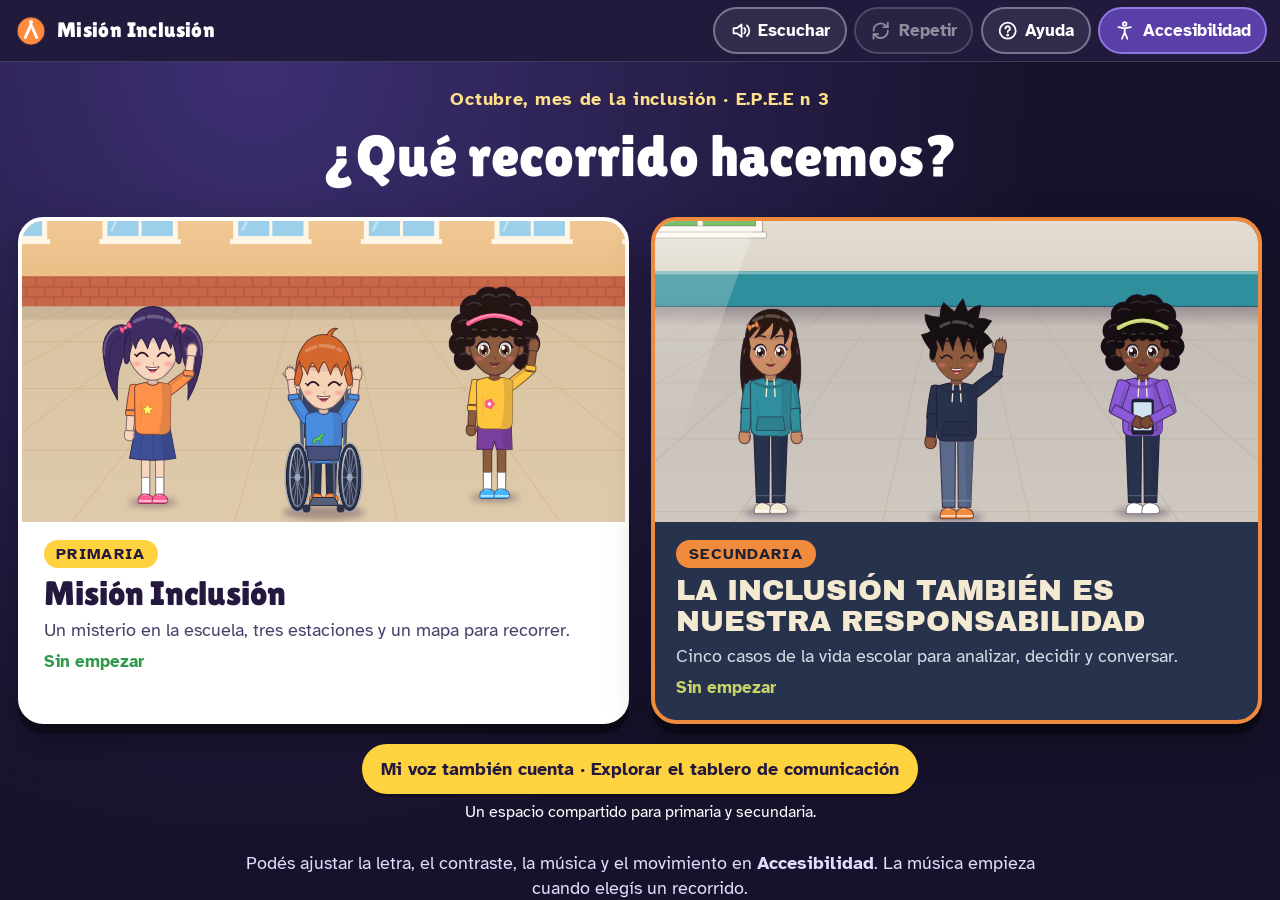
==== index.html @ 787decec "Agregar tablero de comunicación ARASAAC y desafíos para escuchar y respetar decisiones" ====
<!doctype html>
<html lang="es">
<head>
<meta charset="utf-8">
<title>Misión Inclusión</title>
<meta name="viewport" content="width=device-width, initial-scale=1">
<link rel="preconnect" href="https://fonts.googleapis.com"><link rel="preconnect" href="https://fonts.gstatic.com" crossorigin>
<link rel="stylesheet" href="https://fonts.googleapis.com/css2?family=Archivo+Black&family=Atkinson+Hyperlegible:wght@400;700&family=Lilita+One&display=swap">
<meta name="description" content="Aventura interactiva para el Mes de la Inclusión">
<style>
:root{
  --tam:1;
  --marco:#17122b; --barra:#211a3d; --barra-fg:#ffffff; --barra-borde:rgba(255,255,255,.14);
  --caja:rgba(28,21,54,.94); --caja2:rgba(48,36,92,.94); --caja-fg:#ffffff; --caja-suave:#e3dcff; --caja-borde:rgba(255,255,255,.55);
  --nombre-bg:#ff6f91; --nombre-fg:#ffffff;
  --btn:#ffffff; --btn-fg:#24183f; --btn-borde:#ffffff; --prim:#ffd23f; --prim-fg:#24183f;
  --foco:#ffd23f; --foco2:#24183f;
  --panel:#ffffff; --panel-fg:#24183f; --panel-suave:#4a3f6b; --panel-borde:#d9d0f0; --acento:#5b3fa8;
  --ok:#2f9a4a;
  --display:"Lilita One","Arial Rounded MT Bold","Trebuchet MS",system-ui,sans-serif;
  --texto:"Atkinson Hyperlegible",Verdana,Tahoma,system-ui,sans-serif;
  --escena-filtro:none;
  color-scheme:light;
}
@media (prefers-color-scheme: dark){
  :root:not([data-theme="light"]):not([data-tema="claro"]):not([data-tema="contraste"]){ --escena-filtro:brightness(.8) saturate(.92); --panel:#241c44; --panel-fg:#f4f0ff; --panel-suave:#cfc6f0; --panel-borde:#4a3f7a; color-scheme:dark; }
}
:root[data-theme="dark"]{ --escena-filtro:brightness(.8) saturate(.92); --panel:#241c44; --panel-fg:#f4f0ff; --panel-suave:#cfc6f0; --panel-borde:#4a3f7a; color-scheme:dark; }
:root[data-tema="oscuro"]{ --marco:#0d0a1a; --barra:#151029; --escena-filtro:brightness(.74) saturate(.9); --panel:#241c44; --panel-fg:#f4f0ff; --panel-suave:#cfc6f0; --panel-borde:#4a3f7a; --caja:rgba(16,12,32,.96); color-scheme:dark; }
:root[data-tema="contraste"]{ --marco:#000; --barra:#000; --barra-borde:#fff; --caja:#000; --caja2:#000; --caja-fg:#fff; --caja-suave:#fff; --caja-borde:#ffe600; --nombre-bg:#ffe600; --nombre-fg:#000; --btn:#000; --btn-fg:#fff; --btn-borde:#fff; --prim:#ffe600; --prim-fg:#000; --foco:#00e5ff; --foco2:#000; --panel:#000; --panel-fg:#fff; --panel-suave:#fff; --panel-borde:#fff; --acento:#ffe600; --escena-filtro:contrast(1.18) saturate(1.1); color-scheme:dark; }
*{box-sizing:border-box}
[hidden]{display:none!important}
html{font-size:calc(112.5% * var(--tam))}
body{margin:0;background:var(--marco);color:var(--caja-fg);font-family:var(--texto);line-height:1.4;min-height:100vh;min-height:100dvh;display:flex;flex-direction:column;overflow-x:hidden}
.sr{position:absolute!important;width:1px;height:1px;overflow:hidden;clip:rect(0 0 0 0);white-space:nowrap}
.ic{width:1.25em;height:1.25em;flex:none}
button{font:inherit;cursor:pointer}
:focus-visible{outline:4px solid var(--foco);outline-offset:3px;box-shadow:0 0 0 7px var(--foco2)}
/* ---------- barra única ---------- */
.barra{display:flex;align-items:center;gap:.6rem;padding:.4rem .7rem;background:var(--barra);border-bottom:1px solid var(--barra-borde);position:relative;z-index:5;flex-wrap:wrap}
.logo{display:flex;align-items:center;gap:.45rem;font-family:var(--display);font-size:1.15rem;letter-spacing:.02em;color:#fff;margin-right:auto;min-width:0}
.logo svg{width:2rem;height:2rem;flex:none}
.controles{display:flex;gap:.4rem;flex-wrap:wrap;justify-content:flex-end}
.bb{display:inline-flex;align-items:center;gap:.4rem;min-height:2.6rem;padding:.35rem .8rem;border-radius:999px;border:2px solid rgba(255,255,255,.35);background:rgba(255,255,255,.08);color:#fff;font-weight:700;font-size:.95rem}
.bb:hover{background:rgba(255,255,255,.18)}
.bb[aria-pressed="true"]{background:var(--prim);color:var(--prim-fg);border-color:var(--prim)}
:root[data-tema="contraste"] .bb{border-color:#fff;background:#000}
#b-acc{background:#5b3fa8;border-color:#8f78e0}
:root[data-tema="contraste"] #b-acc{background:#000;border-color:#ffe600;color:#ffe600}
.aviso-voz{position:absolute;right:.7rem;top:calc(100% + .3rem);max-width:min(26rem,90vw);background:#fff8d6;color:#3a2a10;border:2px solid #c99a18;border-radius:.8rem;padding:.5rem .8rem;font-size:.9rem;z-index:6}
/* ---------- escenario ---------- */
#escenario{position:relative;flex:1;min-height:0;overflow:hidden;background:#cfe6f5}
#sc{position:absolute;inset:0;width:100%;height:100%;display:block;filter:var(--escena-filtro);touch-action:manipulation}
#escenario.entra{animation:entra .45s ease-out}
@keyframes entra{from{opacity:0;transform:scale(1.015)}to{opacity:1;transform:none}}
.chip-lugar{position:absolute;left:.7rem;top:.6rem;z-index:3;margin:0;max-width:calc(100% - 1.4rem);font:700 .92rem/1.25 var(--texto);background:rgba(28,21,54,.82);color:#fff;padding:.35rem .8rem;border-radius:999px;border:1px solid rgba(255,255,255,.4);backdrop-filter:blur(4px)}
:root[data-tema="contraste"] .chip-lugar{background:#000;border-color:#fff}
/* objetos interactivos */
.obj{cursor:pointer;outline:none}
.obj .hit{fill:transparent;stroke:transparent;stroke-width:5;pointer-events:all;vector-effect:non-scaling-stroke}
.obj:hover .hit{stroke:rgba(255,255,255,.9);stroke-dasharray:12 8}
.obj:focus-visible .hit{stroke:var(--foco);stroke-width:6;stroke-dasharray:none;filter:drop-shadow(0 0 3px #24183f)}
.obj.disponible .hit{stroke:#ffd23f;stroke-dasharray:14 9;fill:rgba(255,210,63,.12)}
.obj.sobre .hit{fill:rgba(255,210,63,.3);stroke-width:8}
.arrastrando .obj[data-dest] .hit{stroke:#ffd23f;stroke-dasharray:14 9}
.obj.apagado{opacity:.75}
.obj.elegido .hit{stroke:#fff;stroke-width:7;stroke-dasharray:4 6}
:root[data-tema="contraste"] .obj .hit{stroke:#00e5ff;stroke-dasharray:6 10;stroke-width:3}
:root[data-tema="contraste"] .obj.disponible .hit{stroke:#ffe600;stroke-width:6}
.marca{pointer-events:none}
g.marca{animation:marca .4s ease-out both}
@keyframes marca{from{opacity:0;transform-box:fill-box}to{opacity:1}}
/* reacciones y consecuencias */
.reacciona>g{animation:salto .5s ease-out;transform-box:fill-box;transform-origin:50% 100%}
@keyframes salto{0%{transform:none}35%{transform:translateY(-14px) scale(1.02,.98)}70%{transform:translateY(2px)}100%{transform:none}}
.pop{animation:pop .42s .2s cubic-bezier(.3,1.6,.6,1) both;transform-box:fill-box;transform-origin:50% 50%}
@keyframes pop{from{transform:scale(.3);opacity:0}to{transform:none;opacity:1}}
.aparece{animation:aparece .7s .15s ease-out both}
@keyframes aparece{from{opacity:0;transform:translateY(16px)}to{opacity:1;transform:none}}
.brote{animation:brote 1.1s .3s ease-out both;transform-box:fill-box;transform-origin:50% 100%}
@keyframes brote{from{transform:scaleY(0)}to{transform:none}}
.mochila .tapa{transform-box:fill-box;transform-origin:50% 0%}
.mochila.abierta .tapa{transform:translateY(-34px) rotate(-14deg)}
.abre-ahora .mochila.abierta .tapa{animation:tapa .55s ease-out both}
@keyframes tapa{from{transform:none}to{transform:translateY(-34px) rotate(-14deg)}}
.abre-ahora .mochila.abierta .asoma{animation:aparece .5s .25s ease-out both}
.fantasma{position:fixed;left:0;top:0;width:4.2rem;height:4.2rem;margin:-2.1rem 0 0 -2.1rem;pointer-events:none;z-index:50;background:#fff;border:3px solid #5b3fa8;border-radius:1rem;padding:.35rem;box-shadow:0 8px 20px rgba(0,0,0,.35)}
.fantasma.vuela{transition:transform .45s cubic-bezier(.4,.1,.3,1),opacity .45s ease-in}
.fantasma svg{width:100%;height:100%}
/* ---------- diálogo superpuesto ---------- */
.dialogo{position:absolute;left:50%;bottom:.7rem;transform:translateX(-50%);width:min(70rem,calc(100% - 1.4rem));z-index:4;max-height:52%;display:flex;flex-direction:column}
.dialogo>.caja{flex:0 1 auto;min-height:0;grid-template-rows:minmax(0,1fr)}
.dialogo>.caja>.d-cuerpo{align-self:stretch;min-height:0;overflow:auto;overscroll-behavior:contain;padding:2px 10px 8px 4px;margin:-2px -10px -8px -4px}
.dialogo>.caja.compacta{overflow:auto}
.caja{position:relative;display:grid;grid-template-columns:auto minmax(0,1fr);gap:.2rem 1rem;align-items:start;background:linear-gradient(180deg,var(--caja2),var(--caja));color:var(--caja-fg);border:2px solid var(--caja-borde);border-radius:1.2rem;padding:.9rem 1.1rem .8rem;box-shadow:0 10px 30px rgba(10,6,25,.45),inset 0 1px 0 rgba(255,255,255,.18)}
.caja.compacta{grid-template-columns:minmax(0,1fr);padding:.6rem .9rem}
.busto{width:6.2rem;height:6.2rem;border-radius:50%;overflow:hidden;background:#efe9ff;border:3px solid #fff;margin-top:.2rem;box-shadow:0 4px 0 rgba(0,0,0,.25)}
.busto svg{width:100%;height:100%;display:block}
.d-cuerpo{min-width:0}
.nombre{position:absolute;top:-1.05rem;left:1.1rem;margin:0;background:var(--nombre-bg);color:var(--nombre-fg);font-family:var(--display);font-size:1.12rem;letter-spacing:.03em;padding:.12rem .9rem;border-radius:.7rem;border:2px solid #fff;box-shadow:0 3px 0 rgba(0,0,0,.25)}
.d-texto{margin:.35rem 0 .55rem;font-size:1.12rem;line-height:1.45;overflow-wrap:anywhere}
.d-consigna{display:flex;gap:.5rem;align-items:center;margin:.1rem 0 .5rem;font-size:1.02rem;color:var(--caja-suave);overflow-wrap:anywhere}
.d-consigna b{color:#fff}
.d-botones{display:flex;flex-wrap:wrap;gap:.45rem;justify-content:flex-end}
.bd{display:inline-flex;align-items:center;gap:.45rem;min-height:2.75rem;padding:.4rem .95rem;border-radius:999px;border:2px solid var(--btn-borde);background:var(--btn);color:var(--btn-fg);font-weight:700;font-size:.98rem;box-shadow:0 3px 0 rgba(0,0,0,.28);text-align:left;max-width:100%}
.bd span{overflow-wrap:break-word;min-width:0}
.bd:hover{filter:brightness(.93)}
.bd:active{transform:translateY(2px);box-shadow:0 1px 0 rgba(0,0,0,.28)}
.bd.prim{background:var(--prim);color:var(--prim-fg);border-color:var(--prim)}
.dialogo .caja .bd:not(.prim){background:rgba(255,255,255,.12);color:#fff;border-color:rgba(255,255,255,.55)}
:root[data-tema="contraste"] .dialogo .caja .bd:not(.prim){background:#000;border-color:#fff}
.dialogo.recortado .caja{box-shadow:0 10px 30px rgba(10,6,25,.45),inset 0 -14px 12px -10px rgba(255,255,255,.35)}
.caja.compacta .d-botones{margin-top:.1rem}
/* bandeja de herramientas */
.bandeja{display:grid;grid-template-columns:repeat(auto-fill,minmax(7.2rem,1fr));gap:.55rem;margin:.35rem 0 .6rem;padding-top:.5rem}
.herr{position:relative;display:flex;flex-direction:column;align-items:center;justify-content:center;gap:.2rem;width:auto;min-height:5.6rem;padding:.45rem .3rem .4rem;border-radius:1rem;border:2px solid #fff;background:#fff;color:#24183f;font-weight:700;font-size:.85rem;line-height:1.15;text-align:center;box-shadow:0 4px 0 rgba(0,0,0,.3);touch-action:none}
.despliega .herr{animation:sale .38s calc(var(--i)*60ms + .2s) ease-out both}
.herr .pic{width:2.9rem;height:2.9rem}
.herr span{overflow-wrap:anywhere}
.herr.elegida{background:#ffd23f;border-color:#ffd23f;transform:translateY(-3px)}
.herr.en-uso{background:#e7f6ea;border-color:#2f9a4a}
.herr .sello{position:absolute;top:-.55rem;right:-.3rem;font-style:normal;font-size:.72rem;background:#2f9a4a;color:#fff;border-radius:.6rem;padding:.05rem .4rem;border:2px solid #fff}
:root[data-tema="contraste"] .herr{background:#000;color:#fff;border-color:#fff}
:root[data-tema="contraste"] .herr .pic{background:#fff;border-radius:.6rem}
:root[data-tema="contraste"] .herr.elegida{border-color:#ffe600;border-width:4px}
@keyframes sale{from{opacity:0;transform:translateY(18px) scale(.9)}to{opacity:1;transform:none}}
/* final de historias */
.fin-card{background:rgba(255,255,255,.1);border:2px dashed rgba(255,255,255,.55);border-radius:1rem;padding:.45rem .8rem;margin:.1rem 0 .5rem;font-size:.92rem}
.fin-card p{margin:.2rem 0}
.fin-tit{display:flex;gap:.4rem;align-items:center;font-family:var(--display);font-size:1.1rem;color:#ffe08a}
.fin-preg{font-style:italic;color:var(--caja-suave)}
.lista-cambios{margin:.2rem 0 .5rem;padding-left:1.2rem}
/* pasos de detective y finales */
.pasos-det{display:flex;flex-wrap:wrap;gap:.3rem .5rem;list-style:none;margin:.15rem 0 .1rem;padding:0;font-size:.85rem;color:var(--caja-suave)}
.pasos-det li{display:inline-flex;gap:.25rem;align-items:center;padding:.05rem .5rem;border-radius:999px;border:1px solid rgba(255,255,255,.35)}
.pasos-det li.hecho{color:#fff;font-weight:700;background:rgba(47,154,74,.35);border-color:#7fe0a5}
.fines-n{display:flex;gap:.35rem;align-items:center;margin:.15rem 0 0;font-size:.88rem;color:#ffe08a}
.acomoda>g{animation:acomoda .8s var(--d) ease-out both}
@keyframes acomoda{from{transform:translateX(0)}50%{transform:translateX(-10px)}to{transform:none}}
/* saltar animación */
.saltar{position:absolute;right:.7rem;top:.6rem;z-index:6}
/* ---------- portada ---------- */
.portada{position:absolute;inset:0;display:flex;flex-direction:column;align-items:center;justify-content:flex-start;overflow:auto}
.portada-fondo{position:absolute;inset:0;width:100%;height:100%;filter:var(--escena-filtro)}
.portada-txt{position:relative;text-align:center;padding:2.2rem 1rem 1rem;max-width:min(54rem,100%)}
.titulo-portada{margin:0;font-family:var(--display);font-weight:400;font-size:clamp(2.6rem,9vw,6.4rem);line-height:.95;color:#fff;letter-spacing:.03em;text-shadow:0 4px 0 #5b3fa8,0 8px 0 #2a1d4a,0 12px 24px rgba(0,0,0,.35);overflow-wrap:anywhere}
.titulo-portada span:first-child{color:#ffd23f}
.sub-portada{display:inline-block;margin:.9rem 0 1rem;font-family:var(--display);font-size:clamp(1.15rem,3vw,1.8rem);background:#ff6f91;color:#fff;padding:.25rem 1.1rem;border-radius:999px;border:3px solid #fff;box-shadow:0 4px 0 #b03a5a}
.portada-bot{display:flex;gap:.7rem;justify-content:center;flex-wrap:wrap;align-items:center}
.btn-grande{display:inline-flex;align-items:center;gap:.6rem;font-family:var(--display);font-size:clamp(1.4rem,4vw,2.1rem);letter-spacing:.06em;padding:.55rem 2rem;border-radius:999px;background:#ffd23f;color:#24183f;border:4px solid #fff;box-shadow:0 6px 0 #a87a18,0 12px 24px rgba(0,0,0,.3)}
.btn-grande:hover{filter:brightness(1.05)}
.nota-portada{margin:1rem auto 0;max-width:36rem;font-size:.95rem;background:rgba(28,21,54,.85);color:#fff;border-radius:1rem;padding:.5rem .9rem}
:root[data-tema="contraste"] .btn-grande{background:#ffe600;color:#000}
/* ---------- tarjeta ---------- */
.hoja-tarjeta{position:absolute;inset:0;overflow:auto;padding:3.4rem 1rem 1.5rem;background:radial-gradient(circle at 30% 0,#3a2c6e,#17122b)}
.tarjeta-final{max-width:44rem;margin:0 auto;background:#fffdf6;color:#24183f;border-radius:1.4rem;padding:1.4rem 1.6rem;border:4px solid #ffd23f;box-shadow:0 14px 40px rgba(0,0,0,.4)}
.tf-kicker{margin:0;font-weight:700;color:#7a4fb0;font-size:.9rem;text-transform:uppercase;letter-spacing:.06em}
.tarjeta-final h2{font-family:var(--display);font-weight:400;font-size:1.9rem;margin:.2rem 0 .6rem;color:#2a1d4a}
.tf-ilus svg{width:100%;height:auto;display:block}
.tf-frase{font-family:var(--display);font-size:1.45rem;text-align:center;color:#b03a5a;margin:.9rem 0;line-height:1.2;overflow-wrap:anywhere}
.tf-comp{display:grid;grid-template-columns:auto minmax(0,1fr);gap:.8rem;align-items:center;background:#f1ebff;border-radius:1rem;padding:.7rem .9rem;margin:0}
.tf-comp p{margin:0;font-size:1.15rem}
.tf-pic{width:4rem;height:4rem}
.tf-escrito{background:#fff3d6;border-radius:1rem;padding:.6rem .9rem;overflow-wrap:anywhere}
.tf-frases{font-size:.95rem;color:#4a3f6b;padding-left:1.2rem}
.tf-botones{display:flex;flex-wrap:wrap;gap:.5rem;justify-content:center;margin:1rem auto 0;max-width:44rem}
.nota-imprimir{text-align:center;font-size:.85rem;color:#e3dcff;max-width:40rem;margin:.6rem auto 0}
/* ---------- ventanas ---------- */
dialog{border:3px solid var(--panel-borde);border-radius:1.2rem;padding:0;background:var(--panel);color:var(--panel-fg);width:min(40rem,calc(100% - 1.4rem));max-height:calc(100dvh - 1.4rem);box-shadow:0 20px 60px rgba(0,0,0,.5)}
dialog::backdrop{background:rgba(15,10,30,.6)}
.dlg-in{padding:1rem 1.2rem 1.1rem;overflow:auto;max-height:calc(100dvh - 2rem)}
.dlg-in h2{font-family:var(--display);font-weight:400;font-size:1.5rem;margin:0 0 .6rem;color:var(--acento);display:flex;align-items:center;gap:.5rem}
:root[data-tema="contraste"] .dlg-in h2{color:#ffe600}
.dlg-pie{display:flex;justify-content:flex-end;gap:.5rem;flex-wrap:wrap;margin-top:.8rem}
dialog .bd{background:var(--panel);color:var(--panel-fg);border-color:var(--panel-borde)}
dialog .bd.prim{background:var(--prim);color:var(--prim-fg);border-color:var(--prim)}
.op{display:flex;align-items:center;justify-content:space-between;gap:.8rem;padding:.6rem 0;border-bottom:1px solid var(--panel-borde);flex-wrap:wrap}
.op:last-of-type{border-bottom:0}
.op-t{font-weight:700}
.op small{display:block;font-weight:400;color:var(--panel-suave)}
.grupo{display:flex;gap:.4rem;flex-wrap:wrap;align-items:center}
.grupo [aria-pressed="true"]{background:var(--acento);color:#fff;border-color:var(--acento)}
:root[data-tema="contraste"] .grupo [aria-pressed="true"]{color:#000}
.interruptor{display:flex;align-items:center;gap:.6rem;cursor:pointer;font-weight:700}
.interruptor input{width:1.6rem;height:1.6rem;accent-color:var(--acento)}
#v-tam{min-width:3.5rem;text-align:center;font-weight:700}
.nota{font-size:.88rem;color:var(--panel-suave);margin:.6rem 0 0}
.ay-sec{border-top:1px solid var(--panel-borde);padding-top:.6rem;margin-top:.6rem}
.ay-sec:first-child{border-top:0;margin-top:0;padding-top:0}
.ay-sec h3{display:flex;gap:.4rem;align-items:center;margin:0 0 .4rem;font-size:1.1rem}
.lista-obj{list-style:none;padding:0;margin:0;display:flex;flex-wrap:wrap;gap:.4rem}
.lista-obj small{font-weight:400}
.como{margin:.2rem 0;padding-left:1.2rem}
.pista-n{background:#fff3d6;color:#3a2a10;border-radius:.8rem;padding:.5rem .7rem}
.frase-cuad{font-weight:700;font-size:1.05rem}
#tf-cuerpo .caja{background:var(--caja);border-radius:1rem}
#tf-cuerpo .nombre{position:static;display:inline-block;margin-bottom:.3rem}
#tf-cuerpo .busto{display:none}
#tf-cuerpo .caja{grid-template-columns:minmax(0,1fr);padding:.6rem;border-width:1px}
#tf-cuerpo .d-botones{justify-content:flex-start}
#tf-cuerpo .bd{width:100%;justify-content:center}
@media (max-width:760px){ .dlg-in{padding:.7rem .6rem .8rem} }
#tf-cuerpo .d-texto{font-size:1.15rem}
textarea{width:100%;font:inherit;font-size:1.1rem;padding:.6rem;border-radius:.8rem;border:2px solid var(--panel-borde);background:#fff;color:#24183f;min-height:6rem}
/* ---------- tamaños ---------- */
@media (max-width:760px){
  .logo span{display:none}
  .bb{flex-direction:column;gap:.05rem;padding:.25rem .45rem;font-size:.72rem;min-height:2.9rem;border-radius:.8rem;min-width:3.6rem}
  .barra{padding:.3rem .45rem;gap:.3rem}
  .controles{gap:.25rem;flex-wrap:wrap}
  .busto{width:4rem;height:4rem}
  .caja{padding:.8rem .7rem .6rem;gap:.2rem .6rem}
  .d-texto{font-size:1.02rem}
  .bd{min-height:2.75rem;padding:.35rem .7rem;font-size:.9rem}
  .bandeja{grid-template-columns:repeat(auto-fill,minmax(5.6rem,1fr))}
  .herr{min-height:5rem;font-size:.78rem}
  .herr .pic{width:2.3rem;height:2.3rem}
  .chip-lugar{font-size:.8rem}
}
@media (max-width:460px){
  .busto{display:none}
  .caja{grid-template-columns:minmax(0,1fr)}
}
[data-grande="si"] .busto{display:none}
[data-grande="si"] .logo span{display:none}
[data-grande="si"] .chip-lugar{font-size:.72rem}
[data-grande="si"] .bb{font-size:min(.85rem,19px);min-height:2.5rem;padding:.3rem .7rem}
[data-grande="si"] .herr{font-size:.72rem;min-height:0;padding:.35rem .3rem}
[data-grande="si"] .herr .pic{width:2rem;height:2rem}
[data-grande="si"] .bandeja{grid-template-columns:repeat(auto-fill,minmax(8rem,1fr))}
[data-grande="si"] .caja{grid-template-columns:minmax(0,1fr)}
[data-grande="si"] .d-texto{font-size:1.05rem}
[data-grande="si"] .bd{font-size:.9rem;padding:.3rem .75rem}
@media (max-height:520px){
  .nota-portada{display:none}
  .portada-txt{padding-top:.8rem}
  .busto{display:none}
  .caja{grid-template-columns:minmax(0,1fr);padding:.7rem .7rem .5rem}
  .d-texto{font-size:.98rem;margin:.2rem 0 .35rem}
  .bd{min-height:2.6rem;padding:.3rem .7rem;font-size:.88rem}
  .barra{padding:.2rem .5rem}
  .bb{min-height:2.5rem;padding:.2rem .6rem}
  .chip-lugar{font-size:.78rem;padding:.2rem .6rem;top:.35rem}
  .herr{min-height:4.4rem}
  .herr .pic{width:2.1rem;height:2.1rem}
}
@media (max-width:760px){
  [data-grande="si"] .logo{display:none}
  [data-grande="si"] .controles{display:grid;grid-template-columns:1fr 1fr;width:100%;gap:.3rem}
  [data-grande="si"] .bb{flex-direction:row;justify-content:center;font-size:min(.8rem,16px);min-height:2.6rem;border-radius:.8rem}
  [data-grande="si"] .chip-lugar{display:none}
}
/* movimiento reducido: mismos resultados, sin animación */
[data-mov="reducido"] *,[data-mov="reducido"] *::before,[data-mov="reducido"] *::after{animation:none!important;transition:none!important}
/* impresión: sólo la tarjeta */
@media print{
  body{background:#fff;display:block}
  .barra,.chip-lugar,.no-imprimir,#vivo,.aviso-voz,dialog,.saltar{display:none!important}
  #escenario{position:static;overflow:visible;background:#fff}
  .hoja-tarjeta{position:static;background:#fff;padding:0}
  .tarjeta-final{box-shadow:none;border:3px solid #24183f}
}

/* ===== v5: barra con seis botones ===== */
#b-inicio{border-color:rgba(255,255,255,.5)}
.bb{font-size:min(.95rem,20px)}
.mas-herr{display:none;margin:0 0 .3rem;font-weight:700;color:#ffe08a;font-size:.9rem}
.con-mas .mas-herr{display:block}
@media (max-width:760px){
  .controles{display:grid;grid-template-columns:repeat(3,minmax(0,1fr));width:100%}
  .logo{display:none}
  .bb{flex-direction:row;justify-content:center;font-size:min(.78rem,15px)}
}
.bb:disabled{opacity:.5;cursor:not-allowed}
/* bandeja: grilla visible y desplazamiento vertical evidente */
.caja.compacta{scrollbar-gutter:stable}
.dialogo>.caja.compacta>.d-cuerpo{overflow-y:auto}
.caja.compacta ::-webkit-scrollbar,.dialogo .d-cuerpo::-webkit-scrollbar{width:12px}
.dialogo .d-cuerpo::-webkit-scrollbar-thumb{background:rgba(255,255,255,.55);border-radius:8px;border:3px solid transparent;background-clip:padding-box}
.dialogo.recortado .d-cuerpo{mask-image:linear-gradient(#000 85%,rgba(0,0,0,.55))}
/* ===== pantalla de inicio ===== */
.inicio{position:absolute;inset:0;overflow:auto;padding:1.4rem 1rem 1.6rem;background:radial-gradient(circle at 20% 0,#3d2f73,#17122b 60%),#17122b;display:flex;flex-direction:column;align-items:center;gap:1.1rem}
.inicio-cab{text-align:center}
.inicio-kicker{margin:0;color:#ffe08a;font-weight:700;letter-spacing:.04em}
.inicio-tit{margin:.2rem 0 0;font-family:var(--display);font-weight:400;font-size:clamp(2rem,5vw,3.2rem);color:#fff}
.inicio-rutas{display:grid;grid-template-columns:repeat(auto-fit,minmax(min(100%,22rem),1fr));gap:1.2rem;width:min(70rem,100%)}
.ruta{display:flex;flex-direction:column;text-align:left;padding:0;border-radius:1.4rem;overflow:hidden;border:4px solid #fff;box-shadow:0 10px 0 rgba(0,0,0,.35),0 18px 40px rgba(0,0,0,.35);background:#fff;color:#24183f;transition:transform .2s}
.ruta:hover{transform:translateY(-3px)}
.ruta-ilus{width:100%;aspect-ratio:2/1;height:auto;display:block;filter:var(--escena-filtro)}
.ruta-txt{display:flex;flex-direction:column;gap:.35rem;padding:1rem 1.2rem 1.2rem}
.ruta-nivel{align-self:flex-start;font-weight:700;letter-spacing:.08em;font-size:.9rem;padding:.15rem .7rem;border-radius:999px;background:#ffd23f;color:#24183f}
.ruta-nom{font-family:var(--display);font-size:clamp(1.4rem,3vw,1.9rem);line-height:1.1;overflow-wrap:break-word}
.ruta-desc{font-size:1rem;color:#4a3f6b}
.ruta-prog{font-size:.92rem;font-weight:700;color:#2f9a4a}
.ruta-s{background:#27324d;color:#f4ead2;border-color:#f08a3c}
.ruta-s .ruta-nivel{background:#f08a3c;color:#1c2233}
.ruta-s .ruta-nom{font-family:"Archivo Black",Impact,"Arial Black",sans-serif;font-size:clamp(1.25rem,2.6vw,1.6rem);text-transform:uppercase}
.ruta-s .ruta-desc{color:#d7dce6}
.ruta-s .ruta-prog{color:#c9d36a}
.inicio-nota{max-width:46rem;text-align:center;color:#e3dcff;margin:0}
:root[data-tema="contraste"] .inicio{background:#000}
:root[data-tema="contraste"] .ruta{background:#000;color:#fff;border-color:#ffe600}
:root[data-tema="contraste"] .ruta-desc{color:#fff}
/* ===== identidad visual de secundaria ===== */
:root[data-ruta="sec"]{--caja:rgba(28,34,51,.96);--caja2:rgba(39,50,77,.96);--nombre-bg:#f08a3c;--nombre-fg:#1c2233;--prim:#f08a3c;--prim-fg:#1c2233;--acento:#2f8f9d;--marco:#141a28;--barra:#1c2233}
:root[data-ruta="sec"][data-tema="contraste"]{--caja:#000;--caja2:#000;--nombre-bg:#ffe600;--nombre-fg:#000;--prim:#ffe600;--prim-fg:#000;--acento:#ffe600;--marco:#000;--barra:#000}
[data-ruta="sec"] .nombre{font-family:"Archivo Black",Impact,"Arial Black",sans-serif;font-size:.95rem;letter-spacing:.04em;text-transform:uppercase;border-radius:.3rem;transform:rotate(-1.5deg)}
[data-ruta="sec"] .caja{border-radius:.6rem;border-color:#f4ead2}
[data-ruta="sec"] .chip-lugar{background:#f4ead2;color:#1c2233;border-radius:.3rem;border-color:#1c2233;transform:rotate(-.6deg)}
:root[data-ruta="sec"][data-tema="contraste"] .chip-lugar{background:#000;color:#fff}
[data-ruta="sec"] #escenario{background:#d9dfe6}
.portada-sec .portada-txt{padding-top:2rem}
.sec-kicker{margin:0 0 .4rem;display:inline-block;background:#1c2233;color:#c9d36a;font-weight:700;letter-spacing:.08em;padding:.2rem .7rem}
.titulo-sec{margin:0 auto;font-family:"Archivo Black",Impact,"Arial Black",sans-serif;font-weight:400;font-size:clamp(1.8rem,5.5vw,3.6rem);line-height:1.02;text-transform:uppercase;display:flex;flex-direction:column;align-items:center;gap:.25rem}
.titulo-sec span{background:#f4ead2;color:#1c2233;padding:.1rem .6rem;box-shadow:4px 4px 0 #1c2233}
.titulo-sec span:nth-child(2){background:#f08a3c;transform:rotate(-1.5deg)}
.titulo-sec span:nth-child(3){background:#2f8f9d;color:#fff;transform:rotate(1deg)}
.btn-sec{margin-top:1.1rem;background:#f08a3c;border-color:#1c2233;color:#1c2233;font-family:"Archivo Black",Impact,sans-serif;box-shadow:0 6px 0 #1c2233}
/* decisiones */
.d-botones .opciones{display:grid;grid-template-columns:repeat(auto-fit,minmax(min(100%,15rem),1fr));gap:.55rem;width:100%}
.bd.opcion{display:flex;align-items:flex-start;gap:.6rem;width:100%;min-height:3.2rem;border-radius:.8rem;padding:.6rem .8rem;line-height:1.3;font-weight:600}
.dialogo .caja .bd.opcion{background:#f4ead2;color:#1c2233;border-color:#f4ead2}
:root[data-tema="contraste"] .dialogo .caja .bd.opcion{background:#000;color:#fff;border-color:#fff}
.letra{flex:none;display:inline-grid;place-items:center;width:1.7rem;height:1.7rem;border-radius:.4rem;background:#1c2233;color:#f4ead2;font-family:"Archivo Black",Impact,sans-serif;font-size:.95rem}
:root[data-tema="contraste"] .letra{background:#ffe600;color:#000}
.d-ayuda{margin:-.2rem 0 .5rem;font-size:.88rem;color:var(--caja-suave)}
.d-res{display:inline-flex;gap:.4rem;align-items:center;margin:0 0 .5rem;padding:.25rem .7rem;border-radius:.5rem;font-weight:700;font-size:.92rem}
.d-res.ok{background:#d6f2c9;color:#1f5a2a;border:2px solid #2f9a4a}
.d-res.no{background:#ffe7c7;color:#6a3a00;border:2px solid #f08a3c}
.sec-pasos li.actual{outline:2px solid #f08a3c;color:#fff}
/* ===== resultado y galería ===== */
.hoja-sec{background:radial-gradient(circle at 30% 0,#27324d,#141a28)}
.resultado{max-width:40rem;margin:0 auto;background:#f4ead2;color:#1c2233;border-radius:.6rem;padding:1.4rem 1.6rem;border:4px solid #1c2233;box-shadow:8px 8px 0 #f08a3c}
.resultado h2{font-family:"Archivo Black",Impact,sans-serif;font-weight:400;font-size:1.6rem;margin:.2rem 0 .6rem}
.res-total{font-size:1.2rem;margin:.2rem 0 .8rem}
.res-total b{font-family:"Archivo Black",Impact,sans-serif;font-size:3rem;color:#e2553f}
.res-lista{list-style:none;padding:0;margin:0 0 1rem}
.res-lista li{display:flex;justify-content:space-between;gap:1rem;padding:.45rem 0;border-bottom:1px dashed #9a8f7a;flex-wrap:wrap}
.res-aviso{background:#fff;border-left:6px solid #2f8f9d;padding:.7rem .9rem;border-radius:.3rem}
.galeria{padding:1.2rem 1rem 1.6rem}
.gal-cab{text-align:center;color:#fff;margin-bottom:1rem}
.gal-cab h2{font-family:var(--display);font-weight:400;font-size:2rem;margin:.2rem 0}
[data-ruta="sec"] .gal-cab h2{font-family:"Archivo Black",Impact,sans-serif}
.gal-grid{list-style:none;padding:0;margin:0 auto;display:grid;grid-template-columns:repeat(auto-fill,minmax(min(100%,13rem),1fr));gap:1rem;max-width:70rem}
.gal-item{display:flex;flex-direction:column;gap:.5rem;width:100%;padding:.5rem;border-radius:1rem;border:3px solid #fff;background:#fff;color:#24183f;text-align:left;box-shadow:0 6px 0 rgba(0,0,0,.35)}
.gal-item img{width:100%;height:auto;aspect-ratio:1122/1402;object-fit:contain;border-radius:.5rem;display:block}
.gal-item span{font-size:.9rem;font-weight:700;line-height:1.3}
.gal-detalle{display:grid;grid-template-columns:minmax(0,1fr) minmax(0,22rem);gap:1.2rem;max-width:66rem;margin:0 auto;align-items:start}
@media (max-width:820px){ .gal-detalle{grid-template-columns:minmax(0,1fr)} }
.gal-grande{margin:0 auto;max-width:34rem;width:100%;background:#fff;border-radius:1rem;padding:.6rem;box-shadow:0 10px 30px rgba(0,0,0,.4)}
.gal-grande img{width:100%;height:auto;aspect-ratio:1122/1402;object-fit:contain;display:block;border-radius:.5rem}
.gal-extra{background:#f4ead2;color:#24183f;border-top:5px solid #27324d;margin-top:.5rem;padding:.6rem .8rem;border-radius:0 0 .5rem .5rem}
.gal-extra p{margin:.2rem 0;overflow-wrap:break-word}
.gx-eq{font-weight:700;color:#5b3fa8}
.gal-panel{background:var(--panel);color:var(--panel-fg);border-radius:1rem;padding:1rem;display:flex;flex-direction:column;gap:.7rem;border:3px solid var(--panel-borde)}
.gal-panel .bd{background:var(--panel);color:var(--panel-fg);border-color:var(--panel-borde)}
.gal-panel .bd.prim{background:var(--prim);color:var(--prim-fg);border-color:var(--prim)}
.gal-frase{font-weight:700;font-size:1.1rem;margin:0}
.campo{display:flex;flex-direction:column;gap:.3rem;font-weight:700}
.campo input,.campo textarea{font:inherit;font-weight:400;font-size:1.05rem;padding:.55rem .7rem;border-radius:.6rem;border:2px solid var(--panel-borde);background:#fff;color:#24183f;width:100%}
.nota-campo{font-size:.85rem;color:var(--panel-suave);margin:0}
.gal-acciones{display:flex;flex-wrap:wrap;gap:.5rem}
/* ===== festejos ===== */
.confeti{position:fixed;inset:0;width:100%;height:100%;pointer-events:none;z-index:60}
.festejo-msg{pointer-events:none;position:fixed;left:50%;top:5.2rem;transform:translateX(-50%);z-index:61;background:#fff;color:#24183f;font-weight:700;font-size:1.1rem;padding:.6rem 1.2rem;border-radius:999px;border:3px solid #2f9a4a;box-shadow:0 8px 24px rgba(0,0,0,.3);animation:festejoEntra .4s ease-out both;max-width:calc(100% - 2rem);text-align:center}
.festejo-msg span{color:#2f9a4a}
.festejo-msg.sale{opacity:0;transition:opacity .6s}
@keyframes festejoEntra{from{opacity:0;transform:translate(-50%,-10px)}to{opacity:1;transform:translate(-50%,0)}}
/* ===== imprimir sólo la tarjeta elegida ===== */
@media print{
  body.imprime-tarjeta *{visibility:hidden!important}
  body.imprime-tarjeta .zona-imprimir,body.imprime-tarjeta .zona-imprimir *{visibility:visible!important}
  body.imprime-tarjeta .zona-imprimir{position:absolute;left:0;top:0;width:100%;box-shadow:none;padding:0}
  body.imprime-tarjeta .zona-imprimir img{max-height:85vh;width:auto;max-width:100%;margin:0 auto}
  body:not(.imprime-tarjeta) #escenario{min-height:auto}
}

</style>
<style>.caa-entry{text-align:center;color:#fff;max-width:55rem}.caa-entry p{margin:.4rem 0;font-size:.9rem}.caa-entry .bd{white-space:normal}
.caa-screen{position:absolute;inset:0;overflow:auto;background:var(--marco);padding:clamp(.6rem,2vw,1.6rem);color:var(--panel-fg);font-size:1rem;scroll-behavior:auto}
.caa-inner{max-width:76rem;margin:0 auto;background:var(--panel);border:2px solid var(--panel-borde);border-radius:1.3rem;padding:clamp(.8rem,2vw,2rem);overflow-wrap:anywhere}.caa-heading{display:flex;justify-content:space-between;align-items:center;gap:1rem;flex-wrap:wrap}.caa-heading h1{font-family:var(--display);font-size:clamp(1.5em,3vw,2.3em);margin:.4em 0}.caa-kicker{font-size:.75em;font-weight:700;color:var(--panel-suave);letter-spacing:.08em}.caa-intro{max-width:65rem;line-height:1.65}.caa-screen .bd{background:var(--panel);color:var(--panel-fg);border:2px solid var(--panel-borde);white-space:normal;font-size:1em;min-height:2.8em;text-align:center;max-width:100%}.caa-screen .bd[aria-pressed=true]{background:var(--prim);color:var(--prim-fg);border-color:var(--acento)}.caa-modes,.caa-actions,.caa-categories{display:flex;gap:.6em;flex-wrap:wrap;margin:.8em 0}.caa-task,.caa-listener,.caa-about{border:2px solid var(--panel-borde);border-radius:.8em;padding:1em;margin:1em 0}.caa-compose{border:3px solid var(--acento);padding:1em;border-radius:1em;margin:1em 0}.caa-compose h2{margin:0}.caa-hint{font-size:.85em;color:var(--panel-suave)}.caa-message{display:flex;flex-wrap:wrap;gap:.45em;min-height:6em}.caa-message button{width:5em;border:2px solid var(--acento);border-radius:.6em;background:var(--panel);color:var(--panel-fg);padding:.35em;display:flex;flex-direction:column;align-items:center}.caa-message img{width:100%;height:3.7em;object-fit:contain;background:white;border-radius:.4em}.caa-message span{font-size:.75em;font-weight:700}.caa-sentence{font-weight:700;font-size:1.15em;min-height:1.5em;margin:.5em 0}.caa-vocab{display:grid;gap:1em}.caa-group{border:2px solid var(--panel-borde);border-left:7px solid var(--acento);padding:.8em;border-radius:.7em}.caa-group h2{font-size:1.05em;margin:0 0 .6em}.caa-color-1{border-left-color:#e9ad26}.caa-color-2{border-left-color:#47a5d3}.caa-color-3{border-left-color:#58ab83}.caa-color-4{border-left-color:#e75f78}.caa-color-5{border-left-color:#9170c2}.caa-grid{display:grid;grid-template-columns:repeat(auto-fit,minmax(min(100%,6em),1fr));gap:.6em}.caa-picto{background:var(--panel);color:var(--panel-fg);border:2px solid var(--panel-borde);border-radius:.7em;padding:.45em;display:flex;flex-direction:column;align-items:center;font-size:1em;min-height:7em;justify-content:space-between}.caa-picto img{width:100%;height:4.8em;max-width:9em;object-fit:contain;background:white;border-radius:.4em}.caa-picto span{font-size:.85em;font-weight:700;margin-top:.3em}.caa-picto:hover{border-color:var(--acento)}.caa-choices{display:grid;gap:.6em}.caa-feedback,.caa-reflection:not(:empty){border-left:5px solid var(--acento);padding:1em;background:var(--panel);line-height:1.6}.caa-credit{font-size:.72em;line-height:1.6;color:var(--panel-suave);margin-top:2em}.caa-credit a{color:var(--acento)}.caa-screen summary{cursor:pointer;font-weight:700}:root[data-tema=contraste] .caa-group{border-left-color:#ffe600}
</style></head>
<body>
<header class="barra">
  <div class="logo" id="marca"></div>
  <nav class="controles" aria-label="Controles principales">
    <button type="button" class="bb" id="b-inicio"></button>
    <button type="button" class="bb" id="b-mapa"></button>
    <button type="button" class="bb" id="b-voz" aria-pressed="false"></button>
    <button type="button" class="bb" id="b-repetir"></button>
    <button type="button" class="bb" id="b-ayuda"></button>
    <button type="button" class="bb" id="b-acc"></button>
  </nav>
  <p class="aviso-voz" id="aviso-voz" role="status" hidden></p>
</header>
<main id="escenario-wrap" style="flex:1;display:flex;min-height:0;position:relative">
  <h1 class="chip-lugar" id="chip-lugar" hidden></h1>
  <div id="escenario"></div>
  <button type="button" class="bd prim saltar" id="b-saltar" hidden></button>
</main>
<div id="vivo" class="sr" aria-live="polite"></div>

<dialog id="dlg-acc" aria-labelledby="acc-tit"><div class="dlg-in">
  <h2 id="acc-tit"><svg class="ic" viewBox="0 0 24 24" aria-hidden="true" fill="none" stroke="currentColor" stroke-width="2" stroke-linecap="round"><circle cx="12" cy="4.5" r="2"/><path d="M5 8l7 1.5L19 8M12 9.5V14l-3 7M12 14l3 7"/></svg>Accesibilidad</h2>
  <div class="op"><span class="op-t" id="lt-tam">Tamaño de letra<small>Hasta el doble. La escena se acomoda.</small></span><div class="grupo" role="group" aria-labelledby="lt-tam"><button type="button" class="bd" id="b-tam-menos" aria-label="Letra más chica">A−</button><span id="v-tam" aria-live="polite">100 %</span><button type="button" class="bd" id="b-tam-mas" aria-label="Letra más grande">A+</button></div></div>
  <div class="op"><span class="op-t" id="lt-tema">Contraste y colores</span><div class="grupo" role="group" aria-labelledby="lt-tema"><button type="button" class="bd" data-tema-btn="claro">Claro</button><button type="button" class="bd" data-tema-btn="oscuro">Oscuro</button><button type="button" class="bd" data-tema-btn="contraste">Alto contraste</button></div></div>
  <div class="op"><label class="interruptor"><input type="checkbox" id="p-corto"> <span>Frases cortas<small>Los mismos desafíos, con textos más breves.</small></span></label></div>
  <div class="op"><label class="interruptor"><input type="checkbox" id="p-apoyos"> <span>Apoyos visuales<small>Señales sobre lo que se puede tocar y pictogramas en las herramientas.</small></span></label></div>
  <div class="op"><label class="interruptor"><input type="checkbox" id="p-mov"> <span>Reducir el movimiento<small>Los cambios aparecen de inmediato, sin animaciones.</small></span></label></div>
  <div class="op"><label class="interruptor"><input type="checkbox" id="p-auto"> <span>Lectura automática<small>Los personajes leen su diálogo al aparecer, si el dispositivo tiene voz en español.</small></span></label></div>
  <div class="op"><label class="interruptor"><input type="checkbox" id="p-musica"> <span>Música<small>Instrumental suave, sin letra. Baja sola mientras hablan los personajes.</small></span></label></div>
  <div class="op"><label class="interruptor"><input type="checkbox" id="p-efectos"> <span>Sonidos de festejo<small>Al completar estaciones, casos y decisiones.</small></span></label></div>
  <p class="nota" id="nota-guardado"></p>
  <div class="dlg-pie"><button type="button" class="bd prim" id="b-acc-cerrar">Listo</button></div>
</div></dialog>

<dialog id="dlg-ayuda" aria-labelledby="ay-tit"><div class="dlg-in">
  <h2 id="ay-tit">Ayuda</h2>
  <div id="ayuda-cuerpo"></div>
  <div class="dlg-pie"><button type="button" class="bd prim" id="b-ayuda-cerrar">Cerrar</button></div>
</div></dialog>

<dialog id="dlg-cuaderno" aria-labelledby="cu-tit"><div class="dlg-in">
  <h2 id="cu-tit">Cuaderno de la misión</h2>
  <div id="cuaderno-cuerpo"></div>
  <div class="dlg-pie"><button type="button" class="bd prim" id="b-cuad-cerrar">Cerrar</button></div>
</div></dialog>

<dialog id="dlg-texto" aria-labelledby="tx-tit"><div class="dlg-in">
  <h2 id="tx-tit">Pausa: el diálogo completo</h2>
  <p class="nota" id="tf-nota"></p>
  <div id="tf-cuerpo"></div>
  <div class="dlg-pie"><button type="button" class="bd" id="b-tf-escuchar">Escuchar</button><button type="button" class="bd" id="b-tf-cerrar">Cerrar y volver a la escena</button></div>
</div></dialog>

<dialog id="dlg-escribir" aria-labelledby="es-tit"><div class="dlg-in">
  <h2 id="es-tit">Con mis palabras (opcional)</h2>
  <label for="txt-escribir">¿Cómo vas a cumplir tu compromiso? No escribas nombres ni datos personales.</label>
  <textarea id="txt-escribir" maxlength="200"></textarea>
  <div class="dlg-pie"><button type="button" class="bd" id="b-esc-no">Cancelar</button><button type="button" class="bd prim" id="b-esc-ok">Guardar</button></div>
</div></dialog>

<dialog id="dlg-reiniciar" aria-labelledby="re-tit"><div class="dlg-in">
  <h2 id="re-tit">¿Empezar de nuevo?</h2>
  <p>Se borra el avance de la misión en este navegador. Las preferencias de accesibilidad se mantienen.</p>
  <div class="dlg-pie"><button type="button" class="bd" id="b-reini-no">No, seguir</button><button type="button" class="bd prim" id="b-reini-si">Sí, empezar de nuevo</button></div>
</div></dialog>

<script>
/* ===== Utilidades de color y dibujo ===== */
function hx(c){c=c.replace('#','');if(c.length===3)c=c.split('').map(x=>x+x).join('');return [0,2,4].map(i=>parseInt(c.substr(i,2),16));}
function aHex(a){return '#'+a.map(v=>Math.max(0,Math.min(255,Math.round(v))).toString(16).padStart(2,'0')).join('');}
function mezcla(c1,c2,t){const a=hx(c1),b=hx(c2);return aHex(a.map((v,i)=>v+(b[i]-v)*t));}
const osc=(c,t=.22)=>mezcla(c,'#2a1838',t);
const clr=(c,t=.3)=>mezcla(c,'#ffffff',t);
const lin=c=>mezcla(c,'#24142e',.6);
let UID=0; const uid=p=>(p||'g')+(++UID);
const f1=n=>Math.round(n*10)/10;
function esc(x){ return String(x==null?'':x).replace(/[&<>"]/g,c=>({'&':'&amp;','<':'&lt;','>':'&gt;','"':'&quot;'}[c])); }
/* sombra de contacto suave en el piso */
const sombraPiso=(x,y,rx,ry,op=.28)=>`<ellipse cx="${x}" cy="${y}" rx="${rx}" ry="${ry||rx*.18}" fill="#2a1838" opacity="${op}" filter="url(#f-blur6)"/>`;
/* defs globales del escenario */
function defsGlobales(){
  return `<defs>
  <filter id="f-blur3" x="-20%" y="-20%" width="140%" height="140%"><feGaussianBlur stdDeviation="3"/></filter>
  <filter id="f-blur6" x="-30%" y="-60%" width="160%" height="220%"><feGaussianBlur stdDeviation="6"/></filter>
  <filter id="f-blur14" x="-30%" y="-30%" width="160%" height="160%"><feGaussianBlur stdDeviation="14"/></filter>
  <filter id="f-grano" x="0" y="0" width="100%" height="100%"><feTurbulence type="fractalNoise" baseFrequency=".9" numOctaves="2" seed="4" result="n"/><feColorMatrix type="matrix" values="0 0 0 0 .2  0 0 0 0 .12  0 0 0 0 .1  0 0 0 .06 0"/></filter>
  <linearGradient id="g-luzv" x1="0" y1="0" x2="0" y2="1"><stop offset="0" stop-color="#fff8dc" stop-opacity=".55"/><stop offset="1" stop-color="#fff8dc" stop-opacity="0"/></linearGradient>
  <linearGradient id="g-metal" x1="0" y1="0" x2="1" y2="1"><stop offset="0" stop-color="#c9d3e6"/><stop offset=".5" stop-color="#8592ad"/><stop offset="1" stop-color="#5a6680"/></linearGradient>
  <radialGradient id="g-rubor"><stop offset="0" stop-color="#ff6f7d" stop-opacity=".55"/><stop offset="1" stop-color="#ff6f7d" stop-opacity="0"/></radialGradient>
  <radialGradient id="g-vineta" cx=".5" cy=".45" r=".75"><stop offset=".6" stop-color="#1a1030" stop-opacity="0"/><stop offset="1" stop-color="#1a1030" stop-opacity=".22"/></radialGradient>
  </defs>`;
}

/* ===== Personajes originales (cartoon/anime, contorno fino, sombreado suave) ===== */
const CAST={
  luna:{n:'Luna',piel:'#f8d5bd',pelo:'#3e2c63',peinado:'coletas',ojos:'#8a5ad8',remera:'#ff9248',estampa:'estrella',abajo:'pollera',abajoC:'#3d4f96',medias:'#ffffff',zap:'#ff5d8f',acc:'#ff5d8f'},
  nico:{n:'Nico',piel:'#c88a62',pelo:'#22202e',peinado:'puntas',ojos:'#6a4428',anteojos:true,remera:'#2bb3a3',estampa:'rayas',abajo:'pantalon',abajoC:'#33415f',zap:'#ffcf3a'},
  sol:{n:'Sol',piel:'#8d5b3e',pelo:'#22140f',peinado:'rulos',ojos:'#6a3a1c',remera:'#ffc53d',estampa:'flor',abajo:'short',abajoC:'#7b3fa0',medias:'#ffffff',zap:'#3fb6ff',acc:'#ff5d8f'},
  bruno:{n:'Bruno',piel:'#f6d3b5',pelo:'#d4682c',peinado:'corto',ojos:'#2f8a4a',remera:'#4a8de0',estampa:'dino',abajo:'pantalon',abajoC:'#2b3550',zap:'#ff8a3d',silla:true},
  ema:{n:'Ema',piel:'#e3aa82',pelo:'#5e351a',peinado:'largo',ojos:'#4a8a34',remera:'#e2557a',estampa:'cuello',abajo:'pantalon',abajoC:'#2f5d8a',zap:'#f4f4f4',acc:'#ffd23f'},
  mia:{n:'Mía',piel:'#6e4632',pelo:'#16100d',peinado:'rodete',ojos:'#4a2814',remera:'#5cc06b',estampa:'bolsillo',abajo:'pollera',abajoC:'#46305e',medias:'#ffe08a',zap:'#ff5d8f',acc:'#ffd23f'},
  tomas:{n:'Tomás',piel:'#f1c39c',pelo:'#7c4b24',peinado:'flequillo',ojos:'#2a64a8',remera:'#7c5ce0',estampa:'cohete',abajo:'pantalon',abajoC:'#2c3a5a',zap:'#ffcf3a'},
  caro:{n:'Caro',piel:'#bb7c54',pelo:'#2e1b11',peinado:'trenza',ojos:'#5a3218',remera:'#ff6f91',estampa:'corazon',abajo:'pantalon',abajoC:'#3a4f7a',zap:'#7bdff2',acc:'#7bdff2',andador:true},
  joaquin:{n:'Joaquín',piel:'#9e6846',pelo:'#161111',peinado:'puntas',ojos:'#4a2c16',remera:'#f0a020',estampa:'barco',abajo:'pantalon',abajoC:'#2f3d66',zap:'#e84a5f'},
  valen:{n:'Valen',piel:'#f7dac2',pelo:'#e3ab3d',peinado:'melena',ojos:'#2a7ab0',remera:'#40b8e8',estampa:'rayas',abajo:'pollera',abajoC:'#5a3f8a',medias:'#ffffff',zap:'#ffffff',acc:'#ff8a3d'},
  pablo:{n:'Pablo',piel:'#dba27c',pelo:'#3c2616',peinado:'corto',ojos:'#4a2c16',remera:'#e84a5f',estampa:'numero',abajo:'short',abajoC:'#2a3d5c',medias:'#ffffff',zap:'#2bb3a3'},
  lucia:{n:'Lucía',piel:'#c98d66',pelo:'#2a1810',peinado:'largo',ojos:'#5a3218',remera:'#2f8f9d',saco:'#2f8f9d',estampa:'buzo',abajo:'pantalon',abajoC:'#27324d',zap:'#f4ead2',acc:'#f08a3c',teen:true},
  agus:{n:'Agus',piel:'#f0c7a6',pelo:'#5a3a22',peinado:'flequillo',ojos:'#3d6a3a',remera:'#e2553f',saco:'#e2553f',estampa:'buzo',abajo:'pantalon',abajoC:'#2b2f45',zap:'#ffffff',teen:true},
  camila:{n:'Camila',piel:'#f6d8c4',pelo:'#b5502a',peinado:'trenza',ojos:'#4a7aa8',remera:'#c9d36a',estampa:'rayas',abajo:'pantalon',abajoC:'#3b4a6b',zap:'#e2553f',acc:'#2f8f9d',teen:true},
  thiago:{n:'Thiago',piel:'#8e5a3c',pelo:'#151010',peinado:'puntas',ojos:'#3a2412',remera:'#27324d',saco:'#27324d',estampa:'buzo',abajo:'pantalon',abajoC:'#5a6a8a',zap:'#f08a3c',teen:true},
  benja:{n:'Benja',piel:'#e6b48c',pelo:'#2e2a28',peinado:'corto',ojos:'#4a2c16',anteojos:true,remera:'#f08a3c',estampa:'',abajo:'pantalon',abajoC:'#2b3550',zap:'#2f8f9d',teen:true},
  valentina:{n:'Valentina',piel:'#7a4a32',pelo:'#120c0a',peinado:'rulos',ojos:'#3a1f10',remera:'#8a5ad8',saco:'#8a5ad8',estampa:'buzo',abajo:'pantalon',abajoC:'#27324d',zap:'#ffffff',acc:'#c9d36a',teen:true},
  franco:{n:'Franco',piel:'#d9a07a',pelo:'#3c2616',peinado:'corto',ojos:'#4a2c16',remera:'#5a8a3a',saco:'#5a8a3a',estampa:'buzo',abajo:'pantalon',abajoC:'#2a2f40',zap:'#e2553f',teen:true},
  martina:{n:'Martina',piel:'#f2cfb2',pelo:'#d9a83a',peinado:'melena',ojos:'#2a7ab0',remera:'#e2553f',estampa:'cuello',abajo:'pollera',abajoC:'#27324d',medias:'#27324d',zap:'#2b2f45',acc:'#f4ead2',teen:true},
  profe:{n:'Profe Daniel',piel:'#d29a74',pelo:'#3a2a20',peinado:'corto',ojos:'#4a2c16',anteojos:true,remera:'#f4ead2',estampa:'cardigan',saco:'#5a6a8a',abajo:'pantalon',abajoC:'#2a2f40',zap:'#3a2f45',adulta:true},
  marta:{n:'Seño Marta',piel:'#e9b792',pelo:'#6a3520',peinado:'rodete',ojos:'#5a3a1a',anteojos:true,remera:'#f3efe6',estampa:'cardigan',saco:'#3d6fb5',abajo:'pollera',abajoC:'#2a3555',zap:'#3a2f45',acc:'#ffd23f',adulta:true}
};
const NOMBRE=k=>CAST[k]?CAST[k].n:(k==='narra'?'Misión':k);

/* ---- ojos ---- */
function ojo(ex,ey,lado,p,o,clipId,irisId){
  const e=o.expr, mx=(o.mira?o.mira[0]:0), my=(o.mira?o.mira[1]:0);
  const L='#2a1626';
  const T=`transform="translate(${ex} ${ey}) scale(${lado} 1)"`;
  if(e==='feliz'||e==='orgulloso') return `<g ${T}><path d="M-11 3 Q0 -11 11 3" fill="none" stroke="${L}" stroke-width="3.6" stroke-linecap="round"/><path d="M11 2 l4 -3" stroke="${L}" stroke-width="2.4" stroke-linecap="round"/></g>`;
  const ix=mx*4*lado, iy=my*3;
  const lid={timido:.32,concentrado:.36,triste:.18,cansado:.4}[e]||0;
  const ry={sorpresa:1.1}[e]||1;
  const blanco=`M-12 -3 Q-11 ${-15*ry} 0 ${-15*ry} Q12 ${-15*ry} 12 -3 Q12 13 0 14 Q-12 13 -12 -3Z`;
  let s=`<g ${T}><clipPath id="${clipId}${lado>0?'d':'i'}"><path d="${blanco}"/></clipPath>`;
  s+=`<path d="${blanco}" fill="#fff"/>`;
  s+=`<g clip-path="url(#${clipId}${lado>0?'d':'i'})"><ellipse cx="${ix}" cy="${2+iy}" rx="9.4" ry="${e==='sorpresa'?10:11.8}" fill="url(#${irisId})"/>`;
  s+=`<ellipse cx="${ix}" cy="${3+iy}" rx="${e==='sorpresa'?3:4.4}" ry="${e==='sorpresa'?4.2:6}" fill="#1a0f1c"/>`;
  s+=`<path d="M-12 -6 Q0 -13 12 -6 L12 -16 L-12 -16Z" fill="#2a1626" opacity=".18"/>`;
  s+=`<ellipse cx="${ix-3.6*lado}" cy="${-3.5+iy}" rx="3.6" ry="4.2" fill="#fff"/><circle cx="${ix+3.6*lado}" cy="${7+iy}" r="1.7" fill="#fff" opacity=".9"/></g>`;
  if(lid>0) s+=`<path d="M-14 -19 L15 -19 L15 ${-15+29*lid} Q0 ${-13+29*lid} -14 ${-14+29*lid}Z" fill="${p.piel}"/>`;
  const dy=lid*29;
  s+=`<path transform="translate(0 ${f1(dy*.92)})" d="M-13 -1 Q-12 -17 0 -17.6 Q11 -17.6 15 -6 L18.5 -9.5 Q15.5 -1 12.2 -2.5 Q11 -14 0 -14.6 Q-10 -14.2 -11 -1 Z" fill="${L}"/>`;
  s+=`<path d="M3 13.4 Q9.5 11.6 11.6 6.5" fill="none" stroke="${L}" stroke-width="1.5" stroke-linecap="round" opacity=".7"/>`;
  return s+'</g>';
}
function cejas(e,p){
  const c=mezcla(p.pelo,'#2a1626',.35), k=`fill="none" stroke="${c}" stroke-width="3" stroke-linecap="round"`;
  const b=(lado,a,m,z)=>`<path transform="translate(${21*lado} 0) scale(${lado} 1)" d="M-10 ${a} Q1 ${m} 11 ${z}" ${k}/>`;
  switch(e){
    case 'duda': return b(-1,-25,-29,-26)+b(1,-31,-37,-32);
    case 'pensando': return b(-1,-26,-30,-27)+b(1,-30,-36,-31);
    case 'triste': case 'timido': return b(-1,-30,-29,-24)+b(1,-30,-29,-24);
    case 'sorpresa': return b(-1,-33,-39,-33)+b(1,-33,-39,-33);
    case 'concentrado': return b(-1,-23,-25,-25)+b(1,-23,-25,-25);
    case 'preocupado': return b(-1,-31,-30,-25)+b(1,-31,-30,-25);
    default: return b(-1,-26,-31,-27)+b(1,-26,-31,-27);
  }
}
function boca(e,p){
  const L='#5a1f2c', k=`fill="none" stroke="${L}" stroke-width="2.4" stroke-linecap="round"`;
  switch(e){
    case 'feliz': return `<path d="M-13 30 Q0 50 13 30 Q0 34 -13 30Z" fill="#8a2f3c" stroke="${L}" stroke-width="1.6" stroke-linejoin="round"/><path d="M-11 31 Q0 34 11 31 L10 33.6 Q0 36 -10 33.6Z" fill="#fff"/><path d="M-6 41 Q0 37 6 41 Q0 45 -6 41Z" fill="#ff8b9a"/>`;
    case 'contento': case 'orgulloso': return `<path d="M-10 32 Q0 44 10 32 Q0 36 -10 32Z" fill="#8a2f3c" stroke="${L}" stroke-width="1.5" stroke-linejoin="round"/><path d="M-4 39 Q0 37 4 39 Q0 41 -4 39Z" fill="#ff8b9a"/>`;
    case 'neutral': return `<path d="M-6 36 Q0 37.6 6 36" ${k}/>`;
    case 'duda': return `<path d="M-8 37 Q-4 33 0 37 T8 36" ${k}/>`;
    case 'triste': case 'preocupado': return `<path d="M-8 39 Q0 32 8 39" ${k}/>`;
    case 'sorpresa': return `<ellipse cx="0" cy="38" rx="5.5" ry="7.5" fill="#8a2f3c" stroke="${L}" stroke-width="1.6"/>`;
    case 'pensando': return `<path d="M-3 37 Q3 39.5 9 34" ${k}/>`;
    case 'timido': return `<path d="M-5 36 Q0 39.5 5 36" ${k}/>`;
    case 'concentrado': return `<path d="M-6 36 Q0 38 6 36" ${k}/><path d="M3 37 q3 5 6 1" fill="#ff8b9a" stroke="${L}" stroke-width="1.4"/>`;
    case 'habla': return `<path d="M-7 33 Q0 43 7 33 Q0 35 -7 33Z" fill="#8a2f3c" stroke="${L}" stroke-width="1.5"/>`;
    default: return `<path d="M-9 33 Q0 41 9 33" ${k}/>`;
  }
}
/* ---- pelo ---- */
function flecos(pts,yL,yR,top=-88){
  let d=`M-55 ${yL} C-60 -56 -34 ${top} 0 ${top} C34 ${top} 60 -56 55 ${yR}`;
  let px=55, py=yR;
  for(const [x,y] of pts){ const cx=f1(px+(x-px)*.65), cy=f1(Math.min(py,y)+Math.abs(y-py)*.2); d+=` Q${cx} ${cy} ${x} ${y}`; px=x; py=y; }
  return d+` Q-56 ${yL-10} -55 ${yL}Z`;
}
function brilloPelo(p,y=-64,ancho=38){ return `<path d="M${-ancho} ${y+6} Q0 ${y-14} ${ancho} ${y+6}" fill="none" stroke="${clr(p.pelo,.42)}" stroke-width="7" stroke-linecap="round" stroke-dasharray="20 9 28 9 14 40" opacity=".55"/>`; }
function hebilla(x,y,c,r=0){ return `<g transform="translate(${x} ${y}) rotate(${r})"><path d="M0 0 L-11 -8 Q-14 0 -11 8Z M0 0 L11 -8 Q14 0 11 8Z" fill="${c}" stroke="${lin(c)}" stroke-width="1.4"/><circle r="3.6" fill="${clr(c,.25)}" stroke="${lin(c)}" stroke-width="1.4"/></g>`; }
function peloAtras(p){
  const c=p.pelo, o=osc(c,.18), L=lin(c), k=`stroke="${L}" stroke-width="2" stroke-linejoin="round"`;
  switch(p.peinado){
    case 'largo': return `<path d="M-57 -24 C-70 30 -66 80 -56 108 Q-48 116 -40 104 L40 104 Q48 116 56 108 C66 80 70 30 57 -24Z" fill="${o}" ${k}/>`;
    case 'coletas': return [-1,1].map(l=>`<g transform="scale(${l} 1)"><path d="M48 -50 C80 -64 104 -30 98 10 C94 46 82 76 70 96 C72 66 70 40 62 20 C58 0 54 -20 48 -30Z" fill="${c}" ${k}/><path d="M66 -30 C84 -20 90 10 84 40" fill="none" stroke="${o}" stroke-width="5" stroke-linecap="round"/><path d="M70 -46 C90 -40 98 -14 96 6" fill="none" stroke="${clr(c,.4)}" stroke-width="4" stroke-linecap="round" opacity=".5"/></g>`).join('');
    case 'rulos': { let s=''; const R=[[-60,-40,26],[-66,-6,24],[-58,24,22],[60,-40,26],[66,-6,24],[58,24,22],[-40,-74,28],[-12,-90,28],[18,-90,28],[44,-72,28]]; R.forEach(([x,y,r])=>{s+=`<circle cx="${x}" cy="${y}" r="${r}" fill="${o}" ${k}/>`;}); s+=`<circle cx="0" cy="-30" r="58" fill="${o}"/>`; R.forEach(([x,y,r])=>{s+=`<path d="M${x-r*.5} ${y-r*.3} q${r*.5} -${r*.4} ${r} 0" fill="none" stroke="${clr(c,.25)}" stroke-width="3" opacity=".6"/>`;}); return s; }
    case 'rodete': return `<circle cx="0" cy="-92" r="25" fill="${c}" ${k}/><path d="M-14 -96 Q0 -112 14 -98 M-10 -86 Q2 -80 14 -88" fill="none" stroke="${o}" stroke-width="3" stroke-linecap="round"/><path d="M-12 -104 Q-2 -112 8 -108" fill="none" stroke="${clr(c,.4)}" stroke-width="3.5" stroke-linecap="round" opacity=".6"/>`;
    case 'melena': return `<path d="M-60 -30 C-68 10 -64 40 -54 56 Q-40 62 -30 52 L30 52 Q40 62 54 56 C64 40 68 10 60 -30Z" fill="${o}" ${k}/>`;
    case 'trenza': return `<path d="M-56 -24 C-62 0 -58 14 -48 22 Q0 34 48 22 C58 14 62 0 56 -24Z" fill="${o}" ${k}/>`;
    case 'puntas': return `<path d="M-56 -8 Q-70 -26 -76 -42 Q-62 -44 -56 -50 Q-70 -70 -68 -86 Q-50 -80 -36 -80 Q-36 -100 -28 -112 Q-14 -98 -4 -92 Q6 -112 14 -120 Q20 -100 24 -92 Q38 -104 52 -106 Q50 -88 46 -78 Q62 -78 76 -72 Q66 -58 58 -48 Q70 -40 78 -26 Q64 -22 56 -8Z" fill="${c}" ${k}/>`;
    default: return '';
  }
}
function peloFrente(p){
  const c=p.pelo, o=osc(c,.2), L=lin(c), k=`stroke="${L}" stroke-width="2" stroke-linejoin="round"`;
  const lat=(l,largo=30,ancho=10)=>`<path transform="scale(${l} 1)" d="M48 -40 Q62 0 56 ${largo} Q52 ${largo+10} 46 ${largo-4} Q${50-ancho*.2} 10 ${44-ancho*.3} -14Z" fill="${c}" ${k}/>`;
  switch(p.peinado){
    case 'corto': return `<path d="${flecos([[44,-30],[36,-10],[26,-34],[14,-12],[2,-38],[-10,-16],[-22,-36],[-32,-12],[-42,-30]],-4,-4,-92)}" fill="${c}" ${k}/>`+lat(1,6,8)+lat(-1,6,8)+`<path d="M6 -90 Q14 -108 28 -104 Q18 -100 16 -88" fill="${c}" ${k}/>`+brilloPelo(p,-66,34);
    case 'puntas': return `<path d="${flecos([[46,-34],[38,-4],[26,-36],[16,-6],[4,-40],[-8,-8],[-20,-38],[-30,-6],[-42,-32]],-2,-2,-90)}" fill="${c}" ${k}/>`+lat(1,8,8)+lat(-1,8,8)+brilloPelo(p,-66,34);
    case 'flequillo': return `<path d="${flecos([[46,-24],[38,-2],[28,-22],[18,2],[8,-20],[-4,4],[-16,-18],[-28,0],[-40,-22]],0,0,-92)}" fill="${c}" ${k}/>`+lat(1,14,10)+lat(-1,14,10)+brilloPelo(p,-68,36);
    case 'largo': return `<path d="M8 -86 C30 -86 56 -66 56 -20 Q50 -40 40 -46 Q42 -26 30 -10 Q32 -34 22 -50 Q14 -30 0 -22 Q8 -44 6 -60 Q-10 -36 -34 -24 Q-22 -40 -20 -52 Q-36 -38 -54 -14 C-58 -60 -30 -88 8 -86Z" fill="${c}" ${k}/>`+`<path d="M50 -34 Q60 10 56 70 Q53 80 48 70 Q50 30 44 -4Z" fill="${c}" ${k}/><path d="M-50 -34 Q-60 10 -56 70 Q-53 80 -48 70 Q-50 30 -44 -4Z" fill="${c}" ${k}/>`+brilloPelo(p,-68,36)+(p.acc?hebilla(-38,-50,p.acc,-20):'');
    case 'coletas': return `<path d="${flecos([[46,-26],[36,-6],[26,-28],[14,-4],[2,-30],[-10,-6],[-22,-28],[-34,-6],[-44,-26]],-6,-6,-90)}" fill="${c}" ${k}/>`+lat(1,20,10)+lat(-1,20,10)+hebilla(-54,-48,p.acc||'#ff5d8f',-30)+hebilla(54,-48,p.acc||'#ff5d8f',30)+brilloPelo(p,-66,36);
    case 'rulos': { let s=`<path d="M-56 -10 C-60 -60 -30 -86 0 -86 C30 -86 60 -60 56 -10 Q46 -30 34 -30 Q24 -18 12 -30 Q0 -20 -12 -30 Q-24 -18 -34 -30 Q-46 -30 -56 -10Z" fill="${c}" ${k}/>`; [[-40,-30],[-20,-28],[0,-30],[20,-28],[40,-30],[-50,-12],[50,-12]].forEach(([x,y])=>{s+=`<circle cx="${x}" cy="${y}" r="11" fill="${c}" ${k}/><path d="M${x-5} ${y-3} q5 -4 10 0" fill="none" stroke="${clr(c,.3)}" stroke-width="2.4" opacity=".7"/>`;}); s+=`<path d="M-52 -46 Q0 -78 52 -46" fill="none" stroke="${p.acc||'#ff5d8f'}" stroke-width="9" stroke-linecap="round"/><path d="M-50 -48 Q0 -79 50 -48" fill="none" stroke="#fff" stroke-width="2" opacity=".5"/>`; return s; }
    case 'rodete': return `<path d="M0 -88 C34 -88 58 -64 56 -16 Q48 -40 30 -50 Q24 -30 8 -24 Q14 -46 2 -62 Q-14 -40 -40 -34 Q-48 -26 -56 -14 C-58 -62 -32 -88 0 -88Z" fill="${c}" ${k}/>`+lat(1,8,8)+lat(-1,8,8)+brilloPelo(p,-68,32)+(p.acc?hebilla(28,-78,p.acc,20):'');
    case 'melena': return `<path d="${flecos([[46,-20],[36,-4],[26,-18],[14,-2],[2,-18],[-10,-2],[-22,-18],[-34,-4],[-46,-20]],-10,-10,-92)}" fill="${c}" ${k}/>`+`<path d="M54 -40 Q66 10 58 54 Q48 60 42 50 Q48 20 40 -10Z" fill="${c}" ${k}/><path d="M-54 -40 Q-66 10 -58 54 Q-48 60 -42 50 Q-48 20 -40 -10Z" fill="${c}" ${k}/>`+brilloPelo(p,-68,38)+(p.acc?hebilla(40,-52,p.acc,25):'');
    case 'trenza': { let s=`<path d="M-4 -88 C30 -90 58 -64 56 -18 Q46 -42 28 -46 Q30 -28 18 -18 Q18 -40 6 -54 Q-12 -32 -38 -28 Q-48 -22 -56 -12 C-60 -60 -34 -86 -4 -88Z" fill="${c}" ${k}/>`+lat(-1,10,8);
      s+=`<path d="M48 -30 Q62 -8 58 12" fill="none" stroke="${c}" stroke-width="16" stroke-linecap="round"/>`;
      for(let i=0;i<5;i++){ const y=10+i*20, x=58-i*1.5; s+=`<ellipse cx="${x}" cy="${y}" rx="11" ry="13" fill="${c}" ${k}/><path d="M${x-7} ${y-4} q7 6 14 0" fill="none" stroke="${o}" stroke-width="2.4"/>`; }
      s+=`<rect x="48" y="104" width="18" height="8" rx="4" fill="${p.acc||'#7bdff2'}" stroke="${lin(p.acc||'#7bdff2')}" stroke-width="1.4"/><path d="M50 112 q7 14 14 0" fill="${c}" ${k}/>`;
      return s+brilloPelo(p,-68,34); }
    default: return '';
  }
}
/* ---- cabeza completa en coordenadas locales (centro de la cara = 0,0) ---- */
function cabeza(p,o){
  const e=o.expr||'contento', P=p.piel, Ls=lin(P), gid=uid('ir'), cid=uid('cl');
  let s=`<defs><linearGradient id="${gid}" x1="0" y1="0" x2="0" y2="1"><stop offset="0" stop-color="${osc(p.ojos,.45)}"/><stop offset=".55" stop-color="${p.ojos}"/><stop offset="1" stop-color="${clr(p.ojos,.45)}"/></linearGradient></defs>`;
  if(!o.sinAtras) s+=peloAtras(p);
  s+=`<ellipse cx="-50" cy="6" rx="8" ry="11" fill="${P}" stroke="${Ls}" stroke-width="1.8"/><ellipse cx="50" cy="6" rx="8" ry="11" fill="${P}" stroke="${Ls}" stroke-width="1.8"/><path d="M-51 2 q3 4 0 9 M51 2 q-3 4 0 9" fill="none" stroke="${osc(P,.25)}" stroke-width="2"/>`;
  s+=`<path d="M-51 -12 C-53 -52 -30 -68 0 -68 C30 -68 53 -52 51 -12 C50 16 38 38 18 52 Q0 62 -18 52 C-38 38 -50 16 -51 -12Z" fill="${P}" stroke="${Ls}" stroke-width="2"/>`;
  s+=`<path d="M30 40 C42 26 50 10 51 -12 C46 14 36 32 18 46Z" fill="${osc(P,.1)}" opacity=".8"/>`;
  s+=`<path d="M-50 -26 Q0 -10 50 -26 L50 -40 Q0 -22 -50 -40Z" fill="${osc(P,.14)}" opacity=".7"/>`;
  s+=`<ellipse cx="-31" cy="24" rx="12" ry="7" fill="url(#g-rubor)"/><ellipse cx="31" cy="24" rx="12" ry="7" fill="url(#g-rubor)"/>`;
  if(e==='timido') s+=`<ellipse cx="-31" cy="24" rx="14" ry="8" fill="url(#g-rubor)"/><ellipse cx="31" cy="24" rx="14" ry="8" fill="url(#g-rubor)"/>`;
  s+=ojo(-21,6,-1,p,o,cid,gid)+ojo(21,6,1,p,o,cid,gid)+cejas(e,p);
  s+=`<path d="M1.5 21 q-2.4 4.4 1 5.6" fill="none" stroke="${osc(P,.38)}" stroke-width="1.8" stroke-linecap="round"/>`;
  s+=boca(e,p);
  if(e==='duda') s+=`<path d="M58 -40 q6 10 0 15 q-6 -5 0 -15z" fill="#9ad6ff" stroke="#4a86b8" stroke-width="1.4"/>`;
  s+=peloFrente(p);
  if(p.anteojos) s+=`<g fill="rgba(255,255,255,.12)" stroke="#2f2440" stroke-width="2.6"><rect x="-36" y="-8" width="30" height="26" rx="10"/><rect x="6" y="-8" width="30" height="26" rx="10"/><path d="M-6 0 Q0 -4 6 0" fill="none"/></g><path d="M-30 -4 l8 8 M12 -4 l8 8" stroke="#fff" stroke-width="2" opacity=".6"/>`;
  if(o.auris) s+=`<path d="M-56 4 Q-60 -84 0 -84 Q60 -84 56 4" fill="none" stroke="#e2557a" stroke-width="7"/><rect x="-66" y="-12" width="16" height="30" rx="7" fill="#e2557a" stroke="#7a2140" stroke-width="1.6"/><rect x="50" y="-12" width="16" height="30" rx="7" fill="#e2557a" stroke="#7a2140" stroke-width="1.6"/>`;
  return s;
}
/* ---- manos y brazos ---- */
function mano(t,P){
  const L=lin(P), k=`fill="${P}" stroke="${L}" stroke-width="1.8" stroke-linejoin="round"`;
  if(t==='senala') return `<path d="M-8 -2 Q-10 10 -4 14 L6 14 Q10 8 8 -2Z" ${k}/><path d="M-2 12 Q-3 30 0 34 Q4 34 4 28 L4 12Z" ${k}/>`;
  if(t==='abierta') return `<path d="M-9 -2 Q-12 12 -8 20 Q0 26 8 20 Q12 12 9 -2Z" ${k}/><path d="M-6 18 v6 M-1 20 v7 M4 19 v6" stroke="${L}" stroke-width="1.6" stroke-linecap="round"/><path d="M8 4 Q16 6 14 14" fill="none" stroke="${L}" stroke-width="1.8" stroke-linecap="round"/>`;
  return `<path d="M-9 -2 Q-12 10 -7 16 Q0 21 7 16 Q12 10 9 -2Z" ${k}/><path d="M7 4 Q12 8 9 12" fill="none" stroke="${L}" stroke-width="1.6" stroke-linecap="round"/>`;
}
function brazo(sx,sy,u,f,p,tipoMano,manga){
  const R=p.saco||p.remera, P=p.piel, L=lin(R), LP=lin(P), rel=f-u;
  const sup=manga==='larga'?R:R;
  let s=`<g transform="translate(${sx} ${sy}) rotate(${u})">`;
  s+=`<path d="M-11 -6 Q-12 30 -9 52 L9 52 Q12 30 11 -6 Q0 -12 -11 -6Z" fill="${sup}" stroke="${L}" stroke-width="2"/><path d="M4 -6 Q11 20 9 50 L3 50Z" fill="${osc(R,.14)}"/>`;
  s+=`<g transform="translate(0 46) rotate(${rel})">`;
  if(manga==='larga') s+=`<path d="M-9 -4 L-8 40 L8 40 L9 -4Z" fill="${R}" stroke="${L}" stroke-width="2"/><path d="M-9 34 h18 v6 h-18z" fill="${osc(R,.18)}"/>`;
  else s+=`<path d="M-7.5 -4 Q-8.5 20 -7 42 L7 42 Q8.5 20 7.5 -4Z" fill="${P}" stroke="${LP}" stroke-width="1.8"/><path d="M-11 -2 L11 -2 L10 8 L-10 8Z" fill="${R}" stroke="${L}" stroke-width="2"/>`;
  s+=`<g transform="translate(0 40)">${mano(tipoMano,P)}</g></g></g>`;
  return s;
}
/* poses: [hombro, antebrazo] por brazo (ángulo global desde abajo; + hacia la izquierda de la pantalla) */
const POSE={
  reposo:{i:[10,4],d:[-10,-4]},
  saluda:{i:[10,4],d:[-128,-172],md:'abierta'},
  senala:{i:[10,4],d:[-74,-92],md:'senala'},
  senalaIzq:{i:[74,92],d:[-10,-4],mi:'senala'},
  senalaArriba:{i:[10,4],d:[-148,-166],md:'senala'},
  piensa:{i:[16,-40],d:[-40,148]},
  festeja:{i:[148,172],d:[-148,-172],mi:'abierta',md:'abierta'},
  sostiene:{i:[18,-62],d:[-18,62]},
  mesa:{i:[14,-48],d:[-14,48]},
  timida:{i:[12,-34],d:[-12,34]},
  explica:{i:[18,-60],d:[-60,-110],md:'abierta'},
  andador:{i:[12,-6],d:[-12,6]},
  ofrece:{i:[10,4],d:[-40,-70],md:'abierta'},
  pinta:{i:[14,-48],d:[-30,40]}
};
/* ---- ropa / cuerpo ---- */
function estampa(t,p){
  switch(t){
    case 'estrella': return `<path d="M-10 -196 l3.5 7 7.5 1 -5.5 5.3 1.4 7.6 -6.9 -3.6 -6.9 3.6 1.4 -7.6 -5.5 -5.3 7.5 -1z" fill="#fff36b" stroke="#c4861c" stroke-width="1.3"/>`;
    case 'rayas': return `<path d="M-34 -196 h68 v7 h-68z M-34 -176 h68 v7 h-68z" fill="#fff" opacity=".55"/>`;
    case 'flor': return `<g transform="translate(-10 -186)">${[0,72,144,216,288].map(a=>`<circle cx="${f1(Math.cos(a*Math.PI/180)*6)}" cy="${f1(Math.sin(a*Math.PI/180)*6)}" r="4.6" fill="#ff5d8f"/>`).join('')}<circle r="3.6" fill="#fff"/></g>`;
    case 'dino': return `<path d="M-22 -176 q2 -12 12 -12 q5 -9 12 -5 q-2 5 -7 5 v12 h-3 v-6 h-7 v6 h-3z" fill="#5cd65c" stroke="#2f7a3a" stroke-width="1.4"/>`;
    case 'cohete': return `<path d="M-10 -200 q8 8 7 18 h-14 q-1 -10 7 -18z" fill="#fff" stroke="#5a4a8a" stroke-width="1.4"/><path d="M-13 -182 l3 7 3 -7z" fill="#ff8a3d"/>`;
    case 'corazon': return `<path d="M-10 -176 C-22 -186 -18 -198 -10 -191 C-2 -198 2 -186 -10 -176Z" fill="#fff" stroke="#b03a5a" stroke-width="1.4"/>`;
    case 'barco': return `<path d="M-20 -184 h20 l-4 7 h-12z M-10 -184 v-14 l9 10z" fill="#fff" stroke="#8a5a10" stroke-width="1.4"/>`;
    case 'numero': return `<text x="0" y="-172" text-anchor="middle" font-family="Lilita One,Arial Rounded MT Bold,sans-serif" font-size="30" fill="#fff" opacity=".9">7</text>`;
    case 'bolsillo': return `<path d="M8 -200 h16 v14 q-8 4 -16 0z" fill="${osc(p.remera,.1)}" stroke="${lin(p.remera)}" stroke-width="1.4"/>`;
    case 'buzo': return `<path d="M-22 -170 L22 -170 L26 -146 L-26 -146Z" fill="${osc(p.remera,.12)}" stroke="${lin(p.remera)}" stroke-width="1.4"/><path d="M-6 -236 L-8 -206 M6 -236 L8 -206" stroke="#f4ead2" stroke-width="2.4" stroke-linecap="round"/><path d="M-30 -232 Q0 -214 30 -232" fill="none" stroke="${osc(p.remera,.25)}" stroke-width="5"/>`;
    case 'cuello': return `<path d="M-14 -236 L-2 -222 L-6 -236Z M14 -236 L2 -222 L6 -236Z" fill="#fff" stroke="#b03a5a" stroke-width="1.4"/>`;
    default: return '';
  }
}
function torso(p,dy){
  const R=p.remera, L=lin(R);
  let s=`<g transform="translate(0 ${dy})">`;
  s+=`<path d="M-9 -252 L9 -252 L10 -230 L-10 -230Z" fill="${osc(p.piel,.12)}" stroke="${lin(p.piel)}" stroke-width="1.6"/>`;
  s+=`<path d="M-36 -224 Q-38 -234 -26 -236 L-13 -239 Q0 -228 13 -239 L26 -236 Q38 -234 36 -224 L35 -150 Q35 -136 20 -136 L-20 -136 Q-35 -136 -35 -150Z" fill="${R}" stroke="${L}" stroke-width="2"/>`;
  s+=`<path d="M17 -237 L26 -236 Q38 -234 36 -224 L35 -150 Q35 -136 20 -136 L12 -136 Q24 -186 17 -237Z" fill="${osc(R,.13)}"/>`;
  s+=`<path d="M-13 -239 Q0 -226 13 -239" fill="none" stroke="${L}" stroke-width="2"/><path d="M-12 -238 Q0 -230 12 -238 Q0 -234 -12 -238Z" fill="${osc(p.piel,.2)}"/>`;
  s+=`<path d="M-24 -200 Q-20 -180 -24 -160" fill="none" stroke="${osc(R,.18)}" stroke-width="1.6" opacity=".7"/>`;
  if(p.estampa==='cardigan') s+=`<path d="M-36 -224 Q-38 -234 -26 -236 L-13 -239 L-4 -136 L-20 -136 Q-35 -136 -35 -150Z" fill="${p.saco}" stroke="${lin(p.saco)}" stroke-width="2"/><path d="M36 -224 Q38 -234 26 -236 L13 -239 L4 -136 L20 -136 Q35 -136 35 -150Z" fill="${osc(p.saco,.1)}" stroke="${lin(p.saco)}" stroke-width="2"/><circle cx="-8" cy="-196" r="2.6" fill="#ffd23f"/><circle cx="-7" cy="-172" r="2.6" fill="#ffd23f"/>`;
  else s+=estampa(p.estampa,p);
  return s+'</g>';
}
function piernas(p){
  const C=p.abajoC, L=lin(C), P=p.piel, z=p.zap, LZ=lin(z), m=p.medias;
  const zap=x=>`<path d="M${x-15} -2 Q${x-16} -16 ${x-2} -17 Q${x+15} -17 ${x+16} -4 Q${x+16} 2 ${x+10} 2 L${x-12} 2 Q${x-16} 2 ${x-15} -2Z" fill="${z}" stroke="${LZ}" stroke-width="1.8"/><path d="M${x-14} -3 h29" stroke="#fff" stroke-width="2.6" opacity=".85"/><path d="M${x-6} -14 q4 -3 9 0" fill="none" stroke="${clr(z,.5)}" stroke-width="2" opacity=".8"/>`;
  let s='';
  const pierna=(x,piel)=>`<path d="M${x-9} -140 L${x-8} -16 L${x+8} -16 L${x+9} -140Z" fill="${piel?P:C}" stroke="${lin(piel?P:C)}" stroke-width="1.8"/>`;
  if(p.abajo==='pantalon'){
    s+=`<path d="M-30 -146 L-2 -146 L-3 -18 L-25 -18Z" fill="${C}" stroke="${L}" stroke-width="2"/><path d="M2 -146 L30 -146 L25 -18 L3 -18Z" fill="${C}" stroke="${L}" stroke-width="2"/><path d="M14 -146 L30 -146 L25 -18 L18 -18Z" fill="${osc(C,.14)}"/><path d="M-25 -30 h22 M3 -30 h22" stroke="${clr(C,.2)}" stroke-width="2.4"/>`;
  } else {
    s+=pierna(-14,true)+pierna(14,true);
    if(m) s+=`<path d="M-22 -50 L-22 -16 L-6 -16 L-6 -50Z M6 -50 L6 -16 L22 -16 L22 -50Z" fill="${m}" stroke="${lin(m)}" stroke-width="1.6"/>`;
    if(p.abajo==='short') s+=`<path d="M-33 -148 L33 -148 L35 -96 L4 -96 L0 -112 L-4 -96 L-35 -96Z" fill="${C}" stroke="${L}" stroke-width="2"/><path d="M14 -148 L33 -148 L35 -96 L18 -96Z" fill="${osc(C,.14)}"/>`;
    else s+=`<path d="M-34 -150 L34 -150 L46 -88 Q0 -80 -46 -88Z" fill="${C}" stroke="${L}" stroke-width="2"/><path d="M14 -150 L34 -150 L46 -88 Q30 -84 22 -84Z" fill="${osc(C,.14)}"/><path d="M-20 -146 L-26 -88 M0 -146 L0 -84" stroke="${osc(C,.2)}" stroke-width="1.6"/>`;
  }
  s+=zap(-14)+zap(14);
  return s;
}
/* ---- silla de ruedas y andador ---- */
function sillaAtras(){
  return `<path d="M-46 -250 L-42 -120 M46 -250 L42 -120" stroke="#55607a" stroke-width="7" stroke-linecap="round"/><path d="M-50 -254 h12 M38 -254 h12" stroke="#2c3247" stroke-width="10" stroke-linecap="round"/><path d="M-40 -234 L40 -234 L38 -150 L-38 -150Z" fill="#3a4466" stroke="#252b40" stroke-width="2"/>`;
}
function sillaFrente(){
  let s='';
  const rueda=(cx,cy,rx,ry,front)=>{ let r=`<ellipse cx="${cx}" cy="${cy}" rx="${rx}" ry="${ry}" fill="#2c3247" stroke="#1a1e2e" stroke-width="2"/><ellipse cx="${cx}" cy="${cy}" rx="${rx-7}" ry="${ry-8}" fill="none" stroke="url(#g-metal)" stroke-width="3"/>`;
    for(let a=0;a<180;a+=30){ const c=Math.cos(a*Math.PI/180), sn=Math.sin(a*Math.PI/180); r+=`<line x1="${f1(cx+c*(rx-8))}" y1="${f1(cy+sn*(ry-9))}" x2="${f1(cx-c*(rx-8))}" y2="${f1(cy-sn*(ry-9))}" stroke="#9aa6c0" stroke-width="1.4" opacity="${front?.9:.5}"/>`; }
    r+=`<ellipse cx="${cx}" cy="${cy}" rx="6" ry="7" fill="#9aa6c0"/><ellipse cx="${cx}" cy="${cy}" rx="${rx+3}" ry="${ry+3}" fill="none" stroke="#9aa6c0" stroke-width="2.4" opacity=".9"/>`; return r; };
  s+=rueda(-52,-70,22,66,true)+rueda(52,-70,22,66,true);
  s+=`<path d="M-34 -132 L34 -132 L30 -104 L-30 -104Z" fill="#46507a" stroke="#252b40" stroke-width="2"/>`;
  s+=`<path d="M-22 -30 L-30 -14 L30 -14 L22 -30Z" fill="#55607a" stroke="#252b40" stroke-width="2"/><path d="M-20 -104 L-22 -30 M20 -104 L22 -30" stroke="#55607a" stroke-width="5"/>`;
  s+=`<circle cx="-34" cy="-8" r="8" fill="#2c3247"/><circle cx="34" cy="-8" r="8" fill="#2c3247"/>`;
  return s;
}
function piernasSentado(p){
  const C=p.abajoC, L=lin(C), z=p.zap, LZ=lin(z);
  let s=`<path d="M-34 -150 L34 -150 L36 -116 Q0 -108 -36 -116Z" fill="${C}" stroke="${L}" stroke-width="2"/>`;
  s+=`<path d="M-26 -118 L-4 -118 L-6 -34 L-24 -34Z M4 -118 L26 -118 L24 -34 L6 -34Z" fill="${C}" stroke="${L}" stroke-width="2"/><path d="M14 -118 L26 -118 L24 -34 L16 -34Z" fill="${osc(C,.14)}"/>`;
  [-15,15].forEach(x=>{ s+=`<path d="M${x-13} -24 Q${x-14} -38 ${x-1} -38 Q${x+13} -38 ${x+14} -26 Q${x+14} -20 ${x+9} -20 L${x-10} -20 Q${x-14} -20 ${x-13} -24Z" fill="${z}" stroke="${LZ}" stroke-width="1.8"/>`; });
  return s;
}
function andador(){
  return `<g><path d="M-46 -138 L-50 -10 M46 -138 L50 -10" stroke="url(#g-metal)" stroke-width="7" stroke-linecap="round"/><path d="M-48 -60 L48 -60" stroke="#8592ad" stroke-width="6" stroke-linecap="round"/><rect x="-55" y="-146" width="18" height="18" rx="5" fill="#3d4a66"/><rect x="37" y="-146" width="18" height="18" rx="5" fill="#3d4a66"/><circle cx="-50" cy="-6" r="9" fill="#2c3247" stroke="#9aa6c0" stroke-width="2"/><circle cx="50" cy="-6" r="9" fill="#2c3247" stroke="#9aa6c0" stroke-width="2"/></g>`;
}
/* tablero de comunicación que sostiene Tomás */
function tableroMano(pictos){
  let s=`<g transform="translate(0 -170)"><rect x="-46" y="-30" width="92" height="64" rx="8" fill="#fff8e6" stroke="#8a6a3a" stroke-width="2"/>`;
  const ps=pictos||['sol','pelota','arbol','casa','si','no'];
  ps.slice(0,6).forEach((k,i)=>{ const x=-40+(i%3)*28, y=-25+Math.floor(i/3)*29; s+=`<rect x="${x}" y="${y}" width="24" height="25" rx="4" fill="#fff" stroke="#c9b48a" stroke-width="1.2"/><g transform="translate(${x+12} ${y+12.5}) scale(.28)">${picto(k)}</g>`; });
  return s+'</g>';
}
/* ---- personaje completo ---- */
function chico(nombre,o={}){
  const p=Object.assign({},CAST[nombre]||CAST.luna,o.p||{});
  o=Object.assign({x:0,y:0,s:1,expr:'contento',pose:'reposo',mira:null,tilt:0,flip:false,clase:'',id:'',extra:'',delante:''},o);
  const sent=p.silla && o.sentado!==false, dy=sent?38:0;
  const pose=POSE[o.pose]||POSE.reposo;
  const larga=p.saco?'larga':(p.manga||'corta');
  const HY=-300+dy;
  let g=sombraPiso(0,0,sent?82:48,sent?14:9,.32);
  if(sent) g+=sillaAtras();
  const hs0=p.adulta?.86:p.teen?.82:1, HYc=HY+(1-hs0)*54;
  g+=`<g transform="translate(0 ${HYc}) rotate(${o.tilt}) scale(${hs0})">${peloAtras(p)}</g>`;
  const hs=p.adulta?.86:p.teen?.82:1;
  /* cabeza detrás si hace falta (pelo largo atrás ya dentro de cabeza) */
  if(!sent) g+=piernas(p); else g+=piernasSentado(p);
  const brazoI=brazo(-35,-226+dy,pose.i[0],pose.i[1],p,pose.mi||'puno',larga);
  const brazoD=brazo(35,-226+dy,pose.d[0],pose.d[1],p,pose.md||'puno',larga);
  const delanteBrazos=['sostiene','mesa','timida','piensa','explica','pinta'].includes(o.pose);
  if(!delanteBrazos){ g+=brazoI+brazoD; }
  g+=torso(p,dy);
  if(sent) g+=sillaFrente();
  g+=`<g transform="translate(0 ${HYc}) rotate(${o.tilt}) scale(${hs})">${cabeza(p,Object.assign({},o,{sinAtras:true}))}</g>`;
  if(delanteBrazos){ g+=o.delante+brazoI+brazoD; }
  if(p.andador) g+=andador();
  if(o.pose==='sostiene' && o.tablero) g+=tableroMano(o.tablero);
  g+=o.extra;
  const S=o.s*(p.adulta?1.18:p.teen?1.12:1);
  return `<g ${o.id?`id="${o.id}"`:''} class="pj pj-${nombre}" transform="translate(${o.x} ${o.y}) scale(${o.flip?-S:S} ${S})"><g class="${o.clase}">${g}</g></g>`;
}
/* busto para el diálogo */
function retrato(nombre,expr){
  if(!CAST[nombre]) return `<svg viewBox="0 0 120 120" aria-hidden="true" focusable="false">${emblema()}</svg>`;
  const p=CAST[nombre];
  return `<svg viewBox="-80 -400 160 170" aria-hidden="true" focusable="false"><circle cx="0" cy="-316" r="80" fill="${clr(p.remera,.6)}"/>${chico(nombre,{expr:expr||'contento',pose:'reposo',p:{silla:false,andador:false},sentado:false}).replace(/<ellipse[^>]*f-blur6[^>]*\/>/,'')}</svg>`;
}

/* ===== Fondos con perspectiva de un punto (VP) y luz suave ===== */
const VP={x:800,y:250};
const LIN='#3a2a3e';
/* escala de un personaje parado en y (pies) */
const escP=y=>f1((y-VP.y)/(700-VP.y)*100)/100;
/* proyección: punto (x en la línea de fondo yb) llevado a y */
const proy=(x,yb,y)=>f1(VP.x+(x-VP.x)*(y-VP.y)/(yb-VP.y));

function interior(o){
  o=Object.assign({pared:'#f3e2c4',zocalo:'#d99a5e',friso:null,techo:'#fbf5ea',piso:'madera',pA:'#d9a86c',pB:'#c99558',x1:150,x2:1450,yt:-40,yb:470},o);
  const {x1,x2,yt,yb}=o, id=uid('in');
  const ext=(x,y,lejos)=>{ const t=(lejos-x)/(x-VP.x); return [lejos, f1(y+(y-VP.y)*t)]; };
  const [lxA,lyA]=ext(x1,yt,-2400), [lxB,lyB]=ext(x1,yb,-2400), [rxA,ryA]=ext(x2,yt,4000), [rxB,ryB]=ext(x2,yb,4000);
  let s=`<defs><linearGradient id="${id}p" x1="0" y1="0" x2="0" y2="1"><stop offset="0" stop-color="${osc(o.pared,.06)}"/><stop offset=".55" stop-color="${o.pared}"/><stop offset="1" stop-color="${osc(o.pared,.1)}"/></linearGradient>
  <linearGradient id="${id}l" x1="0" y1="0" x2="1" y2="0"><stop offset="0" stop-color="${osc(o.pared,.28)}"/><stop offset="1" stop-color="${osc(o.pared,.12)}"/></linearGradient>
  <linearGradient id="${id}r" x1="1" y1="0" x2="0" y2="0"><stop offset="0" stop-color="${osc(o.pared,.3)}"/><stop offset="1" stop-color="${osc(o.pared,.14)}"/></linearGradient>
  <linearGradient id="${id}f" x1="0" y1="0" x2="0" y2="1"><stop offset="0" stop-color="${osc(o.pA,.12)}"/><stop offset=".35" stop-color="${o.pA}"/><stop offset="1" stop-color="${clr(o.pA,.08)}"/></linearGradient>
  <linearGradient id="${id}ao" x1="0" y1="0" x2="0" y2="1"><stop offset="0" stop-color="#2a1838" stop-opacity=".28"/><stop offset="1" stop-color="#2a1838" stop-opacity="0"/></linearGradient></defs>`;
  /* techo */
  s+=`<rect x="-2400" y="-2000" width="6400" height="${2000+yt}" fill="${o.techo}"/>`;
  s+=`<polygon points="${x1},${yt} ${x2},${yt} ${rxA},${ryA} ${lxA},${lyA}" fill="${osc(o.techo,.06)}"/>`;
  /* paredes */
  s+=`<rect x="${x1}" y="${yt}" width="${x2-x1}" height="${yb-yt}" fill="url(#${id}p)"/>`;
  s+=`<polygon points="${x1},${yt} ${x1},${yb} ${lxB},${lyB} ${lxA},${lyA}" fill="url(#${id}l)"/>`;
  s+=`<polygon points="${x2},${yt} ${x2},${yb} ${rxB},${ryB} ${rxA},${ryA}" fill="url(#${id}r)"/>`;
  /* friso inferior (zócalo alto) en las tres paredes */
  const zh=o.zh||70;
  s+=`<rect x="${x1}" y="${yb-zh}" width="${x2-x1}" height="${zh}" fill="${o.zocalo}"/><rect x="${x1}" y="${yb-zh}" width="${x2-x1}" height="6" fill="${clr(o.zocalo,.35)}"/>`;
  const [lzx,lzy]=ext(x1,yb-zh,-2400),[rzx,rzy]=ext(x2,yb-zh,4000);
  s+=`<polygon points="${x1},${yb-zh} ${x1},${yb} ${lxB},${lyB} ${lzx},${lzy}" fill="${osc(o.zocalo,.22)}"/><polygon points="${x2},${yb-zh} ${x2},${yb} ${rxB},${ryB} ${rzx},${rzy}" fill="${osc(o.zocalo,.25)}"/>`;
  /* moldura del techo */
  s+=`<rect x="${x1}" y="${yt}" width="${x2-x1}" height="10" fill="${clr(o.techo,.4)}"/><path d="M${x1} ${yt+10} H${x2}" stroke="${osc(o.pared,.25)}" stroke-width="2"/>`;
  /* piso */
  s+=`<polygon points="${x1},${yb} ${x2},${yb} ${rxB},${ryB} 4000,3000 -2400,3000 ${lxB},${lyB}" fill="url(#${id}f)"/>`;
  if(o.piso==='madera'){
    for(let x=x1-650;x<=x2+650;x+=52){ const [ex,ey]=[proy(x,yb,2400),2400]; s+=`<line x1="${x}" y1="${yb}" x2="${ex}" y2="${ey}" stroke="${o.pB}" stroke-width="2" opacity=".7"/>`; }
    for(let k=0,y=yb;y<2400;k++){ const y2=VP.y+(y-VP.y)*1.22; if(k%2===0){ s+=`<path d="M-2400 ${f1(y2)} H4000" stroke="${o.pB}" stroke-width="1.2" opacity=".35"/>`; } y=y2; }
  } else {
    for(let x=x1-1300;x<=x2+1300;x+=100){ s+=`<line x1="${x}" y1="${yb}" x2="${proy(x,yb,2400)}" y2="2400" stroke="${o.pB}" stroke-width="2.2" opacity=".75"/>`; }
    for(let y=yb;y<2400;){ const y2=VP.y+(y-VP.y)*1.3; s+=`<path d="M-2400 ${f1(y2)} H4000" stroke="${o.pB}" stroke-width="2.2" opacity=".75"/>`; y=y2; }
  }
  /* oclusión ambiental en uniones */
  s+=`<rect x="${x1}" y="${yb}" width="${x2-x1}" height="40" fill="url(#${id}ao)"/>`;
  s+=`<path d="M${x1} ${yt} V${yb} M${x2} ${yt} V${yb}" stroke="${osc(o.pared,.35)}" stroke-width="2.5" opacity=".6"/>`;
  s+=`<path d="M${x1} ${yb} H${x2}" stroke="${osc(o.zocalo,.4)}" stroke-width="2.4"/>`;
  return s;
}
/* ventana en pared de fondo con cielo, árbol y haz de luz al piso */
function ventanaFondo(x,y,w,h,o={}){
  const id=uid('vn'), yb=o.yb||470;
  let s=`<defs><linearGradient id="${id}" x1="0" y1="0" x2="0" y2="1"><stop offset="0" stop-color="${o.cielo1||'#7cc6f5'}"/><stop offset="1" stop-color="${o.cielo2||'#d8f0ff'}"/></linearGradient><clipPath id="${id}c"><rect x="${x}" y="${y}" width="${w}" height="${h}"/></clipPath></defs>`;
  s+=`<rect x="${x-14}" y="${y-14}" width="${w+28}" height="${h+28}" rx="4" fill="#fdf8ef" stroke="${LIN}" stroke-opacity=".35" stroke-width="2"/>`;
  s+=`<rect x="${x}" y="${y}" width="${w}" height="${h}" fill="url(#${id})"/>`;
  s+=`<g clip-path="url(#${id}c)">`;
  s+=`<ellipse cx="${x+w*.2}" cy="${y+h*.3}" rx="${w*.18}" ry="${h*.07}" fill="#fff" opacity=".8"/><ellipse cx="${x+w*.3}" cy="${y+h*.27}" rx="${w*.12}" ry="${h*.07}" fill="#fff" opacity=".8"/>`;
  s+=`<path d="M${x-10} ${y+h*.82} Q${x+w*.3} ${y+h*.66} ${x+w*.6} ${y+h*.78} T${x+w+20} ${y+h*.72} V${y+h+10} H${x-10}Z" fill="#9fd48a"/>`;
  s+=`<path d="M${x-10} ${y+h*.9} Q${x+w*.5} ${y+h*.82} ${x+w+20} ${y+h*.9} V${y+h+10} H${x-10}Z" fill="#7cbf6c"/>`;
  if(o.arbol!==false){ const ax=x+w*(o.arbolX||.72); s+=`<rect x="${ax-5}" y="${y+h*.5}" width="10" height="${h*.4}" fill="#8a5a3a"/><circle cx="${ax}" cy="${y+h*.42}" r="${w*.16}" fill="#6fb35e"/><circle cx="${ax-w*.1}" cy="${y+h*.5}" r="${w*.11}" fill="#5ea24f"/><circle cx="${ax+w*.08}" cy="${y+h*.34}" r="${w*.1}" fill="#86c46f"/>`; }
  s+=(o.extraCielo||'')+`</g>`;
  s+=`<path d="M${x+w/2} ${y} V${y+h} M${x} ${y+h/2} H${x+w}" stroke="#fdf8ef" stroke-width="10"/>`;
  s+=`<rect x="${x}" y="${y}" width="${w}" height="${h}" fill="none" stroke="${LIN}" stroke-opacity=".3" stroke-width="2"/>`;
  s+=`<path d="M${x+8} ${y+h-12} L${x+w*.3} ${y+10}" stroke="#fff" stroke-width="6" opacity=".35"/>`;
  s+=`<rect x="${x-22}" y="${y+h+12}" width="${w+44}" height="12" rx="3" fill="#fdf8ef" stroke="${LIN}" stroke-opacity=".3" stroke-width="2"/>`;
  if(o.luz!==false){ const bx1=x+w*.1, bx2=x+w*.9, fy=o.luzY||720; s+=`<polygon points="${x},${y+h} ${x+w},${y+h} ${proy(bx2+180,yb,fy)},${fy} ${proy(bx1+60,yb,fy)},${fy}" fill="url(#g-luzv)" opacity=".55" style="mix-blend-mode:screen"/>`; }
  return s;
}
/* luz cálida general + viñeta */
function ambiente(tono){ return `<rect x="-2400" y="-2000" width="6400" height="5000" fill="${tono||'#ffb347'}" opacity=".06"/><rect x="-200" y="-100" width="2000" height="1100" fill="url(#g-vineta)"/>`; }

/* ---------- exterior: patio de la escuela ---------- */
function patio(o={}){
  const id=uid('pt'), hz=o.hz||430;
  let s=`<defs><linearGradient id="${id}c" x1="0" y1="0" x2="0" y2="1"><stop offset="0" stop-color="#6fb8ec"/><stop offset=".55" stop-color="#a9d9f5"/><stop offset="1" stop-color="#ffe2b8"/></linearGradient>
  <radialGradient id="${id}s" cx=".82" cy=".12" r=".5"><stop offset="0" stop-color="#fff6d0" stop-opacity=".95"/><stop offset=".25" stop-color="#ffe6a0" stop-opacity=".45"/><stop offset="1" stop-color="#ffe6a0" stop-opacity="0"/></radialGradient>
  <linearGradient id="${id}f" x1="0" y1="0" x2="0" y2="1"><stop offset="0" stop-color="#d9c3a2"/><stop offset=".4" stop-color="#e8d6bb"/><stop offset="1" stop-color="#efe2cc"/></linearGradient>
  <linearGradient id="${id}m" x1="0" y1="0" x2="0" y2="1"><stop offset="0" stop-color="#f6d3a3"/><stop offset="1" stop-color="#e9b981"/></linearGradient></defs>`;
  s+=`<rect x="-2400" y="-2000" width="6400" height="${2000+hz}" fill="url(#${id}c)"/><rect x="-2400" y="-2000" width="6400" height="${2000+hz}" fill="url(#${id}s)"/>`;
  /* nubes suaves */
  [[230,70,1],[620,40,.8],[1180,90,1.1],[-300,60,.9],[1900,50,1]].forEach(([x,y,k])=>{ s+=`<g opacity=".9" transform="translate(${x} ${y}) scale(${k})"><ellipse cx="0" cy="0" rx="70" ry="24" fill="#fff"/><ellipse cx="40" cy="-14" rx="46" ry="26" fill="#fff"/><ellipse cx="-38" cy="-8" rx="36" ry="20" fill="#fff"/><ellipse cx="0" cy="10" rx="80" ry="12" fill="#e6f1fb"/></g>`; });
  /* árboles lejanos */
  s+=`<path d="M-2400 ${hz-80} Q-1800 ${hz-150} -1200 ${hz-90} T0 ${hz-110} T700 ${hz-120} T1500 ${hz-100} T2400 ${hz-130} T4000 ${hz-90} V${hz} H-2400Z" fill="#8cc79a" opacity=".7"/>`;
  /* edificio escolar al fondo */
  if(o.edificio!==false){
    const ey=o.ey||140;
    s+=`<rect x="-2400" y="${ey}" width="6400" height="${hz-ey}" fill="url(#${id}m)"/>`;
    s+=`<rect x="-2400" y="${ey-26}" width="6400" height="30" fill="#b9573f"/><rect x="-2400" y="${ey+2}" width="6400" height="10" fill="#7a3428" opacity=".35"/>`;
    s+=`<rect x="-2400" y="${hz-60}" width="6400" height="60" fill="#c8674a"/>`;
    for(let x=-2400;x<4000;x+=36){ for(let r=0;r<3;r++){ s+=`<rect x="${x+(r%2)*18}" y="${hz-58+r*20}" width="34" height="18" fill="none" stroke="#a54f38" stroke-width="1.4" opacity=".6"/>`; } }
    for(let x=-2240;x<4000;x+=260){ if(o.puertaX && Math.abs(x-o.puertaX)<200) continue; s+=`<rect x="${x}" y="${ey+50}" width="150" height="130" rx="6" fill="#fff6e6"/><rect x="${x+10}" y="${ey+60}" width="130" height="110" fill="#9ccfe9"/><path d="M${x+75} ${ey+60} V${ey+170} M${x+10} ${ey+115} H${x+140}" stroke="#fff6e6" stroke-width="6"/><path d="M${x+18} ${ey+160} L${x+60} ${ey+68}" stroke="#fff" stroke-width="5" opacity=".4"/><rect x="${x-6}" y="${ey+176}" width="162" height="10" fill="#fff6e6"/>`; }
    if(o.puertaX){ const px=o.puertaX; s+=`<rect x="${px-90}" y="${ey+40}" width="180" height="${hz-ey-40}" fill="#7a4a2e"/><rect x="${px-80}" y="${ey+50}" width="76" height="${hz-ey-50}" fill="#a86a3e"/><rect x="${px+4}" y="${ey+50}" width="76" height="${hz-ey-50}" fill="#a86a3e"/><circle cx="${px-12}" cy="${ey+170}" r="5" fill="#ffd23f"/><circle cx="${px+12}" cy="${ey+170}" r="5" fill="#ffd23f"/>`; }
  }
  /* piso del patio con baldosas en perspectiva */
  s+=`<rect x="-2400" y="${hz}" width="6400" height="3000" fill="url(#${id}f)"/>`;
  for(let x=-3000;x<=4600;x+=110){ s+=`<line x1="${x}" y1="${hz}" x2="${f1(VP.x+(x-VP.x)*(2400-VP.y)/(hz-VP.y))}" y2="2400" stroke="#cbb08c" stroke-width="2" opacity=".55"/>`; }
  for(let y=hz;y<2400;){ const y2=VP.y+(y-VP.y)*1.32; s+=`<path d="M-2400 ${f1(y2)} H4000" stroke="#cbb08c" stroke-width="2" opacity=".55"/>`; y=y2; }
  s+=`<rect x="-2400" y="${hz}" width="6400" height="26" fill="#2a1838" opacity=".08"/>`;
  return s;
}
function arbolGrande(x,y,k=1){
  return `<g transform="translate(${x} ${y}) scale(${k})">${sombraPiso(10,0,120,20,.3)}<path d="M-22 0 Q-14 -120 -26 -220 L22 -220 Q12 -120 24 0Z" fill="#8a5a3a" stroke="#5a3624" stroke-width="2"/><path d="M8 -10 Q14 -120 6 -210 L20 -214 Q12 -120 24 -4Z" fill="#6e4429"/><path d="M-6 -150 Q-40 -170 -60 -200 M6 -170 Q40 -190 56 -230" stroke="#8a5a3a" stroke-width="10" stroke-linecap="round" fill="none"/>
  <circle cx="-70" cy="-270" r="80" fill="#5ea24f"/><circle cx="60" cy="-280" r="86" fill="#5ea24f"/><circle cx="0" cy="-330" r="96" fill="#6fb35e"/><circle cx="-30" cy="-360" r="60" fill="#86c46f"/><circle cx="50" cy="-350" r="50" fill="#86c46f"/><circle cx="-90" cy="-300" r="40" fill="#86c46f" opacity=".8"/><path d="M-120 -240 Q0 -200 130 -250" stroke="#4a8a3f" stroke-width="18" fill="none" opacity=".45" stroke-linecap="round"/></g>`;
}
function banderines(x1,y1,x2,y2,colores){
  const c=colores||['#ff6f91','#ffc53d','#40b8e8','#5cc06b','#a46be0'];
  let s=`<path d="M${x1} ${y1} Q${(x1+x2)/2} ${Math.max(y1,y2)+50} ${x2} ${y2}" fill="none" stroke="#6a5a6a" stroke-width="2"/>`;
  const n=Math.round(Math.abs(x2-x1)/56);
  for(let i=1;i<n;i++){ const t=i/n, x=(1-t)*(1-t)*x1+2*(1-t)*t*(x1+x2)/2+t*t*x2, yy=(1-t)*(1-t)*y1+2*(1-t)*t*(Math.max(y1,y2)+50)+t*t*y2; const col=c[i%c.length]; s+=`<path d="M${f1(x-18)} ${f1(yy)} L${f1(x+18)} ${f1(yy)} L${f1(x)} ${f1(yy+38)}Z" fill="${col}" stroke="${lin(col)}" stroke-width="1.4"/><path d="M${f1(x-18)} ${f1(yy)} L${f1(x)} ${f1(yy)} L${f1(x)} ${f1(yy+38)}Z" fill="#fff" opacity=".18"/>`; }
  return s;
}

/* ===== Pictogramas (centro 0,0; caben en -42..42) ===== */
const K='stroke="#3a2a3e" stroke-width="2.6" stroke-linejoin="round" stroke-linecap="round"';
const PIC={
  sol:`<circle r="18" fill="#ffc53d" ${K}/>${[0,45,90,135,180,225,270,315].map(a=>`<path d="M${f1(Math.cos(a*Math.PI/180)*25)} ${f1(Math.sin(a*Math.PI/180)*25)} L${f1(Math.cos(a*Math.PI/180)*36)} ${f1(Math.sin(a*Math.PI/180)*36)}" ${K}/>`).join('')}`,
  pelota:`<circle r="30" fill="#fff" ${K}/><path d="M0 -12 l11 8 -4 13 h-14 l-4 -13z" fill="#3a2a3e"/><path d="M0 -12 V-30 M11 -4 L28 -10 M7 9 L17 24 M-7 9 L-17 24 M-11 -4 L-28 -10" ${K} fill="none"/>`,
  arbol:`<rect x="-6" y="6" width="12" height="30" fill="#8a5a3a" ${K}/><circle cx="0" cy="-10" r="26" fill="#6fb35e" ${K}/><circle cx="-8" cy="-16" r="8" fill="#86c46f"/>`,
  casa:`<path d="M-28 -2 L0 -30 L28 -2 V32 H-28Z" fill="#ffd9a8" ${K}/><path d="M-34 0 L0 -34 L34 0" fill="none" stroke="#c8674a" stroke-width="7" stroke-linecap="round"/><rect x="-8" y="10" width="16" height="22" fill="#a86a3e" ${K}/>`,
  si:`<circle r="32" fill="#5cc06b" ${K}/><path d="M-14 0 L-4 11 L15 -11" fill="none" stroke="#fff" stroke-width="7" stroke-linecap="round" stroke-linejoin="round"/>`,
  no:`<circle r="32" fill="#e84a5f" ${K}/><path d="M-12 -12 L12 12 M12 -12 L-12 12" stroke="#fff" stroke-width="7" stroke-linecap="round"/>`,
  perro:`<ellipse cx="0" cy="6" rx="24" ry="22" fill="#d9a06a" ${K}/><path d="M-22 -8 Q-34 6 -26 22 Q-18 10 -16 -6Z M22 -8 Q34 6 26 22 Q18 10 16 -6Z" fill="#8a5a3a" ${K}/><circle cx="-8" cy="0" r="3.4" fill="#3a2a3e"/><circle cx="8" cy="0" r="3.4" fill="#3a2a3e"/><ellipse cx="0" cy="12" rx="6" ry="4" fill="#3a2a3e"/>`,
  flor:`${[0,72,144,216,288].map(a=>`<circle cx="${f1(Math.cos(a*Math.PI/180)*15)}" cy="${f1(Math.sin(a*Math.PI/180)*15-6)}" r="11" fill="#ff8fb0" ${K}/>`).join('')}<circle cy="-6" r="8" fill="#ffc53d" ${K}/><path d="M0 12 V36" stroke="#5ea24f" stroke-width="5"/>`,
  auto:`<path d="M-34 10 V-2 Q-30 -8 -20 -8 L-12 -22 H14 L24 -8 Q34 -6 34 2 V10Z" fill="#40b8e8" ${K}/><circle cx="-18" cy="12" r="8" fill="#3a2a3e"/><circle cx="18" cy="12" r="8" fill="#3a2a3e"/><path d="M-8 -18 H10 L16 -8 H-12Z" fill="#d8f0ff"/>`,
  estrella:`<path d="M0 -32 l9 19 21 3 -15 15 4 21 -19 -10 -19 10 4 -21 -15 -15 21 -3z" fill="#ffc53d" ${K}/>`,
  gato:`<path d="M-24 -26 L-14 -10 H14 L24 -26 L28 6 Q28 30 0 30 Q-28 30 -28 6Z" fill="#b8b8c8" ${K}/><circle cx="-9" cy="4" r="3.4" fill="#3a2a3e"/><circle cx="9" cy="4" r="3.4" fill="#3a2a3e"/><path d="M-4 12 l4 3 4 -3" ${K} fill="none"/>`,
  tren:`<rect x="-34" y="-14" width="44" height="30" rx="4" fill="#e84a5f" ${K}/><rect x="10" y="-26" width="22" height="42" rx="4" fill="#ffc53d" ${K}/><circle cx="-22" cy="20" r="7" fill="#3a2a3e"/><circle cx="0" cy="20" r="7" fill="#3a2a3e"/><circle cx="22" cy="20" r="7" fill="#3a2a3e"/>`,
  helado:`<path d="M-14 0 L0 36 L14 0Z" fill="#e9b072" ${K}/><circle cy="-12" r="17" fill="#ff8fb0" ${K}/><circle cx="-5" cy="-17" r="4" fill="#fff" opacity=".6"/>`,
  barrilete:`<path d="M0 -34 L22 -4 L0 26 L-22 -4Z" fill="#ff6f91" ${K}/><path d="M0 -34 V26 M-22 -4 H22" ${K}/><path d="M0 -34 L22 -4 L0 -4Z" fill="#ffc53d"/><path d="M0 26 Q8 32 2 38 Q-6 42 4 46" fill="none" ${K}/>`,
  pajaro:`<ellipse cx="0" cy="4" rx="24" ry="17" fill="#40b8e8" ${K}/><path d="M-4 0 Q-18 -24 -30 -10 Q-18 -6 -10 6Z" fill="#7fd0f5" ${K}/><path d="M22 0 l12 4 -12 4z" fill="#ffc53d" ${K}/><circle cx="12" cy="-2" r="3" fill="#3a2a3e"/>`,
  nube:`<path d="M-30 14 Q-38 -4 -18 -8 Q-14 -26 4 -22 Q20 -32 28 -12 Q42 -8 36 14Z" fill="#fff" ${K}/>`,
  /* herramientas */
  audio:`<path d="M-30 -12 H-16 L2 -28 V28 L-16 12 H-30Z" fill="#ffc53d" ${K}/><path d="M12 -14 Q22 0 12 14 M20 -24 Q36 0 20 24" fill="none" ${K}/>`,
  auris:`<path d="M-26 8 Q-28 -30 0 -30 Q28 -30 26 8" fill="none" stroke="#e2557a" stroke-width="7"/><rect x="-34" y="0" width="16" height="28" rx="7" fill="#e2557a" ${K}/><rect x="18" y="0" width="16" height="28" rx="7" fill="#e2557a" ${K}/>`,
  pasos:`<rect x="-38" y="-20" width="24" height="40" rx="5" fill="#fff" ${K}/><rect x="-12" y="-20" width="24" height="40" rx="5" fill="#fff" ${K}/><rect x="14" y="-20" width="24" height="40" rx="5" fill="#fff" ${K}/><text x="-26" y="8" text-anchor="middle" font-family="Lilita One,Arial Rounded MT Bold,sans-serif" font-size="22" fill="#e84a5f">1</text><text x="0" y="8" text-anchor="middle" font-family="Lilita One,Arial Rounded MT Bold,sans-serif" font-size="22" fill="#2b8fd6">2</text><text x="26" y="8" text-anchor="middle" font-family="Lilita One,Arial Rounded MT Bold,sans-serif" font-size="22" fill="#2f9a4a">3</text>`,
  imagenes:`<rect x="-36" y="-26" width="44" height="48" rx="5" fill="#fff" ${K} transform="rotate(-8)"/><rect x="-10" y="-24" width="44" height="48" rx="5" fill="#fff" ${K} transform="rotate(8)"/><g transform="translate(12 -2) rotate(8) scale(.5)"><path d="M-22 4 h44 v22 h-44z" fill="#8a5a3a"/><path d="M0 4 V-18" stroke="#5ea24f" stroke-width="6"/><ellipse cx="8" cy="-18" rx="10" ry="6" fill="#5ea24f"/></g>`,
  demo:`<circle cx="-12" cy="-16" r="11" fill="#f1c39c" ${K}/><path d="M-30 30 Q-30 0 -12 0 Q6 0 6 30Z" fill="#40b8e8" ${K}/><path d="M4 8 L28 -8" stroke="#3a2a3e" stroke-width="5" stroke-linecap="round"/><path d="M28 -8 l8 -6 M28 -8 l2 -10" ${K}/><path d="M20 22 h16" ${K}/>`,
  lupa:`<circle cx="-6" cy="-6" r="22" fill="#d8f0ff" ${K}/><path d="M10 10 L30 30" stroke="#8a5a3a" stroke-width="10" stroke-linecap="round"/><path d="M-18 -14 Q-12 -22 -2 -22" fill="none" stroke="#fff" stroke-width="4"/>`,
  agrandar:`<text x="-22" y="14" text-anchor="middle" font-family="Atkinson Hyperlegible,Verdana,sans-serif" font-weight="700" font-size="22" fill="#3a2a3e">a</text><text x="12" y="20" text-anchor="middle" font-family="Atkinson Hyperlegible,Verdana,sans-serif" font-weight="700" font-size="50" fill="#3a2a3e">A</text><path d="M-12 -24 L-30 -24 M-30 -24 L-24 -30 M-30 -24 L-24 -18" ${K}/>`,
  contraste:`<circle r="30" fill="#fff" ${K}/><path d="M0 -30 A30 30 0 0 1 0 30Z" fill="#1d1a2e"/>`,
  fondoLiso:`<rect x="-28" y="-34" width="56" height="68" rx="5" fill="#fff" ${K}/><path d="M-18 -18 H18 M-18 -4 H18 M-18 10 H10" stroke="#3a2a3e" stroke-width="4" stroke-linecap="round"/>`,
  ordenar:`<rect x="-30" y="-32" width="60" height="64" rx="6" fill="#fff" ${K}/><circle cx="-16" cy="-16" r="6" fill="#e84a5f"/><circle cx="-16" cy="0" r="6" fill="#2b8fd6"/><circle cx="-16" cy="16" r="6" fill="#2f9a4a"/><path d="M-4 -16 H20 M-4 0 H20 M-4 16 H16" stroke="#3a2a3e" stroke-width="4" stroke-linecap="round"/>`,
  leer:`<rect x="-30" y="-26" width="34" height="46" rx="4" fill="#fff" ${K}/><path d="M-22 -14 H-4 M-22 -4 H-4 M-22 6 H-8" stroke="#3a2a3e" stroke-width="3"/><path d="M12 -12 Q20 0 12 12 M20 -22 Q34 0 20 22" fill="none" ${K}/>`,
  grabar:`<rect x="-12" y="-34" width="24" height="40" rx="12" fill="#a46be0" ${K}/><path d="M-22 -4 Q-22 20 0 20 Q22 20 22 -4 M0 20 V32 M-12 32 H12" fill="none" ${K}/><circle cx="18" cy="-26" r="6" fill="#e84a5f"/>`,
  lapices:`<g transform="rotate(-20)"><rect x="-24" y="-30" width="12" height="54" fill="#e84a5f" ${K}/><path d="M-24 24 L-18 36 L-12 24Z" fill="#f6d3b5" ${K}/></g><g><rect x="-6" y="-32" width="12" height="54" fill="#ffc53d" ${K}/><path d="M-6 22 L0 34 L6 22Z" fill="#f6d3b5" ${K}/></g><g transform="rotate(20)"><rect x="12" y="-30" width="12" height="54" fill="#2b8fd6" ${K}/><path d="M12 24 L18 36 L24 24Z" fill="#f6d3b5" ${K}/></g>`,
  tablero:`<rect x="-36" y="-28" width="72" height="56" rx="7" fill="#fff8e6" ${K}/>${[0,1,2,3,4,5].map(i=>`<rect x="${-30+(i%3)*21}" y="${-22+Math.floor(i/3)*23}" width="18" height="20" rx="3" fill="${['#ffc53d','#fff','#6fb35e','#ffd9a8','#5cc06b','#e84a5f'][i]}" stroke="#c9b48a" stroke-width="1.4"/>`).join('')}`,
  objetos:`<path d="M-34 -4 L-20 -18 H34 L20 -4Z" fill="#e9b981" ${K}/><path d="M-34 -4 H20 V30 H-34Z" fill="#d9a06a" ${K}/><path d="M20 -4 L34 -18 V16 L20 30Z" fill="#c08850" ${K}/><path d="M-22 -26 v-10 a8 8 0 0 1 16 0 v10" fill="none" stroke="#e84a5f" stroke-width="7"/><path d="M-22 -26 v-4 M-6 -26 v-4" stroke="#bbb" stroke-width="7"/>`,
  tiempo:`<path d="M-20 -34 H20 M-20 34 H20" ${K}/><path d="M-16 -34 Q-16 -6 0 0 Q-16 6 -16 34 H16 Q16 6 0 0 Q16 -6 16 -34Z" fill="#d8f0ff" ${K}/><path d="M-10 26 Q0 16 10 26 L12 32 H-12Z" fill="#ffc53d"/><path d="M-8 -24 H8 L0 -8Z" fill="#ffc53d"/>`,
  turno:`<path d="M-6 34 L6 34 L10 -14 L-10 -14Z" fill="#c08850" ${K}/><circle cy="-22" r="14" fill="#ff6f91" ${K}/><path d="M-6 -26 q6 -6 12 0" fill="none" stroke="#fff" stroke-width="3"/>`,
  rampa:`<path d="M-38 26 L38 26 L38 -12Z" fill="#ffc53d" ${K}/><path d="M-20 20 L20 0 M0 23 L28 9" stroke="#c4861c" stroke-width="2.4"/>`,
  calza:`<path d="M-30 20 L30 20 L30 -2Z" fill="#e84a5f" ${K}/><rect x="-36" y="-34" width="10" height="56" fill="#a86a3e" ${K}/>`,
  llave:`<circle cx="-16" cy="0" r="14" fill="#ffc53d" ${K}/><circle cx="-16" cy="0" r="5" fill="#fff" ${K}/><path d="M-2 0 H32 M24 0 V12 M16 0 V9" stroke="#3a2a3e" stroke-width="5" stroke-linecap="round"/><path d="M-2 0 H32" stroke="#ffc53d" stroke-width="2"/>`,
  levantar:`<path d="M-30 30 Q-34 0 -20 -12 L-14 -30 M30 30 Q34 0 20 -12 L14 -30" fill="none" stroke="#f1c39c" stroke-width="12" stroke-linecap="round"/><path d="M-30 30 Q-34 0 -20 -12 L-14 -30 M30 30 Q34 0 20 -12 L14 -30" fill="none" ${K}/><path d="M-12 -18 H12" stroke="#3a2a3e" stroke-width="3" stroke-dasharray="4 4"/>`,
  palabras:`<path d="M-34 -24 H34 V14 H-6 L-18 28 V14 H-34Z" fill="#fff" ${K}/><text x="0" y="2" text-anchor="middle" font-family="Atkinson Hyperlegible,Verdana,sans-serif" font-weight="700" font-size="22" fill="#2b8fd6">abc</text>`,
  dibujosPasos:`<rect x="-36" y="-28" width="72" height="56" rx="6" fill="#fff" ${K}/><circle cx="-18" cy="-6" r="7" fill="#f1c39c" ${K}/><path d="M-18 1 V16 M-26 8 H-10" ${K}/><path d="M-2 4 H10" ${K}/><path d="M10 4 l-5 -4 M10 4 l-5 4" ${K}/><path d="M18 18 L24 -4 L30 18Z" fill="#ff8a3d" ${K}/>`,
  ronda:`<path d="M-30 26 L-22 -6 L-14 26Z" fill="#ff8a3d" ${K}/><path d="M-26 6 H-18" stroke="#fff" stroke-width="3"/><path d="M-4 0 Q12 -26 30 0" fill="none" ${K} stroke-dasharray="5 5"/><path d="M30 0 l-8 -2 M30 0 l-3 -8" ${K}/><rect x="2" y="12" width="28" height="9" rx="4" fill="#40b8e8" ${K} transform="rotate(-20 16 16)"/>`,
  rapido:`<path d="M6 -36 L-20 4 H0 L-8 36 L22 -6 H2Z" fill="#ffc53d" ${K}/>`,
  decideSeno:`<circle cy="-14" r="14" fill="#e9b792" ${K}/><path d="M-12 -24 Q0 -36 12 -24" fill="#6a3520"/><path d="M-26 34 Q-26 4 0 4 Q26 4 26 34Z" fill="#3d6fb5" ${K}/><path d="M20 -30 l10 -8" ${K}/>`,
  pensar:`<path d="M-30 6 Q-38 -10 -20 -14 Q-16 -32 2 -28 Q18 -36 26 -18 Q40 -14 34 4 Q30 14 18 12 Q8 20 -6 14 Q-24 22 -30 6Z" fill="#fff" ${K}/><circle cx="-24" cy="24" r="5" fill="#fff" ${K}/><circle cx="-32" cy="34" r="3" fill="#fff" ${K}/><path d="M-10 -10 h4 M2 -10 h4 M14 -10 h4" ${K}/>`,
  urna:`<path d="M-30 -6 H30 V32 H-30Z" fill="#40b8e8" ${K}/><path d="M-30 -6 L-20 -18 H20 L30 -6" fill="#7fd0f5" ${K}/><path d="M-10 -12 H10" stroke="#3a2a3e" stroke-width="4"/><rect x="-8" y="-36" width="16" height="22" fill="#fff" ${K}/>`,
  opcionesImg:`<rect x="-38" y="-20" width="22" height="40" rx="4" fill="#fff" ${K}/><rect x="-11" y="-20" width="22" height="40" rx="4" fill="#fff" ${K}/><rect x="16" y="-20" width="22" height="40" rx="4" fill="#fff" ${K}/><circle cx="-27" cy="0" r="7" fill="#fff" ${K}/><path d="M-4 8 L0 -6 L4 8Z" fill="#ff8a3d"/><path d="M27 -6 l6 8 -6 8 -6 -8z" fill="#ff6f91"/>`,
  unoPorUno:`<circle cx="-24" cy="-8" r="8" fill="#f1c39c" ${K}/><circle cx="0" cy="-8" r="8" fill="#9e6846" ${K}/><circle cx="24" cy="-8" r="8" fill="#f7dac2" ${K}/><path d="M-32 18 Q-24 4 -16 18 M-8 18 Q0 4 8 18 M16 18 Q24 4 32 18" fill="none" ${K}/><path d="M-26 30 H26 M26 30 l-6 -5 M26 30 l-6 5" ${K}/>`,
  pictosNuevos:`<rect x="-36" y="-28" width="52" height="56" rx="6" fill="#fff8e6" ${K}/>${[0,1,2,3].map(i=>`<rect x="${-30+(i%2)*22}" y="${-22+Math.floor(i/2)*24}" width="18" height="20" rx="3" fill="${['#40b8e8','#ffc53d','#e84a5f','#b8b8c8'][i]}" stroke="#c9b48a" stroke-width="1.4"/>`).join('')}<circle cx="26" cy="-16" r="13" fill="#5cc06b" ${K}/><path d="M26 -23 V-9 M19 -16 H33" stroke="#fff" stroke-width="4" stroke-linecap="round"/>`,
  hojaBlanco:`<rect x="-30" y="-34" width="52" height="66" rx="4" fill="#fff" ${K} transform="rotate(-6)"/><g transform="translate(20 6) rotate(30)"><rect x="-5" y="-26" width="10" height="40" fill="#e84a5f" ${K}/><path d="M-5 14 L0 24 L5 14Z" fill="#f6d3b5" ${K}/></g>`,
  siNo:`<g transform="translate(-16 0) scale(.55)">${'<circle r="32" fill="#5cc06b" '+K+'/><path d="M-14 0 L-4 11 L15 -11" fill="none" stroke="#fff" stroke-width="7" stroke-linecap="round"/>'}</g><g transform="translate(18 0) scale(.55)">${'<circle r="32" fill="#e84a5f" '+K+'/><path d="M-12 -12 L12 12 M12 -12 L-12 12" stroke="#fff" stroke-width="7" stroke-linecap="round"/>'}</g>`,
  colgar:`<rect x="-30" y="-20" width="60" height="44" rx="3" fill="#fff" ${K}/><circle cx="-22" cy="-20" r="5" fill="#e84a5f" ${K}/><circle cx="22" cy="-20" r="5" fill="#e84a5f" ${K}/><path d="M-20 0 H20 M-20 12 H10" stroke="#3a2a3e" stroke-width="3"/>`,
  elegirPorEl:`<path d="M-6 32 V-6 Q-6 -14 2 -14 Q8 -14 8 -6 V6 L22 8 Q32 10 30 22 L26 32Z" fill="#f1c39c" ${K}/><circle cx="2" cy="-30" r="7" fill="#ffc53d" ${K}/>`,
  bajar:`<rect x="-20" y="-30" width="40" height="28" rx="3" fill="#fff6d0" ${K}/><path d="M-20 -30 L0 -14 L20 -30" fill="none" ${K}/><path d="M0 4 V34 M-10 24 L0 34 L10 24" ${K} stroke-width="4"/>`,
  hilo:`<path d="M0 -36 V12" stroke="#3a2a3e" stroke-width="2.6" stroke-dasharray="4 3"/><rect x="-18" y="10" width="36" height="24" rx="3" fill="#fff6d0" ${K}/><path d="M-18 10 L0 24 L18 10" fill="none" ${K}/><path d="M-26 -36 H26" stroke="#8a5a3a" stroke-width="6" stroke-linecap="round"/>`,
  palo:`<path d="M-30 34 L26 -30" stroke="#a86a3e" stroke-width="8" stroke-linecap="round"/><path d="M26 -30 q8 -6 6 4 q-6 2 -10 -2" fill="none" ${K}/>`,
  pabloLee:`<circle cx="-14" cy="-14" r="14" fill="#dba27c" ${K}/><path d="M-26 -22 Q-14 -34 -2 -22" fill="#3c2616"/><path d="M-34 34 Q-34 4 -14 4 Q6 4 6 34Z" fill="#e84a5f" ${K}/><rect x="8" y="-10" width="26" height="20" rx="3" fill="#fff6d0" ${K}/>`,
  preguntar:`<path d="M-34 -26 H34 V16 H0 L-14 30 V16 H-34Z" fill="#fff" ${K}/><text x="0" y="8" text-anchor="middle" font-family="Lilita One,Arial Rounded MT Bold,sans-serif" font-size="34" fill="#a46be0">?</text>`,
  ayudame:`<rect x="-36" y="-22" width="72" height="44" rx="8" fill="#ffe08a" ${K}/><text x="0" y="-2" text-anchor="middle" font-family="Atkinson Hyperlegible,Verdana,sans-serif" font-weight="700" font-size="13" fill="#3a2a3e">¿ME</text><text x="0" y="14" text-anchor="middle" font-family="Atkinson Hyperlegible,Verdana,sans-serif" font-weight="700" font-size="13" fill="#3a2a3e">AYUDÁS?</text>`,
  pez:`<path d="M-26 0 Q-6 -22 18 0 Q-6 22 -26 0Z" fill="#40b8e8" ${K}/><path d="M18 0 L34 -14 V14Z" fill="#7fd0f5" ${K}/><circle cx="-12" cy="-3" r="3" fill="#3a2a3e"/>`,
  pinceles:`<g transform="rotate(-15)"><rect x="-5" y="-6" width="10" height="40" fill="#c08850" ${K}/><path d="M-7 -6 Q-8 -28 0 -36 Q8 -28 7 -6Z" fill="#2b8fd6" ${K}/></g><g transform="translate(18 4) rotate(15)"><rect x="-8" y="-4" width="16" height="36" rx="3" fill="#ffc53d" ${K}/><path d="M-9 -4 Q-10 -24 0 -32 Q10 -24 9 -4Z" fill="#5cc06b" ${K}/></g>`,
  maceta:`<path d="M-22 -2 H22 L16 32 H-16Z" fill="#d97a4a" ${K}/><rect x="-26" y="-10" width="52" height="10" rx="3" fill="#e9925e" ${K}/><path d="M0 -10 V-28" stroke="#5ea24f" stroke-width="4"/><ellipse cx="-7" cy="-28" rx="8" ry="5" fill="#6fb35e" transform="rotate(-30 -7 -28)"/><ellipse cx="7" cy="-30" rx="8" ry="5" fill="#6fb35e" transform="rotate(30 7 -30)"/>`,
  semilla:`<ellipse cx="0" cy="0" rx="12" ry="18" fill="#a86a3e" ${K}/><path d="M0 -14 Q4 0 0 14" fill="none" stroke="#7a4a2e" stroke-width="2"/>`,
  tierra:`<path d="M-30 20 Q-26 -10 0 -14 Q26 -10 30 20Z" fill="#7a4a2e" ${K}/><circle cx="-8" cy="4" r="3" fill="#5a3420"/><circle cx="10" cy="8" r="3" fill="#5a3420"/>`,
  regadera:`<path d="M-24 -12 H14 V24 H-24Z" fill="#40b8e8" ${K}/><path d="M14 -2 L34 -18 L38 -12 L16 8" fill="#40b8e8" ${K}/><path d="M-24 -4 Q-40 -4 -36 12 Q-34 20 -24 18" fill="none" ${K}/>`,
  mano:`<path d="M-14 30 V-4 Q-14 -10 -8 -10 Q-2 -10 -2 -4 V-26 Q-2 -32 4 -32 Q10 -32 10 -26 V-2 L20 -6 Q28 -6 26 4 L16 30Z" fill="#f1c39c" ${K}/>`,
  ojo:`<path d="M-34 0 Q0 -30 34 0 Q0 30 -34 0Z" fill="#fff" ${K}/><circle r="13" fill="#2b8fd6" ${K}/><circle r="6" fill="#1a0f1c"/><circle cx="-4" cy="-4" r="3" fill="#fff"/>`,
  testimonio:`<rect x="-34" y="-8" width="68" height="16" rx="8" fill="#40b8e8" ${K} transform="rotate(-20)"/><path d="M-20 0 h10 M2 -6 h10" stroke="#fff" stroke-width="4" transform="rotate(-20)"/>`,
  cono:`<path d="M-24 30 L-8 -30 H8 L24 30Z" fill="#ff8a3d" ${K}/><path d="M-15 0 H15" stroke="#fff" stroke-width="7"/><rect x="-32" y="28" width="64" height="8" rx="3" fill="#ff8a3d" ${K}/>`,
  imanes:`<path d="M-30 -20 v20 a14 14 0 0 0 28 0 v-20 h-9 v20 a5 5 0 0 1 -10 0 v-20z" fill="#e84a5f" ${K}/><path d="M-30 -20 h9 v8 h-9z M-11 -20 h9 v8 h-9z" fill="#ddd"/><circle cx="20" cy="4" r="8" fill="#9aa6c0" ${K}/><path d="M6 -6 l6 4 M6 14 l6 -4" ${K}/>`,
  volcan:`<path d="M-34 30 L-10 -16 H10 L34 30Z" fill="#a86a3e" ${K}/><path d="M-10 -16 Q-14 -32 0 -34 Q14 -32 10 -16Z" fill="#e84a5f" ${K}/>`,
  luna:`<path d="M10 -30 A30 30 0 1 0 10 30 A22 22 0 1 1 10 -30Z" fill="#ffe08a" ${K}/>`,
  agua:`<path d="M0 -32 Q24 0 18 14 Q12 30 0 30 Q-12 30 -18 14 Q-24 0 0 -32Z" fill="#7fd0f5" ${K}/>`,
  corazon:`<path d="M0 28 C-40 0 -26 -30 0 -12 C26 -30 40 0 0 28Z" fill="#ff6f91" ${K}/>`,
  tesoro:`<path d="M-32 -2 H32 V28 H-32Z" fill="#c08850" ${K}/><path d="M-32 -2 Q-32 -26 0 -26 Q32 -26 32 -2Z" fill="#a86a3e" ${K}/><rect x="-6" y="-8" width="12" height="14" rx="2" fill="#ffc53d" ${K}/>`,
  mapa:`<path d="M-34 -24 L-12 -32 L12 -24 L34 -32 V24 L12 32 L-12 24 L-34 32Z" fill="#fff6d0" ${K}/><path d="M-12 -32 V24 M12 -24 V32" ${K}/><path d="M-26 10 Q-10 -10 4 4 T26 -14" fill="none" stroke="#e84a5f" stroke-width="3" stroke-dasharray="5 4"/>`,
  sobre:`<rect x="-30" y="-20" width="60" height="40" rx="3" fill="#fff6d0" ${K}/><path d="M-30 -20 L0 4 L30 -20" fill="none" ${K}/><text x="0" y="17" text-anchor="middle" font-family="Lilita One,Arial Rounded MT Bold,sans-serif" font-size="14" fill="#e84a5f">?</text>`,
  cajas:`<path d="M-34 -6 H6 V32 H-34Z" fill="#d9a06a" ${K}/><path d="M-30 -36 H10 V-6 H-30Z" fill="#e9b981" ${K}/><path d="M6 -6 H34 V32 H6Z" fill="#c08850" ${K}/>`,
  carrito:`<rect x="-28" y="-20" width="44" height="36" rx="4" fill="#ffc53d" ${K}/><path d="M16 -20 L28 -34" ${K}/><circle cx="-18" cy="24" r="7" fill="#3a2a3e"/><circle cx="8" cy="24" r="7" fill="#3a2a3e"/>`,
  puerta:`<rect x="-24" y="-36" width="48" height="72" rx="3" fill="#a86a3e" ${K}/><circle cx="14" cy="2" r="4" fill="#ffc53d"/>`,
  dejarAsi:`<circle r="30" fill="#fff" ${K}/><path d="M-14 0 L-4 11 L15 -11" fill="none" stroke="#3a2a3e" stroke-width="6" stroke-linecap="round" stroke-linejoin="round"/>`,
  basta:`<path d="M-30 -12 L-12 -30 H12 L30 -12 V12 L12 30 H-12 L-30 12Z" fill="#e84a5f" ${K}/><path d="M-14 0 H14" stroke="#fff" stroke-width="7" stroke-linecap="round"/>`,
  juntos:`<circle cx="-14" cy="-14" r="11" fill="#8d5b3e" ${K}/><circle cx="14" cy="-14" r="11" fill="#9e6846" ${K}/><path d="M-32 30 Q-32 2 -14 2 Q0 2 0 14 Q0 2 14 2 Q32 2 32 30Z" fill="#ffc53d" ${K}/>`,
  cielo:`<rect x="-36" y="-24" width="72" height="48" rx="5" fill="#9fd8f5" ${K}/><circle cx="-14" cy="-6" r="9" fill="#ffc53d"/><path d="M4 8 q8 -10 20 0" fill="#fff"/>`,
  narrador:`<circle r="34" fill="#ff8a3d" ${K}/><path d="M-14 16 L0 -16 L14 16" fill="none" stroke="#fff" stroke-width="7" stroke-linecap="round" stroke-linejoin="round"/><circle cy="-22" r="5" fill="#fff"/>`
};
function picto(k){ return PIC[k]||PIC.estrella; }
function pictoSVG(k,clase){ return `<svg class="${clase||'pic'}" viewBox="-44 -44 88 88" aria-hidden="true" focusable="false">${picto(k)}</svg>`; }
function emblema(){ return `<g transform="translate(60 60) scale(1.4)">${PIC.narrador}</g>`; }

/* ===== Objetos de escena ===== */
function mesaP(xa,xb,yb,yf,o={}){
  const c=o.c||'#e2b27a', id=uid('ms');
  const fa=proy(xa,yb,yf), fb=proy(xb,yb,yf), h=o.h||26;
  let s=`<defs><linearGradient id="${id}" x1="0" y1="0" x2="0" y2="1"><stop offset="0" stop-color="${osc(c,.06)}"/><stop offset="1" stop-color="${clr(c,.12)}"/></linearGradient></defs>`;
  s+=sombraPiso((xa+xb)/2,yf+120,(fb-fa)/2+30,30,.22);
  const leg=(x,y1,y2)=>`<rect x="${x-9}" y="${y1}" width="18" height="${y2-y1}" fill="${osc(c,.35)}" stroke="${lin(c)}" stroke-width="1.6"/>`;
  s+=leg(fa+26,yf+h,yf+150)+leg(fb-26,yf+h,yf+150)+leg(xa+30,yb,yb+90)+leg(xb-30,yb,yb+90);
  s+=`<polygon points="${xa},${yb} ${xb},${yb} ${fb},${yf} ${fa},${yf}" fill="url(#${id})" stroke="${lin(c)}" stroke-width="2"/>`;
  s+=`<polygon points="${fa},${yf} ${fb},${yf} ${fb},${yf+h} ${fa},${yf+h}" fill="${osc(c,.22)}" stroke="${lin(c)}" stroke-width="2"/>`;
  s+=`<path d="M${xa+20} ${yb+6} L${xb-20} ${yb+6}" stroke="#fff" stroke-width="3" opacity=".35"/>`;
  return s;
}
/* frente de la mesa (se dibuja DESPUÉS de los personajes para taparles las piernas) */
function mesaFrente(xa,xb,yb,yf,o={}){ return mesaP(xa,xb,yb,yf,o); }
function pizarron(x,y,w,h,contenido){
  let s=`<rect x="${x-14}" y="${y-14}" width="${w+28}" height="${h+28}" rx="6" fill="#a8764a" stroke="#6e4429" stroke-width="2.4"/>`;
  s+=`<rect x="${x}" y="${y}" width="${w}" height="${h}" fill="#2f6b4f"/><rect x="${x}" y="${y}" width="${w}" height="${h}" fill="url(#g-luzv)" opacity=".25"/>`;
  s+=`<path d="M${x+20} ${y+h-20} q60 -10 120 4 M${x+w-160} ${y+30} q50 8 110 -2" stroke="#fff" stroke-width="10" opacity=".05"/>`;
  s+=`<rect x="${x-6}" y="${y+h+12}" width="${w+12}" height="12" rx="3" fill="#8a5a3a"/><rect x="${x+30}" y="${y+h+6}" width="26" height="7" rx="2" fill="#fff"/><rect x="${x+70}" y="${y+h+6}" width="22" height="7" rx="2" fill="#ffd23f"/>`;
  return s+(contenido||'');
}
function estante(x,y,w,frascos){
  let s=`<rect x="${x}" y="${y}" width="${w}" height="14" rx="3" fill="#b9874f" stroke="#6e4429" stroke-width="2"/><path d="M${x+12} ${y+14} l10 20 M${x+w-12} ${y+14} l-10 20" stroke="#6e4429" stroke-width="5"/>`;
  (frascos||['#7fd0f5','#ffc53d','#ff8fb0','#86c46f']).forEach((c,i)=>{ const fx=x+20+i*(w-40)/Math.max(1,(frascos||[1,2,3,4]).length-1)-12; s+=`<rect x="${f1(fx)}" y="${y-44}" width="26" height="44" rx="6" fill="${c}" opacity=".85" stroke="${lin(c)}" stroke-width="1.8"/><rect x="${f1(fx+3)}" y="${y-52}" width="20" height="10" rx="2" fill="#fdf8ef" stroke="#6e4429" stroke-width="1.4"/><rect x="${f1(fx+5)}" y="${y-38}" width="5" height="26" rx="2" fill="#fff" opacity=".5"/>`; });
  return s;
}
function plantaMaceta(x,y,k=1,crec=1){
  return `<g transform="translate(${x} ${y}) scale(${k})">${sombraPiso(0,4,30,6,.25)}<path d="M-26 -36 H26 L20 0 H-20Z" fill="#d97a4a" stroke="#8a3f22" stroke-width="2"/><rect x="-30" y="-46" width="60" height="12" rx="4" fill="#e9925e" stroke="#8a3f22" stroke-width="2"/><path d="M8 -36 L20 -36 L16 -2 L10 -2Z" fill="#b8603a" opacity=".6"/>${crec>0?`<g class="brote" style="transform-origin:0px -46px"><path d="M0 -46 Q-2 -70 0 ${-46-50*crec}" stroke="#4a8a3f" stroke-width="4" fill="none"/><ellipse cx="-12" cy="${-60-30*crec}" rx="14" ry="7" fill="#6fb35e" stroke="#3f7a35" stroke-width="1.6" transform="rotate(-30 -12 ${-60-30*crec})"/><ellipse cx="12" cy="${-66-34*crec}" rx="14" ry="7" fill="#86c46f" stroke="#3f7a35" stroke-width="1.6" transform="rotate(30 12 ${-66-34*crec})"/></g>`:''}</g>`;
}
function macetaVacia(x,y,k=1,tierra){
  return `<g transform="translate(${x} ${y}) scale(${k})">${sombraPiso(0,4,30,6,.25)}<path d="M-26 -36 H26 L20 0 H-20Z" fill="#d97a4a" stroke="#8a3f22" stroke-width="2"/><rect x="-30" y="-46" width="60" height="12" rx="4" fill="#e9925e" stroke="#8a3f22" stroke-width="2"/>${tierra?'<ellipse cx="0" cy="-44" rx="26" ry="6" fill="#6a3f24"/>':''}</g>`;
}
function bolsaTierra(x,y,k=1){ return `<g transform="translate(${x} ${y}) scale(${k})">${sombraPiso(0,2,30,6,.2)}<path d="M-26 0 L-22 -50 Q0 -58 22 -50 L26 0Z" fill="#c9a26a" stroke="#7a5a2e" stroke-width="2"/><path d="M-22 -50 Q0 -42 22 -50" fill="none" stroke="#7a5a2e" stroke-width="2"/><ellipse cx="0" cy="-30" rx="12" ry="8" fill="#6a3f24"/></g>`; }
function sobreSemillas(x,y,k=1){ return `<g transform="translate(${x} ${y}) scale(${k}) rotate(-8)"><rect x="-20" y="-30" width="40" height="30" rx="3" fill="#fff6d0" stroke="#8a6a3a" stroke-width="2"/><ellipse cx="-6" cy="-14" rx="4" ry="6" fill="#a86a3e"/><ellipse cx="6" cy="-12" rx="4" ry="6" fill="#a86a3e"/></g>`; }
function regadera(x,y,k=1){ return `<g transform="translate(${x} ${y}) scale(${k})">${sombraPiso(0,2,30,6,.2)}<path d="M-22 -36 H14 V0 H-22Z" fill="#40b8e8" stroke="#1f6f96" stroke-width="2"/><path d="M14 -24 L36 -44 L40 -38 L16 -14" fill="#40b8e8" stroke="#1f6f96" stroke-width="2"/><path d="M-22 -28 Q-38 -28 -34 -12 Q-32 -4 -22 -6" fill="none" stroke="#1f6f96" stroke-width="3"/><path d="M-16 -30 V-6" stroke="#fff" stroke-width="4" opacity=".4"/></g>`; }
/* mochila con tapa (abierta o cerrada) */
function mochilaArte(x,y,abierta,k=1){
  return `<g class="mochila${abierta?' abierta':''}" transform="translate(${x} ${y}) scale(${k})">${sombraPiso(0,0,70,12,.3)}
  <path d="M-56 -10 Q-60 -110 -42 -130 L42 -130 Q60 -110 56 -10 Q56 0 46 0 L-46 0 Q-56 0 -56 -10Z" fill="#ff8a3d" stroke="#a84a18" stroke-width="2.4"/>
  <path d="M26 -128 Q50 -110 50 -10 L40 0 Q44 -80 20 -128Z" fill="#e06a24" opacity=".7"/>
  <rect x="-36" y="-62" width="72" height="44" rx="10" fill="#ffa25e" stroke="#a84a18" stroke-width="2"/><path d="M-30 -48 H30" stroke="#a84a18" stroke-width="2" stroke-dasharray="5 4"/>
  <path d="M-22 -130 Q-22 -160 0 -160 Q22 -160 22 -130" fill="none" stroke="#a84a18" stroke-width="7"/>
  ${abierta?`<g class="asoma"><rect x="-30" y="-168" width="22" height="50" rx="4" fill="#ffc53d" stroke="#8a6a1a" stroke-width="2" transform="rotate(-14 -20 -140)"/><circle cx="12" cy="-160" r="18" fill="#d8f0ff" stroke="#3a2a3e" stroke-width="2.4"/><path d="M24 -148 L36 -130" stroke="#8a5a3a" stroke-width="7" stroke-linecap="round"/><rect x="-6" y="-176" width="30" height="40" rx="4" fill="#fff" stroke="#3a2a3e" stroke-width="2" transform="rotate(10 8 -156)"/></g>`:''}
  <g class="tapa"><path d="M-46 -128 Q-50 -96 -40 -84 L40 -84 Q50 -96 46 -128 Q0 -146 -46 -128Z" fill="#ff9a52" stroke="#a84a18" stroke-width="2.4"/><rect x="-8" y="-94" width="16" height="20" rx="3" fill="#ffd23f" stroke="#a87a18" stroke-width="2"/></g>
  <text x="0" y="-26" text-anchor="middle" font-family="Lilita One,Arial Rounded MT Bold,sans-serif" font-size="15" fill="#7a2e08">APOYOS</text></g>`;
}
/* tarjeta-herramienta colocada en la escena */
function tarjetaPuesta(x,y,k,pic,cls){ return `<g class="puesta ${cls||''}" transform="translate(${x} ${y}) scale(${k})"><g class="pop"><rect x="-38" y="-38" width="76" height="76" rx="14" fill="#fff" stroke="#5b3fa8" stroke-width="3"/><g transform="scale(.78)">${picto(pic)}</g></g></g>`; }
function banco(x,y,w){ return `${sombraPiso(x+w/2,y+6,w/2+20,12,.25)}<rect x="${x}" y="${y-60}" width="${w}" height="16" rx="5" fill="#c08850" stroke="#6e4429" stroke-width="2"/><rect x="${x}" y="${y-100}" width="${w}" height="14" rx="5" fill="#d9a06a" stroke="#6e4429" stroke-width="2"/><path d="M${x+20} ${y-44} V${y} M${x+w-20} ${y-44} V${y}" stroke="#6e4429" stroke-width="8"/>`; }
function cono(x,y,k=1){ return `<g transform="translate(${x} ${y}) scale(${k})">${sombraPiso(0,0,26,6,.25)}<path d="M-22 0 L-7 -60 H7 L22 0Z" fill="#ff8a3d" stroke="#a84a18" stroke-width="2"/><path d="M-15 -28 H15 L13 -20 H-13Z" fill="#fff"/><rect x="-28" y="-4" width="56" height="8" rx="3" fill="#ff8a3d" stroke="#a84a18" stroke-width="2"/></g>`; }
function rotafolio(x,y,contenido,w=200,h=240){
  return `${sombraPiso(x,y,90,12,.22)}<path d="M${x-60} ${y} L${x-30} ${y-h-40} M${x+60} ${y} L${x+30} ${y-h-40}" stroke="#8a5a3a" stroke-width="8" stroke-linecap="round"/><rect x="${x-w/2}" y="${y-h-70}" width="${w}" height="${h}" rx="4" fill="#fff" stroke="#8a8a9a" stroke-width="2"/><rect x="${x-w/2-6}" y="${y-h-78}" width="${w+12}" height="14" rx="4" fill="#5a6a8a"/>${contenido||''}`;
}

/* ===== Estado, preferencias y voz ===== */
const CLAVE='mision-inclusion-v5';
const reducirSistema=(()=>{ try{return matchMedia('(prefers-reduced-motion: reduce)').matches;}catch(e){return false;} })();
function prefsBase(){ return {tam:1,tema:'claro',corto:false,apoyos:true,mov:reducirSistema?'reducido':'normal',auto:false,musica:true,efectos:true}; }
function estadoInicial(prefs){ return {v:5,prefs:prefs||prefsBase(),vista:{p:'inicio'},ruta:null,st:{},hechos:{},fines:{},comp:null,compTxt:'',guiaEn:'foto',mapaVisto:{},pts:{},tarjeta:{equipo:'',comp:''}}; }
let S=estadoInicial();
let almacenOK=true;
function guardar(){ try{ localStorage.setItem(CLAVE,JSON.stringify(S)); }catch(e){ almacenOK=false; } }
function cargar(){
  try{ const t=localStorage.getItem(CLAVE); if(t){ const o=JSON.parse(t); if(o&&o.v===5){ const b=estadoInicial(); S=Object.assign(b,o); S.prefs=Object.assign(prefsBase(),o.prefs||{}); } } }catch(e){ almacenOK=false; }
}
const $=s=>document.querySelector(s);
const $$=s=>[...document.querySelectorAll(s)];
const T=(l,c)=>(S.prefs.corto&&c)?c:l;
const mov=()=>S.prefs.mov!=='reducido';
let vivoT;
function anunciar(t){ const v=$('#vivo'); if(!v) return; v.textContent=''; clearTimeout(vivoT); vivoT=setTimeout(()=>{v.textContent=t;},60); }

/* ---- íconos de interfaz (trazo) ---- */
const ICO={
  mapa:'<path d="M3 6l6-2 6 2 6-2v14l-6 2-6-2-6 2z"/><path d="M9 4v14M15 6v14"/>',
  escuchar:'<path d="M4 9h4l5-4v14l-5-4H4z"/><path d="M16 9a4 4 0 0 1 0 6M19 6a8 8 0 0 1 0 12"/>',
  detener:'<rect x="6" y="6" width="12" height="12" rx="2"/>',
  ayuda:'<circle cx="12" cy="12" r="9"/><path d="M9.5 9.5a2.5 2.5 0 1 1 3.5 2.3c-.7.3-1 .9-1 1.7"/><circle cx="12" cy="17" r=".6" fill="currentColor"/>',
  acc:'<circle cx="12" cy="4.5" r="2"/><path d="M5 8l7 1.5L19 8M12 9.5V14l-3 7M12 14l3 7"/>',
  sig:'<path d="M5 12h14M13 6l6 6-6 6"/>', ant:'<path d="M19 12H5M11 6l-6 6 6 6"/>',
  mochila:'<path d="M6 9a6 6 0 0 1 12 0v10a2 2 0 0 1-2 2H8a2 2 0 0 1-2-2z"/><path d="M9 5V4a3 3 0 0 1 6 0v1M6 13h12M10 13v3h4v-3"/>',
  cerrar:'<path d="M6 6l12 12M18 6L6 18"/>', deshacer:'<path d="M9 14L4 9l5-5"/><path d="M4 9h10a6 6 0 0 1 0 12h-3"/>',
  mirar:'<path d="M2 12s4-7 10-7 10 7 10 7-4 7-10 7S2 12 2 12z"/><circle cx="12" cy="12" r="3"/>',
  volver:'<path d="M15 6l-6 6 6 6"/>', ok:'<path d="M5 12l5 5L20 7"/>', comprobar:'<path d="M9 12l2 2 4-4"/><circle cx="12" cy="12" r="9"/>',
  reiniciar:'<path d="M4 12a8 8 0 1 0 2.5-5.8"/><path d="M4 4v4h4"/>', texto:'<path d="M5 6h14M5 11h14M5 16h9"/>',
  lapiz:'<path d="M4 20l4-1L19 8l-3-3L5 16z"/>', imprimir:'<path d="M7 9V4h10v5M7 17H5v-6h14v6h-2M7 14h10v6H7z"/>',
  cuaderno:'<path d="M6 3h11a2 2 0 0 1 2 2v14a2 2 0 0 1-2 2H6z"/><path d="M6 3v18M10 8h5M10 12h5"/>',
  pista:'<path d="M9 18h6M10 21h4M12 3a6 6 0 0 0-3.5 10.9c.6.5 1 1.2 1 2.1h5c0-.9.4-1.6 1-2.1A6 6 0 0 0 12 3z"/>',
  saltar:'<path d="M5 5l8 7-8 7zM15 5v14"/>', play:'<path d="M7 5l12 7-12 7z"/>',
  estrella:'<path d="M12 3l2.7 5.6 6.1.9-4.4 4.3 1 6.1L12 17l-5.4 2.9 1-6.1L3.2 9.5l6.1-.9z"/>',
  casa:'<path d="M4 11l8-7 8 7"/><path d="M6 10v10h12V10"/><path d="M10 20v-5h4v5"/>',
  repetir:'<path d="M4 12a8 8 0 0 1 13.7-5.7L20 8"/><path d="M20 3v5h-5"/><path d="M20 12a8 8 0 0 1-13.7 5.7L4 16"/><path d="M4 21v-5h5"/>',
  musica:'<path d="M9 18V5l11-2v13"/><circle cx="6" cy="18" r="3"/><circle cx="17" cy="16" r="3"/>',
  descargar:'<path d="M12 3v12M7 10l5 5 5-5M4 20h16"/>',
  compartir:'<circle cx="18" cy="5" r="3"/><circle cx="6" cy="12" r="3"/><circle cx="18" cy="19" r="3"/><path d="M8.6 13.5l6.8 4M15.4 6.5l-6.8 4"/>',
  galeria:'<rect x="3" y="3" width="8" height="8" rx="1"/><rect x="13" y="3" width="8" height="8" rx="1"/><rect x="3" y="13" width="8" height="8" rx="1"/><rect x="13" y="13" width="8" height="8" rx="1"/>',
  mano:'<path d="M8 13V5.5a1.5 1.5 0 0 1 3 0V11M11 10V4.5a1.5 1.5 0 0 1 3 0V11M14 10.5V6a1.5 1.5 0 0 1 3 0v8a7 7 0 0 1-7 7h-.5a6 6 0 0 1-5-2.7L3 15.2a1.5 1.5 0 0 1 2.4-1.8L8 16"/>'
};
function ic(k){ return `<svg class="ic" viewBox="0 0 24 24" aria-hidden="true" focusable="false" fill="none" stroke="currentColor" stroke-width="2" stroke-linecap="round" stroke-linejoin="round">${ICO[k]||''}</svg>`; }

/* ===== Voces de personajes, música suave, efectos y festejos ===== */
/* Voces del navegador (síntesis): no son actuaciones profesionales. Cada personaje tiene
   una voz y un tono propios cuando el dispositivo lo permite.
   AUDIOS: estructura preparada para grabaciones reales. Clave = id del personaje + '|' + texto exacto.
   Ejemplo: AUDIOS['ema|Yo quería participar.']='data:audio/mpeg;base64,...' o 'audios/ema-01.mp3'.
   Si existe la grabación, se reproduce en lugar de la voz sintética. */
const AUDIOS={};
const VOZ={ok:('speechSynthesis' in window)&&('SpeechSynthesisUtterance' in window),hablando:false,ultimo:null,audio:null};
const PERFIL_VOZ={
  narra:{g:'f',p:1,r:.95}, marta:{g:'f',p:1.02,r:.94}, profe:{g:'m',p:.92,r:.95},
  luna:{g:'f',p:1.45,r:1.04}, ema:{g:'f',p:1.5,r:.98}, sol:{g:'f',p:1.38,r:1.02}, mia:{g:'f',p:1.32,r:1.07}, caro:{g:'f',p:1.42,r:.96}, valen:{g:'f',p:1.55,r:.94},
  nico:{g:'m',p:1.28,r:1.06}, bruno:{g:'m',p:1.22,r:1.0}, tomas:{g:'m',p:1.18,r:.95}, joaquin:{g:'m',p:1.12,r:.92}, pablo:{g:'m',p:1.26,r:1.1},
  lucia:{g:'f',p:1.12,r:1}, camila:{g:'f',p:1.18,r:.98}, valentina:{g:'f',p:1.08,r:1}, martina:{g:'f',p:1.15,r:1.04},
  agus:{g:'m',p:1.0,r:1.06}, thiago:{g:'m',p:.98,r:1.08}, benja:{g:'m',p:1.04,r:.96}, franco:{g:'m',p:.96,r:.98}
};
const NOMBRES_F=/(helena|laura|m[oó]nica|paulina|sabina|elvira|lucia|luc[ií]a|camila|isabela|dalia|elena|francisca|marisol|paloma|female|mujer|google español de estados unidos)/i;
const NOMBRES_M=/(jorge|diego|juan|pablo|ra[uú]l|carlos|enrique|alvaro|[aá]lvaro|tom[aá]s|male|hombre|andr[eé]s|gonzalo)/i;
function vocesEs(){ if(!VOZ.ok) return []; const vs=speechSynthesis.getVoices()||[]; const es=vs.filter(v=>v.lang&&v.lang.toLowerCase().startsWith('es')); const orden=['es-ar','es-419','es-us','es-mx','es-es']; return es.sort((a,b)=>{ const ia=orden.findIndex(o=>a.lang.toLowerCase().replace('_','-').startsWith(o)), ib=orden.findIndex(o=>b.lang.toLowerCase().replace('_','-').startsWith(o)); return (ia<0?9:ia)-(ib<0?9:ib); }); }
function hashN(s){ let h=0; for(const c of s) h=(h*31+c.charCodeAt(0))>>>0; return h; }
function vozPara(q){
  const es=vocesEs(); if(!es.length) return null;
  const g=(PERFIL_VOZ[q]||PERFIL_VOZ.narra).g;
  const mismas=es.filter(v=>g==='f'?NOMBRES_F.test(v.name):NOMBRES_M.test(v.name));
  const pool=mismas.length?mismas:es;
  if(q==='narra') return pool[0];
  return pool[hashN(q)%pool.length];
}
const AJUSTE_EXPR={feliz:[1.06,1.06],contento:[1.03,1.03],orgulloso:[1.02,1.04],triste:[.9,.94],preocupado:[.93,.96],timido:[.9,.98],duda:[.94,1],pensando:[.92,.99],sorpresa:[1.04,1.1],habla:[1,1],concentrado:[.95,1],neutral:[1,1]};
function avisoVoz(t){ const a=$('#aviso-voz'); if(!a) return; a.textContent=t||''; a.hidden=!t; if(t){ clearTimeout(avisoVoz.t); avisoVoz.t=setTimeout(()=>{a.hidden=true;},6000); } }
function estadoBotonVoz(){ const b=$('#b-voz'); if(!b) return; b.setAttribute('aria-pressed',VOZ.hablando?'true':'false'); b.innerHTML=VOZ.hablando?ic('detener')+'<span>Detener</span>':ic('escuchar')+'<span>Escuchar</span>'; const r=$('#b-repetir'); if(r) r.disabled=!VOZ.ultimo; }
/* hablar(texto, quién, expresión) */
function hablar(texto,q,e){
  detener(); texto=(texto||'').replace(/\s+/g,' ').trim(); if(!texto) return;
  q=q||'narra'; VOZ.ultimo={texto,q,e};
  despertarAudio();
  const clave=q+'|'+texto;
  if(AUDIOS[clave]){ try{ const a=new Audio(AUDIOS[clave]); VOZ.audio=a; VOZ.hablando=true; estadoBotonVoz(); musicaDuck(true); a.onended=()=>{ VOZ.hablando=false; estadoBotonVoz(); musicaDuck(false); }; a.play().catch(()=>{ VOZ.hablando=false; estadoBotonVoz(); musicaDuck(false); }); return; }catch(err){} }
  if(!VOZ.ok){ avisoVoz('La voz no está disponible en este navegador. El texto sigue escrito en el diálogo.'); return; }
  const vs=speechSynthesis.getVoices()||[], v=vozPara(q);
  if(vs.length&&!v){ avisoVoz('No hay una voz en español en este dispositivo. El texto sigue escrito en el diálogo.'); return; }
  const pf=PERFIL_VOZ[q]||PERFIL_VOZ.narra, aj=AJUSTE_EXPR[e]||[1,1];
  /* si el dispositivo tiene una sola voz, el tono (pitch) es lo que diferencia a cada personaje */
  const partes=texto.match(/[^.!?…]+[.!?…]*/g)||[texto];
  VOZ.hablando=true; estadoBotonVoz(); musicaDuck(true);
  partes.forEach((p,i)=>{ const u=new SpeechSynthesisUtterance(p.trim()); u.lang=v?v.lang:'es-AR'; if(v) u.voice=v;
    u.pitch=Math.max(.5,Math.min(2,pf.p*aj[1])); u.rate=Math.max(.6,Math.min(1.4,pf.r*aj[0]*(/[?¿]/.test(p)?.97:1)));
    if(i===partes.length-1) u.onend=()=>{ VOZ.hablando=false; estadoBotonVoz(); musicaDuck(false); };
    u.onerror=err=>{ VOZ.hablando=false; estadoBotonVoz(); musicaDuck(false); if(err.error!=='interrupted'&&err.error!=='canceled') avisoVoz('No se pudo reproducir la voz. El texto sigue escrito en el diálogo.'); };
    speechSynthesis.speak(u); });
  setTimeout(()=>{ if(VOZ.ok&&!speechSynthesis.speaking&&!speechSynthesis.pending&&!VOZ.audio){ VOZ.hablando=false; estadoBotonVoz(); musicaDuck(false); } },1500);
}
function detener(){ if(VOZ.audio){ try{VOZ.audio.pause();}catch(e){} VOZ.audio=null; } if(VOZ.ok){ try{speechSynthesis.cancel();}catch(e){} } VOZ.hablando=false; musicaDuck(false); estadoBotonVoz(); }
function repetir(){ const u=VOZ.ultimo; if(u) hablar(u.texto,u.q,u.e); }

/* ---------- audio generado (sin archivos externos) ---------- */
const SND={ctx:null,master:null,musicaGain:null,fxGain:null,timer:null,paso:0,proxima:0,ruta:null};
function despertarAudio(){
  if(!SND.ctx){ const AC=window.AudioContext||window.webkitAudioContext; if(!AC) return; try{ SND.ctx=new AC(); }catch(e){ return; }
    SND.master=SND.ctx.createGain(); SND.master.gain.value=.9; SND.master.connect(SND.ctx.destination);
    SND.musicaGain=SND.ctx.createGain(); SND.musicaGain.gain.value=0; SND.musicaGain.connect(SND.master);
    SND.fxGain=SND.ctx.createGain(); SND.fxGain.gain.value=.5; SND.fxGain.connect(SND.master); }
  if(SND.ctx.state==='suspended') SND.ctx.resume().catch(()=>{});
  actualizarMusica();
}
const VOL_MUSICA=.05, VOL_DUCK=.014;
function musicaDuck(on){ if(!SND.ctx||!SND.musicaGain) return; const t=SND.ctx.currentTime; const obj=!S.prefs.musica?0:(on?VOL_DUCK:VOL_MUSICA); SND.musicaGain.gain.cancelScheduledValues(t); SND.musicaGain.gain.setTargetAtTime(obj,t,.35); }
function nota(f,t,dur,tipo,vol,dest){ const c=SND.ctx; const o=c.createOscillator(), g=c.createGain(); o.type=tipo; o.frequency.value=f; g.gain.setValueAtTime(0,t); g.gain.linearRampToValueAtTime(vol,t+Math.min(.04,dur/4)); g.gain.exponentialRampToValueAtTime(.0001,t+dur); o.connect(g); g.connect(dest); o.start(t); o.stop(t+dur+.05); }
function pad(fs,t,dur,dest){ const c=SND.ctx; fs.forEach(f=>{ const o=c.createOscillator(), g=c.createGain(), fl=c.createBiquadFilter(); fl.type='lowpass'; fl.frequency.value=900; o.type='triangle'; o.frequency.value=f; g.gain.setValueAtTime(0,t); g.gain.linearRampToValueAtTime(.18,t+dur*.35); g.gain.linearRampToValueAtTime(0,t+dur); o.connect(fl); fl.connect(g); g.connect(dest); o.start(t); o.stop(t+dur+.1); }); }
const mf=n=>440*Math.pow(2,(n-69)/12);
const TEMAS={
  primaria:{bpm:84,acordes:[[60,64,67],[57,60,64],[53,57,60],[55,59,62]],escala:[72,74,76,79,81,84],tipo:'sine'},
  sec:{bpm:72,acordes:[[57,60,64],[53,57,60],[48,52,55],[55,59,62]],escala:[69,72,74,76,79],tipo:'triangle'}
};
function tickMusica(){
  const c=SND.ctx; if(!c) return; const tema=TEMAS[SND.ruta]||TEMAS.primaria; const beat=60/tema.bpm;
  while(SND.proxima<c.currentTime+.6){
    const t=SND.proxima, i=SND.paso, compas=Math.floor(i/4)%tema.acordes.length;
    if(i%4===0) pad(tema.acordes[compas].map(n=>mf(n-12)),t,beat*4.1,SND.musicaGain);
    const r=(hashN('m'+i)%100)/100;
    if(r<.55){ const esc_=tema.escala; const n=esc_[hashN('n'+i)%esc_.length]; nota(mf(n),t+(r<.2?beat/2:0),beat*1.6,tema.tipo,.12,SND.musicaGain); }
    SND.proxima+=beat; SND.paso++;
  }
}
function actualizarMusica(){
  if(!SND.ctx) return;
  const ruta=S.ruta==='sec'?'sec':'primaria';
  const quiere=S.prefs.musica&&S.vista.p!=='inicio-sin-sonido';
  if(quiere){ if(SND.ruta!==ruta){ SND.ruta=ruta; } if(!SND.timer){ SND.proxima=SND.ctx.currentTime+.1; SND.timer=setInterval(tickMusica,200); } musicaDuck(VOZ.hablando); }
  else { if(SND.timer){ clearInterval(SND.timer); SND.timer=null; } musicaDuck(false); }
}
function sonidoFestejo(){ if(!S.prefs.efectos) return; despertarAudio(); if(!SND.ctx) return; const t=SND.ctx.currentTime+.05; [72,76,79,84].forEach((n,i)=>nota(mf(n),t+i*.11,.5,'triangle',.22,SND.fxGain)); nota(mf(88),t+.5,.9,'sine',.12,SND.fxGain); }
function sonidoAcierto(){ if(!S.prefs.efectos) return; despertarAudio(); if(!SND.ctx) return; const t=SND.ctx.currentTime+.03; nota(mf(79),t,.25,'sine',.16,SND.fxGain); nota(mf(84),t+.12,.4,'sine',.14,SND.fxGain); }
function sonidoSuave(){ if(!S.prefs.efectos) return; despertarAudio(); if(!SND.ctx) return; const t=SND.ctx.currentTime+.03; nota(mf(67),t,.3,'sine',.1,SND.fxGain); }

/* ---------- festejo visual ---------- */
function festejar(texto){
  sonidoFestejo();
  $$('.festejo-msg').forEach(x=>x.remove());
  const t=document.createElement('div'); t.className='festejo-msg'; t.setAttribute('role','status'); t.innerHTML=`<span aria-hidden="true">✔</span> ${esc(texto)}`; document.body.appendChild(t);
  setTimeout(()=>t.classList.add('sale'),2600); setTimeout(()=>t.remove(),3300);
  if(!mov()) return;
  const cv=document.createElement('canvas'); cv.className='confeti'; cv.setAttribute('aria-hidden','true'); document.body.appendChild(cv);
  const W=cv.width=innerWidth, H=cv.height=innerHeight, x=cv.getContext('2d');
  const cols=S.ruta==='sec'?['#f08a3c','#2f8f9d','#c9d36a','#f4ead2','#e2553f']:['#ffd23f','#ff6f91','#40b8e8','#5cc06b','#a46be0'];
  const ps=[...Array(110)].map(()=>({x:W/2+(Math.random()-.5)*W*.5,y:H*.35,vx:(Math.random()-.5)*9,vy:-Math.random()*9-3,r:Math.random()*6+4,a:Math.random()*6,va:(Math.random()-.5)*.3,c:cols[Math.floor(Math.random()*cols.length)]}));
  const t0=performance.now();
  const paso=now=>{ const k=(now-t0)/1600; x.clearRect(0,0,W,H); ps.forEach(p=>{ p.vy+=.28; p.x+=p.vx; p.y+=p.vy; p.a+=p.va; x.save(); x.translate(p.x,p.y); x.rotate(p.a); x.globalAlpha=Math.max(0,1-k); x.fillStyle=p.c; x.fillRect(-p.r/2,-p.r/4,p.r,p.r/2); x.restore(); }); if(k<1) requestAnimationFrame(paso); else cv.remove(); };
  requestAnimationFrame(paso);
}
document.addEventListener('pointerdown',()=>despertarAudio(),{once:false,capture:true});
document.addEventListener('keydown',()=>despertarAudio(),{capture:true});

/* ===== Motor del escenario ===== */
const RETOS={};
const ORDEN={prologo:['foto'],e1:['e1a','e1b','e1c','e1r'],e2:['e2a','e2b','e2c','e2r'],e3:['e3a','e3b','e3c','e3r'],cierre:['c1','c2','c3','c4']};
const EST_NOM={prologo:'La foto de la jornada',e1:'Laboratorio de apoyos',e2:'Detectives de barreras',e3:'Cambiá la historia',cierre:'La jornada, otra vez'};
const SAFE0={x:40,y:24,w:1520,h:740};
const UI={herr:false,sel:null,cam:null,camAnim:null,resp:null,react:null,foco:null,hist:{},textoVisto:{},drag:null,saltar:null,animando:false,fantasmaT:null};
function grupoDe(id){ for(const k in ORDEN) if(ORDEN[k].includes(id)) return k; return null; }
function vid(){ return S.vista.p==='mapa'?(S.ruta==='sec'?'smapa':'mapa'):S.vista.id; }
function D(){ return RETOS[vid()]; }
function ST(id){ id=id||vid(); if(!S.st[id]){ const d=RETOS[id]; S.st[id]=Object.assign({fase:'intro',i:0,fi:0,visto:{},expr:{},pista:0},d.ini?d.ini():{}); if(!(d.intro&&d.intro(S.st[id]).length)) S.st[id].fase='juego'; } return S.st[id]; }
function lineas(arr){ return (arr||[]).filter(Boolean); }
function R(q,e,t,c,extra){ return Object.assign({q,e,t,c},extra||{}); }

/* ---------- historial para deshacer ---------- */
function snap(){ const id=vid(); (UI.hist[id]=UI.hist[id]||[]).push(JSON.stringify(ST())); if(UI.hist[id].length>40) UI.hist[id].shift(); }
function puedeDeshacer(){ const h=UI.hist[vid()]; return !!(h&&h.length); }
function deshacer(){ const h=UI.hist[vid()]; if(!h||!h.length) return false; S.st[vid()]=JSON.parse(h.pop()); return true; }

/* ---------- objetos interactivos ---------- */
const TIPO_TXT={hablar:'conversar',mirar:'mirar de cerca',mochila:'abrir las herramientas',mover:'mover',accion:'usar',ver:'ver'};
const TIPO_PIC={hablar:'globo',mirar:'ojo',mochila:'mochila',mover:'mano',accion:'mano',ver:'ojo'};
function marcaSVG(o,st){
  if(!S.prefs.apoyos) return '';
  const visto=st.visto&&st.visto[o.id];
  const sel=UI.sel||UI.selObj;
  if(visto && !sel) return '';
  const x=o.mx!=null?o.mx:o.x+o.w-24, y=o.my!=null?o.my:o.y+24;
  const k=sel?(o.dest?'destino':null):TIPO_PIC[o.tipo];
  if(!k) return '';
  const inner={globo:`<path d="M-11 -8 h22 a4 4 0 0 1 4 4 v9 a4 4 0 0 1 -4 4 h-11 l-7 6 v-6 h-4 a4 4 0 0 1 -4 -4 v-9 a4 4 0 0 1 4 -4z" fill="#fff"/><circle cx="-5" cy="0" r="1.8" fill="#3a2a3e"/><circle cx="1" cy="0" r="1.8" fill="#3a2a3e"/><circle cx="7" cy="0" r="1.8" fill="#3a2a3e"/>`,
    ojo:`<path d="M-13 0 Q0 -11 13 0 Q0 11 -13 0Z" fill="#fff"/><circle r="4.6" fill="#3a2a3e"/>`,
    mochila:`<rect x="-9" y="-7" width="18" height="17" rx="4" fill="#fff"/><path d="M-5 -7 a5 5 0 0 1 10 0" fill="none" stroke="#fff" stroke-width="2.4"/>`,
    mano:`<path d="M-4 10 V-4 a2.5 2.5 0 0 1 5 0 V-8 a2.5 2.5 0 0 1 5 0 V2 l3 -2 a2.4 2.4 0 0 1 3 3.6 L6 12 H-2Z" fill="#fff"/>`,
    destino:`<circle r="9" fill="none" stroke="#3a2a3e" stroke-width="3"/><circle r="3.4" fill="#3a2a3e"/>`}[k];
  const bg=k==='destino'?'#ffd23f':'#5b3fa8';
  const k2=UI.cam?f1(UI.cam.r.w/1520*1.6):1;
  return `<g class="marca" transform="translate(${x} ${y}) scale(${k2})" aria-hidden="true"><circle r="21" fill="${bg}" stroke="#fff" stroke-width="3"/>${inner}</g>`;
}
function objSVG(o,st){
  const sel=UI.sel||UI.selObj, esDest=!!(sel&&o.dest);
  let lab=o.n;
  if(UI.sel){ lab=o.dest?`${o.n}: probar «${nomHerr(UI.sel)}» acá`:`${o.n} (no recibe herramientas)`; }
  else if(UI.selObj){ lab=o.id===UI.selObj?`${o.n} (elegido: tocá otra vez para soltar)`:o.dest?`${o.n}: llevar «${nomHerr(UI.selObj)}» acá`:`${o.n} (no se puede llevar acá)`; }
  else if(o.tipo&&TIPO_TXT[o.tipo]) lab=`${o.n}: ${TIPO_TXT[o.tipo]}`;
  const cls=['obj','t-'+(o.tipo||'accion'),esDest?'disponible':'',sel&&!o.dest?'apagado':'',UI.selObj===o.id?'elegido':''].join(' ');
  return `<g class="${cls}" data-obj="${o.id}" data-k="o:${o.id}" role="button" tabindex="0" aria-label="${esc(lab)}"${o.dest?' data-dest="1"':''}>${o.art||''}<rect class="hit" x="${o.x}" y="${o.y}" width="${o.w}" height="${o.h}" rx="22"/>${marcaSVG(o,st)}</g>`;
}
function objsActuales(){ const d=D(), st=ST(); if(st.fase!=='juego') return (d.objsFinal?d.objsFinal(st):[]); if(UI.cam) return (d.objsZoom?d.objsZoom(st,UI.cam.id):[]); return d.objs?d.objs(st):[]; }
function herrActuales(){ const d=D(); return d.herr?d.herr(ST()):[]; }
function nomHerr(id){ const h=herrActuales().find(h=>h.id===id); if(h) return h.n; const o=(D().objs?D().objs(ST()):[]).find(o=>o.id===id); return o?o.n:id; }

/* ---------- escena ---------- */
function escenaSVG(){
  const d=D(), st=ST();
  const objs=objsActuales();
  let s=defsGlobales();
  const abre=UI.abre&&Date.now()-UI.abre<250;
  let stE=st;
  if(UI.antes){ stE=Object.assign({fase:'juego',i:0,fi:0,visto:{},expr:{},pista:0},d.ini?d.ini():{}); }
  s+=`<g id="arte" class="${abre?'abre-ahora':''}">${d.escena(stE)}</g>`;
  s+=`<g id="capa-obj">${objs.map(o=>objSVG(o,st)).join('')}</g>`;
  return s;
}

/* ---------- geometría y cámara ---------- */
function rectSeguro(){ const d=D(); return UI.cam?UI.cam.r:((d&&d.safe)||SAFE0); }
function calcVB(r){
  const esc=$('#escenario'), W=esc.clientWidth, H=esc.clientHeight;
  const dl=$('#dialogo'), chip=$('#chip-lugar');
  const Bd=dl&&!dl.hidden?Math.max(12,H-dl.offsetTop+10):12;
  const Tp=chip&&!chip.hidden?chip.offsetTop+chip.offsetHeight+8:10;
  const Hav=Math.max(60,H-Bd-Tp);
  const s=Math.min(W/r.w,Hav/r.h);
  const vw=W/s, vh=H/s, vx=r.x+r.w/2-vw/2, vy=r.y+r.h/2-(Tp+Hav/2)/s;
  return [vx,vy,vw,vh];
}
function aplicarVB(vb){ const sv=$('#sc'); if(sv) sv.setAttribute('viewBox',vb.map(v=>f1(v)).join(' ')); }
function layout(){ if(UI.camAnim) return; const sv=$('#sc'); if(!sv||!$('#escenario')) return; aplicarVB(calcVB(rectSeguro())); }
function animarCam(desde,hacia,ms,fin){
  if(!mov()){ aplicarVB(calcVB(hacia)); fin&&fin(); return; }
  const a=calcVB(desde), b=calcVB(hacia), t0=performance.now();
  if(UI.camAnim) cancelAnimationFrame(UI.camAnim);
  const paso=t=>{ let k=Math.min(1,(t-t0)/ms); k=k<.5?2*k*k:1-Math.pow(-2*k+2,2)/2; aplicarVB(a.map((v,i)=>v+(b[i]-v)*k)); if(k<1) UI.camAnim=requestAnimationFrame(paso); else { UI.camAnim=null; fin&&fin(); } };
  UI.camAnim=requestAnimationFrame(paso);
}

/* ---------- diálogo ---------- */
function bt(acc,txt,ico,o={}){ return `<button type="button" class="bd${o.prim?' prim':''}${o.cls?' '+o.cls:''}" data-acc="${acc}"${o.arg!=null?` data-arg="${esc(o.arg)}"`:''} data-k="b:${acc}:${o.arg==null?'':o.arg}"${o.pressed!=null?` aria-pressed="${o.pressed}"`:''}${o.id?` id="${o.id}"`:''}>${ico?ic(ico):''}<span>${txt}</span></button>`; }
function textoDe(l){ return T(l.t,l.c); }
function cajaHTML(l,botones,o={}){
  const q=l.q||'narra', nom=q==='narra'?(S.ruta==='sec'?'Narración':'Misión'):NOMBRE(q);
  const busto=q==='narra'?`<svg viewBox="0 0 120 120" aria-hidden="true" focusable="false">${emblema()}</svg>`:retrato(q,l.e);
  let cuerpo=`<p class="d-texto" id="d-texto">${esc(textoDe(l))}</p>`;
  if(l.extra) cuerpo+=l.extra;
  return `<div class="caja${o.cls?' '+o.cls:''}" data-q="${q}" data-e="${l.e||''}"><div class="busto">${busto}</div><div class="d-cuerpo"><p class="nombre"><span class="sr">Habla: </span>${esc(nom)}</p>${o.cab||''}${cuerpo}<div class="d-botones">${botones}</div></div></div>`;
}
function bandejaHTML(){
  const hs=herrActuales(), st=ST(), en=(D().enUso?D().enUso(st):[]);
  const cons=UI.sel?`Elegí dónde probar <b>${esc(nomHerr(UI.sel))}</b> en la escena, o arrastralo.`:T(D().consignaHerr||'Elegí una herramienta para probar. Tocá una que ya está en uso para quitarla.','Elegí una herramienta.');
  const abre=UI.abre&&Date.now()-UI.abre<250;
  let s=`<div class="caja compacta"><div class="d-cuerpo"><p class="d-consigna" id="d-texto">${ic('mano')}<span>${cons}</span></p><p class="mas-herr">Hay ${hs.length} herramientas. Desplazá hacia abajo para verlas todas ↓</p>`;
  s+=`<div class="bandeja${abre?' despliega':''}" role="group" aria-label="Herramientas">`;
  hs.forEach((h,i)=>{ const uso=en.includes(h.id), elegido=UI.sel===h.id;
    s+=`<button type="button" class="herr${uso?' en-uso':''}${elegido?' elegida':''}" data-herr="${h.id}" data-k="h:${h.id}" aria-pressed="${elegido}" style="--i:${i}" aria-label="${esc(h.n)}${uso?' (en uso: tocá para quitar)':''}">${pictoSVG(h.pic||h.id)}<span>${esc(h.n)}</span>${uso?'<em class="sello">en uso</em>':''}</button>`; });
  s+=`</div><div class="d-botones">`;
  if(UI.sel) s+=bt('cancelarSel','Cancelar','cerrar');
  if(puedeDeshacer()) s+=bt('deshacer','Deshacer','deshacer');
  s+=bt('cerrarHerr','Guardar herramientas','mochila');
  return s+`</div></div></div>`;
}
function dialogoHTML(){
  const d=D(), st=ST();
  if(st.fase==='intro'){ const ls=lineas(d.intro(st)); const l=ls[st.i]||ls[0]; const ult=st.i>=ls.length-1;
    return cajaHTML(l,(st.i>0?bt('linAnt','Anterior','ant'):'')+bt('linSig',ult?(d.empezar||'Explorar la escena'):'Siguiente','sig',{prim:true})); }
  if(st.fase==='final'){ const ls=lineas(d.final(st).lineas); const l=ls[st.fi]||ls[0]; const ult=st.fi>=ls.length-1;
    let b=(st.fi>0?bt('finAnt','Anterior','ant'):'');
    const comparable=['e1','e2','e3'].includes(grupoDe(S.vista.id))&&!/r$/.test(S.vista.id);
    b+=ult?(d.botonesFin?d.botonesFin(st):(comparable?bt('comparar',UI.antes?'Ver después':'Ver antes','comprobar',{pressed:!!UI.antes}):'')+bt('siguienteReto',textoSiguiente(),'sig',{prim:true})):bt('finSig','Siguiente','sig',{prim:true});
    return cajaHTML(l,b); }
  if(UI.cam){ const r=UI.resp||{q:'narra',t:''}; return cajaHTML(r,(d.botonesZoom?d.botonesZoom(st,UI.cam.id):'')+bt('volverVista','Volver a la vista general','volver',{prim:true})); }
  if(UI.herr) return bandejaHTML();
  if(UI.selObj) return `<div class="caja compacta"><div class="d-cuerpo"><p class="d-consigna" id="d-texto">${ic('mano')}<span>Elegí adónde llevar <b>${esc(nomHerr(UI.selObj))}</b>, o arrastralo.</span></p><div class="d-botones">${bt('cancelarSel','Cancelar','cerrar')}</div></div></div>`;
  const r=st.resp||d.pregunta(st);
  let b='';
  if(r.fin) return cajaFin(r);
  if(d.herr) b+=bt('abrirHerr',d.nomHerr||'Herramientas','mochila');
  if(d.botones) b+=d.botones(st);
  if(puedeDeshacer()) b+=bt('deshacer','Deshacer','deshacer');
  if(d.hecho&&d.hecho(st)) b+=bt('verFinal',d.verFinal||'Ver qué pasa','sig',{prim:true});
  return cajaHTML(r,b,{cab:d.cab?d.cab(st):''});
}
function cajaFin(r){
  const f=r.fin;
  const extra=`<div class="fin-card"><p class="fin-tit">${ic('estrella')}<span>${esc(f.titulo)}</span></p><p><b>Lo que permitió:</b> ${esc(f.permitio)}</p><p><b>${f.pendiente?'Lo que queda pendiente:':'Pendiente:'}</b> ${esc(f.pendiente||'Nada por ahora: la decisión fue de quien participa.')}</p>${f.pregunta?`<p class="fin-preg">${esc(f.pregunta)}</p>`:''}</div>`;
  const l=Object.assign({},r,{extra});
  return cajaHTML(l,bt('volverDecision','Volver a la decisión','volver')+bt('otroCamino','Probar otro camino','reiniciar')+bt('verFinal','Seguir','sig',{prim:true}));
}
function textoSiguiente(){ const g=grupoDe(S.vista.id), o=ORDEN[g], i=o.indexOf(S.vista.id); if(g==='cierre'&&i===o.length-1) return 'Ir a la galería de tarjetas'; if(i===o.length-1) return 'Volver al mapa'; if(g==='prologo') return 'Ir al mapa'; return 'Seguir'; }

/* ---------- render ---------- */
function chipLugar(){
  const v=S.vista;
  if(v.p==='reto'){ const g=grupoDe(v.id), o=ORDEN[g], i=o.indexOf(v.id), d=D(); if(g==='sec') return `Caso ${i+1} de 5 · ${d.titulo} · ${puntosCaso(v.id)}/20`; const n=(g.startsWith('e')&&d.titulo)?` · ${d.titulo}`:''; return `${EST_NOM[g]}${n}`+(UI.antes?' · ANTES':''); }
  if(v.p==='mapa') return S.ruta==='sec'?`Tablero de casos · ${puntosTotal()}/100 puntos`:'Mapa de la escuela';
  if(v.p==='galeria') return 'Galería de tarjetas';
  if(v.p==='tarjeta') return 'Mi compromiso';
  return '';
}
function render(nuevo){
  const v=S.vista, esc_=$('#escenario');
  document.body.setAttribute('data-vista',v.p); document.documentElement.setAttribute('data-ruta',S.ruta||'ninguna');
  const chip=$('#chip-lugar'); const tc=chipLugar(); chip.textContent=tc; chip.hidden=!tc;
  const html={inicio:inicioHTML,portada:S.ruta==='sec'?portadaSecHTML:portadaHTML,tarjeta:tarjetaHTML,galeria:galeriaHTML,resultado:resultadoSecHTML}[v.p];
  if(html){ esc_.innerHTML=html(); barraEstado(); if(nuevo&&mov()){ esc_.classList.remove('entra'); void esc_.offsetWidth; esc_.classList.add('entra'); } restaurarFoco(nuevo); guardar(); if(S.prefs.auto&&nuevo&&nuevo!=='silencio'&&v.p==='galeria'&&v.k) ACC.escucharFrase(); return; }
  const d=D(); ST();
  if(!$('#sc')||esc_.querySelector('.portada,.hoja-tarjeta,.inicio')) esc_.innerHTML=`<svg id="sc" xmlns="http://www.w3.org/2000/svg" role="group" aria-labelledby="chip-lugar" preserveAspectRatio="xMidYMid meet"></svg><div id="dialogo" class="dialogo" role="region" aria-label="Diálogo"></div>`;
  $('#sc').innerHTML=escenaSVG();
  const dl=$('#dialogo'); dl.innerHTML=dialogoHTML(); dl.classList.toggle('modo-herr',!!UI.herr&&!UI.cam);
  if(UI.ro&&!dl._obs){ UI.ro.observe(dl); dl._obs=1; }
  if(nuevo && mov()){ esc_.classList.remove('entra'); void esc_.offsetWidth; esc_.classList.add('entra'); }
  layout();
  revisarDesborde();
  restaurarFoco(nuevo);
  barraEstado();
  if(UI.react){ const g=document.querySelector(`#sc .pj-${UI.react}`); if(g&&mov()){ g.classList.add('reacciona'); } UI.react=null; }
  if(S.prefs.auto && nuevo!=='silencio'){ const vz=vozDialogo(); if(vz.texto&&vz.texto!==UI.ultHablado){ UI.ultHablado=vz.texto; hablar(vz.texto,vz.q,vz.e); } }
  guardar();
}
function prepararEscena(){ }
function vozDialogo(){ const c=$('#dialogo .caja'); const t=$('#dialogo #d-texto'); const fc=$('#dialogo .fin-card'); const extra=[...document.querySelectorAll('#dialogo .d-res, #dialogo .opcion')].map(e=>e.textContent.trim()).join('. '); return {texto:[t?t.textContent:'',fc?fc.textContent:'',extra].join(' ').replace(/\s+/g,' ').trim(),q:c?c.getAttribute('data-q'):'narra',e:c?c.getAttribute('data-e'):''}; }
function textoDialogo(){ const n=$('#dialogo .nombre'), t=$('#dialogo #d-texto'); const fc=$('#dialogo .fin-card'); return [n?n.textContent.replace('Habla: ','')+'.':'' ,t?t.textContent:'',fc?fc.textContent:''].join(' ').trim(); }
function restaurarFoco(nuevo){
  let k=UI.foco; UI.foco=null;
  let el=k?document.querySelector(`[data-k="${CSS.escape(k)}"]`):null;
  if(!el && nuevo) el=document.querySelector('#dialogo .bd.prim')||document.querySelector('#dialogo button')||document.querySelector('#sc .obj');
  if(el){ try{ el.focus({preventScroll:true}); }catch(e){} }
}
function revisarDesborde(){
  const esc_=$('#escenario'), dl=$('#dialogo'); if(!dl) return;
  dl.classList.remove('recortado');
  const caja=dl.querySelector('.caja.compacta')||dl.querySelector('.caja .d-cuerpo');
  const demasiado=caja&&caja.scrollHeight>caja.clientHeight+3;
  dl.classList.toggle('con-mas',!!(demasiado&&UI.herr));
  if(!demasiado) return;
  dl.classList.add('recortado');
  const key=vid()+'|'+textoDialogo();
  if(UI.sel||UI.drag||UI.camAnim||UI.herr||document.querySelector('dialog[open]')) return;
  if(!UI.textoVisto[key]){ UI.textoVisto[key]=1; setTimeout(()=>{ if(UI.sel||UI.drag||UI.herr||UI.selObj||document.querySelector('dialog[open]')) return; abrirTextoCompleto(true); },30); }
}
function abrirTextoCompleto(auto){
  const dl=$('#dialogo'); if(!dl) return;
  const caja=dl.querySelector('.caja');
  const cl=caja.cloneNode(true); cl.querySelectorAll('[id]').forEach(e=>e.removeAttribute('id')); cl.querySelectorAll('[data-k]').forEach(e=>e.removeAttribute('data-k'));
  const b=$('#tf-cuerpo'); b.innerHTML=''; b.appendChild(cl);
  $('#tf-nota').textContent=auto?'El texto agrandado no entra debajo de la escena. La actividad está en pausa mientras leés.':'';
  UI.focoPrevio=document.activeElement;
  $('#dlg-texto').showModal();
  const p=$('#dlg-texto .d-botones .prim')||$('#b-tf-cerrar'); p&&p.focus();
}

/* ===== Mapa, portada y tarjeta ===== */
const FRASES={e1:'No todos necesitamos lo mismo para participar',e2:'A veces, lo que necesitamos cambiar es el espacio, la información o las reglas',e3:'Ayudar también es preguntar, escuchar y respetar las decisiones del otro'};
const LUGARES={
  foto:{n:'La foto de la jornada',x:800,y:470,puerta:[800,520]},
  e1:{n:'Laboratorio de apoyos',x:330,y:300,puerta:[330,330]},
  e2:{n:'Detectives de barreras',x:1270,y:300,puerta:[1270,330]},
  e3:{n:'Cambiá la historia',x:360,y:690,puerta:[470,650]}
};
const GUIAS=['luna','bruno','caro','tomas'];
function completo(g){ return !!S.hechos[ORDEN[g][ORDEN[g].length-1]]; }
function edificio(x,y,w,h,c,techo,o={}){
  const d=o.d||46;
  let s=sombraPiso(x+d/2,y+4,w/2+d,22,.3);
  s+=`<polygon points="${x+w/2},${y} ${x+w/2+d},${y-d*.55} ${x+w/2+d},${y-h-d*.55} ${x+w/2},${y-h}" fill="${osc(c,.22)}" stroke="${lin(c)}" stroke-width="2"/>`;
  s+=`<rect x="${x-w/2}" y="${y-h}" width="${w}" height="${h}" fill="${c}" stroke="${lin(c)}" stroke-width="2"/>`;
  s+=`<polygon points="${x-w/2-10},${y-h} ${x+w/2+10},${y-h} ${x+w/2+d+10},${y-h-d*.55} ${x-w/2+d-10},${y-h-d*.55}" fill="${techo}" stroke="${lin(techo)}" stroke-width="2"/>`;
  s+=`<rect x="${x-w/2-10}" y="${y-h-2}" width="${w+20}" height="10" fill="${osc(techo,.2)}"/>`;
  const nv=Math.floor((w-40)/56);
  for(let i=0;i<nv;i++){ const vx=x-w/2+28+i*((w-56)/Math.max(1,nv-1))-18; if(Math.abs(vx+18-x)<34) continue; s+=`<rect x="${f1(vx)}" y="${y-h+22}" width="36" height="34" rx="3" fill="${o.luz?'#fff3b0':'#9ccfe9'}" stroke="${lin(c)}" stroke-width="1.6"/><path d="M${f1(vx+18)} ${y-h+22} v34" stroke="#fff" stroke-width="2"/>`; }
  s+=`<rect x="${x-20}" y="${y-56}" width="40" height="56" rx="4" fill="#8a5a3a" stroke="#5a3624" stroke-width="2"/><circle cx="${x+11}" cy="${y-28}" r="3" fill="#ffd23f"/>`;
  return s;
}
function cartelLugar(x,y,txt,hecho){
  const w=Math.max(170,txt.length*10.5+40);
  return `<g transform="translate(${x} ${y})"><rect x="${-w/2}" y="-22" width="${w}" height="40" rx="12" fill="#fff" stroke="#5b3fa8" stroke-width="2.4"/><text x="${hecho?-12:0}" y="5" text-anchor="middle" font-family="Atkinson Hyperlegible,Verdana,sans-serif" font-weight="700" font-size="19" fill="#2a1d4a">${esc(txt)}</text>${hecho?`<g transform="translate(${w/2-18} -1)"><circle r="13" fill="#2f9a4a" stroke="#fff" stroke-width="2"/><path d="M-6 0 l4 4 8 -8" fill="none" stroke="#fff" stroke-width="3" stroke-linecap="round"/></g>`:''}</g>`;
}
function caminoMapa(){
  return `<path d="M800 520 C700 560 560 560 470 650 M800 470 C700 420 470 360 330 330 M800 470 C900 420 1130 360 1270 330" fill="none" stroke="#e9d3a8" stroke-width="54" stroke-linecap="round"/><path d="M800 520 C700 560 560 560 470 650 M800 470 C700 420 470 360 330 330 M800 470 C900 420 1130 360 1270 330" fill="none" stroke="#d8bd8a" stroke-width="3" stroke-dasharray="2 22" stroke-linecap="round"/>`;
}
const RUTAS={foto:[[800,500],[800,470]],e1:[[800,470],[640,420],[470,360],[330,330]],e2:[[800,470],[960,420],[1130,360],[1270,330]],e3:[[800,520],[680,560],[560,590],[470,650]]};
function puntoGuia(){ const r=RUTAS[S.guiaEn]||RUTAS.foto; return r[r.length-1]; }
RETOS.mapa={
  ini:()=>({}),
  safe:{x:30,y:60,w:1540,h:700},
  pregunta:st=>{
    if(!S.hechos.foto) return R('narra','','Primero hay que investigar la foto de la jornada. Tocá la foto en el centro del mapa.','Primero, la foto.');
    const listos=['e1','e2','e3'].filter(completo).length;
    if(listos===3&&!S.hechos.c4) return R('narra','','Investigaste los tres lugares. Volvamos a la foto para ver qué cambió en la jornada.','Volvamos a la foto.');
    if(S.hechos.c4) return R('narra','','¡Misión cumplida! Podés volver a cualquier lugar o ver tu tarjeta de compromiso.','¡Misión cumplida!');
    return R('narra','',`¿Dónde seguimos investigando? Tocá un lugar del mapa. Lugares completos: ${listos} de 3.`,`¿Adónde vamos? Completos: ${listos} de 3.`);
  },
  escena:st=>{
    let s=`<rect x="-2400" y="-2000" width="6400" height="5000" fill="#8fcf7e"/><rect x="-2400" y="-2000" width="6400" height="5000" fill="url(#g-vineta)"/>`;
    for(let i=0;i<60;i++){ const x=(i*317)%2200-300, y=(i*191)%1000-40; s+=`<path d="M${x} ${y} l6 -14 l6 14" fill="none" stroke="#6fb35e" stroke-width="3" stroke-linecap="round" opacity=".6"/>`; }
    s+=`<rect x="-2400" y="-2000" width="6400" height="2040" fill="#9ed2f0"/><rect x="-2400" y="20" width="6400" height="30" fill="#7cbf6c"/>`;
    s+=caminoMapa();
    s+=`<ellipse cx="800" cy="480" rx="190" ry="70" fill="#e9d3a8" stroke="#d8bd8a" stroke-width="3"/>`;
    s+=arbolGrande(90,520,.5)+arbolGrande(1520,560,.55)+arbolGrande(1090,760,.45)+arbolGrande(620,240,.4);
    s+=cono(1150,640,.7)+cono(1230,680,.7)+cono(1320,640,.7)+banco(1350,760,140);
    const n1=S.mapaVisto.e1===false, n2=S.mapaVisto.e2===false, n3=S.mapaVisto.e3===false;
    /* laboratorio */
    s+=edificio(330,330,260,170,'#bfe6d6','#3f8a7a',{luz:completo('e1')});
    if(completo('e1')) s+=`<g class="${n1?'aparece':''}">${plantaMaceta(240,336,.7,1)}${plantaMaceta(420,336,.7,1)}</g>`;
    /* escuela / pasillo */
    s+=edificio(1270,330,300,190,'#f6d3a3','#b9573f',{luz:completo('e2')});
    if(completo('e2')) s+=`<g class="${n2?'aparece':''}"><path d="M1238 334 L1302 334 L1330 362 L1210 362Z" fill="#ffd23f" stroke="#a87a18" stroke-width="2"/></g>`; else s+=`<g><rect x="1180" y="300" width="40" height="34" fill="#d9a06a" stroke="#7a5a2e" stroke-width="2"/><rect x="1188" y="272" width="30" height="28" fill="#e9b981" stroke="#7a5a2e" stroke-width="2"/><rect x="1240" y="322" width="60" height="12" fill="#9a7a6a"/></g>`;
    /* sala de arte */
    s+=edificio(360,690,250,150,'#e7d4f5','#7a4fb0',{luz:completo('e3')});
    if(completo('e3')) s+=`<g class="${n3?'aparece':''}"><g transform="translate(520 470) rotate(12) scale(1.1)">${picto('barrilete')}</g><path d="M520 506 Q500 560 470 590" fill="none" stroke="#6a5a6a" stroke-width="1.6"/></g>`;
    /* foto central */
    s+=`<g transform="translate(800 470)">${sombraPiso(0,10,70,10,.25)}<path d="M-40 10 L-14 -96 M40 10 L14 -96" stroke="#8a5a3a" stroke-width="7" stroke-linecap="round"/><rect x="-74" y="-150" width="148" height="104" rx="5" fill="#fdf8ef" stroke="#6e4429" stroke-width="2"/><svg x="-66" y="-142" width="132" height="88" viewBox="0 0 290 200">${fotoJornada(!!S.hechos.c4)}</svg></g>`;
    /* carteles */
    s+=cartelLugar(330,96,LUGARES.e1.n,completo('e1'))+cartelLugar(1270,76,LUGARES.e2.n,completo('e2'))+cartelLugar(360,486,LUGARES.e3.n,completo('e3'))+cartelLugar(800,276,LUGARES.foto.n,!!S.hechos.c4);
    /* guía */
    const [gx,gy]=puntoGuia(), gk=S.guia||'luna';
    s+=`<g id="guia" transform="translate(${gx} ${gy})"><g id="guia-i">${chico(gk,{x:0,y:0,s:.34,expr:'feliz',pose:'saluda'})}</g></g>`;
    return s;
  },
  objs:st=>{
    const L=[{id:'foto',n:LUGARES.foto.n,tipo:'ir',x:700,y:300,w:200,h:200,mx:880,my:330},
      {id:'e1',n:LUGARES.e1.n+(completo('e1')?' (completo)':''),tipo:'ir',x:190,y:120,w:320,h:230,mx:480,my:150},
      {id:'e2',n:LUGARES.e2.n+(completo('e2')?' (completo)':''),tipo:'ir',x:1100,y:100,w:360,h:260,mx:1430,my:130},
      {id:'e3',n:LUGARES.e3.n+(completo('e3')?' (completo)':''),tipo:'ir',x:220,y:510,w:320,h:200,mx:510,my:540}];
    return L;
  },
  tocar:()=>null,
  botones:st=>bt('cuaderno','Cuaderno','cuaderno')+bt('reto','Cambiar guía','mano',{arg:'guia'})+bt('galeria','Galería de tarjetas','galeria')+bt('reiniciarTodo','Empezar de nuevo','reiniciar'),
  accion(st,a){ if(a==='guia'){ const i=GUIAS.indexOf(S.guia||'luna'); S.guia=GUIAS[(i+1)%GUIAS.length]; return R(S.guia,'feliz',`¡Hola! Ahora te acompaño yo, ${NOMBRE(S.guia)}.`); } },
  sinSnap:['guia'],
  pistas:['Tocá un edificio del mapa para ir a investigar.','Los lugares con una marca de verificación ya están completos.','Ejemplo: tocá el «Laboratorio de apoyos», arriba a la izquierda.'],
  desc:st=>`Mapa de la escuela. En el centro está la foto de la jornada. Arriba a la izquierda, el Laboratorio de apoyos${completo('e1')?' (completo, con plantas en la puerta)':''}. Arriba a la derecha, la escuela donde investigan los Detectives de barreras${completo('e2')?' (completo, ahora con rampa)':''}. Abajo a la izquierda, la sala de arte de Cambiá la historia${completo('e3')?' (completa, con un barrilete)':''}. ${NOMBRE(S.guia||'luna')} es quien te guía.`
};
function viajarA(dest){
  if(dest!=='foto'&&!S.hechos.foto){ const st=ST(); st.resp=R('narra','','Primero hay que investigar la foto de la jornada: ahí empieza el misterio.','Primero, la foto.'); render(); anunciar(textoDialogo()); return; }
  if(dest==='foto'&&S.hechos.foto&&!['e1','e2','e3'].every(completo)){ const st=ST(); st.resp=R('narra','','Volveremos a la foto cuando terminemos de investigar los tres lugares.','Primero, los tres lugares.'); render(); anunciar(textoDialogo()); return; }
  const destino=()=>{ S.guiaEn=dest; if(dest==='foto') entrarGrupo(S.hechos.foto?'cierre':'prologo'); else entrarGrupo(dest); };
  const a=RUTAS[S.guiaEn]||RUTAS.foto, b=RUTAS[dest];
  const pts=[...a.slice().reverse(),...b];
  const g=document.getElementById('guia');
  if(!g||!mov()||S.guiaEn===dest){ destino(); return; }
  const st=ST(); st.resp=R('narra','',`Vamos hacia: ${LUGARES[dest].n}.`); render('silencio');
  const g2=document.getElementById('guia'), gi=document.getElementById('guia-i');
  const segs=[]; let tot=0; for(let i=1;i<pts.length;i++){ const l=Math.hypot(pts[i][0]-pts[i-1][0],pts[i][1]-pts[i-1][1]); segs.push(l); tot+=l; }
  const gk=S.guia||'luna', modo=CAST[gk].silla?'rueda':CAST[gk].andador?'paso':'salto';
  correrAnim(k=>{
    let d=k*tot, i=0; while(i<segs.length-1&&d>segs[i]){ d-=segs[i]; i++; }
    const t=segs[i]?Math.min(1,d/segs[i]):1, x=pts[i][0]+(pts[i+1][0]-pts[i][0])*t, y=pts[i][1]+(pts[i+1][1]-pts[i][1])*t;
    const bote=modo==='salto'?-Math.abs(Math.sin(k*tot/40))*12:modo==='paso'?-Math.abs(Math.sin(k*tot/30))*4:0;
    g2.setAttribute('transform',`translate(${f1(x)} ${f1(y+bote)})`);
    if(gi) gi.setAttribute('transform',`rotate(${modo==='rueda'?0:f1(Math.sin(k*tot/40)*3)})`);
    if(k>=1) setTimeout(destino,120);
  },Math.min(2200,tot*3.2));
}
/* ---------- portada ---------- */
function portadaHTML(){
  const hay=Object.keys(S.st).length>0||S.hechos.foto;
  let sc=defsGlobales()+patio({ey:200,hz:500,puertaX:800})+banderines(-200,240,820,250)+banderines(780,250,1800,230)+arbolGrande(-20,600,1.1)+arbolGrande(1640,610,1.1);
  const grupo=[['luna',330,880,.92,'feliz','saluda'],['bruno',520,900,.92,'feliz','reposo'],['sol',690,872,.9,'contento','festeja'],['tomas',900,876,.9,'contento','sostiene'],['caro',1080,884,.92,'feliz','andador'],['joaquin',1260,874,.9,'contento','saluda']];
  grupo.forEach(([n,x,y,k,e,p])=>{ sc+=chico(n,{x,y,s:k,expr:e,pose:p,tablero:n==='tomas'?['sol','pelota','arbol','casa','si','no']:null}); });
  sc+=ambiente();
  return `<div class="portada"><svg class="portada-fondo" viewBox="0 0 1600 900" preserveAspectRatio="xMidYMax slice" aria-hidden="true" focusable="false">${sc}</svg>
  <div class="portada-txt"><h1 class="titulo-portada"><span>Misión</span> <span>Inclusión</span></h1><p class="sub-portada">Transformamos nuestra escuela</p>
  <div class="portada-bot"><button type="button" class="btn-grande" data-acc="comenzar" data-k="b:comenzar:">${ic('play')}<span>${hay?'CONTINUAR':'COMENZAR'}</span></button>${hay?`<button type="button" class="bd" data-acc="nuevo">${ic('reiniciar')}<span>Empezar de nuevo</span></button>`:''}</div>
  <p class="nota-portada">Antes de empezar podés ajustar la letra, el contraste, las frases cortas o el movimiento en <b>Accesibilidad</b>, arriba.</p></div></div>`;
}
/* ---------- tarjeta imprimible ---------- */
function tarjetaHTML(){
  const c=COMPROMISOS.find(x=>x.id===S.comp)||null;
  const ilus=`<svg viewBox="0 0 600 200" aria-hidden="true" focusable="false">${defsGlobales()}<rect width="600" height="200" rx="16" fill="#fff3d6"/>${banderines(0,20,600,20)}${['ema','bruno','valen','tomas','joaquin','caro'].map((n,i)=>chico(n,{x:60+i*96,y:196,s:.42,expr:'feliz',pose:i%2?'festeja':'saluda'})).join('')}</svg>`;
  return `<div class="hoja-tarjeta"><article class="tarjeta-final" aria-labelledby="tf-tit">
    <p class="tf-kicker">Misión Inclusión · Mes de la Inclusión</p>
    <h2 id="tf-tit">Mi compromiso para nuestra escuela</h2>
    <div class="tf-ilus">${ilus}</div>
    <p class="tf-frase">LA INCLUSIÓN ES SABER QUE HAY UN LUGAR PARA VOS</p>
    ${c?`<div class="tf-comp">${pictoSVG(c.pic,'tf-pic')}<p><b>Me comprometo a:</b> ${esc(c.t)}</p></div>`:'<p class="tf-comp">Todavía no elegiste un compromiso.</p>'}
    ${S.compTxt?`<p class="tf-escrito"><b>Con mis palabras:</b> ${esc(S.compTxt)}</p>`:''}
    <ul class="tf-frases">${Object.values(FRASES).map(f=>`<li>${esc(f)}</li>`).join('')}</ul>
  </article>
  <div class="tf-botones no-imprimir">${bt('imprimir','Imprimir la tarjeta','imprimir',{prim:true})}${bt('escribir',S.compTxt?'Cambiar lo que escribí':'Escribir con mis palabras (opcional)','lapiz')}${bt('volverCompromiso','Cambiar el compromiso','volver')}${bt('mapa','Volver al mapa','mapa')}</div>
  <p class="nota-imprimir no-imprimir">Si la ventana de impresión no se abre (pasa en algunas vistas previas), usá Ctrl + P o Cmd + P con el archivo abierto en el navegador.</p></div>`;
}

/* ===== Utilidades para armar desafíos ===== */
/* objeto-personaje con zona tocable ajustada al dibujo */
function pjObj(id,x,y,s,artO,extra){
  const p=CAST[id], k=s*(p.adulta?1.18:1), sent=p.silla;
  const w=(sent?176:122)*k, h=(sent?338:382)*k;
  const o=Object.assign({id,n:NOMBRE(id),tipo:'hablar',x:f1(x-w/2),y:f1(y-h),w:f1(w),h:f1(h)},extra||{});
  if(o.recorte) o.h=f1(o.recorte-o.y);
  o.art=chico(id,Object.assign({x,y,s},artO||{}));
  return o;
}
function cubre(st,aporta){ const c=new Set(); Object.keys(st.puestos||{}).forEach(h=>(aporta[h]||[]).forEach(n=>c.add(n))); return c; }
function faltanDe(st,aporta,nec){ const c=cubre(st,aporta); return nec.filter(n=>!c.has(n)); }
function listaY(arr){ if(arr.length<2) return arr.join(''); return arr.slice(0,-1).join(', ')+' y '+arr[arr.length-1]; }
function usados(st,herrs){ return Object.keys(st.puestos||{}).map(h=>{ const x=herrs.find(y=>y.id===h); return x?x.n.toLowerCase():h; }); }
/* texto de tiza o de cartel con salto de línea */
function textoLineas(x,y,lineas,o={}){
  const fs=o.fs||22, lh=o.lh||fs*1.3;
  return `<text x="${x}" y="${y}" font-family="${o.fam||'Atkinson Hyperlegible,Verdana,sans-serif'}" font-size="${fs}" font-weight="${o.peso||400}" fill="${o.c||'#fff'}"${o.anchor?` text-anchor="${o.anchor}"`:''}${o.op?` opacity="${o.op}"`:''}>${lineas.map((l,i)=>`<tspan x="${x}" dy="${i?lh:0}">${esc(l)}</tspan>`).join('')}</text>`;
}
function partirTexto(t,max){ const ps=t.split(' '); const out=[]; let l=''; ps.forEach(p=>{ if((l+' '+p).trim().length>max){ out.push(l.trim()); l=p; } else l+=' '+p; }); if(l.trim()) out.push(l.trim()); return out; }

/* ===== Prólogo: la foto de la jornada ===== */
function caballeteFoto(x,y,contenido,o={}){
  const w=o.w||290,h=o.h||200, fx=x-w/2, fy=y-h-150;
  let s=sombraPiso(x,y,140,16,.25);
  s+=`<path d="M${x-70} ${y} L${x-20} ${fy+30} M${x+70} ${y} L${x+20} ${fy+30} M${x} ${y-12} L${x} ${fy+40}" stroke="#8a5a3a" stroke-width="10" stroke-linecap="round"/><path d="M${x-72} ${y} L${x-22} ${fy+30}" stroke="#a8764a" stroke-width="4" stroke-linecap="round"/>`;
  s+=`<rect x="${x-w/2-20}" y="${fy+h+4}" width="${w+40}" height="14" rx="4" fill="#a8764a" stroke="#6e4429" stroke-width="2"/>`;
  s+=`<rect x="${fx-12}" y="${fy-12}" width="${w+24}" height="${h+24}" rx="6" fill="#fdf8ef" stroke="#6e4429" stroke-width="2.4"/>`;
  s+=`<rect x="${fx}" y="${fy}" width="${w}" height="${h}" fill="#bfe3f7"/>`;
  s+=`<svg x="${fx}" y="${fy}" width="${w}" height="${h}" viewBox="0 0 ${w} ${h}" overflow="hidden">${contenido}</svg>`;
  s+=`<rect x="${fx}" y="${fy}" width="${w}" height="${h}" fill="none" stroke="#3a2a3e" stroke-opacity=".25" stroke-width="2"/><path d="M${fx+10} ${fy+h-14} L${fx+w*.35} ${fy+8}" stroke="#fff" stroke-width="10" opacity=".22"/>`;
  if(o.titulo) s+=`<rect x="${x-90}" y="${fy-56}" width="180" height="40" rx="10" fill="#ff6f91" stroke="#b03a5a" stroke-width="2"/><text x="${x}" y="${fy-29}" text-anchor="middle" font-family="Lilita One,Arial Rounded MT Bold,sans-serif" font-size="22" fill="#fff">${esc(o.titulo)}</text>`;
  return s;
}
/* contenido de la foto, en coordenadas 0..290 x 0..200 */
function fotoJornada(despues){
  let s=`<rect width="290" height="200" fill="#9ed2f0"/><rect y="120" width="290" height="80" fill="#e8d6bb"/><rect y="40" width="290" height="80" fill="#f6d3a3"/><rect y="40" width="290" height="8" fill="#b9573f"/>`;
  s+=`<rect x="20" y="60" width="44" height="40" fill="#9ccfe9"/><rect x="226" y="60" width="44" height="40" fill="#9ccfe9"/>`;
  s+=banderines(0,44,290,44).replace(/stroke-width="1.4"/g,'stroke-width=".8"');
  const fila=(n,x,y,k,o)=>chico(n,Object.assign({x,y,s:k},o)).replace(/<ellipse[^>]*f-blur6[^>]*\/>/g,'');
  if(!despues){
    s+=`<path d="M250 170 L262 130 L274 170Z" fill="#ff8a3d"/><path d="M240 176 L250 150 L260 176Z" fill="#ff8a3d"/>`;
    s+=fila('valen',118,150,.2,{expr:'timido'})+fila('joaquin',162,150,.2,{expr:'neutral'});
    s+=fila('pablo',40,192,.26,{expr:'feliz',pose:'festeja'})+fila('ema',84,192,.26,{expr:'contento',pose:'sostiene',delante:`<rect x="-34" y="-196" width="68" height="50" fill="#fff" stroke="#999" stroke-width="2"/>`});
    s+=fila('tomas',140,194,.26,{expr:'neutral',pose:'sostiene',delante:`<g><rect x="-60" y="-210" width="120" height="70" fill="#fff8e6" stroke="#8a6a3a" stroke-width="2"/><g transform="translate(0 -175) scale(.7)">${picto('pelota')}</g></g>`});
    s+=fila('sol',196,192,.26,{expr:'feliz'})+fila('mia',236,192,.26,{expr:'feliz',pose:'saluda'});
    s+=fila('bruno',284,198,.26,{expr:'neutral'});
  } else {
    s+=`<path d="M250 170 L262 130 L274 170Z" fill="#ff8a3d"/>`;
    s+=fila('valen',112,152,.2,{expr:'feliz',pose:'saluda'})+fila('joaquin',160,152,.2,{expr:'feliz'});
    s+=fila('pablo',30,192,.26,{expr:'feliz'})+fila('ema',72,192,.26,{expr:'feliz',pose:'sostiene',delante:`<g transform="translate(0 -180) scale(.9)">${picto('maceta')}</g>`});
    s+=fila('tomas',124,194,.26,{expr:'feliz',pose:'sostiene',delante:`<g><rect x="-60" y="-210" width="120" height="70" fill="#fff8e6" stroke="#8a6a3a" stroke-width="2"/><g transform="translate(-26 -175) scale(.6)">${picto('pelota')}</g><g transform="translate(26 -175) scale(.7)">${picto('barrilete')}</g></g>`});
    s+=fila('bruno',184,198,.26,{expr:'feliz',pose:'festeja'})+fila('caro',236,192,.26,{expr:'feliz'});
  }
  return s;
}
const PISTAS_FOTO={ema:'lab',bruno:'camino',valen:'votacion',tomas:'afiche',joaquin:'maqueta'};
const PISTA_TXT={lab:'Ema hizo como que entendía en el laboratorio.',camino:'Bruno llegó tarde a las postas, aunque salió a horario.',votacion:'Valen tenía otra idea, pero la votación fue muy rápida.',afiche:'Tomás no está conforme con el afiche.',maqueta:'Joaquín miró cómo otros terminaban la maqueta.'};
const POS_FOTO={pablo:[120,640,.82],ema:[300,730,1],marta:[520,652,.86],joaquin:[1042,600,.76],valen:[1170,640,.82],bruno:[1330,742,1],tomas:[1490,612,.76]};
function hitPj(id,n,tipo,extra){ const [x,y,s]=POS_FOTO[id]; const silla=CAST[id].silla, adult=CAST[id].adulta; const w=(silla?170:118)*s*(adult?1.18:1), h=(silla?335:378)*s*(adult?1.18:1); return Object.assign({id,n,tipo:tipo||'hablar',x:f1(x-w/2),y:f1(y-h),w:f1(w),h:f1(h)},extra||{}); }
function fondoFoto(){ return patio({ey:120,hz:470})+banderines(-200,150,700,170)+banderines(900,170,1800,140)+arbolGrande(-60,560,1.1)+arbolGrande(1700,560,1.05)+ambiente(); }

RETOS.foto={
  ini:()=>({pistas:[],charla:{}}),
  intro:st=>[
    R('narra','', 'La jornada de talleres y juegos terminó. Todos aparecen en la foto.','La jornada terminó. Todos están en la foto.'),
    R('narra','', 'Pero algunos compañeros cuentan que no pudieron participar como querían. ¿Qué pasó?','Algunos no pudieron participar como querían. ¿Qué pasó?'),
    R('narra','', 'Mirá la foto de cerca y conversá con quienes estuvieron. Buscá por lo menos tres pistas.','Mirá la foto y conversá. Buscá tres pistas.')
  ],
  pregunta:st=>{ const n=st.pistas.length; return n>=3?R('narra','',`Ya encontraste ${n} pistas. Podés seguir conversando o ir a investigar.`,`${n} pistas. ¡Listo para investigar!`):R('narra','',`¿Qué pasó en la jornada? Pistas encontradas: ${n} de 3.`,`Pistas: ${n} de 3.`); },
  escena:st=>{
    const ex=st.expr||{};
    let s=fondoFoto();
    s+=caballeteFoto(830,640,fotoJornada(false),{titulo:'¡Nuestra jornada!'});
    return s;
  },
  objs:st=>{
    const ex=st.expr||{}, P=POS_FOTO;
    const art=(n,o)=>{ const [x,y,s]=P[n]; return chico(n,Object.assign({x,y,s,expr:ex[n]||(n==='valen'?'timido':n==='joaquin'?'neutral':'contento')},o||{})); };
    return [
      Object.assign(hitPj('pablo','Pablo'),{art:art('pablo',{pose:ex.pablo==='feliz'?'festeja':'reposo'})}),
      Object.assign(hitPj('ema','Ema'),{art:art('ema')}),
      Object.assign(hitPj('marta','Seño Marta'),{art:art('marta',{pose:'reposo'})}),
      {id:'foto',n:'La foto de la jornada',tipo:'mirar',x:672,y:276,w:316,h:236,mx:960,my:300},
      Object.assign(hitPj('joaquin','Joaquín'),{art:art('joaquin')}),
      Object.assign(hitPj('valen','Valen'),{art:art('valen',{pose:'timida'})}),
      Object.assign(hitPj('bruno','Bruno'),{art:art('bruno',{flip:true})}),
      Object.assign(hitPj('tomas','Tomás'),{art:art('tomas',{pose:'sostiene',tablero:['afiche','si','no','sol','pelota','casa'].map(k=>k==='afiche'?'colgar':k)})})
    ];
  },
  objsZoom:(st,id)=>[
    {id:'f_ema',n:'Ema en la foto',tipo:'mirar',x:756,y:428,w:44,h:70,mx:778,my:430},
    {id:'f_tomas',n:'El afiche en la foto',tipo:'mirar',x:808,y:426,w:56,h:50,mx:836,my:428},
    {id:'f_bruno',n:'Bruno en la foto',tipo:'mirar',x:928,y:440,w:52,h:66,mx:954,my:442}
  ],
  tocar(st,id){
    const c=st.charla, nueva=k=>{ if(!st.pistas.includes(k)){ st.pistas.push(k); anunciar('Nueva pista: '+PISTA_TXT[k]); return true; } return false; };
    const dos=(k)=>{ c[k]=(c[k]||0)+1; return c[k]>=2; };
    switch(id){
      case 'pablo': st.expr.pablo='feliz'; st.visto.pablo=1; return R('pablo','feliz','¡Fue una jornada genial! Ganamos las postas y comimos torta.','¡Fue genial! Ganamos las postas.');
      case 'marta': st.visto.marta=1; return c.marta=(c.marta||0)+1, c.marta>1?R('marta','preocupado','Si alguien no pudo participar, me gustaría saber por qué. Contame lo que descubras.','Si alguien no pudo participar, quiero saber por qué.'):R('marta','contento','Preparamos todo con mucho cariño. Invitamos a todo el grado.','Invitamos a todo el grado.');
      case 'ema': if(dos('ema')){ st.visto.ema=1; st.expr.ema='timido'; nueva('lab'); return R('ema','timido','La verdad… en el laboratorio hice como que entendía. Copié lo que hacían los demás.','En el laboratorio hice como que entendía.'); } st.expr.ema='contento'; return R('ema','contento','¡Sí, yo estuve en el taller del laboratorio! Salí linda en la foto.','¡Yo estuve en el laboratorio!');
      case 'bruno': if(dos('bruno')){ st.visto.bruno=1; st.expr.bruno='preocupado'; nueva('camino'); return R('bruno','preocupado','Salí a horario para las postas… pero llegué cuando ya estaban guardando los conos.','Salí a horario, pero llegué al final.'); } st.expr.bruno='feliz'; return R('bruno','feliz','¡Me encantan las postas! Son mi juego favorito.','¡Me encantan las postas!');
      case 'valen': if(dos('valen')){ st.visto.valen=1; st.expr.valen='preocupado'; nueva('votacion'); return R('valen','preocupado','Votaron a qué jugar. Fue muy rápido. Yo tenía otra idea… pero ya habían contado.','Votaron muy rápido. Yo tenía otra idea.'); } st.expr.valen='timido'; return R('narra','','Valen mira el piso y piensa. Parece que necesita un momento antes de hablar.','Valen está pensando.');
      case 'tomas': if(dos('tomas')){ st.visto.tomas=1; st.expr.tomas='preocupado'; nueva('afiche'); return R('tomas','preocupado','Tomás señala en su tablero: «afiche» y «no». Después mira el cielo.','Tomás señala: afiche, no. Mira el cielo.'); } st.expr.tomas='contento'; return R('tomas','contento','Tomás se comunica con su tablero. Señala: «afiche» y «sí». Hizo un afiche con su grupo.','Tomás señala: afiche.');
      case 'joaquin': if(dos('joaquin')){ st.visto.joaquin=1; st.expr.joaquin='triste'; nueva('maqueta'); return R('joaquin','triste','Bueno… la terminaron. Yo miraba. Mi parte la pintó otra persona.','La terminaron. Yo miraba.'); } st.expr.joaquin='neutral'; return R('joaquin','neutral','Nuestra maqueta quedó terminada. Rapidísimo.','La maqueta quedó terminada.');
      case 'foto': st.visto.foto=1; UI.zoom={id:'foto',r:{x:660,y:262,w:340,h:262}}; return R('narra','','En la foto todos sonríen. Mirá los detalles: ¿hay algo que llame la atención?','Todos sonríen. Mirá los detalles.');
      case 'f_ema': st.visto.f_ema=1; nueva('lab'); return R('narra','','Ema sonríe, pero tiene una hoja en blanco en la mano.','Ema tiene una hoja en blanco.');
      case 'f_tomas': st.visto.f_tomas=1; return R('narra','','En el afiche del grupo hay una pelota dibujada. Tomás no sonríe.','En el afiche hay una pelota. Tomás no sonríe.');
      case 'f_bruno': st.visto.f_bruno=1; nueva('camino'); return R('narra','','Bruno aparece en el borde de la foto, lejos de los conos de las postas.','Bruno está lejos de los conos.');
    }
  },
  hecho:st=>st.pistas.length>=3,
  verFinal:'Ir a investigar',
  final:st=>({lineas:[
    R('narra','',`Pistas: ${st.pistas.map(k=>PISTA_TXT[k]).join(' ')}`,`Tenemos ${st.pistas.length} pistas.`),
    R('marta','preocupado','Entonces todos estuvieron… pero no todos pudieron participar. Vamos a investigar en el laboratorio, en el camino a las postas y en la sala de arte.','Vamos a investigar en tres lugares.')
  ]}),
  pistas:['Tocá a las personas más de una vez: a veces cuentan más en la segunda charla.','Mirá la foto de cerca. Algunos detalles no coinciden con las sonrisas.','Ejemplo: conversá dos veces con Ema y después mirá qué tiene en la mano en la foto.'],
  desc:st=>'Patio de la escuela al final de la jornada, con banderines. En el centro hay un caballete con la foto de la jornada. Alrededor están Pablo, Ema, la seño Marta, Joaquín, Valen, Bruno en su silla de ruedas y Tomás con su tablero de comunicación.'
};

/* ===== Estación 1: Laboratorio de apoyos ===== */
function pjHit(id,x,y,s,extra){ const o=pjObj(id,x,y,s,{},extra); o.art=''; return o; }
function fondoLab(o={}){
  let s=interior({pared:'#dcefe4',zocalo:'#7fbfaa',techo:'#f6f8f2',piso:'madera',pA:'#d9a86c',pB:'#b98a50',zh:80});
  s+=ventanaFondo(190,80,220,220,{luzY:760})+ventanaFondo(1190,80,220,220,{arbolX:.3,luzY:760});
  if(o.estante!==false) s+=`<rect x="1150" y="392" width="300" height="78" fill="#cfa575" stroke="#6e4429" stroke-width="2"/><rect x="1150" y="386" width="300" height="10" fill="#b9874f"/>`+estante(1170,386,260,['#7fd0f5','#ffc53d','#ff8fb0','#86c46f','#c9a2f0']);
  s+=`<g opacity=".9">${plantaMaceta(176,396,.7,1)}</g>`;
  return s;
}
const MESA1=[380,1220,500,560];
function mesaLab(){ return mesaP(MESA1[0],MESA1[1],MESA1[2],MESA1[3],{c:'#e9c08a'}); }
const HERR1A=[{id:'audio',n:'Escuchar otra vez',pic:'audio'},{id:'agrandar',n:'Letra grande',pic:'agrandar'},{id:'imagenes',n:'Imágenes',pic:'imagenes'},{id:'pasos',n:'Pasos 1, 2, 3',pic:'pasos'},{id:'demo',n:'Demostración',pic:'demo'}];
const CONSIGNA1='Colocar el sustrato en el recipiente hasta las tres cuartas partes. Realizar un orificio de dos centímetros. Depositar la semilla, cubrirla y humedecer.';

/* ---------- 1.1 La consigna ---------- */
const AP1A={imagenes:['que','recordar'],pasos:['orden','recordar'],demo:['que','orden'],audio:[],agrandar:[]};
function pizarraConsigna(st){
  const p=st.puestos, grande=!!p.agrandar;
  let c='';
  const lin=partirTexto(CONSIGNA1,grande?26:44);
  c+=`<svg x="520" y="80" width="560" height="${p.pasos||p.imagenes?150:220}" overflow="hidden">`+textoLineas(22,grande?44:36,lin,{fs:grande?36:21,lh:grande?42:28,c:'#f4f7ee',fam:'Atkinson Hyperlegible,Verdana,sans-serif'})+`</svg>`;
  if(p.pasos==='pizarra'){ ['tierra','semilla','agua'].forEach((k,i)=>{ const x=560+i*180; c+=`<g class="${st.ult==='pasos'?'aparece':''}"><rect x="${x}" y="240" width="150" height="60" rx="8" fill="#fff" stroke="#5b3fa8" stroke-width="2.4"/><circle cx="${x+24}" cy="270" r="17" fill="${['#e84a5f','#2b8fd6','#2f9a4a'][i]}"/><text x="${x+24}" y="277" text-anchor="middle" font-family="Lilita One,Arial Rounded MT Bold,sans-serif" font-size="20" fill="#fff">${i+1}</text><g transform="translate(${x+90} 270) scale(.62)">${picto(k==='agua'?'regadera':k)}</g></g>`; }); }
  if(p.imagenes==='pizarra'){ ['maceta','tierra','semilla','regadera'].forEach((k,i)=>{ const x=556+i*130; c+=`<g class="${st.ult==='imagenes'?'aparece':''}"><rect x="${x}" y="${p.pasos==='pizarra'?160:240}" width="110" height="${p.pasos==='pizarra'?70:60}" rx="8" fill="#fffdf2" stroke="#c9a2f0" stroke-width="2.4"/><g transform="translate(${x+55} ${p.pasos==='pizarra'?195:270}) scale(.6)">${picto(k)}</g></g>`; }); }
  if(p.audio==='pizarra') c+=`<g class="${st.ult==='audio'?'aparece':''}" transform="translate(1040 120) scale(.7)">${picto('audio')}</g>`;
  return pizarron(520,80,560,220,c);
}
function lugarEma(st){
  const p=st.puestos; let s='';
  s+=macetaVacia(590,548,.8,false)+bolsaTierra(650,550,.75)+sobreSemillas(700,552,.8)+regadera(745,552,.7);
  const tarj=[];
  if(p.pasos==='ema') tarj.push('pasos'); if(p.imagenes==='ema') tarj.push('imagenes'); if(p.audio==='ema') tarj.push('audio'); if(p.agrandar==='ema') tarj.push('agrandar');
  tarj.forEach((k,i)=>{ s+=`<g transform="translate(${560+i*64} 580) skewX(-8)">${tarjetaPuesta(0,0,.62,k,st.ult===k?'':'quieta')}</g>`; });
  return s;
}
RETOS.e1a={
  titulo:'La consigna', safe:{x:60,y:40,w:1480,h:720},
  ini:()=>({puestos:{}}),
  intro:st=>[
    R('marta','feliz','¡Bienvenidos al laboratorio! Hoy cada uno planta su semilla.','Hoy plantamos semillas.'),
    R('narra','','Ema contó que acá hizo como que entendía. Volvamos a ese momento.','Volvamos al laboratorio.')
  ],
  pregunta:st=>R('narra','','La actividad empezó. Nico ya trabaja. ¿Todos saben qué hacer?','Nico ya trabaja. ¿Todos saben qué hacer?'),
  nomHerr:'Mochila de apoyos', consignaHerr:'Elegí un apoyo para probar. Tocá uno «en uso» para quitarlo.',
  herr:st=>HERR1A, enUso:st=>Object.keys(st.puestos),
  escena:st=>{
    const p=st.puestos, ex=st.expr, fin=st.fase==='final';
    let s=fondoLab()+pizarraConsigna(st);
    const demo=!!p.demo;
    s+=chico('ema',{x:620,y:640,s:.87,expr:fin?'feliz':(ex.ema||'duda'),pose:fin?'festeja':(demo?'reposo':'timida'),mira:demo?[1,0]:(p.pasos==='pizarra'||p.imagenes==='pizarra'?[0,-1]:null),auris:p.audio==='ema'});
    s+=chico('nico',{x:930,y:640,s:.87,expr:demo?'habla':(ex.nico||'concentrado'),pose:demo?'explica':'mesa',flip:true,mira:demo?[-1,0]:[0,1]});
    s+=mesaLab();
    if(fin) s+=`<g transform="translate(0 0)">${plantaMaceta(600,552,.85,1)}${bolsaTierra(668,552,.7)}${regadera(740,552,.7)}</g>`; else s+=lugarEma(st);
    s+=plantaMaceta(900,552,.8,.35)+regadera(990,552,.65);
    s+=chico('marta',{x:200,y:735,s:.98,expr:ex.marta||'contento',pose:'explica',mira:[1,-.5]});
    s+=mochilaArte(1360,738,!!st.mochila);
    return s+ambiente();
  },
  objs:st=>{
    const L=[
      {id:'pizarra',n:'El pizarrón con la consigna',tipo:'mirar',x:506,y:66,w:588,h:238,dest:!!UI.sel,mx:1070,my:90},
      pjHit('marta',200,735,.98),
      pjHit('ema',620,640,.87,{dest:!!UI.sel,recorte:500}),
      pjHit('nico',930,640,.87,{recorte:500}),
      {id:'ema_lugar',n:'El lugar de trabajo de Ema',tipo:'mirar',x:530,y:502,w:250,h:88,dest:!!UI.sel,mx:760,my:520},
      {id:'mochila',n:'Mochila de apoyos',tipo:'mochila',x:1286,y:560,w:150,h:184,mx:1410,my:584}
    ];
    return L;
  },
  tocar(st,id){
    switch(id){
      case 'pizarra': UI.zoom={id,r:{x:500,y:60,w:600,h:260}}; return R('narra','',`El pizarrón dice: «${CONSIGNA1}»`,'El pizarrón tiene una consigna larga.');
      case 'marta': return R('marta','contento','Ya lo expliqué y lo escribí en el pizarrón. ¿Alguien tiene dudas?','Ya lo expliqué. ¿Dudas?');
      case 'nico': st.expr.nico='feliz'; return R('nico','feliz','Yo escuché a la seño y ya empecé. A mí con escucharla me alcanza.','Yo escuché y ya empecé.');
      case 'ema_lugar': return R('narra','','En el lugar de Ema hay una maceta vacía, una bolsa, un sobrecito y una regadera.','Hay maceta, bolsa, sobre y regadera.');
      case 'ema': { const f=faltanDe(st,AP1A,['que','orden','recordar']); if(!Object.keys(st.puestos).length){ st.expr.ema='duda'; return R('ema','duda','Estoy mirando cómo lo hace Nico… Escuché «sustrato» y «orificio», pero no sé qué hago primero.','No sé qué hago primero.'); } return reacEma(st,null,f); }
    }
  },
  usar(st,h,dest){ st.puestos[h]=(dest==='pizarra')?'pizarra':'ema'; return reacEma(st,h,faltanDe(st,AP1A,['que','orden','recordar'])); },
  quitar(st,h){ delete st.puestos[h]; return R('narra','',`Guardaste «${(HERR1A.find(x=>x.id===h)||{}).n}» en la mochila.`,'Lo guardaste.'); },
  hecho:st=>faltanDe(st,AP1A,['que','orden','recordar']).length===0,
  verFinal:'Ver cómo sigue Ema',
  final:st=>({lineas:[
    R('narra','','Ema prepara su maceta: primero la tierra, después la semilla y al final el agua.','Ema planta su semilla.'),
    R('ema','feliz',`¡Lo hice yo! Me sirvieron: ${listaY(usados(st,HERR1A))}.`,'¡Lo hice yo!'),
    R('nico','contento','A mí me sirvió escuchar. A Ema le sirvieron otras cosas. ¡Y las dos plantas van a crecer!','A cada uno le sirvió algo distinto.')
  ]}),
  pistas:['Probá un apoyo y escuchá qué dice Ema. Ella sabe qué le sirve.','Ema necesita saber qué materiales usar, en qué orden y cómo acordarse. Puede hacer falta más de un apoyo.','Ejemplo: una tira de pasos muestra el orden. ¿Qué apoyo podría mostrar cuáles son los materiales?'],
  desc:st=>`Laboratorio con ventanas y un pizarrón con una consigna larga. Detrás de una mesa de trabajo están Ema, con una maceta vacía y materiales, y Nico, que ya está plantando. A la izquierda, la seño Marta. A la derecha, una mochila naranja de apoyos.${Object.keys(st.puestos).length?' Apoyos en uso: '+listaY(usados(st,HERR1A))+'.':''}`
};
function reacEma(st,h,falta){
  if(!falta.length){ st.expr.ema='feliz'; return R('ema','feliz','¡Ahora sí! Sé qué materiales usar, sé el orden y puedo mirar los pasos si me olvido.','¡Ahora sí sé qué hacer!'); }
  const base={audio:'Ahora escucho la consigna otra vez.',agrandar:'Las letras se ven más grandes.',imagenes:'¡Ah! El «sustrato» es la tierra. Ya sé qué materiales usar.',pasos:'Primero, segundo, tercero… ¡ya sé el orden!',demo:'Nico me mostró cómo lo hace.'}[h]||'Hmm…';
  const suf={que:' Pero las palabras siguen siendo difíciles: ¿qué es el «sustrato»?',orden:' Pero todavía no sé qué hacemos primero.',recordar:' Lo vi una vez… si me olvido de un paso, ¿cómo me acuerdo?'}[falta[0]];
  st.expr.ema=falta.length>1?'duda':'pensando';
  return R('ema',st.expr.ema,base+suf,base+(falta[0]==='orden'?' ¿Qué va primero?':falta[0]==='que'?' ¿Qué es «sustrato»?':' ¿Y si me olvido?'));
}

/* ---------- 1.2 El cartel ---------- */
const HERR1B=[{id:'agrandar',n:'Letra grande',pic:'agrandar'},{id:'contraste',n:'Más contraste',pic:'contraste'},{id:'liso',n:'Fondo liso',pic:'fondoLiso'},{id:'ordenar',n:'Una idea por renglón',pic:'ordenar'},{id:'leer',n:'Leerlo en voz alta',pic:'leer'}];
const REGLAS=['Lavate las manos antes y después.','Usá la lupa con cuidado.','No pruebes nada sin preguntar.','Ordená tu lugar al terminar.'];
function necesSol(st){ const n=['tamano','fondo']; if(st.puestos.agrandar) n.push('entra'); return n; }
const AP1B={agrandar:['tamano'],contraste:['fondo'],liso:['fondo'],ordenar:['entra'],leer:[]};
function cartelReglas(st,x,y,w,h){
  const p=st.puestos, id=uid('cr');
  const bg=p.contraste?'#1f1a33':'#f3f7e6', tc=p.contraste?'#ffffff':(p.liso?'#3a3550':'#a9b0a0');
  let s=`<defs><clipPath id="${id}"><rect x="${x}" y="${y}" width="${w}" height="${h}" rx="10"/></clipPath></defs>`;
  s+=`<rect x="${x-8}" y="${y-8}" width="${w+16}" height="${h+16}" rx="14" fill="#c9a26a" stroke="#6e4429" stroke-width="2"/>`;
  s+=`<g clip-path="url(#${id})"><rect x="${x}" y="${y}" width="${w}" height="${h}" fill="${bg}"/>`;
  if(!p.liso&&!p.contraste){ for(let i=0;i<34;i++){ const lx=x+((i*97)%w), ly=y+((i*61)%h); s+=`<ellipse cx="${lx}" cy="${ly}" rx="26" ry="12" fill="${['#9fd48a','#b8e0a0','#86c46f','#cfe9b8'][i%4]}" transform="rotate(${(i*47)%180} ${lx} ${ly})" opacity=".85"/>`; } }
  if(!p.liso&&p.contraste){ for(let i=0;i<18;i++){ const lx=x+((i*97)%w), ly=y+((i*61)%h); s+=`<ellipse cx="${lx}" cy="${ly}" rx="26" ry="12" fill="#3a4a3a" transform="rotate(${(i*47)%180} ${lx} ${ly})" opacity=".8"/>`; } }
  const g=p.agrandar, ord=p.ordenar;
  const tit=g?34:18, fs=g?(ord?30:30):15;
  s+=`<text x="${x+w/2}" y="${y+(g?42:30)}" text-anchor="middle" font-family="Lilita One,Arial Rounded MT Bold,sans-serif" font-size="${tit}" fill="${p.contraste?'#ffe600':(p.liso?'#5b3fa8':'#b8c9a8')}">REGLAS DEL LABORATORIO</text>`;
  if(ord){ REGLAS.forEach((r,i)=>{ const ly=y+(g?86:56)+i*(g?54:36); s+=`<g transform="translate(${x+(g?30:24)} ${ly+(g?-8:-6)}) scale(${g?.4:.3})">${picto(['agua','lupa','no','ordenar'][i])}</g>`+textoLineas(x+(g?56:46),ly,[r],{fs:g?22:15,c:tc,peso:700}); }); }
  else { const txt=REGLAS.join(' '); const lin=partirTexto(txt,g?22:48); s+=textoLineas(x+20,y+(g?84:58),lin,{fs,c:tc,lh:fs*1.35,peso:p.contraste?700:400}); }
  s+=`</g>`;
  if(p.leer) s+=`<g class="${st.ult==='leer'?'aparece':''}" transform="translate(${x+w+40} ${y+40}) scale(.7)">${picto('audio')}</g>`;
  return s;
}
RETOS.e1b={
  titulo:'El cartel', safe:{x:60,y:40,w:1480,h:720},
  ini:()=>({puestos:{}}),
  intro:st=>[R('narra','','En el rincón de las lupas, cada grupo mira hojas y bichitos. En la pared hay un cartel con las reglas del laboratorio.','En la pared hay un cartel con reglas.')],
  pregunta:st=>R('narra','','El cartel es el mismo para todos. ¿Todos pueden usarlo?','¿Todos pueden usar el cartel?'),
  nomHerr:'Mochila de apoyos', consignaHerr:'Elegí un cambio para probar en el cartel. Tocá uno «en uso» para quitarlo.',
  herr:st=>HERR1B, enUso:st=>Object.keys(st.puestos),
  escena:st=>{
    const ex=st.expr, fin=st.fase==='final', p=st.puestos;
    let s=fondoLab({estante:false})+`<rect x="1150" y="392" width="300" height="78" fill="#cfa575" stroke="#6e4429" stroke-width="2"/>`+estante(1170,386,260,['#cfe9b8','#ffc53d','#7fd0f5']);
    s+=cartelReglas(st,560,70,480,300);
    s+=chico('pablo',{x:1140,y:640,s:.87,expr:ex.pablo||'concentrado',pose:'mesa',flip:true,mira:[0,1]});
    s+=mesaP(900,1300,500,560,{c:'#e9c08a'});
    s+=`<g transform="translate(1040 540) scale(.6)">${picto('lupa')}</g><g transform="translate(1180 540) scale(.55)">${picto('pajaro').replace('#40b8e8','#86c46f')}</g>`;
    s+=chico('sol',{x:420,y:735,s:1,expr:fin?'feliz':(ex.sol||'concentrado'),pose:fin?'senalaArriba':(p.leer?'reposo':'piensa'),mira:[1,-1],tilt:fin?0:-4});
    s+=chico('marta',{x:190,y:735,s:.98,expr:'contento',pose:'reposo',mira:[1,0]});
    s+=mochilaArte(1380,738,!!st.mochila);
    return s+ambiente();
  },
  objs:st=>[
    {id:'cartel',n:'El cartel de las reglas',tipo:'mirar',x:546,y:56,w:508,h:328,dest:!!UI.sel,mx:1030,my:80},
    pjHit('marta',190,735,.98),
    pjHit('sol',420,735,1,{dest:!!UI.sel}),
    pjHit('pablo',1140,640,.87,{recorte:500}),
    {id:'mochila',n:'Mochila de apoyos',tipo:'mochila',x:1306,y:560,w:150,h:186,mx:1430,my:584}
  ],
  tocar(st,id){
    const f=faltanDe(st,AP1B,necesSol(st));
    switch(id){
      case 'cartel': UI.zoom={id,r:{x:530,y:50,w:540,h:340}}; return R('narra','',`El cartel dice: «${REGLAS.join(' ')}»`,'El cartel tiene cuatro reglas.');
      case 'marta': return R('marta','contento','Hicimos un cartel bien lindo, con hojas de fondo, para que combine con el laboratorio.','Hicimos un cartel lindo, con hojas.');
      case 'pablo': if(st.puestos.liso||st.puestos.contraste) return R('pablo','pensando','A mí me gustaban las hojitas del fondo… Pero si así Sol lo puede leer, está bien. ¿Y si hacemos dos carteles?','Me gustaban las hojitas. ¿Hacemos dos carteles?'); return R('pablo','contento','Yo me las sé de memoria. ¡Las leí el año pasado!','Yo me las sé de memoria.');
      case 'sol': if(!Object.keys(st.puestos).length){ st.expr.sol='concentrado'; return R('sol','concentrado','Quiero leer las reglas yo sola, como los demás. Me acerco… pero las letras son chiquitas y se mezclan con las hojas.','Las letras son chiquitas y se mezclan.'); } return reacSol(st,null,f);
    }
  },
  usar(st,h,dest){ st.puestos[h]=dest; return reacSol(st,h,faltanDe(st,AP1B,necesSol(st))); },
  quitar(st,h){ delete st.puestos[h]; return reacSol(st,'quitar',faltanDe(st,AP1B,necesSol(st))); },
  hecho:st=>faltanDe(st,AP1B,necesSol(st)).length===0,
  verFinal:'Ver cómo sigue Sol',
  final:st=>({lineas:[
    R('sol','feliz',`«${REGLAS[0]} ${REGLAS[1]}» ¡Lo estoy leyendo yo sola!`,'¡Lo leo yo sola!'),
    R('sol','contento',`Me sirvió: ${listaY(usados(st,HERR1B))}. Que me lo lean está bien a veces, pero quiero poder mirarlo cuando lo necesito.`,'Me sirvió cambiar el cartel.'),
    R('marta','contento','Lo armamos lindo, pero no pensamos en quién lo iba a usar. Gracias por probar y preguntar.','Gracias por probar y preguntar.')
  ]}),
  pistas:['Mirá el cartel de cerca y preguntale a Sol qué ve.','Fijate en el tamaño de las letras, en el fondo y en cómo están organizadas las reglas.','Ejemplo: probá la letra grande y mirá qué pasa con el cartel. Después, preguntale a Sol qué falta.'],
  desc:st=>`Rincón del laboratorio. En la pared hay un cartel de reglas${st.puestos.liso?' con fondo liso':' con hojas dibujadas de fondo'}, letras ${st.puestos.agrandar?'grandes':'chiquitas'}${st.puestos.contraste?' claras sobre fondo oscuro':' de color suave'}${st.puestos.ordenar?', una regla por renglón con dibujos':''}. Sol está adelante mirando el cartel. Pablo trabaja con lupas en otra mesa. La seño Marta está a la izquierda. La mochila de apoyos está a la derecha.`
};
function reacSol(st,h,falta){
  const p=st.puestos;
  if(!falta.length){ st.expr.sol='feliz'; return R('sol','feliz','¡Ahora sí lo puedo leer! Las letras se ven, se separan del fondo y cada regla tiene su lugar.','¡Ahora lo puedo leer!'); }
  let t='';
  if(h==='leer') t='Gracias por leérmelo. Pero quiero poder mirarlo yo, cuando lo necesite, sin pedirlo cada vez.';
  else if(h==='agrandar') t='¡Más grande!';
  else if(h==='contraste') t='Ahora las letras se separan del fondo.';
  else if(h==='liso') t='Sin las hojas de atrás, las letras se distinguen mejor.';
  else if(h==='ordenar') t='Así cada regla tiene su renglón y su dibujo.';
  else if(h==='quitar') t='Cambió el cartel.';
  const suf={tamano:' Pero las letras siguen siendo muy chiquitas para mí.',fondo:' Pero las letras se pierden entre las hojas del fondo.',entra:' Pero ahora no entra todo: el texto se corta.'}[falta[0]];
  if(h==='leer') { st.expr.sol='pensando'; return R('sol','pensando',t+suf,'Gracias. Pero quiero leerlo yo.'); }
  st.expr.sol='duda';
  return R('sol','duda',t+suf,(t+suf).split('.').slice(-2).join('.').trim()||t);
}

/* ---------- 1.3 La ronda de ideas ---------- */
const HERR1C=[{id:'grabar',n:'Grabar audio',pic:'grabar'},{id:'lapices',n:'Dibujar',pic:'lapices'},{id:'tablero',n:'Tablero de pictos',pic:'tablero'},{id:'objetos',n:'Mostrar con objetos',pic:'objetos'},{id:'tiempo',n:'Tiempo sin apuro',pic:'tiempo'},{id:'turno',n:'Objeto del turno',pic:'turno'}];
const AP1C={lapices:['medio'],objetos:['medio'],tiempo:['calma'],turno:['calma'],grabar:[],tablero:[]};
const IDEAS=[['volcan','Volcán','Mía'],['agua','Arcoíris con agua','Pablo'],['maceta','Germinador','Sol'],['nube','Burbujas gigantes','Mía']];
function rotafolioIdeas(st,x,y,fin){
  let c=`<text x="${x}" y="${y-282}" text-anchor="middle" font-family="Lilita One,Arial Rounded MT Bold,sans-serif" font-size="20" fill="#5b3fa8">IDEAS PARA LA FERIA</text>`;
  const ls=IDEAS.concat(fin?[[st.puestos.objetos?'imanes':'lapices','Tren con imanes','Joaquín']]:[]);
  ls.forEach(([k,t,q],i)=>{ const ly=y-252+i*36; c+=`<g class="${fin&&i===4?'aparece':''}"><g transform="translate(${x-80} ${ly}) scale(.36)">${picto(k)}</g><text x="${x-58}" y="${ly+6}" font-family="Atkinson Hyperlegible,Verdana,sans-serif" font-size="16" fill="#24183f" font-weight="700">${esc(t)}</text><text x="${x-58}" y="${ly+22}" font-family="Atkinson Hyperlegible,Verdana,sans-serif" font-size="13" fill="#5b4f7a">${esc(q)}</text></g>`; });
  return rotafolio(x,y,c,210,250);
}
RETOS.e1c={
  titulo:'La ronda de ideas', safe:{x:60,y:40,w:1480,h:720},
  ini:()=>({puestos:{}}),
  intro:st=>[
    R('narra','','Ronda de ideas para la feria de ciencias. Cada uno dice su idea en voz alta, por turnos rápidos.','Ronda de ideas para la feria.'),
    R('mia','feliz','¡Listo! Tenemos cuatro ideas. ¿Seguimos con otra cosa?','¡Tenemos cuatro ideas!')
  ],
  pregunta:st=>R('narra','','La ronda terminó con cuatro ideas. ¿Son las ideas de todos?','Cuatro ideas. ¿Son de todos?'),
  nomHerr:'Mochila de apoyos', consignaHerr:'Elegí algo para probar en la ronda o con alguien del grupo.',
  herr:st=>HERR1C, enUso:st=>Object.keys(st.puestos),
  escena:st=>{
    const ex=st.expr, fin=st.fase==='final', p=st.puestos;
    let s=fondoLab();
    s+=chico('mia',{x:520,y:640,s:.87,expr:ex.mia||'feliz',pose:fin?'senalaIzq':'mesa',mira:fin?[1,0]:null});
    s+=chico('pablo',{x:740,y:640,s:.87,expr:ex.pablo||'contento',pose:'mesa'});
    s+=chico('sol',{x:950,y:640,s:.87,expr:ex.sol||'contento',pose:'mesa',flip:true});
    s+=chico('joaquin',{x:1150,y:640,s:.87,expr:fin?'feliz':(ex.joaquin||'timido'),pose:fin?'explica':(p.lapices||p.objetos?'mesa':'timida'),flip:true,mira:fin?[-1,0]:[0,1]});
    s+=mesaLab();
    if(p.turno) s+=`<g class="${st.ult==='turno'?'aparece':''}" transform="translate(${p.turno==='joaquin'?1100:820} 540) scale(.7)">${picto('turno')}</g>`;
    if(p.tiempo) s+=`<g class="${st.ult==='tiempo'?'aparece':''}" transform="translate(${p.tiempo==='joaquin'?1210:700} 540) scale(.6)">${picto('tiempo')}</g>`;
    if(p.lapices) s+=`<g class="${st.ult==='lapices'?'aparece':''}"><rect x="1080" y="515" width="90" height="56" rx="4" fill="#fff" stroke="#999" stroke-width="2" transform="skewX(-10)"/>${fin?`<g transform="translate(1118 542) scale(.5)">${picto('tren')}</g>`:''}<g transform="translate(1190 540) scale(.45)">${picto('lapices')}</g></g>`;
    if(p.objetos) s+=`<g class="${st.ult==='objetos'?'aparece':''}" transform="translate(${fin?1060:1110} 540) scale(.62)">${picto('imanes')}</g>`;
    if(p.grabar) s+=`<g class="${st.ult==='grabar'?'aparece':''}" transform="translate(${p.grabar==='joaquin'?1230:600} 540) scale(.55)">${picto('grabar')}</g>`;
    if(p.tablero) s+=`<g class="${st.ult==='tablero'?'aparece':''}" transform="translate(${p.tablero==='joaquin'?1000:880} 540) scale(.62)">${picto('tablero')}</g>`;
    s+=rotafolioIdeas(st,200,740,fin);
    s+=mochilaArte(1380,738,!!st.mochila);
    return s+ambiente();
  },
  objs:st=>[
    {id:'ideas',n:'La lista de ideas',tipo:'mirar',x:86,y:396,w:228,h:290,mx:300,my:420},
    pjHit('mia',520,640,.87,{recorte:500}),
    pjHit('pablo',740,640,.87,{recorte:500}),
    pjHit('sol',950,640,.87,{recorte:500}),
    pjHit('joaquin',1150,640,.87,{recorte:500,dest:!!UI.sel}),
    {id:'ronda',n:'La ronda (todo el grupo)',tipo:'mirar',x:560,y:502,w:440,h:88,dest:!!UI.sel,mx:980,my:520},
    {id:'mochila',n:'Mochila de apoyos',tipo:'mochila',x:1306,y:560,w:150,h:186,mx:1430,my:584}
  ],
  tocar(st,id){
    switch(id){
      case 'ideas': UI.zoom={id,r:{x:60,y:380,w:300,h:330}}; return R('narra','','Ideas anotadas: Volcán (Mía), Arcoíris con agua (Pablo), Germinador (Sol) y Burbujas gigantes (Mía). Mía tiene dos ideas. Joaquín, ninguna.','Cuatro ideas. Ninguna es de Joaquín.');
      case 'mia': return R('mia','contento','En la ronda cada uno dijo su idea en voz alta. Joaquín pasó: no dijo nada.','Joaquín pasó, no dijo nada.');
      case 'pablo': return R('pablo','pensando','Hablamos rápido porque se terminaba la hora. Si no dice nada, será que no tiene idea, ¿no?','Hablamos rápido. ¿No tendrá idea?');
      case 'sol': return R('sol','pensando','Una vez vi a Joaquín armar algo re lindo con imanes, en el recreo.','Joaquín armó algo con imanes.');
      case 'ronda': return R('narra','','En la ronda, cada uno habla en voz alta y rápido. Quien no habla, pasa.','En la ronda se habla rápido.');
      case 'joaquin': { if(!Object.keys(st.puestos).length){ st.expr.joaquin='timido'; return R('joaquin','timido','Tengo una idea… Pero cuando hablan todos juntos y rápido, no me sale.','Tengo una idea, pero no me sale.'); } return reacJoaquin(st,null,faltanDe(st,AP1C,['medio','calma'])); }
    }
  },
  usar(st,h,dest){ st.puestos[h]=dest; return reacJoaquin(st,h,faltanDe(st,AP1C,['medio','calma'])); },
  quitar(st,h){ delete st.puestos[h]; return R('narra','',`Guardaste «${(HERR1C.find(x=>x.id===h)||{}).n}» en la mochila.`,'Lo guardaste.'); },
  hecho:st=>faltanDe(st,AP1C,['medio','calma']).length===0,
  verFinal:'Ver la idea de Joaquín',
  final:st=>({lineas:[
    R('narra','',`Joaquín muestra su idea ${st.puestos.objetos?'con imanes de verdad':'dibujándola'}, sin apuro.`,'Joaquín muestra su idea.'),
    R('joaquin','feliz','Mi idea es un tren que se mueve con imanes, sin tocarlo.','Un tren que se mueve con imanes.'),
    R('mia','feliz','¡Qué buena! La anotamos. Ahora son cinco ideas… y la de Joaquín es la que más me gusta.','¡Ahora son cinco ideas!')
  ]}),
  pistas:['Mirá las ideas anotadas y conversá con el grupo.','Joaquín estuvo en la ronda. Fijate qué necesitaría para mostrar su idea y qué podría cambiar el grupo.','Ejemplo: a algunas personas les resulta más fácil mostrar con las manos o dibujar. ¿Y el ritmo de la ronda?'],
  desc:st=>`Laboratorio. Detrás de la mesa están Mía, Pablo, Sol y Joaquín, que mira hacia abajo. A la izquierda, un rotafolio con las ideas anotadas. A la derecha, la mochila de apoyos.${Object.keys(st.puestos).length?' En uso: '+listaY(usados(st,HERR1C))+'.':''}`
};
function reacJoaquin(st,h,falta){
  if(!falta.length){ st.expr.joaquin='contento'; return R('joaquin','contento','Ahora sí. Tengo tiempo y una forma de mostrarla. ¿Les muestro mi idea?','Ahora sí. ¿Les muestro?'); }
  const base={grabar:'Grabarme me da vergüenza igual: es mi voz y todos escuchan.',tablero:'En el tablero hay volcán, planta, agua… Lo que yo pensé no está.',lapices:'Con lápices puedo mostrarla.',objetos:'¡Con objetos de verdad puedo mostrar mi idea!',tiempo:'Si nadie me apura, puedo pensar cómo contarla.',turno:'Con el objeto del turno, nadie me interrumpe.'}[h]||'Mmm…';
  const suf={medio:' Pero decirla hablando delante de todos me cuesta.',calma:' Pero si me apuran, no me sale.'}[falta[0]];
  const sinAporte=(h==='grabar'||h==='tablero');
  st.expr.joaquin=sinAporte?'preocupado':'pensando';
  return R('joaquin',st.expr.joaquin,base+(sinAporte?'':suf),base);
}

/* ---------- Reflexión de la estación 1 ---------- */
RETOS.e1r={
  titulo:'Para pensar juntos', safe:{x:60,y:40,w:1480,h:720},
  ini:()=>({oidos:{}}),
  intro:st=>[R('marta','pensando','Antes de irnos, una pregunta para pensar juntos: ¿cómo supimos que esa herramienta ayudaba?','¿Cómo supimos que la herramienta ayudaba?')],
  pregunta:st=>R('marta','pensando',`¿Cómo supimos que esa herramienta ayudaba? Escuchá a Ema, a Sol y a Joaquín. (${Object.keys(st.oidos).length} de 3)`,`Escuchá a los tres. (${Object.keys(st.oidos).length} de 3)`),
  escena:st=>{
    const fin=st.fase==='final';
    let s=fondoLab();
    if(fin) s+=`<g class="aparece"><rect x="540" y="96" width="520" height="170" rx="18" fill="#fffdf2" stroke="#5b3fa8" stroke-width="4"/>${textoLineas(800,166,['No todos necesitamos','lo mismo para participar'],{fs:38,lh:48,c:'#2a1d4a',anchor:'middle',fam:'Lilita One,Arial Rounded MT Bold,sans-serif'})}</g>`;
    else s+=pizarron(520,80,560,220,textoLineas(800,200,['¿Cómo supimos que','esa herramienta ayudaba?'],{fs:34,lh:44,c:'#f4f7ee',anchor:'middle'}));
    s+=chico('ema',{x:560,y:640,s:.87,expr:st.oidos.ema?'feliz':'contento',pose:fin?'festeja':'mesa'});
    s+=chico('sol',{x:800,y:640,s:.87,expr:st.oidos.sol?'feliz':'contento',pose:fin?'saluda':'mesa'});
    s+=chico('joaquin',{x:1040,y:640,s:.87,expr:st.oidos.joaquin?'feliz':'contento',pose:fin?'festeja':'mesa',flip:true});
    s+=mesaLab()+plantaMaceta(600,552,.85,1)+`<g transform="translate(860 542) scale(.6)">${picto('ordenar')}</g><g transform="translate(1000 542) scale(.6)">${picto('imanes')}</g>`;
    s+=chico('marta',{x:200,y:735,s:.98,expr:'contento',pose:'explica',mira:[1,0]});
    return s+ambiente();
  },
  objs:st=>[pjHit('ema',560,640,.87,{recorte:500}),pjHit('sol',800,640,.87,{recorte:500}),pjHit('joaquin',1040,640,.87,{recorte:500}),pjHit('marta',200,735,.98)],
  tocar(st,id){
    const u1=S.st.e1a?usados(S.st.e1a,HERR1A):[];
    if(id==='marta') return R('marta','contento','No había una herramienta mágica para todos. Hubo que preguntar, probar y mirar qué pasaba.','Hubo que preguntar y probar.');
    st.oidos[id]=1;
    if(id==='ema') return R('ema','feliz',`Porque me preguntaron y yo conté qué me faltaba. A mí me sirvieron ${u1.length?listaY(u1):'varias cosas juntas'}. A Nico le alcanzaba con escuchar.`,'Me preguntaron qué me faltaba.');
    if(id==='sol') return R('sol','feliz','Porque probamos cambios y miramos qué pasaba con el cartel. Y yo dije cuándo podía leerlo sola. A Pablo le gustaba distinto, y está bien.','Probamos y miramos qué cambiaba.');
    if(id==='joaquin') return R('joaquin','feliz','Porque me esperaron. Y probamos hasta encontrar una forma de mostrar mi idea que fuera mía.','Me esperaron y probamos.');
  },
  hecho:st=>Object.keys(st.oidos).length>=3,
  verFinal:'Ver la frase',
  final:st=>({lineas:[R('narra','','«No todos necesitamos lo mismo para participar.»','No todos necesitamos lo mismo para participar.'),R('marta','feliz','Por eso preguntamos, probamos y escuchamos a quien usa el apoyo.','Preguntamos, probamos y escuchamos.')]}),
  pistas:['Tocá a Ema, a Sol y a Joaquín para escuchar qué piensan.','Cada uno cuenta cómo se dieron cuenta de que algo los ayudaba.','Ejemplo: tocá a Ema, que está a la izquierda de la mesa.'],
  desc:st=>'Laboratorio. Ema, Sol y Joaquín están detrás de la mesa con lo que hicieron: una planta, el cartel ordenado y los imanes. La seño Marta, a la izquierda, hace una pregunta para pensar.'
};

/* ===== Estación 2: Detectives de barreras ===== */
const PASOS_DET=[['obs','Observar'],['cons','Consultar'],['prop','Proponer'],['comp','Comprobar']];
function pasosDet(st){ const p=st.pasos||{}; return `<ol class="pasos-det" aria-label="Pasos de detective">${PASOS_DET.map(([k,n])=>`<li class="${p[k]?'hecho':''}">${p[k]?'<span aria-hidden="true">✔</span>':'<span aria-hidden="true">○</span>'}<span>${n}</span><span class="sr">${p[k]?' (hecho)':' (pendiente)'}</span></li>`).join('')}</ol>`; }
function paso(st,k){ st.pasos=st.pasos||{}; st.pasos[k]=1; }
function maletinArte(x,y,abierto){
  return `<g class="mochila${abierto?' abierta':''}" transform="translate(${x} ${y})">${sombraPiso(0,0,80,12,.3)}<rect x="-74" y="-104" width="148" height="104" rx="14" fill="#8a5a3a" stroke="#4a2c18" stroke-width="2.4"/><rect x="-74" y="-104" width="148" height="30" rx="12" fill="#a8764a"/><path d="M-26 -104 v-18 a8 8 0 0 1 8 -8 h36 a8 8 0 0 1 8 8 v18" fill="none" stroke="#4a2c18" stroke-width="7"/><rect x="-14" y="-82" width="28" height="18" rx="4" fill="#ffd23f" stroke="#8a6a1a" stroke-width="2"/>${abierto?`<g class="asoma"><g transform="translate(-34 -128) scale(.6)">${picto('rampa')}</g><g transform="translate(26 -132) scale(.55)">${picto('lupa')}</g></g>`:''}<g class="tapa"><rect x="-74" y="-110" width="148" height="12" rx="6" fill="#6e4429"/></g><g transform="translate(40 -40) scale(.5)">${picto('lupa')}</g><text x="-14" y="-28" text-anchor="middle" font-family="Lilita One,Arial Rounded MT Bold,sans-serif" font-size="15" fill="#fff3d6">CAMBIOS</text></g>`;
}

/* ---------- 2.1 El camino a las postas ---------- */
const HERR2A=[{id:'rampa',n:'Rampa portátil',pic:'rampa'},{id:'tope',n:'Tope para la puerta',pic:'calza'},{id:'llave',n:'Llave de la puerta lateral',pic:'llave'},{id:'levantar',n:'Lo levantamos entre todos',pic:'levantar'}];
const RUTA_B=[[230,735],[1000,735],[1250,560],[1320,520]];
const RUTA_L=[[230,735],[900,735],[960,520]];
function fondoPasillo(st){
  let s=interior({pared:'#f6e7cc',zocalo:'#d98f5c',techo:'#fbf5ea',piso:'baldosa',pA:'#e9dcc6',pB:'#cdbb9c',zh:90});
  for(let x=200;x<1440;x+=240) s+=`<rect x="${x}" y="-30" width="140" height="14" rx="6" fill="#fff" opacity=".9"/><rect x="${x}" y="-16" width="140" height="30" fill="url(#g-luzv)" opacity=".5"/>`;
  /* puerta del aula */
  s+=`<rect x="190" y="200" width="140" height="270" fill="#9a6a3e" stroke="#5a3624" stroke-width="2"/><rect x="204" y="214" width="112" height="120" fill="#b9874f"/><rect x="214" y="224" width="40" height="60" fill="#cfe6f5"/><circle cx="314" cy="350" r="6" fill="#ffd23f"/><rect x="214" y="166" width="92" height="28" rx="6" fill="#fff"/><text x="260" y="186" text-anchor="middle" font-family="Atkinson Hyperlegible,Verdana,sans-serif" font-weight="700" font-size="17" fill="#3a2a3e">AULA 4°</text>`;
  /* cartelera con invitación */
  s+=`<rect x="370" y="120" width="230" height="190" rx="8" fill="#c9a26a" stroke="#6e4429" stroke-width="2"/><rect x="384" y="134" width="202" height="162" fill="#e9c995"/><g transform="rotate(-3 485 215)"><rect x="400" y="146" width="170" height="138" fill="#fff" stroke="#ccc"/><text x="485" y="176" text-anchor="middle" font-family="Lilita One,Arial Rounded MT Bold,sans-serif" font-size="24" fill="#e84a5f">¡POSTAS!</text>${textoLineas(485,204,['En el SUM','a las 10','¡Vengan todos!'],{fs:17,lh:22,c:'#24183f',anchor:'middle',peso:700})}<g transform="translate(548 262) scale(.3)">${picto('cono')}</g></g><circle cx="485" cy="146" r="6" fill="#e84a5f"/>`;
  /* depósito */
  s+=`<rect x="640" y="230" width="130" height="240" fill="#7a8aa0" stroke="#3a4558" stroke-width="2"/><rect x="652" y="242" width="106" height="216" fill="#8d9db3"/><circle cx="748" cy="360" r="6" fill="#ffd23f"/><rect x="650" y="196" width="110" height="28" rx="6" fill="#fff"/><text x="705" y="216" text-anchor="middle" font-family="Atkinson Hyperlegible,Verdana,sans-serif" font-weight="700" font-size="16" fill="#3a2a3e">DEPÓSITO</text>`;
  /* puerta lateral */
  const abierta=st.llave;
  s+=`<rect x="890" y="210" width="140" height="260" fill="#5a3624"/>`;
  if(abierta) s+=`<rect x="890" y="210" width="140" height="260" fill="#9ed2f0"/><rect x="890" y="380" width="140" height="90" fill="#9fd48a"/><path d="M890 210 L860 196 L860 484 L890 470Z" fill="#9a6a3e" stroke="#5a3624" stroke-width="2"/>`;
  else s+=`<rect x="900" y="220" width="120" height="250" fill="#9a6a3e" stroke="#5a3624" stroke-width="2"/><rect x="930" y="250" width="60" height="80" fill="#cfe6f5"/><rect x="1000" y="340" width="14" height="22" rx="3" fill="#c9a240" stroke="#7a5a10" stroke-width="2"/>`;
  s+=`<rect x="900" y="176" width="120" height="28" rx="6" fill="#fff"/><text x="960" y="196" text-anchor="middle" font-family="Atkinson Hyperlegible,Verdana,sans-serif" font-weight="700" font-size="16" fill="#3a2a3e">AL PATIO</text>`;
  /* llavero */
  s+=`<rect x="1060" y="230" width="70" height="90" rx="6" fill="#c9a26a" stroke="#6e4429" stroke-width="2"/>${st.llave?'':`<g transform="translate(1095 270) scale(.5) rotate(90)">${picto('llave')}</g>`}<text x="1095" y="312" text-anchor="middle" font-family="Atkinson Hyperlegible,Verdana,sans-serif" font-size="12" fill="#3a2a3e" font-weight="700">LLAVES</text>`;
  /* SUM con escalón */
  s+=`<rect x="1180" y="150" width="250" height="300" fill="#4a5a8a" stroke="#2a3458" stroke-width="2"/>`;
  if(st.llego==='sum') s+=`<rect x="1194" y="164" width="222" height="286" fill="#ffe7b8"/>${cono(1250,440,.6)}${cono(1370,440,.6)}`;
  else s+=`<rect x="1194" y="164" width="108" height="286" fill="#6a7aa8"/><rect x="1308" y="164" width="108" height="286" fill="#6a7aa8"/><rect x="1214" y="190" width="70" height="90" fill="#cfe6f5" opacity=".8"/><rect x="1326" y="190" width="70" height="90" fill="#cfe6f5" opacity=".8"/><rect x="1288" y="300" width="10" height="40" rx="3" fill="#c9a240"/><rect x="1312" y="300" width="10" height="40" rx="3" fill="#c9a240"/>`;
  if(st.tope) s+=`<g class="${st.ult==='tope'?'pop':''}" transform="translate(1210 448) scale(.6)">${picto('calza')}</g>`;
  s+=`<rect x="1240" y="110" width="130" height="34" rx="8" fill="#fff"/><text x="1305" y="134" text-anchor="middle" font-family="Lilita One,Arial Rounded MT Bold,sans-serif" font-size="22" fill="#2a3458">SUM</text>`;
  s+=`<path d="M1160 470 L1450 470 L1470 500 L1140 500Z" fill="#cdbb9c" stroke="#8a7a5a" stroke-width="2"/><path d="M1140 500 L1470 500 L1470 512 L1140 512Z" fill="#a8987a"/>`;
  if(st.rampa) s+=`<g class="${st.ult==='rampa'?'aparece':''}"><path d="M1190 512 L1360 512 L1420 590 L1130 590Z" fill="#ffd23f" stroke="#a87a18" stroke-width="2.4"/><path d="M1180 540 L1380 540 M1160 565 L1400 565" stroke="#c4961c" stroke-width="2"/></g>`;
  return s;
}
function cajasArte(x,y){ return `${sombraPiso(x,y,90,14,.3)}<rect x="${x-84}" y="${y-90}" width="96" height="90" fill="#d9a06a" stroke="#7a5a2e" stroke-width="2"/><rect x="${x+8}" y="${y-74}" width="80" height="74" fill="#c08850" stroke="#7a5a2e" stroke-width="2"/><rect x="${x-60}" y="${y-160}" width="90" height="70" fill="#e9b981" stroke="#7a5a2e" stroke-width="2"/><path d="M${x-84} ${y-60} h96 M${x-60} ${y-130} h90" stroke="#a8763e" stroke-width="2"/><text x="${x-36}" y="${y-30}" text-anchor="middle" font-family="Atkinson Hyperlegible,Verdana,sans-serif" font-size="14" font-weight="700" fill="#5a3a1a">JORNADA</text>`; }
function carritoArte(x,y){ return `${sombraPiso(x,y,80,12,.3)}<rect x="${x-70}" y="${y-110}" width="120" height="90" rx="8" fill="#ffc53d" stroke="#a87a18" stroke-width="2"/><rect x="${x-60}" y="${y-140}" width="40" height="34" rx="4" fill="#40b8e8" stroke="#1f6f96" stroke-width="2"/><path d="M${x+50} ${y-100} L${x+80} ${y-170}" stroke="#6a7aa8" stroke-width="7" stroke-linecap="round"/><path d="M${x+20} ${y-110} L${x+40} ${y-180} L${x+60} ${y-170}" fill="none" stroke="#c9a240" stroke-width="5"/><circle cx="${x-50}" cy="${y-10}" r="11" fill="#2c3247"/><circle cx="${x+30}" cy="${y-10}" r="11" fill="#2c3247"/>`; }
function brunoEn(st){ const x=st.bx||230, y=st.by||735; const k=.95*escP(y)/escP(735); return {x,y,k}; }
RETOS.e2a={
  titulo:'El camino a las postas', safe:{x:60,y:40,w:1480,h:720},
  ini:()=>({cajas:'pasillo',carrito:'pasillo',rampa:false,tope:false,llave:false,levantar:false,bx:230,by:735,pasos:{}}),
  intro:st=>[
    R('narra','','Todos fueron invitados. ¿Por qué algunos no pudieron participar? Detectives: a observar, consultar, proponer y comprobar.','Todos fueron invitados. ¿Por qué algunos no pudieron participar?'),
    R('narra','','Son las 10 menos cuarto. Bruno sale del aula hacia las postas.','Bruno sale hacia las postas.')
  ],
  cab:st=>pasosDet(st),
  pregunta:st=>R('narra','','Bruno salió a horario. ¿Por qué llegó cuando todo terminaba?','¿Por qué Bruno llegó tarde?'),
  nomHerr:'Valija de cambios', consignaHerr:'Elegí un cambio y después dónde probarlo. Algunas cosas de la escena también se pueden mover.',
  herr:st=>HERR2A, enUso:st=>HERR2A.filter(h=>st[h.id]).map(h=>h.id),
  escena:st=>{
    let s=fondoPasillo(st);
    if(st.cajas==='pasillo') s+=cajasArte(560,742); else s+=`<g class="${st.ult==='cajas'?'aparece':''}"><rect x="666" y="420" width="44" height="40" fill="#d9a06a" stroke="#7a5a2e" stroke-width="2"/><rect x="712" y="430" width="40" height="30" fill="#c08850" stroke="#7a5a2e" stroke-width="2"/></g>`;
    if(st.carrito==='pasillo') s+=carritoArte(880,742); else s+=`<g class="${st.ult==='carrito'?'aparece':''}"><rect x="672" y="390" width="40" height="30" rx="4" fill="#ffc53d" stroke="#a87a18" stroke-width="2"/></g>`;
    s+=chico('pablo',{x:1110,y:540,s:.66,expr:'contento',pose:st.levantar?'ofrece':'reposo',flip:true,mira:[-1,0]});
    if(st.llego!=='lateral'){ const b=brunoEn(st); s+=`<g id="bruno-mov" transform="translate(${b.x} ${b.y}) scale(${f1(b.k*100)/100})">${chico('bruno',{x:0,y:0,s:1,expr:st.llego?'feliz':(st.expr.bruno||'contento'),pose:st.llego?'festeja':'reposo',flip:true})}</g>`; }
    s+=maletinArte(1440,760,!!st.mochila);
    return s+ambiente();
  },
  objs:st=>{
    const b=brunoEn(st), sel=UI.sel, so=UI.selObj;
    const L=[
      {id:'invitacion',n:'La invitación de la cartelera',tipo:'mirar',x:360,y:110,w:250,h:210,mx:590,my:130},
      {id:'deposito',n:'El depósito',tipo:'mirar',x:630,y:190,w:150,h:208,dest:!!so,mx:760,my:214},
      {id:'lateral',n:'La puerta lateral, al patio',tipo:'mirar',x:880,y:168,w:160,h:302,dest:sel==='llave',mx:1020,my:192},
      {id:'llavero',n:'El llavero',tipo:'mirar',x:1044,y:206,w:110,h:130,mx:1132,my:226},
      st.llego==='sum'?null:{id:'sum',n:'La puerta del SUM',tipo:'mirar',x:1176,y:100,w:262,h:250,dest:sel==='rampa'||sel==='tope'||sel==='levantar',mx:1416,my:130}
    ].filter(Boolean);
    if(st.cajas==='pasillo') L.push({id:'cajas',n:'Cajas de la jornada',tipo:'mover',pic:'cajas',x:470,y:575,w:186,h:172,mx:640,my:596});
    if(st.carrito==='pasillo') L.push({id:'carrito',n:'Carrito de limpieza',tipo:'mover',pic:'carrito',x:800,y:552,w:170,h:196,mx:950,my:576});
    if(st.llego!=='lateral') L.push(Object.assign(pjHit('bruno',b.x,b.y,b.k),{id:'bruno',dest:sel==='levantar'}));
    L.push({id:'mochila',n:'Valija de cambios',tipo:'mochila',x:1362,y:640,w:156,h:116,mx:1500,my:660});
    return L.filter(o=>!(o.id==='pablo'&&o.x<0));
  },
  tocar(st,id){
    switch(id){
      case 'invitacion': paso(st,'obs'); UI.zoom={id,r:{x:350,y:100,w:270,h:230}}; return R('narra','','La invitación dice: «¡Postas! En el SUM a las 10. ¡Vengan todos!»','Postas en el SUM a las 10.');
      case 'deposito': paso(st,'obs'); return R('narra','','El depósito tiene lugar para guardar cosas.','El depósito tiene lugar.');
      case 'lateral': paso(st,'obs'); UI.zoom={id,r:{x:860,y:160,w:300,h:330}}; return R('narra','',st.llave?'La puerta lateral está abierta. Lleva al patio y desde el patio se entra al SUM sin escalones.':'Esta puerta lleva al patio. Desde el patio se entra al SUM sin escalones. Está cerrada con llave.',st.llave?'La puerta lateral está abierta.':'Va al patio. Está cerrada con llave.');
      case 'llavero': paso(st,'obs'); return R('narra','',st.llave?'Falta la llave de la puerta lateral: ya la usaron.':'Hay una llave con un cartelito: «Puerta lateral».','Hay una llave de la puerta lateral.');
      case 'sum': paso(st,'obs'); UI.zoom={id,r:{x:1130,y:96,w:340,h:510}}; return R('narra','',`La puerta del SUM tiene un escalón alto${st.rampa?' (ahora con rampa)':''}. Es una puerta pesada que se cierra sola${st.tope?' (ahora con un tope que la deja abierta)':''}.`,'Escalón alto y puerta pesada.');
      case 'bruno': paso(st,'cons'); return R('bruno','preocupado','Salí a horario. Pero tardé un montón en el pasillo y cuando llegué ya estaban guardando los conos. Podés probar el camino conmigo.','Salí a horario, pero tardé. Probemos el camino.');
    }
  },
  mover(st,oid,dest){ paso(st,'prop'); st[oid]='deposito'; return R('narra','',oid==='cajas'?'Las cajas quedaron guardadas en el depósito.':'El carrito quedó en el depósito.','Quedó en el depósito.'); },
  usar(st,h,dest){ paso(st,'prop');
    if(h==='llave'){ st.llave=true; return R('narra','','Abriste la puerta lateral. Del otro lado está el patio.','Puerta lateral abierta.'); }
    if(h==='rampa'){ st.rampa=true; return R('narra','','Colocaste una rampa en el escalón del SUM.','Rampa colocada.'); }
    if(h==='tope'){ st.tope=true; return R('narra','','La puerta del SUM queda abierta con un tope.','La puerta queda abierta.'); }
    if(h==='levantar'){ st.levantar=true; st.expr.bruno='preocupado'; return R('bruno','preocupado','Gracias… pero me da miedo que me levanten. Y mañana, ¿quién me va a levantar?','Me da miedo que me levanten.'); } },
  quitar(st,h){ st[h]=false; if(h==='llave'&&st.llego==='lateral') st.llego=false; return R('narra','','Se quitó ese cambio.','Se quitó.'); },
  botones:st=>bt('reto','Comprobar con Bruno','comprobar',{arg:'comprobar',prim:!RETOS.e2a.hecho(st)}),
  accion(st,a){
    if(a!=='comprobar') return null;
    paso(st,'comp'); st.llego=false;
    const usaLat=st.llave;
    const ruta=(usaLat?RUTA_L:RUTA_B).map(p=>p.slice());
    let fin=null, msg='', expr='preocupado';
    const bloq=[];
    if(st.cajas==='pasillo') bloq.push([372,'Las cajas tapan el pasillo. Por el costado no paso.']);
    if(st.carrito==='pasillo') bloq.push([704,'El carrito ocupa todo el ancho del pasillo.']);
    let stopX=null;
    if(bloq.length){ stopX=bloq[0][0]; msg=bloq[0][1]; }
    let destino;
    if(stopX!==null){ destino=[[230,735],[stopX,735]]; }
    else if(usaLat){ destino=ruta; fin='lateral'; msg='¡Por la puerta lateral salgo al patio y entro al SUM sin escalones! Llego a tiempo.'; expr='feliz'; }
    else if(!st.rampa){ destino=[[230,735],[1000,735],[1160,620]]; msg=st.levantar?'Me quieren levantar… prefiero no. El escalón sigue siendo muy alto para mis ruedas.':'El escalón de la puerta es muy alto para mis ruedas.'; }
    else if(!st.tope){ destino=[[230,735],[1000,735],[1250,560]]; msg='Subí por la rampa… pero la puerta pesada se cierra sola. No la puedo sostener y pasar a la vez.'; }
    else { destino=RUTA_B; fin='sum'; msg='¡Rampa y puerta abierta! Entro al SUM. ¡Llego a tiempo para las postas!'; expr='feliz'; }
    st.expr.bruno=expr;
    const last=destino[destino.length-1]; st.bx=last[0]; st.by=last[1]; if(fin) st.llego=fin;
    const pts=destino, segs=[]; let tot=0; for(let i=1;i<pts.length;i++){ const l=Math.hypot(pts[i][0]-pts[i-1][0],pts[i][1]-pts[i-1][1]); segs.push(l); tot+=l; }
    const r=R('bruno',expr,msg,msg.split('.')[0]+'.');
    r.animar=k=>{ const g=document.getElementById('bruno-mov'); if(!g) return; let d=k*tot,i=0; while(i<segs.length-1&&d>segs[i]){ d-=segs[i]; i++; } const t=segs[i]?Math.min(1,d/segs[i]):1; const x=pts[i][0]+(pts[i+1][0]-pts[i][0])*t, y=pts[i][1]+(pts[i+1][1]-pts[i][1])*t; const kk=.95*escP(y)/escP(735); g.setAttribute('transform',`translate(${f1(x)} ${f1(y)}) scale(${f1(kk*100)/100})`); if(k>=1&&fin==='lateral') g.setAttribute('opacity','0'); };
    r.ms=Math.max(900,tot*2.4);
    if(fin==='lateral') st.bx=960,st.by=520;
    return r;
  },
  sinSnap:['comprobar'],
  hecho:st=>!!st.llego,
  verFinal:'Ver las postas',
  final:st=>({lineas:[
    R('narra','',st.llego==='lateral'?'Bruno llega al SUM por el patio, sin escalones, junto con los demás.':'Bruno sube por la rampa y entra al SUM con la puerta abierta.','Bruno llega a tiempo.'),
    R('bruno','feliz','Esta vez no tuve que esperar a que alguien me ayudara. El camino estaba libre.','El camino estaba libre.'),
    R('narra','','No era Bruno el que tenía que cambiar: era el camino. Cajas, carrito, escalón y puerta eran barreras del espacio.','Cambiamos el espacio, no a Bruno.')
  ]}),
  pistas:['Recorré el pasillo mirando el piso y las puertas. Después, comprobá con Bruno.','Hay más de una cosa en el camino. Algunas se pueden mover; otras necesitan algo nuevo. Y hay más de un camino posible.','Ejemplo: las cajas pueden ir al depósito. ¿Qué pasa en la puerta del SUM? ¿Hay otra puerta?'],
  desc:st=>`Pasillo de la escuela. A la izquierda, la puerta del aula y Bruno en su silla de ruedas. En la pared, una cartelera con la invitación a las postas, la puerta del depósito, una puerta lateral al patio${st.llave?' (abierta)':' (cerrada)'} y un llavero. A la derecha, la puerta del SUM con un escalón${st.rampa?' y una rampa':''}${st.tope?' y un tope':''}. ${st.cajas==='pasillo'?'Hay cajas en el pasillo. ':''}${st.carrito==='pasillo'?'Hay un carrito de limpieza en el pasillo. ':''}Pablo está cerca del SUM. Abajo a la derecha, la valija de cambios.`
};

/* ---------- 2.2 Las reglas en grande ---------- */
const HERR2B=[{id:'masGrande',n:'Agrandar más',pic:'agrandar'},{id:'leer',n:'Leer en voz alta',pic:'leer'},{id:'simples',n:'Palabras simples',pic:'palabras'},{id:'dibujos',n:'Dibujos de cada paso',pic:'dibujosPasos'},{id:'prueba',n:'Ronda de prueba',pic:'ronda'},{id:'mirar',n:'Que mire y después juegue',pic:'ojo'}];
const AP2B={simples:['palabras'],dibujos:['ver'],prueba:['ver'],masGrande:[],leer:[],mirar:[]};
const REG_DIF=['1. Los participantes aguardarán su turno detrás de la línea de largada.','2. Al recibir el testimonio, deberán desplazarse hasta el cono y retornar.','3. Queda prohibido obstaculizar a los equipos rivales.'];
const REG_SIM=['1. Esperá tu turno detrás de la línea.','2. Cuando te dan el palito, corré hasta el cono y volvé.','3. No empujes a los otros equipos.'];
function cartelPostas(st,x,y,w,h){
  const p=st.puestos, id=uid('cp'); const big=!!p.masGrande; const regs=p.simples?REG_SIM:REG_DIF; const dib=!!p.dibujos;
  let s=`<defs><clipPath id="${id}"><rect x="${x}" y="${y}" width="${w}" height="${h}"/></clipPath></defs><rect x="${x-10}" y="${y-10}" width="${w+20}" height="${h+20}" rx="10" fill="#e84a5f" stroke="#8a2236" stroke-width="2"/><rect x="${x}" y="${y}" width="${w}" height="${h}" fill="#fffdf2"/>`;
  s+=`<g clip-path="url(#${id})"><text x="${x+w/2}" y="${y+44}" text-anchor="middle" font-family="Lilita One,Arial Rounded MT Bold,sans-serif" font-size="${big?36:30}" fill="#e84a5f">REGLAMENTO DE LAS POSTAS</text>`;
  let ly=y+(big?100:90);
  regs.forEach((r,i)=>{ const lin=partirTexto(r,big?(dib?24:30):(dib?32:40)); const fs=big?30:25; const tx=x+(dib?92:24);
    if(dib) s+=`<g class="${st.ult==='dibujos'?'pop':''}" transform="translate(${x+46} ${ly+12}) scale(.62)">${picto(['unoPorUno','ronda','basta'][i])}</g>`;
    s+=textoLineas(tx,ly,lin,{fs,lh:fs*1.22,c:'#24183f',peso:700}); ly+=lin.length*fs*1.22+18; });
  s+=`</g>`;
  if(p.leer) s+=`<g transform="translate(${x+w+40} ${y+40}) scale(.6)">${picto('audio')}</g>`;
  return s;
}
function fondoAula(){
  let s=interior({pared:'#fde3c8',zocalo:'#e9a06a',techo:'#fdf6ec',piso:'madera',pA:'#d9a86c',pB:'#b98a50',zh:80});
  s+=ventanaFondo(180,90,210,220,{luzY:760});
  s+=`<rect x="1240" y="110" width="170" height="130" rx="6" fill="#c9a26a" stroke="#6e4429" stroke-width="2"/><rect x="1252" y="122" width="146" height="106" fill="#e9c995"/>${['#ff8fb0','#7fd0f5','#ffe08a'].map((c,i)=>`<rect x="${1262+i*44}" y="${136+(i%2)*14}" width="36" height="44" fill="${c}" transform="rotate(${i*6-6} ${1280+i*44} 158)"/>`).join('')}`;
  return s;
}
RETOS.e2b={
  titulo:'Las reglas en grande', safe:{x:60,y:40,w:1480,h:720},
  ini:()=>({puestos:{},pasos:{},comprobado:false}),
  intro:st=>[R('narra','','En el aula, antes de las postas. Ema es nueva en la escuela: nunca jugó a las postas.','Ema es nueva en la escuela.'),R('marta','contento','Imprimimos el reglamento bien grande, para que todos lo puedan leer.','Imprimimos el reglamento bien grande.')],
  cab:st=>pasosDet(st),
  pregunta:st=>R('narra','','El reglamento está en grande, para todos. ¿Ema sabe cómo se juega?','¿Ema sabe cómo se juega?'),
  nomHerr:'Valija de cambios', consignaHerr:'Elegí un cambio y probalo en el cartel o con Ema.',
  herr:st=>HERR2B, enUso:st=>Object.keys(st.puestos),
  escena:st=>{
    const p=st.puestos, ex=st.expr, fin=st.fase==='final';
    let s=fondoAula();
    s+=cartelPostas(st,520,60,560,370);
    if(!p.prueba) s+=chico('pablo',{x:1160,y:640,s:.87,expr:ex.pablo||'contento',pose:'mesa',flip:true});
    s+=mesaP(1020,1380,520,580,{c:'#e2b27a'});
    s+=`<g transform="translate(1120 560) scale(.7)">${picto('testimonio')}</g>`+cono(1250,580,.7)+cono(1320,575,.6);
    if(p.prueba){ s+=`<g class="${st.ult==='prueba'?'aparece':''}">${chico('mia',{x:1180,y:700,s:.9,expr:'feliz',pose:'senala',flip:false,mira:[1,0]})}${chico('pablo',{x:960,y:690,s:.88,expr:'feliz',pose:'sostiene',delante:`<g transform="translate(0 -160) scale(.8)">${picto('testimonio')}</g>`,mira:[1,0]})}</g>`; }
    s+=chico('ema',{x:340,y:735,s:1,expr:fin?'feliz':(ex.ema||'duda'),pose:fin?'festeja':(p.mirar?'timida':'piensa'),mira:p.prueba?[1,0]:[1,-1],auris:false});
    s+=chico('marta',{x:150,y:700,s:.9,expr:'contento',pose:'reposo',mira:[1,0]});
    s+=maletinArte(1440,760,!!st.mochila);
    return s+ambiente();
  },
  objs:st=>{
    const p=st.puestos, sel=UI.sel;
    const L=[
      {id:'cartel',n:'El reglamento de las postas',tipo:'mirar',x:506,y:46,w:588,h:398,dest:!!sel,mx:1070,my:70},
      pjHit('marta',150,700,.9),
      pjHit('ema',340,735,1,{dest:!!sel}),
      {id:'testimonio',n:'El testimonio y los conos',tipo:'mirar',x:1060,y:516,w:300,h:104,mx:1340,my:540}
    ];
    if(!p.prueba) L.push(pjHit('pablo',1160,640,.87,{recorte:512}));
    L.push({id:'mochila',n:'Valija de cambios',tipo:'mochila',x:1362,y:640,w:156,h:116,mx:1500,my:660});
    return L;
  },
  tocar(st,id){
    switch(id){
      case 'cartel': paso(st,'obs'); UI.zoom={id,r:{x:490,y:40,w:620,h:420}}; return R('narra','',`El reglamento dice: «${(st.puestos.simples?REG_SIM:REG_DIF).join(' ')}»`,'Tiene tres reglas.');
      case 'testimonio': paso(st,'obs'); return R('narra','','Un palito de colores y dos conos. El reglamento lo llama «testimonio».','El reglamento lo llama «testimonio».');
      case 'marta': paso(st,'cons'); return R('marta','contento','Lo agrandamos y lo pegamos bien a la vista. ¡Más claro, imposible!','Lo agrandamos. ¡Más claro, imposible!');
      case 'pablo': paso(st,'cons'); return R('pablo','feliz','¡Es re fácil! Todos lo saben: lo jugamos desde primer grado.','¡Es re fácil! Todos lo saben.');
      case 'ema': paso(st,'cons'); if(!Object.keys(st.puestos).length){ st.expr.ema='duda'; return R('ema','duda','Lo puedo leer: las letras son grandes. Pero no entiendo qué hay que hacer. ¿Qué es «testimonio»? ¿Y «retornar»?','Lo leo, pero no entiendo qué hacer.'); } return reacEma2(st,null);
    }
  },
  usar(st,h,dest){ paso(st,'prop'); st.puestos[h]=dest; st.comprobado=false; return reacEma2(st,h); },
  quitar(st,h){ delete st.puestos[h]; st.comprobado=false; return R('narra','','Se quitó ese cambio.','Se quitó.'); },
  botones:st=>bt('reto','Comprobar con Ema','comprobar',{arg:'comprobar',prim:!st.comprobado&&faltanDe(st,AP2B,['palabras','ver']).length===0}),
  accion(st,a){ if(a!=='comprobar') return null; paso(st,'comp'); const f=faltanDe(st,AP2B,['palabras','ver']);
    if(!f.length){ st.comprobado=true; st.expr.ema='feliz'; return R('ema','feliz','A ver si entendí: espero mi turno detrás de la línea, me dan el palito, corro hasta el cono y vuelvo. ¡Y no empujo a nadie!','Espero, corro con el palito y vuelvo.'); }
    st.expr.ema='duda';
    if(f[0]==='palabras') return R('ema','duda','Puedo intentar explicarlo… pero el cartel sigue usando palabras que no conozco: «obstaculizar», «retornar».','Hay palabras que no conozco.');
    return R('ema','pensando','Entiendo las palabras… pero nunca vi el juego. No me imagino cómo se corre con el palito.','Nunca vi el juego.'); },
  sinSnap:['comprobar'],
  hecho:st=>st.comprobado,
  verFinal:'Ver a Ema jugar',
  final:st=>({lineas:[R('narra','','Ema juega a las postas desde la primera vuelta, con su equipo.','Ema juega desde la primera vuelta.'),R('ema','feliz','¡Corrí con el palito y volví! Ahora sí sé jugar.','¡Ahora sé jugar!'),R('narra','','Agrandar ayudaba a ver, pero no a entender. Había que cambiar la información: palabras simples y algo para ver.','Había que cambiar la información.')]}),
  pistas:['Leé el cartel de cerca y preguntale a Ema qué entiende.','El tamaño ya cambió. Fijate en las palabras y en si Ema alguna vez vio el juego.','Ejemplo: «testimonio» puede decirse «palito». ¿Qué más la ayudaría a imaginar el juego? Después, comprobá con Ema.'],
  desc:st=>`Aula. En la pared hay un reglamento grande de las postas${st.puestos.simples?' con palabras simples':' con palabras difíciles'}${st.puestos.dibujos?' y dibujos':''}. Ema, que es nueva, lo mira. La seño Marta está a la izquierda. A la derecha, una mesa con el testimonio y conos${st.puestos.prueba?', y Pablo y Mía muestran una ronda de prueba':' y Pablo'}.`
};
function reacEma2(st,h){
  const f=faltanDe(st,AP2B,['palabras','ver']);
  const base={masGrande:'Más grande todavía. Sigo sin saber qué es un «testimonio».',leer:'Lo escuché entero. Pero escuchar «retornar» no me dice qué es.',simples:'¡Ahora entiendo las palabras! «Palito», «volvé»…',dibujos:'Con los dibujos me imagino mejor cada paso.',prueba:'¡Ah, era eso! Viéndolo lo entiendo.',mirar:'Puedo mirar… pero quiero jugar desde el principio, como todos.'}[h]||'';
  if(!f.length){ st.expr.ema='contento'; return R('ema','contento',(base?base+' ':'')+'Creo que ya sé cómo se juega. ¿Me preguntás para comprobarlo?','Creo que ya sé. ¿Comprobamos?'); }
  const suf={palabras:' Pero hay palabras que no conozco.',ver:' Pero nunca vi el juego: no me lo imagino.'}[f[0]];
  const sin=['masGrande','leer','mirar'].includes(h);
  st.expr.ema=sin?'preocupado':'pensando';
  return R('ema',st.expr.ema,base+(sin?'':suf),base);
}

/* ---------- 2.3 ¿A qué jugamos? ---------- */
const HERR2C=[{id:'rapido',n:'Votar otra vez, más rápido',pic:'rapido'},{id:'seno',n:'Que decida la seño',pic:'decideSeno'},{id:'pensar',n:'Tiempo para pensar',pic:'pensar'},{id:'urna',n:'Votar con tarjetas en una caja',pic:'urna'},{id:'uno',n:'Preguntar de a uno',pic:'unoPorUno'},{id:'dibujos',n:'Opciones con dibujos',pic:'opcionesImg'}];
const AP2C={pensar:['tiempo'],urna:['forma'],uno:['forma'],dibujos:['forma'],rapido:[],seno:[]};
function pizarraVotos(st,x,y){
  const nuevo=st.votado;
  const ops=nuevo?[['Fútbol',5,'pelota'],['Mancha',1,'mano'],['Búsqueda del tesoro',4,'tesoro']]:[['Fútbol',6,'pelota'],['Mancha',3,'mano']];
  let c=`<text x="${x+200}" y="${y+46}" text-anchor="middle" font-family="Lilita One,Arial Rounded MT Bold,sans-serif" font-size="30" fill="#fff">¿A QUÉ JUGAMOS?</text>`;
  ops.forEach(([n,v,k],i)=>{ const ly=y+86+i*48; c+=`<g class="${nuevo&&i===2?'aparece':''}"><g transform="translate(${x+34} ${ly}) scale(.4)">${picto(k)}</g><text x="${x+60}" y="${ly+8}" font-family="Atkinson Hyperlegible,Verdana,sans-serif" font-size="22" font-weight="700" fill="#f4f7ee">${n}</text>`; for(let j=0;j<v;j++) c+=`<path d="M${x+300+j*12} ${ly-12} v22" stroke="#ffe08a" stroke-width="4" stroke-linecap="round"/>`; c+=`<text x="${x+372}" y="${ly+8}" text-anchor="end" font-family="Atkinson Hyperlegible,Verdana,sans-serif" font-size="18" fill="#cfe9b8">${v}</text></g>`; });
  c+=`<text x="${x+200}" y="${y+ (nuevo?250:214)}" text-anchor="middle" font-family="Atkinson Hyperlegible,Verdana,sans-serif" font-size="18" fill="#cfe9b8">Votos: ${nuevo?10:9}</text>`;
  return `${sombraPiso(x+200,y+340,180,16,.25)}<path d="M${x+80} ${y+340} L${x+130} ${y+250} M${x+320} ${y+340} L${x+270} ${y+250}" stroke="#8a5a3a" stroke-width="9" stroke-linecap="round"/>`+pizarron(x,y,400,nuevo?262:230,c);
}
function cartelVoto(st,x,y){
  const nuevas=[]; if(st.puestos.pensar) nuevas.push(['pensar','Antes de votar, pensamos un rato.']); if(st.puestos.urna) nuevas.push(['urna','Cada uno pone su tarjeta en la caja.']); if(st.puestos.uno) nuevas.push(['unoPorUno','Preguntamos de a uno.']); if(st.puestos.dibujos) nuevas.push(['opcionesImg','Las opciones tienen dibujos.']); if(st.puestos.rapido) nuevas.push(['rapido','Votamos más rápido.']); if(st.puestos.seno) nuevas.push(['decideSeno','Decide la seño.']);
  const h=96+nuevas.length*30;
  let s=`<rect x="${x}" y="${y}" width="330" height="${h}" rx="12" fill="#fff6d0" stroke="#c99a18" stroke-width="2.4"/><text x="${x+165}" y="${y+30}" text-anchor="middle" font-family="Lilita One,Arial Rounded MT Bold,sans-serif" font-size="20" fill="#8a4b00">CÓMO VOTAMOS</text>`;
  s+=`<g opacity="${nuevas.length?.45:1}">${textoLineas(x+18,y+58,['Levantando la mano.','¡Rápido, que se termina el recreo!'],{fs:16,lh:20,c:'#3a2a10',peso:700})}</g>`;
  if(nuevas.length) s+=`<path d="M${x+14} ${y+54} H${x+300}" stroke="#e84a5f" stroke-width="2.4" opacity=".7"/>`;
  nuevas.forEach(([k,t],i)=>{ const ly=y+96+i*30; s+=`<g class="${i===nuevas.length-1&&st.ult?'aparece':''}"><g transform="translate(${x+30} ${ly}) scale(.3)">${picto(k)}</g>${textoLineas(x+52,ly+6,[t],{fs:16,c:'#24183f',peso:700})}</g>`; });
  return s;
}
RETOS.e2c={
  titulo:'¿A qué jugamos?', safe:{x:60,y:40,w:1480,h:720},
  ini:()=>({puestos:{},pasos:{},votado:false,charlaV:0}),
  intro:st=>[R('narra','','En el recreo, el grupo votó a qué jugar en la jornada. Ganó el fútbol.','El grupo votó. Ganó el fútbol.')],
  cab:st=>pasosDet(st),
  pregunta:st=>R('narra','','El grupo votó y ganó el fútbol. ¿Votaron todos?','¿Votaron todos?'),
  nomHerr:'Valija de cambios', consignaHerr:'Elegí un cambio para las reglas de la votación.',
  herr:st=>HERR2C, enUso:st=>Object.keys(st.puestos),
  escena:st=>{
    const ex=st.expr, fin=st.fase==='final', p=st.puestos;
    let s=patio({ey:120,hz:470})+arbolGrande(1660,560,1)+banco(1220,700,240);
    s+=pizarraVotos(st,420,100);
    s+=cartelVoto(st,880,90);
    s+=chico('nico',{x:925,y:600,s:.62,expr:'contento',pose:'reposo'})+chico('luna',{x:1020,y:596,s:.62,expr:'contento',pose:'reposo'})+chico('sol',{x:1115,y:600,s:.62,expr:'contento',pose:'reposo',flip:true});
    s+=chico('mia',{x:320,y:735,s:1,expr:ex.mia||'contento',pose:'senalaArriba',mira:[1,-1]});
    s+=chico('pablo',{x:700,y:735,s:1,expr:ex.pablo||'feliz',pose:'sostiene',delante:`<g transform="translate(0 -168) scale(.9)">${picto('pelota')}</g>`});
    const vv=st.votado||fin;
    s+=chico('valen',{x:1340,y:706,s:.95,expr:vv?'feliz':(ex.valen||'timido'),pose:vv?'sostiene':'timida',mira:[-1,0],delante:vv?`<g transform="translate(0 -172) scale(.7)">${picto('tesoro')}</g>`:''});
    if(!vv) s+=`<g transform="translate(1340 548)"><rect x="-16" y="-12" width="32" height="22" rx="2" fill="#fff" stroke="#999" stroke-width="2" transform="rotate(-10)"/></g>`;
    if(p.urna) s+=`<g class="${st.ult==='urna'?'aparece':''}" transform="translate(520 710) scale(.9)">${picto('urna')}</g>`;
    s+=maletinArte(160,760,!!st.mochila);
    return s+ambiente();
  },
  objs:st=>{
    const sel=UI.sel;
    return [
      {id:'votos',n:'La pizarra de los votos',tipo:'mirar',x:406,y:86,w:428,h:268,mx:810,my:110},
      {id:'reglas',n:'El cartel «Cómo votamos»',tipo:'mirar',x:870,y:80,w:350,h:286,dest:!!sel,mx:1200,my:104},
      pjHit('mia',320,735,1),
      pjHit('pablo',700,735,1),
      pjHit('valen',1340,706,.95,{dest:!!sel}),
      {id:'grupo',n:'El resto del grupo',tipo:'hablar',x:872,y:372,w:296,h:232,mx:1146,my:396},
      {id:'mochila',n:'Valija de cambios',tipo:'mochila',x:82,y:640,w:156,h:116,mx:220,my:660}
    ];
  },
  tocar(st,id){
    switch(id){
      case 'votos': paso(st,'obs'); UI.zoom={id,r:{x:300,y:90,w:460,h:300}}; return st.votado?R('narra','','Nueva votación: Fútbol 5, Mancha 1, Búsqueda del tesoro 4. Votaron 10.','Votaron 10.'):R('narra','','Fútbol: 6 votos. Mancha: 3 votos. En total, 9 votos.','Fútbol 6, Mancha 3. Total: 9.');
      case 'reglas': paso(st,'obs'); return R('narra','','El cartel dice: «Votamos levantando la mano. ¡Rápido, que se termina el recreo!»','Votamos rápido, levantando la mano.');
      case 'mia': paso(st,'cons'); return R('mia','contento','Somos diez en el grupo. Contamos las manos rápido. Valen estaba, pero no levantó la mano.','Somos diez. Valen no levantó la mano.');
      case 'pablo': paso(st,'cons'); return R('pablo','pensando','Si no levantó la mano será que le daba igual, ¿no?','¿Le daba igual?');
      case 'grupo': paso(st,'cons'); return R('narra','','Nico, Luna y Sol votaron rápido. Dicen que estuvo bien así: «¡Si no, no jugábamos nunca!».','El resto votó rápido.');
      case 'valen': paso(st,'cons'); st.charlaV++; if(st.votado) return R('valen','feliz','¡Pude votar y mostrar mi idea!','¡Pude votar!');
        if(st.charlaV===1) return R('narra','','Valen mira su papel doblado. Está pensando. Parece que necesita un momento antes de hablar.','Valen está pensando.');
        return R('valen','timido','Yo estaba pensando qué proponer. Cuando quise decir algo, ya habían contado. Levantar la mano delante de todos me cuesta.','Estaba pensando. Ya habían contado.');
    }
  },
  usar(st,h,dest){ paso(st,'prop'); st.puestos[h]=dest; st.votado=false;
    const r={rapido:R('valen','preocupado','Más rápido es peor para mí. No me da el tiempo para pensar.','Más rápido es peor.'),seno:R('valen','preocupado','Si decide la seño, nadie elige. Yo quería elegir.','Yo quería elegir.'),pensar:R('valen','pensando','Con un rato para pensar, sé lo que quiero proponer.','Con tiempo sé qué quiero.'),urna:R('valen','pensando','Con una tarjeta en la caja no tengo que levantar la mano delante de todos.','Con tarjeta no levanto la mano.'),uno:R('valen','pensando','Si me preguntan a mí, puedo contestar.','Si me preguntan, contesto.'),dibujos:R('valen','pensando','Con dibujos veo todas las opciones juntas.','Con dibujos veo las opciones.')}[h];
    return r; },
  quitar(st,h){ delete st.puestos[h]; st.votado=false; return R('narra','','Se quitó esa regla.','Se quitó.'); },
  botones:st=>bt('reto','Votar otra vez con estas reglas','comprobar',{arg:'votar',prim:!st.votado&&Object.keys(st.puestos).length>0}),
  accion(st,a){ if(a!=='votar') return null; paso(st,'comp'); const f=faltanDe(st,AP2C,['tiempo','forma']);
    if(!Object.keys(st.puestos).length) return R('narra','','Se vota igual que antes: manos arriba, rápido. Otra vez 9 votos.','Otra vez 9 votos.');
    if(st.puestos.seno&&f.length) return R('marta','pensando','Puedo decidir yo… pero entonces nadie elige. ¿Esa era la idea?','Si decido yo, nadie elige.');
    if(!f.length){ st.votado=true; st.expr.valen='feliz'; return R('valen','feliz','¡Yo quería proponer la búsqueda del tesoro! Ahora pude pensar y votar a mi manera. Y cuatro chicos la eligieron.','¡Propuse la búsqueda del tesoro!'); }
    st.expr.valen='preocupado';
    if(f[0]==='tiempo') return R('valen','preocupado','Votaron de nuevo… pero otra vez fue muy rápido. Todavía estaba pensando.','Otra vez fue muy rápido.');
    return R('valen','preocupado','Pensé lo que quería… pero levantar la mano delante de todos me sigue costando.','Me cuesta levantar la mano.'); },
  sinSnap:['votar'],
  hecho:st=>st.votado,
  verFinal:'Ver qué decidieron',
  final:st=>({lineas:[R('mia','feliz','Votaron los diez. Acordamos: hoy fútbol y en la próxima jornada, la búsqueda del tesoro de Valen.','Hoy fútbol, después búsqueda del tesoro.'),R('valen','feliz','No ganó mi idea… pero estuvo en la votación y la eligieron cuatro. ¡Y la vamos a jugar!','Mi idea estuvo en la votación.'),R('narra','','Valen estaba presente, pero las reglas de la votación no la dejaban participar. Cambiamos las reglas.','Cambiamos las reglas.')]}),
  pistas:['Contá los votos y escuchá a quienes estaban en el patio.','Valen estuvo presente. ¿Las reglas de la votación le permitieron participar?','Ejemplo: cambiar cuándo y cómo se vota puede cambiar quién participa. Después, votá otra vez para comprobar.'],
  desc:st=>`Patio. Una pizarra muestra la votación: ${st.votado?'Fútbol 5, Mancha 1, Búsqueda del tesoro 4':'Fútbol 6, Mancha 3, total 9'}. Al lado, un cartel con las reglas de la votación. Mía está a la izquierda, Pablo tiene una pelota, el resto del grupo está atrás y Valen está a la derecha${st.votado?' mostrando su idea':' con un papel doblado'}. Abajo a la izquierda, la valija de cambios.`
};

/* ---------- Reflexión de la estación 2 ---------- */
const ANTES_AHORA={
  bruno:{c:'el espacio',a:'Estaba invitado, pero el camino tenía cajas, un carrito, un escalón y una puerta pesada.',h:'Despejamos el camino y llegó a tiempo.'},
  ema:{c:'la información',a:'Leía el reglamento, pero no lo entendía y nunca había visto el juego.',h:'Con palabras simples y algo para ver, jugó desde el principio.'},
  valen:{c:'las reglas',a:'Estaba en el patio, pero la votación era rápida y a mano alzada.',h:'Con tiempo y otra forma de votar, propuso su idea.'}
};
RETOS.e2r={
  titulo:'Para pensar juntos', safe:{x:60,y:40,w:1480,h:720},
  ini:()=>({vistos:{}}),
  intro:st=>[R('marta','pensando','Detectives, una pregunta: ¿todos estaban presentes? ¿Todos podían participar?','¿Todos estaban presentes? ¿Todos podían participar?')],
  pregunta:st=>R('marta','pensando',`Tocá a Bruno, a Ema y a Valen para comparar antes y ahora. (${Object.keys(st.vistos).length} de 3)`,`Compará antes y ahora. (${Object.keys(st.vistos).length} de 3)`),
  escena:st=>{
    const fin=st.fase==='final';
    let s=patio({ey:120,hz:470})+arbolGrande(-80,560,1)+arbolGrande(1700,560,1);
    const tarjetas=[['bruno',380],['ema',800],['valen',1220]];
    if(!fin) tarjetas.forEach(([k,x])=>{ const v=st.vistos[k], d=ANTES_AHORA[k];
      s+=`<g transform="translate(${x} 110)"><rect x="-170" y="0" width="340" height="190" rx="16" fill="${v?'#e7f6ea':'#fff'}" stroke="${v?'#2f9a4a':'#5b3fa8'}" stroke-width="3"/>`;
      s+=`<text x="0" y="34" text-anchor="middle" font-family="Lilita One,Arial Rounded MT Bold,sans-serif" font-size="24" fill="#2a1d4a">${NOMBRE(k)}</text>`;
      s+=textoLineas(-150,68,['Estaba presente: sí'],{fs:18,c:'#24183f',peso:700});
      s+=textoLineas(-150,98,[`Podía participar: ${v?'ahora sí':'no'}`],{fs:18,c:'#24183f',peso:700});
      if(v) s+=`<g class="aparece">${textoLineas(-150,138,['Cambiamos:'],{fs:18,c:'#24183f'})}${textoLineas(-150,166,[d.c.toUpperCase()],{fs:24,c:'#2f9a4a',fam:'Lilita One,Arial Rounded MT Bold,sans-serif'})}</g>`;
      s+=`</g>`; });
    if(fin) s+=`<g class="aparece"><rect x="300" y="130" width="1000" height="150" rx="20" fill="#fffdf2" stroke="#5b3fa8" stroke-width="4"/>${textoLineas(800,195,['A veces, lo que necesitamos cambiar es','el espacio, la información o las reglas'],{fs:32,lh:42,c:'#2a1d4a',anchor:'middle',fam:'Lilita One,Arial Rounded MT Bold,sans-serif'})}</g>`;
    s+=chico('bruno',{x:380,y:735,s:1,expr:st.vistos.bruno?'feliz':'contento',pose:fin?'festeja':'reposo'});
    s+=chico('ema',{x:800,y:735,s:1,expr:st.vistos.ema?'feliz':'contento',pose:fin?'festeja':'reposo'});
    s+=chico('valen',{x:1220,y:735,s:1,expr:st.vistos.valen?'feliz':'contento',pose:fin?'saluda':'reposo'});
    return s+ambiente();
  },
  objs:st=>[pjHit('bruno',380,735,1),pjHit('ema',800,735,1),pjHit('valen',1220,735,1)],
  tocar(st,id){ st.vistos[id]=1; const d=ANTES_AHORA[id]; return R(id,'feliz',`Antes: ${d.a} Ahora: ${d.h} Cambiamos ${d.c}.`,`Cambiamos ${d.c}.`); },
  hecho:st=>Object.keys(st.vistos).length>=3,
  verFinal:'Ver la frase',
  final:st=>({lineas:[R('narra','','«A veces, lo que necesitamos cambiar es el espacio, la información o las reglas.»','Cambiamos el espacio, la información o las reglas.'),R('marta','feliz','Los tres estaban. Para que pudieran participar, no tuvieron que cambiar ellos: cambiamos lo que los frenaba.','Cambiamos lo que los frenaba.')]}),
  pistas:['Tocá a cada uno para comparar.','Cada tarjeta cuenta qué tuvimos que cambiar.','Ejemplo: tocá a Bruno, a la izquierda.'],
  desc:st=>'Patio. Bruno, Ema y Valen están adelante. Arriba de cada uno hay una tarjeta que dice si estaba presente y si podía participar.'
};

/* ===== Estación 3: Cambiá la historia (decisiones y consecuencias) ===== */
function fondoArte(o={}){
  let s=interior({pared:'#ece0f5',zocalo:'#b591d6',techo:'#fbf7ff',piso:'madera',pA:'#e2b88a',pB:'#c4986a',zh:80});
  s+=ventanaFondo(170,80,230,230,{arbolX:.75,luzY:760,extraCielo:o.barrilete?`<g transform="translate(250 140) rotate(14) scale(.9)">${picto('barrilete')}</g><path d="M250 176 Q236 230 214 300" fill="none" stroke="#6a5a6a" stroke-width="1.4"/>`:''});
  s+=`<rect x="1190" y="380" width="250" height="90" fill="#cfa5e0" stroke="#6a4a8a" stroke-width="2"/>`+estante(1200,380,230,['#ff6f91','#ffc53d','#40b8e8','#5cc06b','#a46be0']);
  [[1210,110,'#ffe08a'],[1300,140,'#bfe6d6'],[1380,100,'#ffd0dc']].forEach(([x,y,c],i)=>{ s+=`<rect x="${x}" y="${y}" width="72" height="90" fill="${c}" stroke="#bbb" stroke-width="1.4" transform="rotate(${i*5-5} ${x+36} ${y+45})"/><circle cx="${x+36}" cy="${y+4}" r="4" fill="#e84a5f"/>`; });
  return s;
}
function finR(q,e,t,c,fin){ return R(q,e,t,c,{fin}); }
function cabFines(st,total){ const n=(st.finesVistos||[]).length; return n?`<p class="fines-n">${ic('estrella')}<span>Finales encontrados: ${n} de ${total}</span></p>`:''; }

/* ---------- 3A El afiche ---------- */
const HERR3A=[{id:'colgar',n:'Colgarlo así: ya está terminado',pic:'colgar'},{id:'pictos',n:'Más pictos en el tablero',pic:'pictosNuevos'},{id:'parecido',n:'Elegir lo más parecido',pic:'elegirPorEl'},{id:'hoja',n:'Hoja en blanco y crayones',pic:'hojaBlanco'},{id:'sino',n:'Preguntas de sí o no',pic:'siNo'}];
const PREG_A=[['aula','¿Está en el aula?','no'],['afuera','¿Está afuera?','sí'],['cielo','¿Está en el cielo?','sí'],['pajaro','¿Es un pájaro?','no'],['hilo','¿Se vuela con un hilo?','sí']];
function aficheArte(st,x,y,w,h){
  const kite=st.kite;
  let s=`<rect x="${x-10}" y="${y-10}" width="${w+20}" height="${h+20}" rx="8" fill="#fff" stroke="#bbb" stroke-width="2"/><rect x="${x}" y="${y}" width="${w}" height="${h}" fill="#fff8e0"/>`;
  s+=`<text x="${x+w/2}" y="${y+50}" text-anchor="middle" font-family="Lilita One,Arial Rounded MT Bold,sans-serif" font-size="34" fill="#e84a5f">¡BIENVENIDOS A LA JORNADA!</text>`;
  const items=[['sol','Mía'],['arbol','Sol'],['flor','Luna'],[st.parecido?'pajaro':'pelota','Tomás']];
  if(kite) items.push(['barrilete','Tomás']);
  const n=items.length;
  items.forEach(([k,q],i)=>{ const cx=x+w*(i+.5)/n; const nuevo=kite&&i===n-1; s+=`<g class="${nuevo?'pop':''}"><g transform="translate(${cx} ${y+122}) scale(${n>4?.9:1})">${picto(k)}</g><text x="${cx}" y="${y+h-24}" text-anchor="middle" font-family="Atkinson Hyperlegible,Verdana,sans-serif" font-size="18" font-weight="700" fill="#5b4f7a">${q}</text></g>`; });
  if(st.colgado) s+=`<circle cx="${x+6}" cy="${y+6}" r="9" fill="#e84a5f"/><circle cx="${x+w-6}" cy="${y+6}" r="9" fill="#e84a5f"/>`;
  return s;
}
RETOS.e3a={
  titulo:'El afiche', safe:{x:60,y:40,w:1480,h:720},
  ini:()=>({preg:[],pictos:false}),
  intro:st=>[
    R('narra','','Tres historias de la jornada. Podés probar decisiones, ver qué pasa y volver atrás. Hay más de un final.','Tres historias. Probá, mirá y volvé atrás.'),
    R('narra','','Primera historia: el grupo de Tomás hizo el afiche de bienvenida. Tomás se comunica con un tablero de pictogramas.','El grupo hizo un afiche. Tomás usa un tablero.')
  ],
  cab:st=>cabFines(st,4),
  pregunta:st=>R('narra','','El afiche está terminado. ¿Todos pudieron aportar?','¿Todos pudieron aportar?'),
  nomHerr:'Propuestas', consignaHerr:'Elegí una propuesta y dónde probarla. Podés volver atrás después.',
  herr:st=>st.sino?[]:HERR3A, enUso:st=>[],
  escena:st=>{
    const fin=st.fase==='final', ex=st.expr;
    let s=fondoArte({barrilete:true});
    s+=aficheArte(st,520,60,560,224);
    s+=chico('mia',{x:1120,y:640,s:.87,expr:ex.mia||'contento',pose:'mesa',flip:true,mira:[-1,0]});
    s+=chico('sol',{x:900,y:640,s:.87,expr:'contento',pose:'mesa',flip:true,mira:[-1,0]});
    s+=mesaP(780,1320,500,560,{c:'#e2b88a'})+`<g transform="translate(980 540) scale(.6)">${picto('pinceles')}</g><g transform="translate(1180 540) scale(.6)">${picto('lapices')}</g>`;
    const tab=st.pictos?['sol','pelota','arbol','casa','perro','flor']:['sol','pelota','arbol','casa','si','no'];
    let delante='';
    if(st.hoja&&!fin) delante=`<g transform="translate(0 -160)"><rect x="-44" y="-30" width="88" height="62" fill="#fff" stroke="#999" stroke-width="2"/>${st.kite?`<g transform="scale(.7)">${picto('barrilete')}</g>`:''}</g>`;
    s+=chico('tomas',{x:430,y:735,s:1,expr:fin&&st.kite?'feliz':(ex.tomas||'neutral'),pose:st.mira?'senalaIzq':'sostiene',tablero:(st.hoja||st.mira)?null:tab,delante,mira:st.mira?[-1,-1]:[0,0]});
    if(st.pictos&&!st.hoja) s+=`<g class="${st.ult==='pictos'?'aparece':''}" transform="translate(300 520)"><rect x="-56" y="-46" width="112" height="92" rx="10" fill="#fff8e6" stroke="#8a6a3a" stroke-width="2"/>${['auto','estrella','gato','tren','helado','pajaro'].map((k,i)=>`<g transform="translate(${-34+(i%3)*34} ${-22+Math.floor(i/3)*44}) scale(.36)">${picto(k)}</g>`).join('')}</g>`;
    if(st.sino) s+=`<g class="aparece" transform="translate(600 640) scale(.9)">${picto('siNo')}</g>`;
    s+=chico('marta',{x:190,y:735,s:.98,expr:'contento',pose:'reposo',mira:[1,0]});
    return s+ambiente();
  },
  objs:st=>{
    const sel=UI.sel;
    return [
      {id:'afiche',n:'El afiche terminado',tipo:'mirar',x:506,y:46,w:588,h:252,dest:sel==='colgar',mx:1070,my:70},
      {id:'ventana',n:'La ventana',tipo:'mirar',x:150,y:62,w:270,h:230,mx:400,my:86},
      pjHit('marta',190,735,.98,{y:300}),
      pjHit('tomas',430,735,1,{dest:!!sel&&sel!=='colgar'}),
      pjHit('sol',900,640,.87,{recorte:500}),
      pjHit('mia',1120,640,.87,{recorte:500})
    ];
  },
  tocar(st,id){
    switch(id){
      case 'afiche': UI.zoom={id,r:{x:500,y:40,w:600,h:270}}; return R('narra','',`Cada uno dibujó algo: el sol de Mía, el árbol de Sol, la flor de Luna y ${st.parecido?'un pájaro':'una pelota'} para Tomás.`,'Cada uno dibujó algo.');
      case 'ventana': st.vioVentana=1; return R('narra','','Por la ventana se ve un barrilete en el cielo.','Se ve un barrilete.');
      case 'marta': return R('marta','pensando','Lo importante es que todos estén en el afiche, ¿no?','Que todos estén, ¿no?');
      case 'sol': return R('sol','contento','Tomás tocó el tablero y nosotros entendimos «pelota». ¡Quedó re lindo!','Entendimos «pelota».');
      case 'mia': return R('mia','contento','Le mostramos el tablero con opciones y eligió. Bueno… tocó cerca de la pelota.','Le dimos opciones y eligió.');
      case 'tomas': st.mira=true; st.expr.tomas='preocupado'; return R('tomas','preocupado','Tomás señala en su tablero: «no». Después mira hacia la ventana y la señala con la mano.','Tomás señala «no» y mira la ventana.');
    }
  },
  usar(st,h,dest){ st.mira=false;
    if(h==='colgar'){ st.colgado=true; st.expr.tomas='triste'; return finR('tomas','triste','Colgaron el afiche. Tomás lo mira y baja la vista.','Colgaron el afiche.',{id:'asi',titulo:'El afiche quedó colgado así',permitio:'Terminar rápido y tener el afiche a tiempo.',pendiente:'La idea de Tomás no está: elegimos por él.',pregunta:'Le dimos opciones… ¿también dejamos lugar para una idea diferente?'}); }
    if(h==='pictos'){ st.pictos=true; st.expr.tomas='pensando'; return R('tomas','pensando','Tomás mira los pictos nuevos uno por uno: auto, estrella, gato, tren, helado, pájaro. Señala «no». Lo que quiere sigue sin estar.','Tomás mira los pictos nuevos. Señala «no».'); }
    if(h==='parecido'){ st.parecido=true; st.colgado=true; st.expr.tomas='neutral'; return finR('tomas','neutral','Cambiaron la pelota por un pájaro, que «vuela como lo que mira». Tomás asiente, pero no sonríe.','Pusieron un pájaro. Tomás no sonríe.',{id:'parecido',titulo:'Elegimos lo más parecido',permitio:st.pictos?'Tomás tuvo más opciones que antes.':'Cambiar la pelota por algo más cercano a lo que miraba.',pendiente:'Las opciones las armamos nosotros y la elección también. Su idea seguía sin estar.',pregunta:'Le dimos opciones… ¿también dejamos lugar para una idea diferente?'}); }
    if(h==='hoja'){ st.hoja=true; st.kite=true; st.expr.tomas='feliz'; return finR('tomas','feliz','Tomás toma la hoja y los crayones. Dibuja un rombo, una cola… ¡un barrilete! Lo señala y después señala la ventana.','Tomás dibuja un barrilete.',{id:'dibujo',titulo:'Tomás lo dibujó',permitio:'Tomás mostró su idea a su manera: un barrilete, que no estaba en ninguna lista.',pendiente:'',pregunta:'Le dimos opciones… y también lugar para una idea diferente.'}); }
    if(h==='sino'){ st.sino=true; st.expr.tomas='contento'; return R('narra','','Tomás puede responder «sí» o «no» con su tablero. ¿Qué le preguntamos?','¿Qué le preguntamos?'); }
  },
  botones:st=>st.sino&&!st.fin?PREG_A.filter(([k])=>!st.preg.includes(k)&&(k!=='hilo'||st.preg.includes('cielo'))&&(k!=='pajaro'||st.preg.includes('cielo'))).map(([k,t])=>bt('reto',t,null,{arg:'p_'+k})).join(''):'',
  accion(st,a){
    const k=a.slice(2), q=PREG_A.find(x=>x[0]===k); st.preg.push(k);
    if(k==='hilo'){ st.kite=true; st.expr.tomas='feliz'; return finR('tomas','feliz','Tomás señala «sí» con fuerza y sonríe. ¡Un barrilete, como el de la ventana!','¡Sí! Un barrilete.',{id:'preguntas',titulo:'Llegamos preguntando',permitio:'Con preguntas de sí o no, Tomás pudo decir qué quería: un barrilete.',pendiente:'Llevó más tiempo, y estuvo bien. La próxima, el tablero puede tener un lugar para «otra cosa».',pregunta:'Le dimos opciones… y también lugar para una idea diferente.'}); }
    st.expr.tomas=q[2]==='sí'?'contento':'neutral';
    return R('tomas',st.expr.tomas,`${q[1]} — Tomás señala: «${q[2]}».`,`Tomás: «${q[2]}».`);
  },
  hecho:st=>!!st.fin,
  final:st=>({lineas:st.kite?[
    R('narra','','Tomás pega su barrilete en el afiche, al lado de los dibujos de sus compañeros.','Tomás pega su barrilete.'),
    R('tomas','feliz','Tomás señala el barrilete en el afiche y después a sí mismo. Sonríe.','Tomás sonríe.'),
    R('marta','feliz','El tablero es una herramienta, pero la idea es de Tomás. Ayudar también es preguntar y esperar la respuesta.','La idea es de Tomás.')
  ]:[
    R('narra','','El afiche quedó así. Podés volver a la decisión y probar otro camino cuando quieras.','Podés probar otro camino.')
  ]}),
  pistas:['Mirá el afiche y conversá con Tomás. Fijate qué señala.','Le dieron opciones a Tomás, pero las armaron otros. ¿Cómo podría mostrar una idea que no está en la lista?','Ejemplo: una hoja en blanco o preguntas de sí o no dejan lugar para algo que nadie pensó.'],
  desc:st=>`Sala de arte. En la pared hay un afiche de bienvenida con dibujos de cada integrante del grupo${st.kite?', ahora también con un barrilete de Tomás':''}. Por la ventana se ve un barrilete. Tomás está adelante con su tablero de comunicación. Detrás de la mesa están Sol y Mía. La seño Marta, a la izquierda.`
};

/* ---------- 3B El juego ---------- */
const HERR3B=[{id:'pablo',n:'Que Pablo se las alcance',pic:'pabloLee'},{id:'palo',n:'Un palo largo con gancho',pic:'palo'},{id:'hilo',n:'Colgar la pista con un hilo',pic:'hilo'},{id:'preguntar',n:'Preguntarle a Caro',pic:'preguntar'}];
const SPOT={banco:{bajo:[380,700],alto:[380,610]},cerco:{bajo:[660,500],alto:[660,500]},arbol:{bajo:[1240,560],alto:[1240,330]}};
function pistaArte(id,x,y,nuevo){ return `<g class="${nuevo?'pop':''}" transform="translate(${x} ${y}) scale(.7)">${picto('sobre')}</g>`; }
RETOS.e3b={
  titulo:'El juego', safe:{x:60,y:40,w:1480,h:720},
  ini:()=>({pos:{banco:'bajo',cerco:'bajo',arbol:'alto'},cx:170,cy:735}),
  intro:st=>[R('narra','','Segunda historia: la búsqueda del tesoro que propuso Valen. Hay tres pistas escondidas en el patio y el recorrido ya tiene rampa.','La búsqueda del tesoro. Hay tres pistas.'),R('caro','feliz','¡Quiero encontrar las pistas yo!','¡Quiero encontrar las pistas!')],
  cab:st=>cabFines(st,3),
  pregunta:st=>R('narra','','La rampa ya está. ¿El juego está listo para todos?','¿El juego está listo para todos?'),
  nomHerr:'Propuestas', consignaHerr:'Elegí una propuesta y dónde probarla. Las pistas también se pueden mover.',
  herr:st=>HERR3B, enUso:st=>[],
  escena:st=>{
    const fin=st.fase==='final', ex=st.expr;
    let s=patio({ey:110,hz:430,puertaX:250});
    s+=`<path d="M160 430 L340 430 L380 470 L120 470Z" fill="#ffd23f" stroke="#a87a18" stroke-width="2"/>`;
    s+=`<g>${[...Array(14)].map((_,i)=>`<rect x="${470+i*26}" y="420" width="12" height="110" rx="4" fill="#fff6e6" stroke="#b9a07a" stroke-width="1.4"/>`).join('')}<rect x="460" y="440" width="380" height="10" fill="#e9dcc6"/><rect x="460" y="490" width="380" height="10" fill="#e9dcc6"/></g>`;
    s+=arbolGrande(1240,700,1.15)+banco(300,720,170);
    s+=`<path d="M170 735 Q380 760 660 650 T1180 700" fill="none" stroke="#c9a26a" stroke-width="6" stroke-dasharray="4 14" stroke-linecap="round" opacity=".7"/>`;
    Object.keys(SPOT).forEach(k=>{ const [x,y]=SPOT[k][st.pos[k]]; if(st.encontradas&&st.encontradas.includes(k)) return; s+=pistaArte(k,x,y,st.ult===k); if(st.hilo&&st.hilo.includes(k)) s+=`<path d="M${x} ${y-24} V${y-70}" stroke="#6a5a6a" stroke-width="2"/>`; });
    if(st.tesoro||fin) s+=`<g class="aparece" transform="translate(1110 700) scale(1.2)">${picto('tesoro')}</g>`;
    s+=chico('valen',{x:530,y:640,s:.85,expr:'contento',pose:'reposo',mira:[-1,0]});
    s+=chico('pablo',{x:920,y:640,s:.85,expr:ex.pablo||'contento',pose:st.pabloAyuda?'ofrece':'reposo',flip:true});
    s+=`<g id="caro-mov" transform="translate(${st.cx} ${st.cy}) scale(${f1(escP(st.cy)/escP(735)*100)/100})">${chico('caro',{x:0,y:0,s:1,expr:fin&&!st.pabloAyuda?'feliz':(ex.caro||'contento'),pose:'andador'})}</g>`;
    return s+ambiente();
  },
  objs:st=>{
    const so=UI.selObj, sel=UI.sel;
    const L=[];
    Object.keys(SPOT).forEach(k=>{ if(st.encontradas&&st.encontradas.includes(k)) return; const [x,y]=SPOT[k][st.pos[k]]; L.push({id:k,n:`Pista ${({banco:'del banco',cerco:'del cerco',arbol:'del árbol'})[k]}`,tipo:'mover',pic:'sobre',x:x-52,y:y-48,w:104,h:94,dest:sel==='hilo',mx:x+40,my:y-36}); });
    if(so){ Object.keys(SPOT).forEach(k=>{ if(so!==k) return; const lugar={banco:['sobreBanco','Arriba del banco',320,560,120,40],arbol:['troncoBajo','El tronco, a la altura de la mano',1196,520,90,90],cerco:['cercoAlto','El cerco',600,456,120,40]}[k]; if(st.pos[k]==='bajo'&&k!=='banco') return; L.push({id:lugar[0],n:lugar[1],tipo:'mirar',x:lugar[2],y:lugar[3],w:lugar[4],h:lugar[5],dest:true}); }); }
    L.push(Object.assign(pjHit('caro',st.cx,st.cy,escP(st.cy)/escP(735)),{dest:!!sel&&sel!=='hilo'}));
    L.push(pjHit('valen',530,640,.85,{h:250,y:330}),pjHit('pablo',920,640,.85,{y:330}));
    return L;
  },
  tocar(st,id){
    switch(id){
      case 'caro': return R('caro','contento','Con el andador camino bien por la rampa y por el patio. Lo que me cuesta es agacharme o estirarme mucho: necesito las dos manos en el andador.','Me cuesta agacharme o estirarme.');
      case 'valen': return R('valen','feliz','¡Es mi juego! Escondimos las pistas para que sea emocionante.','Escondimos las pistas.');
      case 'pablo': return R('pablo','contento','Puse una pista bien alta en el árbol y otra abajo del banco, ¡para que sea difícil!','Una alta y otra abajo del banco.');
    }
  },
  mover(st,oid,dest){ const alto=dest==='troncoBajo'?'bajo':'alto'; if(oid==='banco') st.pos.banco='alto'; else if(oid==='arbol') st.pos.arbol='bajo'; st.probado=false; return R('narra','',`La pista quedó ${oid==='banco'?'arriba del banco':'en el tronco, más abajo'}.`,'La pista cambió de lugar.'); },
  usar(st,h,dest){
    if(h==='hilo'){ if(dest==='arbol') st.pos.arbol='bajo'; if(dest==='banco') st.pos.banco='alto'; st.hilo=Array.from(new Set((st.hilo||[]).concat([dest]))); return R('narra','','Colgaron la pista con un hilo, a la altura de las manos de Caro.','Pista colgada a su altura.'); }
    if(h==='preguntar'){ return R('caro','contento','¿Dónde las pondría? A la altura de mi mano y en lugares a los que llego de frente, sin agacharme.','A la altura de mi mano, sin agacharme.'); }
    if(h==='palo'){ st.palo=true; return R('caro','pensando','Gracias… pero con una mano sostengo el andador. Si uso el palo con la otra, me tambaleo.','Con una mano sostengo el andador.'); }
    if(h==='pablo'){ st.pabloAyuda=true; st.encontradas=['banco','cerco','arbol']; st.expr.caro='neutral'; return finR('caro','neutral','Pablo junta las pistas y se las lee. Caro escucha y sigue al grupo hasta el tesoro.','Pablo le lee las pistas.',{id:'pablo',titulo:'Pablo se las alcanzó',permitio:'Caro siguió en el juego y llegó al tesoro con el grupo.',pendiente:'No encontró las pistas ella misma: otro las buscó por ella. Y no comprobamos qué quería Caro.',pregunta:'¿Cómo sabemos que nuestra solución funciona?'}); }
  },
  botones:st=>bt('reto','Comprobar con Caro','comprobar',{arg:'comprobar',prim:true}),
  accion(st,a){
    if(a!=='comprobar') return null;
    const ruta=[[170,735]], bloq=[];
    const paradas=[['banco',[250,735],'Abajo del banco no llego: con el andador no me puedo agachar.'],['cerco',[640,640],null],['arbol',[1150,700],'La pista está muy alta. Con las manos en el andador no llego.']];
    let msg=null, enc=[];
    for(const [k,p,m] of paradas){ ruta.push(p); const ok=st.pos[k]===(k==='banco'?'alto':k==='arbol'?'bajo':'bajo'); if(ok){ enc.push(k); } else { msg=m; break; } }
    const last=ruta[ruta.length-1]; st.cx=last[0]; st.cy=last[1];
    const segs=[]; let tot=0; for(let i=1;i<ruta.length;i++){ const l=Math.hypot(ruta[i][0]-ruta[i-1][0],ruta[i][1]-ruta[i-1][1]); segs.push(l); tot+=l; }
    const anim=k=>{ const g=document.getElementById('caro-mov'); if(!g) return; let d=k*tot,i=0; while(i<segs.length-1&&d>segs[i]){ d-=segs[i]; i++; } const t=segs[i]?Math.min(1,d/segs[i]):1; const x=ruta[i][0]+(ruta[i+1][0]-ruta[i][0])*t, y=ruta[i][1]+(ruta[i+1][1]-ruta[i][1])*t; const bob=-Math.abs(Math.sin(d/22))*3; g.setAttribute('transform',`translate(${f1(x)} ${f1(y+bob)}) scale(${f1(escP(y)/escP(735)*100)/100})`); };
    let r;
    if(msg){ st.expr.caro='preocupado'; st.encontradas=enc; r=R('caro','preocupado',`${enc.length?`Encontré ${enc.length===1?'una pista':'dos pistas'}. `:''}${msg}`,msg); }
    else { st.encontradas=enc; st.tesoro=true; st.expr.caro='feliz'; const conHilo=(st.hilo||[]).length>0; r=finR('caro','feliz','¡Encontré las tres pistas yo sola! Y el tesoro estaba al lado del árbol.','¡Encontré las tres pistas!',{id:conHilo?'hilo':'mover',titulo:conHilo?'Pistas colgadas a su altura':'Pistas en lugares a su alcance',permitio:'Caro encontró las pistas ella misma. Lo comprobamos recorriendo el juego con ella, no lo supusimos.',pendiente:'',pregunta:'¿Cómo sabemos que nuestra solución funciona? Probándola con quien la usa.'}); }
    r.animar=anim; r.ms=Math.max(900,tot*2.2);
    return r;
  },
  hecho:st=>!!st.fin,
  final:st=>({lineas:st.pabloAyuda?[R('narra','','Caro llegó al tesoro con el grupo. Podés volver a la decisión y probar otro camino.','Podés probar otro camino.')]:[
    R('narra','','Caro abre el cofre del tesoro con Valen.','Caro abre el tesoro.'),
    R('caro','feliz','La rampa ayudaba, pero no alcanzaba. Me di cuenta probando el juego de verdad.','Probando me di cuenta.'),
    R('valen','feliz','La próxima escondemos las pistas preguntándole a cada equipo. ¡Igual de emocionante!','La próxima preguntamos.')
  ]}),
  pistas:['Antes de cambiar algo, comprobá el juego con Caro.','Fijate dónde está cada pista y qué puede hacer Caro con las manos en el andador.','Ejemplo: una pista se puede mover a otro lugar. Después, volvé a comprobar con Caro.'],
  desc:st=>`Patio con rampa en la puerta, un cerco, un banco y un árbol grande. Hay tres pistas: una ${st.pos.banco==='alto'?'arriba':'abajo'} del banco, una en el cerco y una ${st.pos.arbol==='alto'?'alta':'baja'} en el árbol. Caro, con su andador, está a la izquierda. Valen y Pablo, en el medio.`
};

/* ---------- 3C La tarea ---------- */
const HERR3C=[{id:'dejar',n:'Dejarlo así: quedó lindo',pic:'dejarAsi'},{id:'basta',n:'Pedirle a Sol que no ayude más',pic:'basta'},{id:'otra',n:'Darle otra parte: el cielo',pic:'cielo'},{id:'preguntar',n:'Preguntarle cómo quiere participar',pic:'preguntar'},{id:'peces',n:'Una parte nueva: los peces',pic:'pez'},{id:'tiempo',n:'Acordar más tiempo',pic:'tiempo'},{id:'ayudame',n:'Tarjeta «¿Me ayudás?»',pic:'ayudame'},{id:'juntos',n:'Pintar juntos, como él decida',pic:'juntos'}];
function maqueta(st,x,y,fin){
  let s=`${sombraPiso(x,y+12,260,22,.25)}<polygon points="${x-230},${y-110} ${x+230},${y-110} ${x+270},${y} ${x-270},${y}" fill="#a8d88a" stroke="#4a7a3a" stroke-width="2"/>`;
  s+=`<path d="M${x-250} ${y-50} Q${x-60} ${y-90} ${x+60} ${y-40} T${x+260} ${y-60} L${x+266} ${y-30} Q${x+80} ${y-10} ${x-40} ${y-56} T${x-256} ${y-20}Z" fill="${st.riosol?'#4a9ae0':'#7fd0f5'}" stroke="#2a6a9a" stroke-width="2"/>`;
  if(st.riosol) s+=`<path d="M${x-180} ${y-52} q20 -6 40 0 M${x+120} ${y-44} q20 -6 40 0" stroke="#bfe6ff" stroke-width="3" fill="none"/>`;
  [[-180,-96],[-120,-100]].forEach(([dx,dy])=>{ s+=`<rect x="${x+dx}" y="${y+dy}" width="40" height="34" fill="#ffd9a8" stroke="#8a5a3a" stroke-width="1.6"/><path d="M${x+dx-4} ${y+dy} L${x+dx+20} ${y+dy-18} L${x+dx+44} ${y+dy}Z" fill="#e84a5f" stroke="#8a2236" stroke-width="1.6"/>`; });
  [[120,-96],[170,-92]].forEach(([dx,dy])=>{ s+=`<circle cx="${x+dx}" cy="${y+dy}" r="18" fill="#5ea24f" stroke="#3f7a35" stroke-width="1.6"/>`; });
  if(st.peces) s+=`<g class="${fin?'pop':''}">${[[-150,-48],[-20,-58],[140,-38]].map(([dx,dy])=>`<g transform="translate(${x+dx} ${y+dy}) scale(.42)">${picto('pez')}</g>`).join('')}</g>`;
  if(st.cielo) s+=`<g class="${fin?'aparece':''}"><rect x="${x-120}" y="${y-200}" width="240" height="70" rx="6" fill="#9fd8f5" stroke="#4a86b8" stroke-width="2"/><circle cx="${x-80}" cy="${y-170}" r="16" fill="#ffc53d"/></g>`;
  [['Mía',-150,-112],['Sol',145,-112],['Joaquín',0,-6]].forEach(([n,dx,dy])=>{ s+=`<rect x="${x+dx-40}" y="${y+dy-16}" width="80" height="22" rx="5" fill="#fff" stroke="#999"/><text x="${x+dx}" y="${y+dy}" text-anchor="middle" font-family="Atkinson Hyperlegible,Verdana,sans-serif" font-size="15" font-weight="700" fill="#3a2a3e">${n}</text>`; });
  return s;
}
RETOS.e3c={
  titulo:'La tarea', safe:{x:60,y:40,w:1480,h:720},
  ini:()=>({riosol:true}),
  intro:st=>[R('narra','','Tercera historia: el grupo arma una maqueta del barrio. Cada uno eligió una parte. Joaquín eligió el río.','Cada uno eligió una parte de la maqueta.')],
  cab:st=>cabFines(st,4),
  pregunta:st=>R('narra','','El trabajo quedó terminado. ¿Todos pudieron hacerlo?','¿Todos pudieron hacerlo?'),
  nomHerr:'Propuestas', consignaHerr:'Elegí una propuesta y dónde probarla. Podés volver atrás después.',
  herr:st=>HERR3C, enUso:st=>[],
  escena:st=>{
    const fin=st.fase==='final', ex=st.expr;
    let s=fondoArte();
    s+=`<rect x="540" y="96" width="520" height="180" rx="10" fill="#fffdf2" stroke="#b591d6" stroke-width="3"/>`+textoLineas(800,150,['MAQUETA: NUESTRO BARRIO'],{fs:30,c:'#5b3fa8',anchor:'middle',fam:'Lilita One,Arial Rounded MT Bold,sans-serif'})+textoLineas(800,196,['Casas: Mía · Árboles: Sol · Río: Joaquín'],{fs:22,c:'#3a2a3e',anchor:'middle',peso:700})+textoLineas(800,236,['Tenemos toda la hora.'],{fs:20,c:'#5b4f7a',anchor:'middle'});
    s+=chico('mia',{x:640,y:620,s:.82,expr:'contento',pose:'mesa'});
    s+=chico('sol',{x:1000,y:620,s:.82,expr:ex.sol||'feliz',pose:st.ayudaPedida&&fin?'ofrece':'mesa',flip:true});
    s+=mesaP(520,1100,490,560,{c:'#e2b88a'});
    s+=maqueta(st,800,560,fin);
    s+=chico('joaquin',{x:330,y:735,s:1,expr:fin&&st.bien?'feliz':(ex.joaquin||'triste'),pose:fin&&st.bien?'pinta':'timida',delante:`<g transform="translate(18 -150) rotate(${fin&&st.bien?-40:20})"><rect x="-6" y="-44" width="12" height="60" rx="5" fill="#ffc53d" stroke="#8a6a1a" stroke-width="1.6"/><path d="M-9 -44 Q-10 -64 0 -72 Q10 -64 9 -44Z" fill="#4a9ae0" stroke="#2a6a9a" stroke-width="1.6"/></g>`});
    if(st.tiempo) s+=`<g class="${st.ult==='tiempo'?'aparece':''}" transform="translate(1180 620) scale(.7)">${picto('tiempo')}</g>`;
    if(st.ayudame) s+=`<g class="${st.ult==='ayudame'?'aparece':''}" transform="translate(470 560) scale(.8)">${picto('ayudame')}</g>`;
    s+=chico('marta',{x:1330,y:735,s:.98,expr:'contento',pose:'reposo',flip:true});
    return s+ambiente();
  },
  objs:st=>{
    const sel=UI.sel;
    return [
      {id:'cartel',n:'El cartel de la maqueta',tipo:'mirar',x:530,y:86,w:540,h:200,mx:1050,my:110},
      pjHit('mia',640,620,.82,{recorte:490}),
      pjHit('sol',1000,620,.82,{recorte:490,dest:sel==='basta'}),
      {id:'maqueta',n:'La maqueta del barrio',tipo:'mirar',x:520,y:492,w:560,h:92,dest:!!sel&&['dejar','otra','peces','tiempo','ayudame','juntos'].includes(sel),mx:1060,my:510},
      pjHit('joaquin',330,735,1,{dest:!!sel&&sel!=='basta'&&sel!=='dejar'}),
      pjHit('marta',1330,735,.98)
    ];
  },
  tocar(st,id){
    switch(id){
      case 'cartel': return R('narra','','El cartel dice: «Maqueta: nuestro barrio. Casas: Mía. Árboles: Sol. Río: Joaquín. Tenemos toda la hora».','El río era de Joaquín. Tienen toda la hora.');
      case 'maqueta': UI.zoom={id,r:{x:500,y:400,w:600,h:200}}; return R('narra','','La maqueta está terminada. El río tiene el cartelito de Joaquín… y la pintura de Sol: Sol lo pintó.','El río lo pintó Sol.');
      case 'mia': return R('mia','contento','Sol es rapidísima. Terminamos antes que todos los grupos.','Terminamos antes que todos.');
      case 'sol': if(st.basta) return R('sol','triste','Yo solo quería ayudar…','Yo quería ayudar.'); return R('sol','feliz','Joaquín tardaba un montón, así que pinté el río yo. ¡Para ayudarlo!','Pinté el río para ayudarlo.');
      case 'marta': return R('marta','pensando','Quedó prolijo. Y todavía tenemos tiempo, ¿no?','Todavía hay tiempo.');
      case 'joaquin': return R('joaquin','triste','Sol pinta lindo. Pero yo quería hacer el río… con mi pincel grueso, despacito.','Yo quería hacer el río.');
    }
  },
  usar(st,h,dest){
    if(h==='dejar') return finR('joaquin','triste','La maqueta queda como está. Joaquín guarda su pincel sin usarlo.','Joaquín guarda su pincel.',{id:'asi',titulo:'Quedó lindo',permitio:'El trabajo se terminó rápido y prolijo.',pendiente:'Joaquín no hizo su parte. La decisión la tomó otra persona por él.',pregunta:'El trabajo quedó terminado. ¿Todos pudieron hacerlo?'});
    if(h==='basta'){ st.basta=true; st.expr.sol='triste'; return R('joaquin','preocupado','Tampoco quiero que Sol se enoje. A veces su ayuda me sirve… cuando se la pido.','No quiero que Sol se enoje.'); }
    if(h==='otra'){ st.cielo=true; st.bien=false; return finR('joaquin','neutral','Le dieron el cielo para pintar. Joaquín lo pinta… pero mira el río.','Joaquín pinta el cielo.',{id:'cielo',titulo:'Le dimos otra parte',permitio:'Joaquín pintó algo de la maqueta.',pendiente:'No elegimos con él: él había elegido el río.',pregunta:'El trabajo quedó terminado. ¿Todos pudieron hacerlo?'}); }
    if(h==='preguntar'){ st.pregunto=true; st.expr.joaquin='contento'; return R('joaquin','contento','¿Cómo quiero participar? Quiero pintar los peces del río, con mi pincel grueso y sin apuro. Si necesito ayuda, la pido yo.','Quiero pintar los peces, sin apuro.'); }
    if(!st.pregunto&&['peces','tiempo','ayudame','juntos'].includes(h)) return R('joaquin','pensando','¿Eso es para mí? Nadie me preguntó qué quiero hacer…','Nadie me preguntó.');
    if(h==='juntos'){ st.peces=true; st.bien=true; st.ayudaPedida=true; return finR('joaquin','feliz','Joaquín decide: él pinta los peces y Sol le alcanza los colores cuando él se los pide.','Joaquín decide cómo pintar con Sol.',{id:'juntos',titulo:'Juntos, como decidió Joaquín',permitio:'Joaquín hizo su parte y eligió cómo lo ayudaba Sol.',pendiente:'',pregunta:'El trabajo quedó terminado… y esta vez, todos pudieron hacerlo.'}); }
    st[h]=true;
    const falta=[]; if(!st.peces) falta.push('una parte para pintar'); if(!st.tiempo) falta.push('tiempo sin apuro');
    if(!falta.length){ st.bien=true; st.ayudaPedida=!!st.ayudame; return finR('joaquin','feliz',`Lo acordamos: Joaquín pinta los peces, a su ritmo${st.ayudame?', y muestra la tarjeta «¿Me ayudás?» cuando quiere ayuda':''}.`,'Joaquín pinta los peces a su ritmo.',{id:'acuerdo',titulo:'Lo acordamos con Joaquín',permitio:`Joaquín pintó su parte con su pincel y a su ritmo${st.ayudame?'. Pidió ayuda cuando la quiso':''}.`,pendiente:st.ayudame?'':'Podría servir acordar también cómo pedir ayuda.',pregunta:'El trabajo quedó terminado… y esta vez, todos pudieron hacerlo.'}); }
    return R('joaquin','contento',`¡Me sirve! Me falta: ${listaY(falta)}.`,`Me falta: ${listaY(falta)}.`);
  },
  hecho:st=>!!st.fin,
  final:st=>({lineas:st.bien?[
    R('narra','','Joaquín pinta los peces del río con su pincel grueso, despacito.','Joaquín pinta los peces.'),
    st.ayudaPedida?R('joaquin','feliz','Sol, ¿me ayudás con el azul? — Sol le alcanza el frasco.','Sol, ¿me ayudás?'):R('joaquin','feliz','¡Mirá mis peces!','¡Mirá mis peces!'),
    R('sol','contento','Ayudar no era hacerlo por él. Era preguntarle y esperar.','Ayudar es preguntar y esperar.')
  ]:[R('narra','','La maqueta quedó así. Podés volver a la decisión y probar otro camino.','Podés probar otro camino.')]}),
  pistas:['Mirá la maqueta y el cartel. Conversá con Joaquín y con Sol.','Sol quiso ayudar. ¿Alguien le preguntó a Joaquín cómo quería participar?','Ejemplo: preguntale a Joaquín y después acuerden lo que él necesita.'],
  desc:st=>`Sala de arte. Sobre la mesa hay una maqueta del barrio con casas, árboles y un río${st.peces?' con peces':''}. Mía y Sol están detrás de la mesa. Joaquín está adelante, a la izquierda, con un pincel grueso. La seño Marta, a la derecha. En la pared, un cartel dice qué parte eligió cada uno.`
};

/* ---------- Reflexión de la estación 3 ---------- */
RETOS.e3r={
  titulo:'Para pensar juntos', safe:{x:60,y:40,w:1480,h:720},
  ini:()=>({oidos:{}}),
  intro:st=>[R('marta','pensando','Tres historias, varios finales. ¿Qué tuvieron en común las decisiones que funcionaron?','¿Qué tuvieron en común?')],
  pregunta:st=>R('marta','pensando',`Escuchá a Tomás, a Caro y a Joaquín. (${Object.keys(st.oidos).length} de 3)`,`Escuchá a los tres. (${Object.keys(st.oidos).length} de 3)`),
  escena:st=>{
    const fin=st.fase==='final';
    let s=fondoArte({barrilete:true});
    if(fin) s+=`<g class="aparece"><rect x="480" y="90" width="640" height="200" rx="20" fill="#fffdf2" stroke="#5b3fa8" stroke-width="4"/>${textoLineas(800,150,['Ayudar también es preguntar,','escuchar y respetar','las decisiones del otro'],{fs:36,lh:46,c:'#2a1d4a',anchor:'middle',fam:'Lilita One,Arial Rounded MT Bold,sans-serif'})}</g>`;
    else s+=`<rect x="540" y="96" width="520" height="170" rx="10" fill="#fffdf2" stroke="#b591d6" stroke-width="3"/><g transform="translate(640 180) scale(1.2)">${picto('barrilete')}</g><g transform="translate(800 180) scale(1.2)">${picto('tesoro')}</g><g transform="translate(960 180) scale(1.2)">${picto('pez')}</g>`;
    s+=chico('tomas',{x:420,y:735,s:1,expr:st.oidos.tomas?'feliz':'contento',pose:fin?'festeja':'sostiene',tablero:fin?null:['si','no','barrilete','pelota','sol','casa']});
    s+=chico('caro',{x:800,y:735,s:1,expr:st.oidos.caro?'feliz':'contento',pose:'andador'});
    s+=chico('joaquin',{x:1180,y:735,s:1,expr:st.oidos.joaquin?'feliz':'contento',pose:fin?'festeja':'reposo'});
    return s+ambiente();
  },
  objs:st=>[pjHit('tomas',420,735,1,{y:330}),pjHit('caro',800,735,1),pjHit('joaquin',1180,735,1)],
  tocar(st,id){ st.oidos[id]=1;
    if(id==='tomas') return R('tomas','feliz','Tomás señala en su tablero: «barrilete», «sí». Y después señala la hoja en blanco: un lugar para lo que no está en la lista.','Tomás señala: barrilete, sí.');
    if(id==='caro') return R('caro','feliz','Funcionó cuando lo probaron conmigo. Antes, todos creían que con la rampa alcanzaba.','Funcionó cuando lo probaron conmigo.');
    if(id==='joaquin') return R('joaquin','feliz','Funcionó cuando me preguntaron y respetaron lo que yo elegí. Y cuando quise ayuda, la pedí.','Me preguntaron y respetaron lo que elegí.'); },
  hecho:st=>Object.keys(st.oidos).length>=3,
  verFinal:'Ver la frase',
  final:st=>({lineas:[R('narra','','«Ayudar también es preguntar, escuchar y respetar las decisiones del otro.»','Ayudar también es preguntar, escuchar y respetar.'),R('marta','feliz','Ellos siguieron decidiendo. Nosotros cambiamos las condiciones y ofrecimos apoyos.','Cambiamos las condiciones, no a las personas.')]}),
  pistas:['Tocá a Tomás, a Caro y a Joaquín.','Cada uno cuenta qué funcionó en su historia.','Ejemplo: tocá a Caro, en el centro.'],
  desc:st=>'Sala de arte. Adelante están Tomás con su tablero, Caro con su andador y Joaquín. Detrás, un cartel con un barrilete, un tesoro y un pez.'
};

/* ===== Cierre: la jornada, otra vez ===== */
const AHORA={
  ema:['ema','feliz','Esta vez planté mi semilla yo. Con pasos e imágenes supe qué hacer. Y en las postas jugué desde la primera vuelta.','Planté mi semilla yo. Y jugué a las postas.'],
  bruno:['bruno','feliz','Llegué a las postas a tiempo. El camino estaba libre: nadie tuvo que levantarme.','Llegué a tiempo. El camino estaba libre.'],
  valen:['valen','feliz','Voté con tiempo y a mi manera. ¡Y la búsqueda del tesoro va a estar en la próxima jornada!','Voté a mi manera.'],
  tomas:['tomas','feliz','Tomás señala el afiche de la foto: su barrilete está ahí. En su tablero ahora hay un lugar para «otra idea».','Tomás señala su barrilete en el afiche.'],
  joaquin:['joaquin','feliz','Pinté los peces del río con mi pincel. Y cuando quise ayuda, la pedí. ¡Ah! Y mi tren de imanes va a la feria.','Pinté los peces. Pedí ayuda cuando quise.']
};
function escenaFotoDespues(st,o={}){
  let s=fondoFoto();
  s+=caballeteFoto(830,640,fotoJornada(true),{titulo:'¡La jornada, otra vez!'});
  return s;
}
RETOS.c1={
  titulo:'', safe:{x:40,y:24,w:1520,h:740},
  ini:()=>({oidos:{}}),
  intro:st=>[R('narra','','Volvimos al final de la jornada. Hay una foto nueva. ¿Qué cambió?','Volvimos al final de la jornada.'),R('marta','feliz','Esta vez no solo estuvimos todos: esta vez participamos todos. Escuchá lo que cuentan.','Esta vez participamos todos.')],
  pregunta:st=>R('narra','',`Conversá con quienes contaron que no habían podido participar. (${Object.keys(st.oidos).length} de 5)`,`Conversá con ellos. (${Object.keys(st.oidos).length} de 5)`),
  escena:st=>escenaFotoDespues(st)+ambiente(),
  objs:st=>{
    const e=k=>st.oidos[k]?'feliz':'contento';
    return [
      Object.assign(hitPj('pablo','Pablo'),{art:chico('pablo',{x:120,y:640,s:.82,expr:'feliz',pose:'festeja'})}),
      Object.assign(hitPj('ema','Ema'),{art:chico('ema',{x:300,y:730,s:1,expr:e('ema'),pose:'sostiene',delante:`<g transform="translate(0 -168) scale(1.1)">${picto('maceta')}</g>`})}),
      Object.assign(hitPj('marta','Seño Marta'),{art:chico('marta',{x:520,y:652,s:.86,expr:'feliz',pose:'saluda'})}),
      {id:'foto',n:'La foto nueva',tipo:'mirar',x:672,y:276,w:316,h:236,mx:960,my:300},
      Object.assign(hitPj('joaquin','Joaquín'),{art:chico('joaquin',{x:1042,y:600,s:.76,expr:e('joaquin'),pose:'saluda'})}),
      Object.assign(hitPj('valen','Valen'),{art:chico('valen',{x:1170,y:640,s:.82,expr:e('valen'),pose:'sostiene',delante:`<g transform="translate(0 -170) scale(.8)">${picto('tesoro')}</g>`})}),
      Object.assign(hitPj('bruno','Bruno'),{art:chico('bruno',{x:1330,y:742,s:1,expr:e('bruno'),pose:'festeja',flip:true})}),
      Object.assign(hitPj('tomas','Tomás'),{art:chico('tomas',{x:1490,y:612,s:.76,expr:e('tomas'),pose:'sostiene',tablero:['barrilete','si','no','sol','pelota','preguntar']})})
    ];
  },
  tocar(st,id){
    if(AHORA[id]){ st.oidos[id]=1; const a=AHORA[id]; return R(a[0],a[1],a[2],a[3]); }
    if(id==='pablo') return R('pablo','feliz','¡Ganamos las postas otra vez! Bueno… esta vez con Bruno en el equipo contrario.','¡Esta vez jugó Bruno!');
    if(id==='marta') return R('marta','feliz','Cambiamos caminos, carteles, reglas y formas de ayudar. Ellos no tuvieron que cambiar.','Cambiamos caminos, carteles y reglas.');
    if(id==='foto'){ UI.zoom={id,r:{x:660,y:262,w:340,h:262}}; return R('narra','','En la foto nueva cada uno está haciendo algo: Ema con su planta, Tomás con su barrilete, Bruno en las postas, Valen y Joaquín saludando.','Cada uno está haciendo algo.'); }
  },
  hecho:st=>Object.keys(st.oidos).length>=3,
  verFinal:'Comparar antes y ahora',
  final:st=>({lineas:[R('narra','','Antes, todos aparecían en la foto. Ahora, además, todos pudieron participar. Comparemos.','Comparemos antes y ahora.')]}),
  pistas:['Tocá a Ema, Bruno, Valen, Tomás y Joaquín.','Son quienes contaron, al principio, que no habían podido participar.','Ejemplo: tocá a Ema, a la izquierda, con su planta.'],
  desc:st=>'El patio al final de la jornada, con una foto nueva en el caballete. Están Pablo, Ema con su planta, la seño Marta, Joaquín, Valen con un mapa del tesoro, Bruno festejando y Tomás con su tablero.'
};
const DIMENSIONES=[
  ['presente','Estar presente','unoPorUno','Todos estaban en la foto.','Todos siguen estando… y ahora, además, participan.',['bruno','ema','valen','tomas','joaquin']],
  ['comprender','Comprender','pasos','Ema estaba en el laboratorio, pero no sabía qué hacer. Leía el reglamento, pero no lo entendía.','Con pasos, imágenes, palabras simples y una ronda de prueba, entendió.',['ema']],
  ['elegir','Elegir','urna','Valen no llegó a votar. Al afiche de Tomás lo eligieron otros.','Valen votó con tiempo. Tomás eligió su barrilete.',['valen','tomas']],
  ['comunicarse','Comunicarse','globoP','Joaquín no pudo decir su idea en la ronda rápida. Tomás tenía un tablero con pocas opciones.','Joaquín mostró su idea a su manera. Tomás dibujó la suya.',['joaquin','tomas']],
  ['aportar','Aportar','pinceles','Otros pintaron la parte de Joaquín. Bruno llegó cuando todo terminaba. Caro no alcanzaba las pistas.','Joaquín pintó los peces. Bruno corrió las postas. Caro encontró las pistas.',['joaquin','bruno','caro']]
];
PIC.globoP=`<path d="M-34 -24 H34 V14 H0 L-14 30 V14 H-34Z" fill="#fff" ${K}/><circle cx="-14" cy="-5" r="4" fill="#3a2a3e"/><circle cx="0" cy="-5" r="4" fill="#3a2a3e"/><circle cx="14" cy="-5" r="4" fill="#3a2a3e"/>`;
const POS_C2={bruno:[260,742],ema:[480,735],valen:[700,735],tomas:[920,735],joaquin:[1140,735],caro:[1360,735]};
RETOS.c2={
  titulo:'', safe:{x:40,y:24,w:1520,h:740},
  ini:()=>({vistas:{},act:null}),
  intro:st=>[],
  pregunta:st=>R('narra','',`Tocá cada cartel para comparar antes y ahora. (${Object.keys(st.vistas).length} de 5)`,`Tocá cada cartel. (${Object.keys(st.vistas).length} de 5)`),
  escena:st=>{
    let s=patio({ey:120,hz:470})+arbolGrande(-60,560,1)+arbolGrande(1680,560,1);
    s+=`<path d="M60 92 Q800 150 1540 92" fill="none" stroke="#6a5a6a" stroke-width="3"/>`;
    const act=DIMENSIONES.find(d=>d[0]===st.act);
    Object.keys(POS_C2).forEach(k=>{ const [x,y]=POS_C2[k]; const on=act&&act[5].includes(k); s+=chico(k,{x,y,s:.95,expr:on?'feliz':'contento',pose:on?(CAST[k].andador?'andador':k==='tomas'?'sostiene':'festeja'):(k==='caro'?'andador':k==='tomas'?'sostiene':'reposo'),tablero:k==='tomas'&&!(on)?['barrilete','si','no','sol','pelota','casa']:null,clase:on?'':'',flip:k==='bruno'}); });
    return s+ambiente();
  },
  objs:st=>DIMENSIONES.map(([k,n,pic],i)=>{ const x=190+i*290, v=st.vistas[k];
    const art=`<g transform="translate(${x} 110)"><path d="M-4 0 V-14" stroke="#6a5a6a" stroke-width="3"/><rect x="-122" y="0" width="244" height="168" rx="16" fill="${st.act===k?'#ffd23f':v?'#e7f6ea':'#fff'}" stroke="${st.act===k?'#a87a18':v?'#2f9a4a':'#5b3fa8'}" stroke-width="3"/><g transform="translate(0 58) scale(.85)">${picto(pic)}</g>${textoLineas(0,140,[n],{fs:24,c:'#2a1d4a',anchor:'middle',fam:'Lilita One,Arial Rounded MT Bold,sans-serif'})}${v?`<g transform="translate(104 22)"><circle r="13" fill="#2f9a4a"/><path d="M-6 0 l4 4 8 -8" fill="none" stroke="#fff" stroke-width="3"/></g>`:''}</g>`;
    return {id:k,n,tipo:'ver',x:x-128,y:96,w:256,h:188,art,mx:x+104,my:118}; }),
  tocar(st,id){ const d=DIMENSIONES.find(x=>x[0]===id); st.vistas[id]=1; st.act=id; UI.react=null; return R('narra','',`${d[1]}. Antes: ${d[3]} Ahora: ${d[4]}`,`${d[1]}. Ahora: ${d[4]}`); },
  hecho:st=>Object.keys(st.vistas).length>=3,
  verFinal:'Seguir',
  final:st=>({lineas:[R('narra','','Estar presente era el comienzo. Participar es poder comprender, elegir, comunicarse y aportar.','Participar es comprender, elegir, comunicarse y aportar.')]}),
  pistas:['Tocá los carteles de arriba.','Cada cartel compara cómo era antes y cómo es ahora.','Ejemplo: tocá «Comprender».'],
  desc:st=>'Patio. Arriba cuelgan cinco carteles: Estar presente, Comprender, Elegir, Comunicarse y Aportar. Abajo están Bruno, Ema, Valen, Tomás, Joaquín y Caro.'
};
RETOS.c3={
  titulo:'', safe:{x:40,y:24,w:1520,h:740},
  ini:()=>({sentado:false}),
  intro:st=>[],
  pregunta:st=>R('narra','',st.sentado?'Ya hay un lugar para vos.':'En el banco largo, el grupo se acomoda. ¿Ves el lugar libre?','¿Ves el lugar libre?'),
  escena:st=>{
    let s=patio({ey:120,hz:470})+arbolGrande(-60,560,1)+arbolGrande(1680,560,1)+banderines(-100,120,1700,120);
    s+=`<g class="aparece"><rect x="200" y="150" width="1200" height="150" rx="24" fill="#fffdf2" stroke="#e84a5f" stroke-width="5"/>${textoLineas(800,212,['LA INCLUSIÓN ES SABER QUE'],{fs:44,c:'#e84a5f',anchor:'middle',fam:'Lilita One,Arial Rounded MT Bold,sans-serif'})}${textoLineas(800,268,['HAY UN LUGAR PARA VOS'],{fs:50,c:'#5b3fa8',anchor:'middle',fam:'Lilita One,Arial Rounded MT Bold,sans-serif'})}</g>`;
    s+=banco(140,720,1320);
    const ks=['ema','sol','valen','tomas','luna','joaquin'];
    ks.forEach((k,i)=>{ const x=[270,430,590,890,1050,1210][i]; s+=`<g class="${st.sentado?'':'acomoda'}" style="--d:${i*60}ms">${chico(k,{x,y:690,s:.8,expr:'feliz',pose:k==='tomas'?'sostiene':i===2||i===4?'saluda':'reposo',tablero:k==='tomas'?['si','no','barrilete','sol','casa','pelota']:null,mira:[(i<3?1:-1),0]})}</g>`; });
    s+=chico('bruno',{x:1390,y:742,s:.9,expr:'feliz',pose:'saluda',flip:true})+chico('caro',{x:110,y:735,s:.9,expr:'feliz',pose:'andador'});
    if(st.sentado) s+=`<g class="pop" transform="translate(740 560) scale(1.3)">${picto('estrella')}</g>`;
    else s+=`<g transform="translate(740 590)"><rect x="-60" y="-40" width="120" height="70" rx="16" fill="none" stroke="#ffd23f" stroke-width="4" stroke-dasharray="10 8"/></g>`;
    return s+ambiente();
  },
  objs:st=>[{id:'lugar',n:'Un lugar libre en el banco',tipo:'accion',x:668,y:520,w:144,h:120,mx:790,my:530}],
  tocar(st,id){ st.sentado=true; return R('valen','feliz','¡Vení! Este lugar es para vos.','¡Este lugar es para vos!'); },
  hecho:st=>st.sentado,
  verFinal:'Seguir',
  final:st=>({lineas:[R('narra','','LA INCLUSIÓN ES SABER QUE HAY UN LUGAR PARA VOS.','La inclusión es saber que hay un lugar para vos.')]}),
  pistas:['Buscá el lugar libre en el banco.','Está en el medio del banco, marcado con una línea punteada.','Ejemplo: tocá el lugar con la línea amarilla punteada.'],
  desc:st=>'Patio con un cartel grande: «La inclusión es saber que hay un lugar para vos». Todo el grupo está sentado en un banco largo, con un lugar libre en el medio.'
};
const COMPROMISOS=[
  {id:'preguntar',pic:'preguntar',t:'Preguntar antes de ayudar y esperar la respuesta.'},
  {id:'tiempo',pic:'tiempo',t:'Dar tiempo para pensar y responder.'},
  {id:'explicar',pic:'pasos',t:'Explicar de varias formas: con pasos, imágenes o mostrando.'},
  {id:'camino',pic:'rampa',t:'Dejar los caminos libres y comprobar que todos puedan pasar.'},
  {id:'votar',pic:'urna',t:'Decidir en grupo de formas en las que todos puedan participar.'},
  {id:'ideas',pic:'hojaBlanco',t:'Dejar lugar para ideas diferentes.'}
];
RETOS.c4={
  titulo:'', safe:{x:40,y:24,w:1520,h:740},
  ini:()=>({}),
  intro:st=>[R('marta','feliz','Última pregunta de la misión: ¿qué cambio podemos llevar a nuestra escuela?','¿Qué cambio llevamos a la escuela?')],
  pregunta:st=>S.comp?R('narra','',`Elegiste: «${COMPROMISOS.find(c=>c.id===S.comp).t}» Podés cambiarlo tocando otra tarjeta.`,'Elegiste tu compromiso.'):R('narra','','Elegí una tarjeta de la cartelera: ese será tu compromiso.','Elegí una tarjeta.'),
  escena:st=>{
    let s=patio({ey:120,hz:470})+arbolGrande(-60,560,1)+arbolGrande(1680,560,1);
    s+=`${sombraPiso(800,740,620,20,.2)}<rect x="170" y="70" width="1260" height="560" rx="18" fill="#c9a26a" stroke="#6e4429" stroke-width="3"/><rect x="186" y="86" width="1228" height="528" rx="10" fill="#e3bf8a"/><path d="M300 630 V740 M1300 630 V740" stroke="#6e4429" stroke-width="14"/>`;
    s+=textoLineas(800,128,['¿QUÉ CAMBIO PODEMOS LLEVAR A NUESTRA ESCUELA?'],{fs:30,c:'#5a3a1a',anchor:'middle',fam:'Lilita One,Arial Rounded MT Bold,sans-serif'});
    return s+ambiente();
  },
  objs:st=>COMPROMISOS.map((c,i)=>{ const x=225+(i%3)*390, y=160+Math.floor(i/3)*225, on=S.comp===c.id;
    const lin=partirTexto(c.t,21);
    const art=`<g transform="translate(${x} ${y})" class="${on?'pop':''}"><rect x="0" y="0" width="370" height="205" rx="14" fill="${on?'#fff3b0':'#fffdf2'}" stroke="${on?'#e84a5f':'#8a6a3a'}" stroke-width="${on?5:2}" transform="rotate(${on?0:(i%2?1.2:-1.2)} 185 102)"/><circle cx="185" cy="12" r="9" fill="#e84a5f"/><g transform="translate(58 104) scale(.8)">${picto(c.pic)}</g>${textoLineas(110,62,lin,{fs:20,lh:26,c:'#24183f',peso:700})}${on?`<g transform="translate(340 30)"><circle r="16" fill="#2f9a4a"/><path d="M-7 0 l5 5 9 -10" fill="none" stroke="#fff" stroke-width="3.4"/></g>`:''}</g>`;
    return {id:c.id,n:c.t+(on?' (elegido)':''),tipo:'accion',x,y,w:370,h:205,art,mx:x+346,my:y+26}; }),
  tocar(st,id){ S.comp=id; const c=COMPROMISOS.find(x=>x.id===id); return R('narra','',`Elegiste: «${c.t}» Si querés, podés escribirlo con tus palabras.`,'¡Elegiste tu compromiso!'); },
  botones:st=>S.comp?bt('escribir',S.compTxt?'Cambiar lo que escribí':'Escribir con mis palabras (opcional)','lapiz'):'',
  hecho:st=>!!S.comp,
  verFinal:'Seguir',
  final:st=>({lineas:[R('narra','','¡Misión cumplida! Ahora elijan una tarjeta para llevar el compromiso al aula.','¡Misión cumplida!')]}),
  pistas:['Leé las tarjetas de la cartelera y elegí una.','Pensá en algo que viste en la misión y que podrías hacer en tu escuela.','Ejemplo: «Dar tiempo para pensar y responder», como con Valen.'],
  desc:st=>`Cartelera con seis tarjetas de compromisos: ${COMPROMISOS.map(c=>c.t).join(' ')}${S.comp?' Elegido: '+COMPROMISOS.find(c=>c.id===S.comp).t:''}`
};

/* ===== Secundaria: «La inclusión también es nuestra responsabilidad» ===== */
ORDEN.sec=['s1','s2','s3','s4','s5'];
EST_NOM.sec='Casos para analizar';
const ETAPAS_SEC=['Explorar','Pistas','Quiénes participan','Barreras','Qué transformar','Revisar'];

/* ---------- escenografía juvenil ---------- */
function fondoAulaSec(o={}){
  let s=interior({pared:o.pared||'#e9e3d6',zocalo:o.zocalo||'#2f8f9d',techo:'#f4f1ea',piso:'baldosa',pA:'#d9d4c8',pB:'#bcb5a6',zh:70});
  if(o.ventana!==false) s+=ventanaFondo(180,90,220,220,{luzY:760,cielo1:'#6fa8d6',cielo2:'#cfe3f0'});
  if(o.mural!==false){ s+=`<g opacity=".9"><rect x="1210" y="100" width="210" height="150" fill="#27324d"/><path d="M1210 230 Q1260 180 1300 210 T1420 170 V250 H1210Z" fill="#f08a3c"/><circle cx="1380" cy="140" r="22" fill="#c9d36a"/><text x="1230" y="140" font-family="Archivo Black,Impact,sans-serif" font-size="26" fill="#f4ead2">#4°B</text></g>`; }
  return s;
}
function cartelSec(x,y,w,h,titulo,lineas,o={}){
  let s=`<g transform="rotate(${o.rot||-1.2} ${x+w/2} ${y+h/2})"><rect x="${x}" y="${y}" width="${w}" height="${h}" fill="${o.fondo||'#f4ead2'}" stroke="#27324d" stroke-width="2"/><rect x="${x+w/2-34}" y="${y-10}" width="68" height="20" fill="#c9d36a" opacity=".85" transform="rotate(3 ${x+w/2} ${y})"/>`;
  s+=textoLineas(x+18,y+38,[titulo],{fs:o.fsT||22,c:'#e2553f',fam:'Archivo Black,Impact,sans-serif'});
  let ly=y+70; (lineas||[]).forEach(l=>{ const t=typeof l==='string'?{t:l}:l; const ls=partirTexto(t.t,o.chars||30); s+=`<g class="${t.nuevo?'aparece':''}">${textoLineas(x+18,ly,ls,{fs:o.fs||18,lh:(o.fs||18)*1.25,c:t.c||'#27324d',peso:t.b?700:400})}${t.tachado?`<path d="M${x+14} ${ly-6} H${x+w-14}" stroke="#e2553f" stroke-width="2.6"/>`:''}</g>`; ly+=ls.length*(o.fs||18)*1.25+8; });
  return s+'</g>';
}
function celular(x,y,w,h,titulo,msgs,o={}){
  let s=`${sombraPiso(x+w/2,y+h+6,w/2,10,.25)}<rect x="${x}" y="${y}" width="${w}" height="${h}" rx="${w*.12}" fill="#1c2233"/><rect x="${x+8}" y="${y+28}" width="${w-16}" height="${h-50}" rx="8" fill="#e9eef3"/>`;
  s+=`<rect x="${x+8}" y="${y+28}" width="${w-16}" height="34" fill="#2f8f9d"/><text x="${x+20}" y="${y+51}" font-family="Atkinson Hyperlegible,Verdana,sans-serif" font-size="15" font-weight="700" fill="#fff">${esc(titulo)}</text>`;
  let ly=y+76;
  msgs.forEach(m=>{ const ls=partirTexto(m.t,o.chars||24); const bh=ls.length*17+(m.de?22:12); const bw=w-50; const bx=m.mio?x+w-16-bw:x+16;
    s+=`<g class="${m.nuevo?'aparece':''}"><rect x="${bx}" y="${ly}" width="${bw}" height="${bh}" rx="9" fill="${m.mio?'#d6f2c9':'#fff'}" stroke="#c7cfd8"/>${m.de?textoLineas(bx+10,ly+16,[m.de],{fs:12,c:m.col||'#e2553f',peso:700}):''}${textoLineas(bx+10,ly+(m.de?33:20),ls,{fs:14,lh:17,c:'#1c2233'})}</g>`; ly+=bh+8; });
  if(o.encuesta) s+=o.encuesta(x,ly);
  return s;
}
function pantallaProy(x,y,w,h,contenido){
  return `<rect x="${x-8}" y="${y-14}" width="${w+16}" height="14" rx="5" fill="#5a6680"/><rect x="${x}" y="${y}" width="${w}" height="${h}" fill="#f7f7f2" stroke="#9aa6c0" stroke-width="2"/><svg x="${x+10}" y="${y+10}" width="${w-20}" height="${h-20}" viewBox="0 0 ${w-20} ${h-20}">${contenido}</svg>`;
}
function mesaGrupo(xa,xb){ return mesaP(xa,xb,500,560,{c:'#cbb796'}); }
function etiquetaEtapa(st){ const e=st.etapa||0; return e?`<g class="aparece" transform="translate(70 70)"><rect x="0" y="-26" width="${e===1?250:220}" height="40" rx="8" fill="${e===1?'#f08a3c':'#2f8f9d'}"/><text x="14" y="0" font-family="Archivo Black,Impact,sans-serif" font-size="18" fill="#fff">${e===1?'PRIMER CAMBIO':'CAMBIO AJUSTADO'}</text></g>`:''; }

/* ---------- motor común de casos ---------- */
function puntosCaso(id){ const p=S.pts[id]||[]; return p.reduce((a,b)=>a+(b||0),0); }
function puntosTotal(){ return ORDEN.sec.reduce((a,id)=>a+puntosCaso(id),0); }
function pasosSec(st){ const n=Object.keys(st.pistas||{}).length; const fase=n<3?(n?1:0):2+Math.min(st.dec,3)+(st.dec>=4?1:0); return `<ol class="pasos-det sec-pasos" aria-label="Etapas del caso">${ETAPAS_SEC.map((t,i)=>`<li class="${i<fase?'hecho':''}${i===Math.min(fase,5)?' actual':''}"><span aria-hidden="true">${i<fase?'✔':'○'}</span><span>${t}</span><span class="sr">${i<fase?' (hecho)':''}</span></li>`).join('')}</ol>`; }
function casoSec(def){
  return Object.assign({
    safe:{x:60,y:40,w:1480,h:720},
    ini:()=>({pistas:{},dec:0,esperando:false,elec:[],etapa:0,intento:{}}),
    cab:st=>pasosSec(st),
    pregunta(st){ const n=Object.keys(st.pistas).length;
      if(n<3) return R('narra','',`${def.explora} Abrí las tres pistas de la escena (${n} de 3).`,`Abrí las tres pistas (${n} de 3).`);
      if(!st.listo) return R('narra','','Ya abriste las tres pistas. Podés volver a mirarlas cuando quieras. ¿Pasamos a decidir?','Tres pistas abiertas. ¿Decidimos?');
      if(st.dec<4){ const d=def.dec[st.dec]; return R('narra','',`Decisión ${st.dec+1} de 4. ${d.q}`,`Decisión ${st.dec+1}: ${d.c||d.q}`,{extra:`<p class="d-ayuda">Elegí la opción que mejor fundamente tu respuesta. No hay tiempo.</p>`}); }
      return R('narra','','Terminaste las cuatro decisiones. Mirá cómo cambió la situación.','Mirá cómo cambió.'); },
    botones(st){ const n=Object.keys(st.pistas).length; if(n<3||st.dec>=4) return '';
      if(!st.listo) return bt('reto','Pasar a las decisiones','sig',{arg:'listo',prim:true});
      if(!st.esperando&&st.resp) return bt('reto','Volver a la decisión','volver',{arg:'volverDec',prim:true});
      if(st.esperando) return bt('reto',st.dec>=3?'Ver el cierre del caso':'Siguiente decisión','sig',{arg:'sig',prim:true})+(st.ultimoOk?'':bt('reto','Volver a pensar esta decisión','volver',{arg:'otra'}));
      const d=def.dec[st.dec]; return `<div class="opciones" role="group" aria-label="Opciones">${d.ops.map((o,i)=>`<button type="button" class="bd opcion" data-acc="reto" data-arg="o${i}" data-k="b:reto:o${i}"><b class="letra">${'ABC'[i]}</b><span>${esc(T(o.t,o.c||o.t))}</span></button>`).join('')}</div>`; },
    accion(st,a){
      if(a==='sig'){ st.esperando=false; st.dec++; st.resp=null; if(st.dec===3&&st.etapa<1) st.etapa=1; if(st.dec>=4) st.etapa=2; return null; }
      if(a==='otra'){ st.esperando=false; st.resp=null; return null; }
      if(a==='listo'||a==='volverDec'){ st.listo=true; st.resp=null; return null; }
      const i=+a.slice(1), d=def.dec[st.dec], o=d.ops[i]; const k=st.dec;
      const primero=!(k in st.intento); if(primero) st.intento[k]=o.ok?1:0;
      const pts=S.pts[def.id]=S.pts[def.id]||[0,0,0,0];
      if(primero&&o.ok) pts[k]=5;
      st.esperando=true; st.ultimoOk=o.ok; st.elec[k]=i;
      if(o.ok){ sonidoAcierto(); if(k===2) st.etapa=1; if(k===3) st.etapa=2; }
      else sonidoSuave();
      const etiqueta=o.ok?(primero?'Decisión fundamentada: +5 puntos.':'Ahora sí está fundamentada. (Los puntos se cuentan en el primer intento de cada decisión.)'):'Pensemos esto de nuevo.';
      return R(o.q||d.quien||'narra',o.ok?'contento':'pensando',`${etiqueta} ${o.fb}`,`${o.ok?'Bien fundamentado.':'Pensemos de nuevo.'} ${o.fc||o.fb}`,{extra:`<p class="d-res ${o.ok?'ok':'no'}"><span aria-hidden="true">${o.ok?'✔':'↺'}</span> ${o.ok?'Opción fundamentada':'Opción insuficiente: podés volver a pensarla o seguir'}</p>`});
    },
    sinSnap:['o0','o1','o2','sig','otra','listo','volverDec'],
    tocar(st,id){ const p=def.pistas.find(p=>p.id===id); if(p){ st.pistas[id]=1; if(p.zoom) UI.zoom={id,r:p.zoom}; return R(p.q||'narra',p.e||'neutral',p.t,p.c); } const h=(def.charlas||{})[id]; if(h) return R(id,h[0],h[1],h[2]); },
    hecho:st=>st.dec>=4,
    verFinal:'Ver cómo cambió la situación',
    final:st=>({lineas:[R('narra','',def.cambio,def.cambioC),R(def.voz,'feliz',def.voces,def.vocesC),R('narra','',`Nuestra responsabilidad: ${def.respons}`,def.responsC||def.respons),R('narra','',`Para conversar en el curso: ${def.charla}`,def.charla)]}),
    botonesFin:st=>bt('reto','Comparar antes y después','comprobar',{arg:'comparar'})+bt('siguienteReto','Volver al tablero de casos','sig',{prim:true}),
    pistasAyuda:true
  },def,{pistas:def.ayudas,listaPistas:def.pistas});
}
/* las pistas de ayuda (Ayuda) y las pistas del caso (evidencias) son cosas distintas */
function retoSec(def){ const r=casoSec(def); r.pistas=def.ayudas; r.ev=def.pistas; r.tocar=function(st,id){ const p=def.pistas.find(p=>p.id===id); if(p){ st.pistas[id]=1; if(p.zoom) UI.zoom={id,r:p.zoom}; return R(p.q||'narra',p.e||'neutral',p.t,p.c); } const h=(def.charlas||{})[id]; if(h) return R(id,h[0],h[1],h[2]); }; return r; }

/* ---------- Caso 1: el trabajo grupal ---------- */
RETOS.s1=retoSec({id:'s1',titulo:'El trabajo grupal',
  intro:st=>[R('narra','','Caso 1. Trabajo práctico de Historia: una presentación sobre el barrio. El grupo ya repartió las tareas.','Caso 1: el trabajo grupal.'),R('agus','contento','Ya está todo organizado. Así terminamos rápido y sin vueltas.','Ya está todo organizado.')],
  explora:'Lucía está en el grupo. ¿Está participando?',
  pistas:[
    {id:'chat',q:'narra',zoom:{x:560,y:470,w:200,h:130},t:'Chat del grupo. Agus: «Lu, vos hacé la tapa así no te complicás 😉». Thiago: «Dale, la tapa es lo más tranqui». Lucía: «Ok».',c:'Chat: «Lu, vos hacé la tapa así no te complicás».'},
    {id:'lucia',q:'lucia',e:'preocupado',t:'Yo quería hacer las entrevistas. Hasta preparé preguntas para mi abuela, que vive en el barrio desde hace 60 años. Pero ya habían decidido.',c:'Yo quería hacer las entrevistas. Ya habían decidido.'},
    {id:'planilla',q:'narra',t:'La planilla de tareas dice: Agus, investigación. Thiago, diapositivas. Martina, entrevistas. Lucía, portada. Al costado, una nota: «lo decidimos en el recreo».',c:'Planilla: Lucía, portada. «Lo decidimos en el recreo».',zoom:{x:1080,y:80,w:380,h:300}}
  ],
  charlas:{agus:['contento','Lo hice para que no se estrese. La tapa es importante también.','Lo hice para ayudarla.'],martina:['pensando','A mí me tocaron las entrevistas y la verdad no conozco a nadie del barrio.','No conozco a nadie del barrio.'],thiago:['neutral','Yo hago lo que me toca.','Hago lo que me toca.']},
  dec:[
    {q:'¿Quién está quedando afuera de decidir en este grupo?',ops:[
      {t:'Nadie: cada integrante tiene una tarea asignada y va a figurar en la presentación.',ok:false,fb:'Tener una tarea no es lo mismo que participar en decidirla. Lucía figura, pero no eligió qué aportar.'},
      {t:'Lucía: está en el grupo, pero otros decidieron qué podía aportar sin preguntarle.',ok:true,fb:'Exacto. Estar presente no alcanza si las decisiones sobre tu aporte las toman otros.'},
      {t:'Agus: organiza todo solo y termina cargando con el trabajo de los demás.',ok:false,fb:'Puede que Agus esté sobrecargado, y vale atenderlo. Pero la pista muestra que quien no pudo elegir fue Lucía.'}]},
    {q:'¿Cuál es la barrera principal?',ops:[
      {t:'Que Lucía no defendió su idea cuando le asignaron la portada en el chat.',ok:false,fb:'Pone el problema en Lucía. Ella respondió «ok» a una decisión ya tomada, en un chat donde no se preguntó a nadie.'},
      {t:'La falta de tiempo, que obligó a repartir rápido en el recreo.',ok:false,fb:'El apuro influyó, pero el problema de fondo es otro: se repartió según lo que suponían de Lucía, sin consultarla.'},
      {t:'La forma de repartir: se asignó según suposiciones sobre Lucía, sin preguntar qué quería aportar.',ok:true,fb:'Sí. La barrera está en el modo de decidir del grupo, no en Lucía.'}]},
    {q:'¿Qué conviene transformar?',ops:[
      {t:'Rearmar el reparto: cada integrante propone qué quiere aportar y qué apoyo necesita, y se acuerda entre todos.',ok:true,fb:'Bien. Se cambia la forma de decidir: cada voz cuenta antes de repartir.'},
      {t:'Darle a Lucía una tarea más importante, elegida por el grupo para que se sienta valorada.',ok:false,fb:'Es bien intencionado, pero se vuelve a decidir por ella. Valorar es preguntar, no elegir en su lugar.'},
      {t:'Pedirle a la profe que reparta las tareas para que sea más justo para todos.',ok:false,fb:'Puede ordenar, pero saca la decisión del grupo y tampoco pregunta qué quiere aportar cada uno.'}]},
    {q:'Primer resultado: ahora Lucía hace las entrevistas, pero el grupo corrige sus preguntas sin consultarle. ¿Qué ajustan?',quien:'narra',ops:[
      {t:'Nada más: lo importante ya se logró, Lucía hace la tarea que quería.',ok:false,fb:'Volvió a pasar lo mismo en otro momento: cambiaron su aporte sin preguntarle. Hay que revisar.'},
      {t:'Acordar cómo se revisan los aportes: se sugiere, se conversa con quien lo hizo y decide en conjunto.',ok:true,fb:'Sí. Participar también es poder sostener tu aporte y discutirlo de igual a igual.'},
      {t:'Que cada uno trabaje solo en su parte y nadie opine sobre lo que hacen los demás.',ok:false,fb:'Evita el problema, pero también el trabajo en grupo. Se trata de revisar juntos, no de aislarse.'}]}
  ],
  cambio:'Lucía entrevistó a su abuela. Su audio abre la presentación, y el grupo revisó las preguntas con ella antes de cambiar nada.',cambioC:'Lucía hizo las entrevistas. El grupo revisó con ella.',
  voz:'lucia',voces:'Esta vez no me dijeron qué hacer: me preguntaron. Y cuando quisieron cambiar algo, lo conversamos.',vocesC:'Esta vez me preguntaron.',
  respons:'como compañeros, preguntar antes de repartir y no decidir lo que otro puede aportar.',
  charla:'¿En qué trabajos de este año alguien decidió lo que otro podía aportar? ¿Cómo lo podríamos haber hecho distinto?',
  ayudas:['Abrí las tres pistas: el chat, lo que dice Lucía y la planilla.','Fijate quién eligió cada tarea y si a todos les preguntaron.','Ejemplo: comparar lo que Lucía quería hacer con lo que le asignaron ayuda a ver la barrera.'],
  desc:st=>`Aula de secundaria. Alrededor de una mesa están Agus, Martina, Thiago y Lucía. Sobre la mesa hay un celular con el chat del grupo. En la pared, la planilla de tareas${st.etapa?' ya modificada':''}.`,
  escena:st=>{
    const e=st.etapa||0, fin=st.fase==='final';
    let s=fondoAulaSec({mural:false});
    const lineas=e===0?['Investigación: Agus','Diapositivas: Thiago','Entrevistas: Martina',{t:'Portada: Lucía',b:true},{t:'(lo decidimos en el recreo)',c:'#8a8a8a'}]
      :['Cada uno propuso su parte:','Investigación: Agus','Diapositivas: Thiago y Martina',{t:'Entrevistas: Lucía',b:true,nuevo:e===1},e===2?{t:'Revisamos los aportes juntos',b:true,c:'#2f8f9d',nuevo:true}:{t:'Preguntas: corregidas por el grupo',c:'#e2553f'}];
    s+=cartelSec(1100,96,340,270,'TAREAS DEL TP',lineas,{chars:28});
    s+=chico('agus',{x:560,y:640,s:.78,expr:st.expr.agus||'contento',pose:e?'reposo':'senala'});
    s+=chico('thiago',{x:760,y:640,s:.78,expr:'neutral',pose:'mesa'});
    s+=chico('martina',{x:960,y:640,s:.78,expr:'contento',pose:'mesa',flip:true});
    s+=mesaGrupo(430,1100);
    s+=`<g transform="translate(650 536) rotate(-8)"><rect x="-26" y="-40" width="52" height="80" rx="8" fill="#1c2233"/><rect x="-21" y="-32" width="42" height="62" rx="3" fill="#cfe3f0"/></g>`;
    s+=chico('lucia',{x:300,y:735,s:.9,expr:fin||e===2?'feliz':(st.expr.lucia||'timido'),pose:e?'sostiene':'timida',delante:`<g transform="translate(0 -160)"><rect x="-38" y="-26" width="76" height="52" fill="#fff" stroke="#999" stroke-width="2"/><path d="M-28 -12 h56 M-28 0 h56 M-28 12 h40" stroke="#27324d" stroke-width="2"/></g>`,mira:e?[1,0]:[0,1]});
    return s+etiquetaEtapa(st)+ambiente('#4aa0b0');
  },
  objs:st=>[
    {id:'planilla',n:'La planilla de tareas',tipo:'mirar',x:1086,y:76,w:370,h:300,mx:1430,my:100},
    Object.assign(pjHit('lucia',300,735,.9),{n:'Lucía (testimonio)'}),
    pjHit('agus',560,640,.78,{recorte:500}),
    {id:'chat',n:'El celular con el chat del grupo',tipo:'mirar',x:600,y:502,w:110,h:84,mx:700,my:510},
    pjHit('thiago',760,640,.78,{recorte:500}),
    pjHit('martina',960,640,.78,{recorte:500})
  ]
});
/* zoom del chat: el celular se dibuja grande dentro de la cámara */
RETOS.s1.objsZoom=()=>[];

/* ---------- Caso 2: el juego sin reglas ---------- */
RETOS.s2=retoSec({id:'s2',titulo:'El juego sin reglas',
  intro:st=>[R('narra','','Caso 2. En el recreo juegan a «Mafia», un juego de cartas y roles. Hoy invitaron a Camila.','Caso 2: el juego sin reglas.'),R('thiago','feliz','¡Cami, sumate! Vos jugá, que ya vas a entender.','¡Sumate! Ya vas a entender.')],
  explora:'Camila fue invitada. ¿Puede jugar como los demás?',
  pistas:[
    {id:'mensaje',q:'narra',t:'Mensaje del grupo: «Mañana Mafia en el recreo 🔪 Cami vos también 🙌». Nadie mandó las reglas.',c:'Mensaje: «Cami vos también». No mandaron las reglas.',zoom:{x:1160,y:300,w:300,h:330}},
    {id:'camila',q:'camila',e:'preocupado',t:'Me eliminaron en la primera ronda y se rieron. Nunca supe qué significaba mi carta. Cuando pregunté, me dijeron «después te explicamos».',c:'Me eliminaron y nunca supe qué significaba mi carta.'},
    {id:'reglas',q:'narra',t:'La hoja de reglas está casi vacía: «Reglas: las sabemos todos». Abajo, con otra letra: «regla nueva de Thiago: el que habla mucho, pierde».',c:'Hoja de reglas: «las sabemos todos». Y una regla nueva.',zoom:{x:120,y:330,w:330,h:280}}
  ],
  charlas:{thiago:['contento','Jugando se aprende. Así aprendimos todos.','Jugando se aprende.'],agus:['pensando','Bueno… la regla nueva la inventamos ayer.','La regla nueva es de ayer.']},
  dec:[
    {q:'¿Camila está participando del juego?',ops:[
      {t:'Está invitada y juega, pero sin la información necesaria para participar en igualdad.',ok:true,fb:'Sí. La invitación abrió la puerta, pero faltó lo necesario para jugar de verdad.'},
      {t:'Sí: la invitaron, aceptó y estuvo en la ronda como todos los demás.',ok:false,fb:'Estuvo en la ronda, pero no podía tomar decisiones del juego: no conocía las reglas.'},
      {t:'No del todo: parece que en realidad no le interesa mucho ese juego.',ok:false,fb:'Nada en las pistas dice eso. Ella preguntó qué significaba su carta: quería jugar.'}]},
    {q:'¿Cuál es la barrera?',ops:[
      {t:'El juego es demasiado complejo y tiene demasiados roles para alguien nuevo.',ok:false,fb:'Muchos aprendieron el juego. La complejidad pesa cuando nadie la explica.'},
      {t:'Camila es nueva y todavía no tiene confianza con el grupo para preguntar.',ok:false,fb:'Camila sí preguntó. La respuesta fue «después te explicamos».'},
      {t:'Las reglas no se explican, no están escritas y cambian sin avisar a quien se suma.',ok:true,fb:'Correcto. Es una barrera de información: las reglas son de unos pocos.'}]},
    {q:'¿Qué transforman antes de la próxima partida?',ops:[
      {t:'Elegir otro juego más simple, para que Camila pueda seguir el ritmo.',ok:false,fb:'Bien intencionado, pero decide por ella y supone que no puede. El problema era la información, no Camila.'},
      {t:'Que Camila mire una partida entera antes de jugar, para aprender observando.',ok:false,fb:'Mirar puede ayudar, pero la deja afuera otra vez y no resuelve las reglas que cambian.'},
      {t:'Explicar las reglas antes de empezar, con una ronda de prueba, y anotar cualquier regla nueva.',ok:true,fb:'Sí. Así las reglas son de todos, incluida quien se suma.'}]},
    {q:'Primer resultado: explicaron las reglas, pero rápido y en el patio ruidoso. Camila sigue con dudas. ¿Qué ajustan?',ops:[
      {t:'Que juegue en pareja con alguien que le diga qué hacer en cada jugada.',ok:false,fb:'Así otro juega por ella. Se trata de que ella pueda decidir sus jugadas.'},
      {t:'Preguntarle qué parte no quedó clara y dejar las reglas escritas, con ejemplos, para consultar.',ok:true,fb:'Bien. Revisar con quien lo vive y dejar la información disponible para cuando la necesite.'},
      {t:'Volver a explicar todo de nuevo, más fuerte y más despacio, frente al grupo.',ok:false,fb:'Puede servir algo, pero no averigua qué faltó ni deja algo para consultar después.'}]}
  ],
  cambio:'Las reglas quedaron escritas, con ejemplos, en el celular del grupo y en una hoja. Antes de cada partida hay una ronda de prueba.',cambioC:'Reglas escritas y ronda de prueba.',
  voz:'camila',voces:'Ahora sé qué significa cada carta. Ayer gané una ronda… ¡y nadie me tuvo que decir qué hacer!',vocesC:'Ahora sé jugar. ¡Gané una ronda!',
  respons:'invitar también implica explicar, esperar y asegurarse de que quien se suma tenga lo necesario para jugar.',
  charla:'¿Qué «reglas no escritas» hay en nuestro curso que alguien nuevo no conoce?',
  ayudas:['Abrí el mensaje, escuchá a Camila y mirá la hoja de reglas.','Pensá qué información tenían los demás y Camila no.','Ejemplo: una regla que cambia sin avisar deja afuera a quien recién llega.'],
  desc:st=>`Patio. Un grupo juega a las cartas en ronda. Camila tiene una carta en la mano. En un banco hay una hoja de reglas${st.etapa?' completada':' casi vacía'}. Un celular muestra el mensaje de invitación.`,
  escena:st=>{
    const e=st.etapa||0, fin=st.fase==='final';
    let s=patio({ey:110,hz:450})+arbolGrande(1700,560,1)+`<g opacity=".85"><rect x="-200" y="250" width="700" height="200" fill="#2f8f9d" opacity=".25"/></g>`;
    s+=banco(110,700,350);
    s+=cartelSec(140,360,290,230,'REGLAS',e===0?['Las sabemos todos.',{t:'Regla nueva de Thiago: el que habla mucho, pierde.',c:'#5a6a8a'}]:['1. Cada uno recibe una carta secreta.','2. Se vota por turnos.',{t:'3. Regla nueva: se anota y se avisa.',b:true,nuevo:e===1},e===2?{t:'Ejemplos y dibujos para consultar',b:true,c:'#2f8f9d',nuevo:true}:null].filter(Boolean),{fs:16,chars:30,rot:2});
    s+=chico('agus',{x:620,y:600,s:.72,expr:'contento',pose:'sostiene',delante:`<g transform="translate(0 -168)"><rect x="-16" y="-22" width="32" height="44" rx="4" fill="#27324d" stroke="#fff" stroke-width="2"/></g>`});
    s+=chico('thiago',{x:860,y:600,s:.72,expr:'feliz',pose:e?'explica':'festeja'});
    s+=chico('martina',{x:1040,y:610,s:.74,expr:'contento',pose:'sostiene',flip:true,delante:`<g transform="translate(0 -168)"><rect x="-16" y="-22" width="32" height="44" rx="4" fill="#27324d" stroke="#fff" stroke-width="2"/></g>`});
    s+=`<ellipse cx="830" cy="640" rx="210" ry="34" fill="#cbb08c" opacity=".55"/>`+[[760,640],[820,646],[880,640],[930,634]].map(([x,y],i)=>`<rect x="${x}" y="${y-14}" width="34" height="22" rx="3" fill="${i%2?'#e2553f':'#27324d'}" transform="rotate(${i*13-15} ${x} ${y})"/>`).join('');
    s+=celular(1200,320,220,300,'Recreo 4°B',[{de:'Thiago',t:'Mañana Mafia en el recreo 🔪'},{de:'Thiago',t:'Cami vos también 🙌'},e?{de:'Agus',t:'Reglas acá 👇 con ejemplos',nuevo:true,col:'#2f8f9d'}:{de:'Camila',t:'Dale! cómo se juega?',mio:true}],{chars:22});
    s+=chico('camila',{x:620+0,y:735,s:.88,expr:fin||e===2?'feliz':(e?'pensando':'preocupado'),pose:'sostiene',delante:`<g transform="translate(0 -168)"><rect x="-18" y="-24" width="36" height="48" rx="4" fill="#e2553f" stroke="#fff" stroke-width="2"/><text x="0" y="8" text-anchor="middle" font-size="24" fill="#fff">?</text></g>`,mira:[1,-.4]});
    return s+etiquetaEtapa(st)+ambiente('#4aa0b0');
  },
  objs:st=>[
    {id:'reglas',n:'La hoja de reglas',tipo:'mirar',x:124,y:340,w:322,h:262,mx:420,my:364},
    Object.assign(pjHit('camila',620,735,.88),{n:'Camila (testimonio)'}),
    pjHit('thiago',860,600,.72),
    {id:'mensaje',n:'El celular con el mensaje',tipo:'mirar',x:1190,y:310,w:240,h:320,mx:1404,my:334}
  ].map(o=>o.id==='thiago'?Object.assign(o,{x:802,w:116}):o)
});

/* ---------- Caso 3: el video sin subtítulos ---------- */
RETOS.s3=retoSec({id:'s3',titulo:'El video sin subtítulos',
  intro:st=>[R('narra','','Caso 3. Preceptoría subió al grupo del curso un video con la información del viaje a las sierras.','Caso 3: el video sin subtítulos.'),R('profe','contento','Ahí tienen toda la información. Mírenlo en casa.','Ahí tienen toda la información.')],
  explora:'El video llegó a todo el curso. ¿Todos pueden acceder a la información?',
  pistas:[
    {id:'video',q:'narra',t:'El video tiene música alta, alguien habla rápido y no tiene subtítulos ni texto. En el minuto 2 dice: «las autorizaciones se entregan hasta el viernes».',c:'Sin subtítulos. Dice: «autorizaciones hasta el viernes».',zoom:{x:430,y:60,w:640,h:420}},
    {id:'valentina',q:'valentina',e:'preocupado',t:'Soy sorda y me comunico en lengua de señas. Vi el video entero y no entendí nada. Pregunté en el grupo y me mandaron un audio.',c:'Soy sorda. No entendí el video. Me mandaron un audio.'},
    {id:'lista',q:'narra',t:'Lista de autorizaciones: faltan cuatro. Entre ellas, la de Valentina y la de Benja, que dice que con tanto ruido en su casa no pudo escuchar el video.',c:'Faltan cuatro autorizaciones.',zoom:{x:1080,y:390,w:380,h:260}}
  ],
  charlas:{benja:['pensando','En mi casa hay mucho ruido. Lo escuché a medias.','Lo escuché a medias.'],profe:['neutral','El video es cortito y está todo. No sé qué falta.','Está todo en el video.']},
  dec:[
    {q:'¿Quiénes quedan afuera de la información?',ops:[
      {t:'Solo quienes no tienen buena conexión a internet para ver el video.',ok:false,fb:'Puede pasar, pero las pistas muestran otra cosa: Valentina vio el video entero y aun así no accedió.'},
      {t:'Valentina y quienes no pueden escuchar bien el audio, por lo que sea.',ok:true,fb:'Sí. La información está solo en sonido: deja afuera a Valentina y también a Benja.'},
      {t:'Nadie: el video está en el grupo y cualquiera puede verlo cuando quiera.',ok:false,fb:'Estar disponible no es lo mismo que ser accesible. Faltan cuatro autorizaciones.'}]},
    {q:'¿Cuál es la barrera?',ops:[
      {t:'La información importante está solo en audio, sin subtítulos ni texto escrito.',ok:true,fb:'Exacto. Es una barrera de acceso a la información, no un problema de quien no la recibió.'},
      {t:'El video es demasiado largo y la información importante está escondida al final.',ok:false,fb:'Influye, pero aunque fuera corto seguiría siendo solo audio.'},
      {t:'Algunos chicos no prestan atención a lo que se manda al grupo del curso.',ok:false,fb:'Valentina sí prestó atención: vio el video entero. La barrera está en el formato.'}]},
    {q:'¿Qué transforman?',ops:[
      {t:'Que un compañero le cuente a Valentina lo importante cada vez que haya un video.',ok:false,fb:'Es solidario, pero la deja dependiendo de otros. El acceso tiene que estar en la información misma.'},
      {t:'Bajar la música y pedir que quien habla lo haga más despacio y más claro.',ok:false,fb:'Mejora el audio, pero sigue siendo solo audio: Valentina sigue afuera.'},
      {t:'Agregar subtítulos, un resumen escrito con fechas y, si es posible, interpretación en lengua de señas.',ok:true,fb:'Sí. Varias formas de acceder a la misma información.'}]},
    {q:'Primer resultado: agregaron subtítulos automáticos, pero tienen errores: donde dice «viernes» aparece «vienes». ¿Qué ajustan?',ops:[
      {t:'Revisar los subtítulos con quien los usa y sumar el resumen escrito con las fechas.',ok:true,fb:'Bien. Comprobar con Valentina si la solución funciona es parte de la solución.'},
      {t:'Dejarlos así: algo es mejor que nada y se entiende la idea general.',ok:false,fb:'Una fecha mal escrita puede hacer que alguien pierda el viaje. Hay que revisar.'},
      {t:'Sacar el video y mandar solamente un audio corto con las fechas.',ok:false,fb:'Vuelve a la misma barrera: solo audio.'}]}
  ],
  cambio:'El video ahora tiene subtítulos revisados, un resumen escrito con fechas fijado en el grupo y un recuadro con interpretación en lengua de señas.',cambioC:'Subtítulos revisados, resumen e interpretación.',
  voz:'valentina',voces:'Entregué mi autorización a tiempo. Y lo mejor: me preguntaron si los subtítulos estaban bien.',vocesC:'Entregué la autorización a tiempo.',
  respons:'cuando compartimos información, pensar en más de una forma de acceder y preguntar si llegó a todos.',
  charla:'¿Qué información de la escuela llega solo de una forma? ¿A quién puede no llegarle?',
  ayudas:['Mirá el video, leé el mensaje de Valentina y la lista de autorizaciones.','Pensá en qué formato está la información y quién puede usarla.','Ejemplo: una fecha importante dicha solo en audio no le llega a quien no escucha.'],
  desc:st=>`Aula con una pantalla que muestra el video del viaje${st.etapa?' con subtítulos':' sin subtítulos'}. Valentina mira su celular. Benja y el profe Daniel están en el aula. En el escritorio, la lista de autorizaciones.`,
  escena:st=>{
    const e=st.etapa||0, fin=st.fase==='final';
    let s=fondoAulaSec({ventana:false,mural:true});
    const sub=e===0?'':e===1?`<rect x="60" y="300" width="500" height="40" fill="#000" opacity=".75"/><text x="310" y="327" text-anchor="middle" font-family="Atkinson Hyperlegible,Verdana,sans-serif" font-size="20" fill="#fff">autorizaciones hasta el <tspan fill="#ffd23f">vienes</tspan></text>`:`<rect x="60" y="300" width="500" height="40" fill="#000" opacity=".8"/><text x="310" y="327" text-anchor="middle" font-family="Atkinson Hyperlegible,Verdana,sans-serif" font-size="20" fill="#fff">Autorizaciones hasta el viernes</text><g class="aparece"><rect x="460" y="20" width="130" height="150" rx="8" fill="#27324d"/><circle cx="525" cy="70" r="22" fill="#c98d66"/><path d="M490 160 Q525 100 560 160Z" fill="#2f8f9d"/><path d="M495 110 l-14 -20 M555 110 l14 -24" stroke="#c98d66" stroke-width="9" stroke-linecap="round"/><text x="525" y="188" text-anchor="middle" font-size="13" fill="#27324d" font-family="Atkinson Hyperlegible,Verdana,sans-serif" font-weight="700">Lengua de señas</text></g>`;
    const video=`<rect width="600" height="360" fill="#7fb6d9"/><path d="M0 260 L120 150 L230 240 L330 120 L470 250 L600 170 V360 H0Z" fill="#5a8a5a"/><path d="M0 300 L600 280 V360 H0Z" fill="#c9a26a"/><circle cx="520" cy="70" r="30" fill="#ffd23f"/><rect x="20" y="20" width="200" height="40" rx="6" fill="#e2553f"/><text x="34" y="48" font-family="Archivo Black,Impact,sans-serif" font-size="20" fill="#fff">VIAJE 2026</text><g transform="translate(240 120)"><circle r="40" fill="#fff" opacity=".85"/><path d="M-12 -20 L22 0 L-12 20Z" fill="#27324d"/></g>${e===0?`<g transform="translate(560 300)"><path d="M-14 -8 h8 l10 -9 v34 l-10 -9 h-8z" fill="#fff"/><path d="M10 -6 q8 6 0 12 M16 -12 q14 12 0 24" stroke="#fff" stroke-width="3" fill="none"/></g>`:''}${sub}`;
    s+=pantallaProy(440,70,620,380,video);
    s+=chico('profe',{x:240,y:735,s:.9,expr:'contento',pose:'explica',mira:[1,-.5]});
    s+=chico('benja',{x:820,y:640,s:.78,expr:'pensando',pose:'mesa'});
    s+=mesaP(700,1000,500,560,{c:'#cbb796'});
    s+=mesaP(1080,1440,520,580,{c:'#a89070'});
    s+=cartelSec(1100,420,320,150,'AUTORIZACIONES',e===2?[{t:'Faltan: 0 ✔',b:true,c:'#2f8f9d',nuevo:true}]:['Faltan 4: Benja, Valentina, Franco, Martina'],{fs:16,chars:28,rot:-2});
    s+=chico('valentina',{x:560,y:735,s:.9,expr:fin||e===2?'feliz':(e?'pensando':'preocupado'),pose:'sostiene',delante:`<g transform="translate(0 -170)"><rect x="-20" y="-32" width="40" height="64" rx="6" fill="#1c2233"/><rect x="-16" y="-26" width="32" height="50" rx="2" fill="#cfe3f0"/></g>`,mira:[0,1]});
    return s+etiquetaEtapa(st)+ambiente('#4aa0b0');
  },
  objs:st=>[
    {id:'video',n:'El video en la pantalla',tipo:'mirar',x:430,y:56,w:640,h:244,mx:1040,my:80},
    pjHit('profe',240,735,.9,{y:330}),
    Object.assign(pjHit('valentina',560,735,.9),{n:'Valentina (testimonio)'}),
    pjHit('benja',820,640,.78,{recorte:500}),
    {id:'lista',n:'La lista de autorizaciones',tipo:'mirar',x:1090,y:404,w:340,h:176,mx:1404,my:428}
  ]
});

/* ---------- Caso 4: ayudar haciendo ---------- */
RETOS.s4=retoSec({id:'s4',titulo:'Ayudar no es hacer por otro',
  intro:st=>[R('narra','','Caso 4. Hay que entregar la carpeta de Matemática. Thiago terminó rápido y se sentó con Benja.','Caso 4: ayudar haciendo.'),R('thiago','feliz','Tranqui, Benja, dame que te la hago. Así salimos al recreo.','Dame que te la hago.')],
  explora:'La tarea de Benja quedó terminada. ¿Benja participó?',
  pistas:[
    {id:'cuaderno',q:'narra',t:'En la carpeta de Benja hay dos letras distintas: los primeros ejercicios son de Benja; desde el cuarto, la letra es de Thiago.',c:'Dos letras distintas en la carpeta.',zoom:{x:600,y:420,w:440,h:220}},
    {id:'benja',q:'benja',e:'preocupado',t:'Thiago es buena onda. Pero la prueba la voy a tener que hacer yo, y estos ejercicios no los entendí. Yo necesitaba que alguien me explicara el paso del medio.',c:'La prueba la hago yo, y no entendí.'},
    {id:'mensaje',q:'narra',t:'Mensaje de Thiago a Benja: «Tranqui, te la hago yo, así terminamos rápido 💪». Benja escribió: «bueno…» y después borró «prefiero que me expliques».',c:'«Te la hago yo». Benja borró: «prefiero que me expliques».',zoom:{x:1130,y:300,w:320,h:340}}
  ],
  charlas:{thiago:['contento','Lo hago de corazón. ¿Qué tiene de malo ayudar?','¿Qué tiene de malo ayudar?']},
  dec:[
    {q:'¿Qué pasó con la participación de Benja?',ops:[
      {t:'Benja participó: entregó la carpeta completa y a tiempo, como el resto.',ok:false,fb:'La carpeta está completa, pero Benja no pudo hacer ni aprender esa parte.'},
      {t:'Thiago quedó en desventaja: hizo doble trabajo y perdió su recreo.',ok:false,fb:'Vale cuidar a Thiago también, pero la pista muestra que quien quedó afuera de su propio aprendizaje fue Benja.'},
      {t:'Benja quedó afuera de hacer su tarea y de decidir qué ayuda necesitaba.',ok:true,fb:'Sí. La ayuda reemplazó su participación en lugar de apoyarla.'}]},
    {q:'¿Cuál es la barrera?',ops:[
      {t:'La ayuda se decidió sin preguntarle a Benja qué necesitaba, y con apuro.',ok:true,fb:'Exacto. La intención era buena, pero nadie le preguntó.'},
      {t:'Benja no se esfuerza lo suficiente y espera que los demás le resuelvan.',ok:false,fb:'Las pistas dicen lo contrario: Benja quería entender el paso del medio.'},
      {t:'La tarea era demasiado larga para hacerla durante la hora de clase.',ok:false,fb:'Puede ser, pero eso no explica por qué otro hizo la tarea de Benja.'}]},
    {q:'¿Qué transforman?',ops:[
      {t:'Que Thiago deje de ayudar a Benja, para que cada uno haga lo suyo.',ok:false,fb:'Corta también la ayuda que sí sirve. El punto no es dejar de ayudar, sino cómo.'},
      {t:'Preguntarle a Benja qué ayuda quiere: que le expliquen un paso, hacer uno juntos o tener más tiempo.',ok:true,fb:'Sí. Benja decide qué apoyo necesita.'},
      {t:'Que Benja solo pida ayuda a la profe, que sabe explicar mejor.',ok:false,fb:'Limita las formas de ayuda y deja a Thiago sin saber cómo acompañar.'}]},
    {q:'Primer resultado: ahora Thiago explica, pero cuando Benja tarda, le saca el lápiz «para mostrarle». ¿Qué ajustan?',ops:[
      {t:'Acordar que Benja avisa cuándo quiere ayuda y cuánta, y que el lápiz lo tiene él.',ok:true,fb:'Bien. Respetar el ritmo y las decisiones de Benja, incluso cuando tarda.'},
      {t:'Está bien así: Thiago explica y de vez en cuando muestra cómo se hace.',ok:false,fb:'Vuelve a decidir por Benja cuando tarda. El ritmo es parte de su aprendizaje.'},
      {t:'Que Benja haga la tarea solo en su casa, sin ayuda de compañeros.',ok:false,fb:'Lo aísla. Se trata de una ayuda que respete, no de quitarla.'}]}
  ],
  cambio:'Benja resolvió los ejercicios con su letra. Usó una tarjeta para pedir ayuda cuando la quiso, y Thiago le explicó el paso del medio.',cambioC:'Benja hizo los ejercicios. Pidió ayuda cuando quiso.',
  voz:'benja',voces:'Tardé más, pero ahora lo entiendo. Y Thiago me ayudó como yo le pedí.',vocesC:'Tardé más, pero lo entiendo.',
  respons:'ayudar también es preguntar qué necesita el otro y respetar su ritmo y sus decisiones.',
  charla:'¿Cuándo nuestra ayuda le quitó a alguien la oportunidad de hacerlo por sí mismo?',
  ayudas:['Mirá la carpeta, el mensaje y escuchá a Benja.','Fijate quién decidió cómo se iba a ayudar.','Ejemplo: Benja borró «prefiero que me expliques». ¿Qué dice eso de lo que quería?'],
  desc:st=>`Aula. Benja y Thiago comparten una mesa con una carpeta abierta. Thiago ${st.etapa?'explica':'escribe en la carpeta de Benja'}. Un celular muestra los mensajes entre ellos.`,
  escena:st=>{
    const e=st.etapa||0, fin=st.fase==='final';
    let s=fondoAulaSec({});
    s+=chico('thiago',{x:640,y:640,s:.8,expr:'contento',pose:e===2?'reposo':e?'explica':'pinta',flip:false});
    s+=chico('benja',{x:960,y:640,s:.8,expr:fin||e===2?'feliz':(e?'pensando':'preocupado'),pose:e===2?'pinta':'timida',flip:true,mira:[-1,.5]});
    s+=mesaP(520,1100,500,560,{c:'#cbb796'});
    s+=`<g transform="translate(800 530)"><path d="M-110 -26 L0 -30 L110 -26 L114 26 L0 22 L-114 26Z" fill="#fff" stroke="#999" stroke-width="2"/><path d="M0 -30 V22" stroke="#bbb" stroke-width="2"/>${[0,1,2].map(i=>`<path d="M-100 ${-16+i*12} q20 -4 40 0 t40 0" stroke="#2f5d8a" stroke-width="2" fill="none"/>`).join('')}${[0,1,2].map(i=>`<path d="M14 ${-16+i*12} l20 -5 l20 5 l20 -5 l20 5" stroke="${e===2?'#2f5d8a':'#e2553f'}" stroke-width="2" fill="none"/>`).join('')}</g>`;
    if(e===2) s+=`<g class="aparece" transform="translate(1040 520) scale(.8)">${picto('ayudame')}</g>`;
    s+=celular(1140,310,220,300,'Thiago',[{t:'Tranqui, te la hago yo, así terminamos rápido 💪'},{t:'bueno…',mio:true},e?{t:'Me explicás el paso del medio?',mio:true,nuevo:true}:null].filter(Boolean),{chars:22});
    return s+etiquetaEtapa(st)+ambiente('#4aa0b0');
  },
  objs:st=>[
    pjHit('thiago',640,640,.8,{recorte:500}),
    {id:'cuaderno',n:'La carpeta de Benja',tipo:'mirar',x:680,y:500,w:240,h:70,mx:900,my:508},
    Object.assign(pjHit('benja',960,640,.8,{recorte:500}),{n:'Benja (testimonio)'}),
    {id:'mensaje',n:'El celular con los mensajes',tipo:'mirar',x:1130,y:300,w:240,h:320,mx:1344,my:324}
  ]
});

/* ---------- Caso 5: la decisión en el chat ---------- */
RETOS.s5=retoSec({id:'s5',titulo:'La decisión en el chat',
  intro:st=>[R('narra','','Caso 5. El curso tenía que elegir el tema del mural del aniversario. Se votó en el chat, un martes a la noche.','Caso 5: la decisión en el chat.'),R('martina','contento','Hice la encuesta en el grupo. ¡Ganó «Fútbol»!','Ganó «Fútbol».')],
  explora:'La mayoría votó. ¿Todo el curso pudo participar de la decisión?',
  pistas:[
    {id:'encuesta',q:'narra',t:'Encuesta en el chat: «Votá antes de las 22 h». Fútbol, 11 votos. Naturaleza, 5. Historia del barrio, 2. Votaron 18 de 30.',c:'Votaron 18 de 30, en dos horas.',zoom:{x:1120,y:250,w:340,h:420}},
    {id:'franco',q:'franco',e:'preocupado',t:'El celular es de mi mamá. Lo uso a la noche, cuando vuelve del trabajo. Cuando lo agarré, la encuesta ya estaba cerrada.',c:'El celular es de mi mamá. La encuesta ya estaba cerrada.'},
    {id:'acta',q:'narra',t:'Acta en el pizarrón: «Se decidió por mayoría en el chat. Ya no se vuelve a votar».',c:'Acta: «Ya no se vuelve a votar».',zoom:{x:420,y:70,w:520,h:300}}
  ],
  charlas:{martina:['pensando','Avisé en el grupo. El que no votó, no votó.','El que no votó, no votó.'],camila:['preocupado','Yo leo despacio y la encuesta tenía mucho texto. Cuando entendí, ya había cerrado.','Leo despacio. Ya había cerrado.']},
  dec:[
    {q:'¿Quiénes pudieron quedar afuera de la decisión?',ops:[
      {t:'Quienes no tenían acceso al chat a esa hora, tiempo para leer o forma de opinar.',ok:true,fb:'Sí. Doce personas no votaron, y varias no por falta de interés.'},
      {t:'Nadie: votó la mayoría, y el que quiso opinar tuvo la oportunidad de hacerlo.',ok:false,fb:'Franco y Camila querían opinar y no pudieron. La oportunidad no fue igual para todos.'},
      {t:'Solo Franco, que es un caso particular porque no tiene celular propio.',ok:false,fb:'No es solo Franco: Camila tampoco llegó, y hubo otros diez que no votaron.'}]},
    {q:'¿Cuál es la barrera?',ops:[
      {t:'A muchos chicos del curso no les interesa participar de las decisiones.',ok:false,fb:'Las pistas muestran interés: Franco y Camila intentaron votar.'},
      {t:'Se usó una sola vía, el chat, con poco tiempo y a una hora en que no todos pueden.',ok:true,fb:'Exacto. La forma y el tiempo de la votación dejaron gente afuera.'},
      {t:'Votar por chat siempre es una mala idea para decisiones del curso.',ok:false,fb:'El chat puede servir. El problema es que fue la única forma y con poco tiempo.'}]},
    {q:'¿Qué transforman?',ops:[
      {t:'Que decidan los delegados del curso, así no se pierde tiempo en votaciones.',ok:false,fb:'Es más rápido, pero menos gente participa. Va en sentido contrario.'},
      {t:'Volver a votar en el chat, pero dejando la encuesta abierta durante 24 horas.',ok:false,fb:'Mejora el tiempo, pero sigue dejando afuera a quien no tiene acceso al chat.'},
      {t:'Abrir varias formas de votar: urna en el aula, más días y opciones con imágenes, además del chat.',ok:true,fb:'Sí. Más vías y más tiempo para que todos puedan participar.'}]},
    {q:'Primer resultado: pusieron una urna, pero la abrieron solo en el recreo, y quienes salen antes nunca la ven. ¿Qué ajustan?',ops:[
      {t:'Mantenerla así: ya hay más formas de votar que antes y es suficiente.',ok:false,fb:'Mejoró, pero todavía deja gente afuera. Revisar es parte de decidir bien.'},
      {t:'Que quienes no votan acepten lo que decida el resto, como pasa siempre.',ok:false,fb:'Normaliza la exclusión. La idea es averiguar qué impide votar.'},
      {t:'Revisar los horarios y preguntarles a quienes no votaron qué les impidió participar.',ok:true,fb:'Bien. Preguntar a quienes quedaron afuera es la mejor forma de saber si la solución funciona.'}]}
  ],
  cambio:'Se votó durante tres días: chat, urna en el aula en distintos horarios y opciones con imágenes. Votaron 29 de 30. Ganó «Historia del barrio», con fútbol en una esquina del mural.',cambioC:'Votaron 29 de 30.',
  voz:'franco',voces:'Esta vez voté en la urna, a la mañana. Y me preguntaron por qué la otra vez no pude.',vocesC:'Esta vez voté en la urna.',
  respons:'cuando decidimos en grupo, asegurarnos de que todos puedan opinar, con distintas formas y con tiempo.',
  charla:'¿Qué decisiones del curso se toman solo por chat? ¿Quiénes quedan afuera?',
  ayudas:['Abrí la encuesta, escuchá a Franco y mirá el acta.','Contá cuántos votaron y pensá por qué no votó el resto.','Ejemplo: una sola forma de votar, en una hora, deja afuera a quien no puede en ese momento.'],
  desc:st=>`Aula. En el pizarrón está el acta de la votación. Martina tiene el celular con la encuesta. Franco está sentado sin celular. ${st.etapa?'Hay una urna en el aula.':''}`,
  escena:st=>{
    const e=st.etapa||0, fin=st.fase==='final';
    let s=fondoAulaSec({mural:false});
    s+=pizarron(440,80,500,260,textoLineas(460,130,e===2?['Votación del mural','Chat + urna + imágenes','Abierta 3 días, varios horarios']:['Acta: se decidió por','mayoría en el chat.','Ya no se vuelve a votar.'],{fs:28,lh:42,c:'#f4f7ee'})+(e===2?textoLineas(460,300,['Votaron 29 de 30'],{fs:26,c:'#ffd23f'}):''));
    s+=chico('martina',{x:1000,y:735,s:.88,expr:'contento',pose:'sostiene',delante:`<g transform="translate(0 -170)"><rect x="-20" y="-32" width="40" height="64" rx="6" fill="#1c2233"/><rect x="-16" y="-26" width="32" height="50" rx="2" fill="#cfe3f0"/></g>`,flip:true});
    s+=chico('camila',{x:780,y:640,s:.78,expr:e===2?'feliz':'pensando',pose:'mesa'});
    s+=mesaP(660,900,500,560,{c:'#cbb796'});
    s+=chico('franco',{x:280,y:735,s:.9,expr:fin||e===2?'feliz':'preocupado',pose:e===2?'sostiene':'timida',delante:e===2?`<g transform="translate(0 -168)"><rect x="-18" y="-24" width="36" height="46" fill="#fff" stroke="#999" stroke-width="2"/></g>`:''});
    if(e) s+=`<g class="aparece" transform="translate(560 690) scale(1.3)">${picto('urna')}${e===1?`<g transform="translate(0 -70)"><rect x="-56" y="-14" width="112" height="26" rx="5" fill="#f08a3c"/><text x="0" y="5" text-anchor="middle" font-family="Atkinson Hyperlegible,Verdana,sans-serif" font-size="13" fill="#fff" font-weight="700">solo en el recreo</text></g>`:''}</g>`;
    const enc=(x,y)=>{ const ops=e===2?[['Historia del barrio',14],['Fútbol',9],['Naturaleza',6]]:[['Fútbol',11],['Naturaleza',5],['Historia del barrio',2]]; return ops.map(([n,v],i)=>`<rect x="${x+16}" y="${y+i*34}" width="188" height="28" rx="6" fill="#fff" stroke="#c7cfd8"/><rect x="${x+16}" y="${y+i*34}" width="${Math.round(188*v/30)}" height="28" rx="6" fill="#c9e7d0"/><text x="${x+24}" y="${y+19+i*34}" font-family="Atkinson Hyperlegible,Verdana,sans-serif" font-size="13" fill="#1c2233">${n}: ${v}</text>`).join('')+`<text x="${x+20}" y="${y+120}" font-family="Atkinson Hyperlegible,Verdana,sans-serif" font-size="13" fill="#5a6a8a">${e===2?'Votaron 29 de 30':'Votaron 18 de 30'}</text>`; };
    s+=celular(1140,250,240,400,'Curso 4°B',[{de:'Martina',t:e===2?'Votación abierta 3 días. También urna en el aula 🗳️':'Votá antes de las 22 h!! 🎨'}],{chars:24,encuesta:enc});
    return s+etiquetaEtapa(st)+ambiente('#4aa0b0');
  },
  objs:st=>[
    Object.assign(pjHit('franco',280,735,.9),{n:'Franco (testimonio)'}),
    {id:'acta',n:'El acta en el pizarrón',tipo:'mirar',x:420,y:62,w:540,h:296,mx:936,my:86},
    pjHit('camila',780,640,.78,{y:370,recorte:500}),
    pjHit('martina',1000,735,.88,{y:380,w:110,x:945}),
    {id:'encuesta',n:'La encuesta en el celular',tipo:'mirar',x:1130,y:240,w:260,h:420,mx:1364,my:264}
  ]
});

/* ---------- tablero de casos (centro del recorrido de secundaria) ---------- */
RETOS.smapa={
  ini:()=>({}),
  safe:{x:40,y:30,w:1520,h:730},
  intro:st=>[
    R('narra','','Cinco situaciones de la vida escolar. En cada una vas a explorar, abrir tres pistas y tomar cuatro decisiones.','Cinco casos. Explorá, abrí pistas y decidí.'),
    R('narra','','Cada decisión fundamentada suma 5 puntos: hasta 20 por caso y 100 en total. No cuenta la velocidad, y escuchar, repetir o usar apoyos no resta.','Cada decisión fundamentada suma 5 puntos. Máximo 100.')
  ],
  empezar:'Ver los casos',
  pregunta:st=>{ const n=ORDEN.sec.filter(x=>S.hechos[x]).length; if(n===5) return R('narra','',`Completaste los cinco casos. Puntaje de decisiones: ${puntosTotal()} de 100.`,`Cinco casos completos. ${puntosTotal()} de 100.`); return R('narra','',`Elegí un caso del tablero. Casos completos: ${n} de 5. Puntaje de decisiones: ${puntosTotal()} de 100.`,`Elegí un caso. ${n} de 5.`); },
  escena:st=>{
    let s=interior({pared:'#e9e3d6',zocalo:'#27324d',techo:'#f4f1ea',piso:'baldosa',pA:'#d9d4c8',pB:'#bcb5a6',zh:70});
    s+=`<rect x="170" y="40" width="1260" height="560" rx="14" fill="#a8784a" stroke="#5a3a20" stroke-width="3"/><rect x="186" y="56" width="1228" height="528" rx="8" fill="#c99a68"/>`;
    for(let i=0;i<60;i++){ s+=`<circle cx="${200+(i*197)%1200}" cy="${70+(i*131)%500}" r="2" fill="#8a5a3a" opacity=".5"/>`; }
    s+=`<g transform="rotate(-1.5 800 100)"><rect x="520" y="70" width="560" height="64" fill="#27324d"/><text x="800" y="114" text-anchor="middle" font-family="Archivo Black,Impact,sans-serif" font-size="32" fill="#f4ead2">CASOS PARA ANALIZAR</text></g>`;
    s+=chico('lucia',{x:110,y:745,s:.86,expr:'contento',pose:'reposo'})+chico('franco',{x:1500,y:745,s:.86,expr:'contento',pose:'saluda',flip:true});
    return s+ambiente('#4aa0b0');
  },
  objs:st=>ORDEN.sec.map((id,i)=>{ const d=RETOS[id], hecho=!!S.hechos[id], p=puntosCaso(id); const x=[230,640,1050,435,845][i], y=i<3?160:380; const w=330,h=196;
    const cols=['#f08a3c','#2f8f9d','#c9d36a','#e2553f','#8a5ad8'];
    const art=`<g transform="rotate(${[-1.5,1,-.8,1.4,-1.2][i]} ${x+w/2} ${y+h/2})"><rect x="${x}" y="${y}" width="${w}" height="${h}" fill="#f4ead2" stroke="#27324d" stroke-width="2"/><rect x="${x}" y="${y}" width="${w}" height="44" fill="${cols[i]}"/><text x="${x+16}" y="${y+31}" font-family="Archivo Black,Impact,sans-serif" font-size="22" fill="#fff">CASO ${i+1}</text>${textoLineas(x+16,y+80,partirTexto(d.titulo,22),{fs:24,lh:28,c:'#27324d',peso:700})}<text x="${x+16}" y="${y+h-20}" font-family="Atkinson Hyperlegible,Verdana,sans-serif" font-size="18" fill="#27324d">${hecho?`✔ Completo · ${p}/20 puntos`:(S.st[id]?'En curso':'Sin empezar')}</text><circle cx="${x+w/2}" cy="${y-2}" r="9" fill="#e2553f"/></g>`;
    return {id,n:`Caso ${i+1}: ${d.titulo}. ${hecho?`Completo, ${p} de 20 puntos.`:'Sin completar.'}`,tipo:'ir',x:x-6,y:y-12,w:w+12,h:h+20,art,mx:x+w-14,my:y+60}; }),
  tocar:()=>null,
  botones:st=>(ORDEN.sec.every(x=>S.hechos[x])?bt('resultadoSec','Ver el resultado final','estrella',{prim:true}):'')+bt('galeria','Galería de tarjetas','galeria')+bt('reiniciarTodo','Empezar de nuevo','reiniciar'),
  pistas:['Tocá una tarjeta del tablero para abrir un caso.','Podés hacerlos en cualquier orden.','Ejemplo: empezá por el Caso 1, arriba a la izquierda.'],
  desc:st=>`Pasillo del secundario con un tablero de corcho y cinco casos: ${ORDEN.sec.map((id,i)=>`Caso ${i+1}, ${RETOS[id].titulo}${S.hechos[id]?' (completo)':''}`).join('; ')}.`
};
/* comparar antes y después dentro del cierre de cada caso */
ORDEN.sec.forEach(id=>{ RETOS[id].botonesFin=st=>bt('comparar',UI.antes?'Ver después':'Ver antes','comprobar',{pressed:!!UI.antes})+bt('siguienteReto','Volver al tablero de casos','sig',{prim:true}); });

/* ===== Inicio con dos recorridos, portada de secundaria, resultado y galería de tarjetas ===== */
const TARJETAS=[
  {id:'escuela',frase:'Una escuela cambia cuando deja de preguntar quién puede y empieza a preguntar qué necesita cambiar.'},
  {id:'voz',frase:'Pertenecer es poder decir: mi voz también cuenta.'},
  {id:'pregunta',frase:'La inclusión empieza con una pregunta y crece cuando escuchamos la respuesta.'},
  {id:'puerta',frase:'No alcanza con abrir la puerta. También hay que hacer lugar para que cada uno pueda ser parte.'}
];
const PIE='Octubre, mes de la inclusión · E.P.E.E n 3';
const altTarjeta=t=>`Tarjeta ilustrada con la frase: «${t.frase}» Al pie: Octubre, mes de la inclusión. E.P.E.E n 3.`;

function inicioHTML(){
  const ilP=defsGlobales()+patio({ey:160,hz:470})+banderines(-100,200,1700,200)+[['luna',460,860,1,'feliz','saluda'],['bruno',800,880,1,'feliz','festeja'],['sol',1140,850,1,'contento','saluda']].map(([n,x,y,k,e,p])=>chico(n,{x,y,s:k,expr:e,pose:p})).join('');
  const ilS=defsGlobales()+fondoAulaSec({})+[['lucia',430,880,1,'contento','reposo'],['thiago',800,890,1,'feliz','saluda'],['valentina',1170,880,1,'contento','sostiene']].map(([n,x,y,k,e,p])=>chico(n,{x,y,s:k,expr:e,pose:p,delante:n==='valentina'?`<g transform="translate(0 -170)"><rect x="-20" y="-32" width="40" height="64" rx="6" fill="#1c2233"/><rect x="-16" y="-26" width="32" height="50" rx="2" fill="#cfe3f0"/></g>`:''})).join('');
  const prog=r=>{ if(r==='primaria'){ const n=['e1','e2','e3'].filter(g=>S.hechos[ORDEN[g][3]]).length; return S.hechos.c4?'Recorrido completo':(S.hechos.foto?`${n} de 3 estaciones`:'Sin empezar'); } const n=ORDEN.sec.filter(x=>S.hechos[x]).length; return n?`${n} de 5 casos · ${puntosTotal()} de 100 puntos`:'Sin empezar'; };
  return `<div class="inicio"><div class="inicio-cab"><p class="inicio-kicker">Octubre, mes de la inclusión · E.P.E.E n 3</p><h1 class="inicio-tit">¿Qué recorrido hacemos?</h1></div>
  <div class="inicio-rutas">
    <button type="button" class="ruta ruta-p" data-acc="elegirRuta" data-arg="primaria" data-k="b:elegirRuta:primaria"><svg class="ruta-ilus" viewBox="200 300 1200 600" preserveAspectRatio="xMidYMid slice" aria-hidden="true" focusable="false">${ilP}</svg><span class="ruta-txt"><span class="ruta-nivel">PRIMARIA</span><span class="ruta-nom">Misión Inclusión</span><span class="ruta-desc">Un misterio en la escuela, tres estaciones y un mapa para recorrer.</span><span class="ruta-prog">${prog('primaria')}</span></span></button>
    <button type="button" class="ruta ruta-s" data-acc="elegirRuta" data-arg="sec" data-k="b:elegirRuta:sec"><svg class="ruta-ilus" viewBox="200 300 1200 600" preserveAspectRatio="xMidYMid slice" aria-hidden="true" focusable="false">${ilS}</svg><span class="ruta-txt"><span class="ruta-nivel">SECUNDARIA</span><span class="ruta-nom">La inclusión también es nuestra responsabilidad</span><span class="ruta-desc">Cinco casos de la vida escolar para analizar, decidir y conversar.</span><span class="ruta-prog">${prog('sec')}</span></span></button>
  </div>
  <p class="inicio-nota">Podés ajustar la letra, el contraste, la música y el movimiento en <b>Accesibilidad</b>. La música empieza cuando elegís un recorrido.</p></div>`;
}
function portadaSecHTML(){
  const hay=ORDEN.sec.some(x=>S.st[x])||S.st.smapa;
  let sc=defsGlobales()+fondoAulaSec({})+[['agus',330,880,.95,'contento','reposo'],['camila',560,890,.95,'feliz','saluda'],['benja',800,880,.95,'contento','reposo'],['valentina',1040,885,.95,'feliz','reposo'],['franco',1270,880,.95,'contento','saluda']].map(([n,x,y,k,e,p])=>chico(n,{x,y,s:k,expr:e,pose:p})).join('');
  return `<div class="portada portada-sec"><svg class="portada-fondo" viewBox="0 0 1600 900" preserveAspectRatio="xMidYMax slice" aria-hidden="true" focusable="false">${sc}</svg>
  <div class="portada-txt"><p class="sec-kicker">SECUNDARIA · E.P.E.E n 3</p><h1 class="titulo-sec"><span>La inclusión</span> <span>también es nuestra</span> <span>responsabilidad</span></h1>
  <div class="portada-bot"><button type="button" class="btn-grande btn-sec" data-acc="comenzarSec" data-k="b:comenzarSec:">${ic('play')}<span>${hay?'CONTINUAR':'COMENZAR'}</span></button></div></div></div>`;
}
function resultadoSecHTML(){
  const tot=puntosTotal();
  return `<div class="hoja-tarjeta hoja-sec"><article class="resultado" aria-labelledby="res-tit"><p class="tf-kicker">La inclusión también es nuestra responsabilidad</p><h2 id="res-tit">Resultado de las decisiones</h2>
  <p class="res-total"><b>${tot}</b> <span>de 100 puntos</span></p>
  <ul class="res-lista">${ORDEN.sec.map((id,i)=>`<li><span>Caso ${i+1}: ${esc(RETOS[id].titulo)}</span><b>${puntosCaso(id)} / 20</b></li>`).join('')}</ul>
  <p class="res-aviso">El puntaje corresponde a las decisiones de este juego. No mide cuánto vale una persona ni determina quién es «más inclusivo». Lo valioso es la conversación que abre en el curso.</p>
  <div class="tf-botones">${bt('galeria','Elegir una tarjeta final','galeria',{prim:true})}${bt('mapa','Volver al tablero de casos','mapa')}</div></article></div>`;
}
function galeriaHTML(){
  const k=S.vista.k, t=TARJETAS.find(x=>x.id===k);
  if(!t) return `<div class="hoja-tarjeta galeria ${S.ruta==='sec'?'hoja-sec':''}"><div class="gal-cab"><h2>Galería de tarjetas</h2><p>Elegí la tarjeta que quieran llevar al aula.</p></div><ul class="gal-grid">${TARJETAS.map(x=>`<li><button type="button" class="gal-item" data-acc="verTarjetaGal" data-arg="${x.id}" data-k="b:verTarjetaGal:${x.id}"><img src="${TARJ_IMG[x.id]}" alt="${esc(altTarjeta(x))}" width="1122" height="1402" loading="lazy"><span>${esc(x.frase)}</span></button></li>`).join('')}</ul><div class="tf-botones">${bt('mapa',S.ruta==='sec'?'Volver al tablero de casos':'Volver al mapa','mapa')}${bt('inicio','Volver al inicio','casa')}</div></div>`;
  const tj=S.tarjeta||{equipo:'',comp:''};
  return `<div class="hoja-tarjeta galeria ${S.ruta==='sec'?'hoja-sec':''}"><div class="gal-detalle">
    <figure class="gal-grande zona-imprimir"><img id="img-tarjeta" src="${TARJ_IMG[t.id]}" alt="${esc(altTarjeta(t))}" width="1122" height="1402"><figcaption class="gal-extra" ${tj.equipo||tj.comp?'':'hidden'}>${tj.equipo?`<p class="gx-eq">Equipo: ${esc(tj.equipo)}</p>`:''}${tj.comp?`<p class="gx-comp"><b>Nuestro compromiso:</b> ${esc(tj.comp)}</p>`:''}</figcaption></figure>
    <div class="gal-panel">
      <p class="gal-frase">«${esc(t.frase)}»</p>
      ${bt('escucharFrase','Escuchar la frase','escuchar')}
      <label class="campo"><span>Nombre del equipo (opcional)</span><input id="in-equipo" type="text" maxlength="40" value="${esc(tj.equipo)}" autocomplete="off"></label>
      <label class="campo"><span>Nuestro compromiso para la escuela</span><textarea id="in-comp" maxlength="180" rows="3" placeholder="Por ejemplo: preguntar antes de ayudar.">${esc(tj.comp)}</textarea></label>
      <p class="nota-campo">No escriban datos personales. El compromiso aparece debajo de la tarjeta, sin taparla.</p>
      <div class="gal-acciones">${bt('descargarTarjeta','Descargar PNG','descargar',{prim:true})}${bt('compartirTarjeta','Compartir','compartir')}${bt('imprimirTarjeta','Imprimir o guardar PDF','imprimir')}</div>
      <p class="nota-campo" id="nota-compartir" role="status"></p>
      <div class="gal-acciones">${bt('galeria','Ver las cuatro tarjetas','galeria')}${bt('inicio','Volver al inicio','casa')}</div>
    </div></div></div>`;
}
/* compone la tarjeta + espacio adicional (equipo y compromiso) en un lienzo */
function componerTarjeta(){
  return new Promise((ok,mal)=>{
    const t=TARJETAS.find(x=>x.id===S.vista.k); if(!t) return mal();
    const tj=S.tarjeta||{}; const img=new Image();
    img.onload=()=>{
      const W=img.naturalWidth, H=img.naturalHeight;
      const lineasC=[]; const cv0=document.createElement('canvas').getContext('2d'); cv0.font='600 40px Atkinson Hyperlegible, Verdana, sans-serif';
      if(tj.comp){ const ps=('Nuestro compromiso: '+tj.comp).split(' '); let l=''; ps.forEach(p=>{ const pr=(l?l+' ':'')+p; if(cv0.measureText(pr).width>W-140){ lineasC.push(l); l=p; } else l=pr; }); if(l) lineasC.push(l); }
      const extra=(tj.equipo||tj.comp)?(70+(tj.equipo?60:0)+lineasC.length*54+50):0;
      const cv=document.createElement('canvas'); cv.width=W; cv.height=H+extra; const x=cv.getContext('2d');
      x.fillStyle='#fffdf6'; x.fillRect(0,0,W,H+extra); x.drawImage(img,0,0,W,H);
      if(extra){ x.fillStyle='#f4ead2'; x.fillRect(0,H,W,extra); x.fillStyle='#27324d'; x.fillRect(0,H,W,6); let y=H+70; x.textBaseline='alphabetic';
        if(tj.equipo){ x.font='700 44px Atkinson Hyperlegible, Verdana, sans-serif'; x.fillStyle='#5b3fa8'; x.fillText('Equipo: '+tj.equipo,70,y); y+=60; }
        x.font='600 40px Atkinson Hyperlegible, Verdana, sans-serif'; x.fillStyle='#24183f'; lineasC.forEach(l=>{ x.fillText(l,70,y); y+=54; });
        x.font='400 28px Atkinson Hyperlegible, Verdana, sans-serif'; x.fillStyle='#5a5a6a'; x.fillText(PIE,70,H+extra-26); }
      ok(cv);
    };
    img.onerror=mal; img.src=TARJ_IMG[t.id];
  });
}
function guardarCamposTarjeta(){ const e=$('#in-equipo'), c=$('#in-comp'); if(!e) return; S.tarjeta={equipo:e.value.trim().slice(0,40),comp:c.value.trim().slice(0,180)}; guardar(); const fc=$('.gal-extra'); if(fc){ fc.hidden=!(S.tarjeta.equipo||S.tarjeta.comp); fc.innerHTML=(S.tarjeta.equipo?`<p class="gx-eq">Equipo: ${esc(S.tarjeta.equipo)}</p>`:'')+(S.tarjeta.comp?`<p class="gx-comp"><b>Nuestro compromiso:</b> ${esc(S.tarjeta.comp)}</p>`:''); } }
document.addEventListener('input',e=>{ if(e.target.id==='in-equipo'||e.target.id==='in-comp') guardarCamposTarjeta(); });
Object.assign(ACC_EXTRA=window.ACC_EXTRA||{},{
  async descargarTarjeta(){ guardarCamposTarjeta(); try{ const cv=await componerTarjeta(); const nombre=`tarjeta-${S.vista.k}-mes-de-la-inclusion.png`; const nota=$('#nota-compartir');
      let dl=null; try{ if(window.claude&&window.claude.use) dl=await Promise.race([window.claude.use('downloads'),new Promise(r=>setTimeout(()=>r(null),1500))]); }catch(e){ dl=null; }
      if(dl){ const blob=await new Promise(r=>cv.toBlob(r,'image/png')); try{ await dl.save({filename:nombre,data:blob}); nota.textContent='Listo: se guardó la tarjeta en PNG.'; }catch(err){ nota.textContent=err&&err.code==='declined'?'Se canceló la descarga.':'No se pudo descargar desde esta vista. Probá abriendo el archivo HTML en el navegador.'; } return; }
      const a=document.createElement('a'); a.href=cv.toDataURL('image/png'); a.download=nombre; document.body.appendChild(a); a.click(); a.remove(); nota.textContent='Se generó la tarjeta en PNG. Si no se descargó, abrí el archivo HTML directamente en el navegador.'; }catch(e){ $('#nota-compartir').textContent='No se pudo generar la imagen en este navegador.'; } },
  async compartirTarjeta(){ guardarCamposTarjeta(); const n=$('#nota-compartir'); try{ const cv=await componerTarjeta(); const blob=await new Promise(r=>cv.toBlob(r,'image/png')); const f=new File([blob],`tarjeta-${S.vista.k}.png`,{type:'image/png'});
      if(navigator.canShare&&navigator.canShare({files:[f]})){ await navigator.share({files:[f],title:'Mes de la inclusión',text:TARJETAS.find(x=>x.id===S.vista.k).frase}); n.textContent='Listo: se abrió el menú para compartir.'; }
      else { n.textContent='Este navegador no permite compartir archivos directamente. Descargá la tarjeta en PNG y enviala por WhatsApp o redes desde tu dispositivo.'; } }catch(e){ if(e&&e.name==='AbortError') n.textContent='Se canceló el envío.'; else n.textContent='No se pudo compartir. Podés descargar la tarjeta en PNG y enviarla.'; } },
  imprimirTarjeta(){ guardarCamposTarjeta(); document.body.classList.add('imprime-tarjeta'); const fin=()=>{ document.body.classList.remove('imprime-tarjeta'); window.removeEventListener('afterprint',fin); }; window.addEventListener('afterprint',fin); try{ window.print(); }catch(e){} setTimeout(fin,1500); $('#nota-compartir').textContent='Si no se abrió la impresión, usá Ctrl + P (Cmd + P). Para PDF, elegí «Guardar como PDF».'; },
  escucharFrase(){ const t=TARJETAS.find(x=>x.id===S.vista.k); if(t) hablar(t.frase,'narra','contento'); }
});

const TARJ_IMG={escuela:"[data-uri]",voz:"[data-uri]",pregunta:"[data-uri]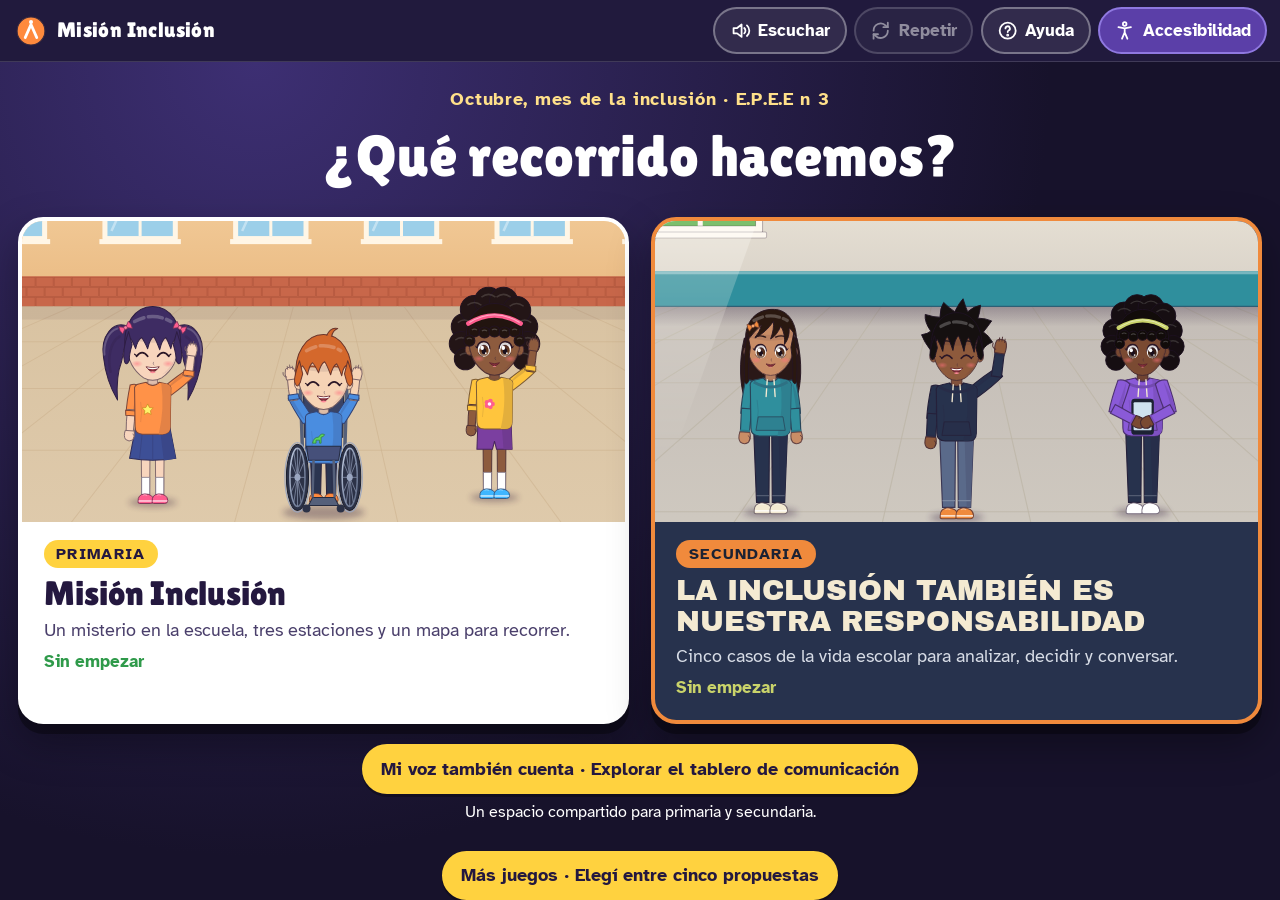
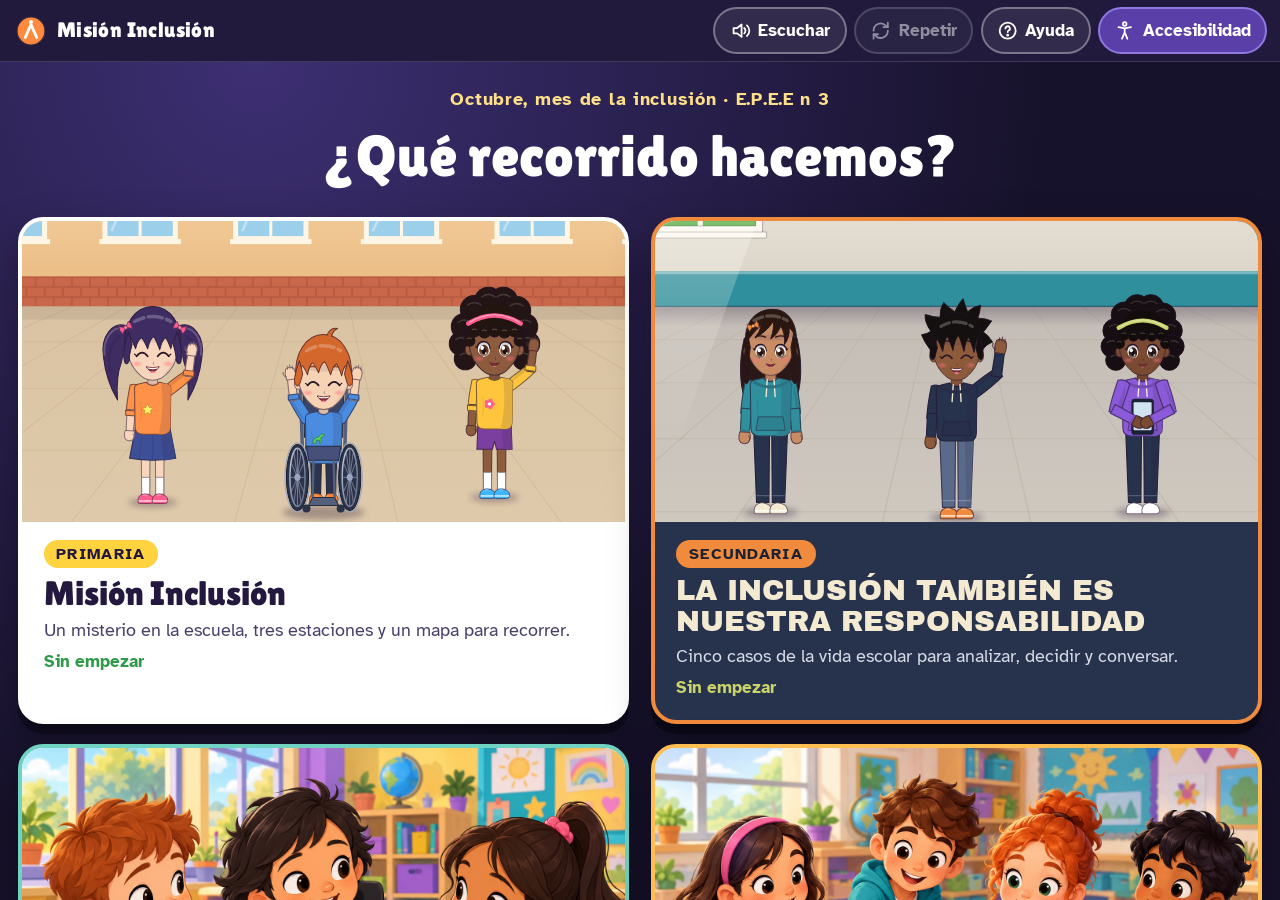
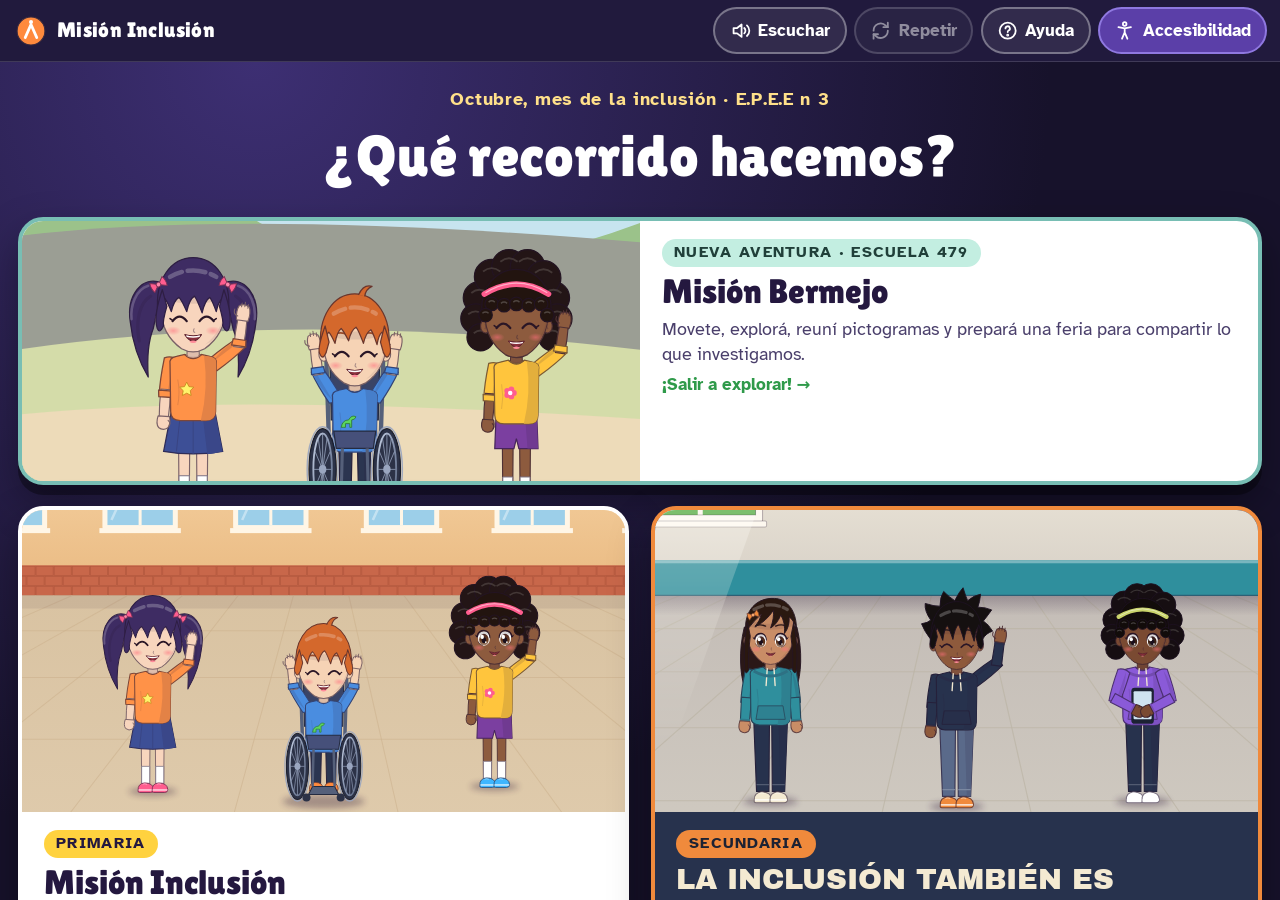
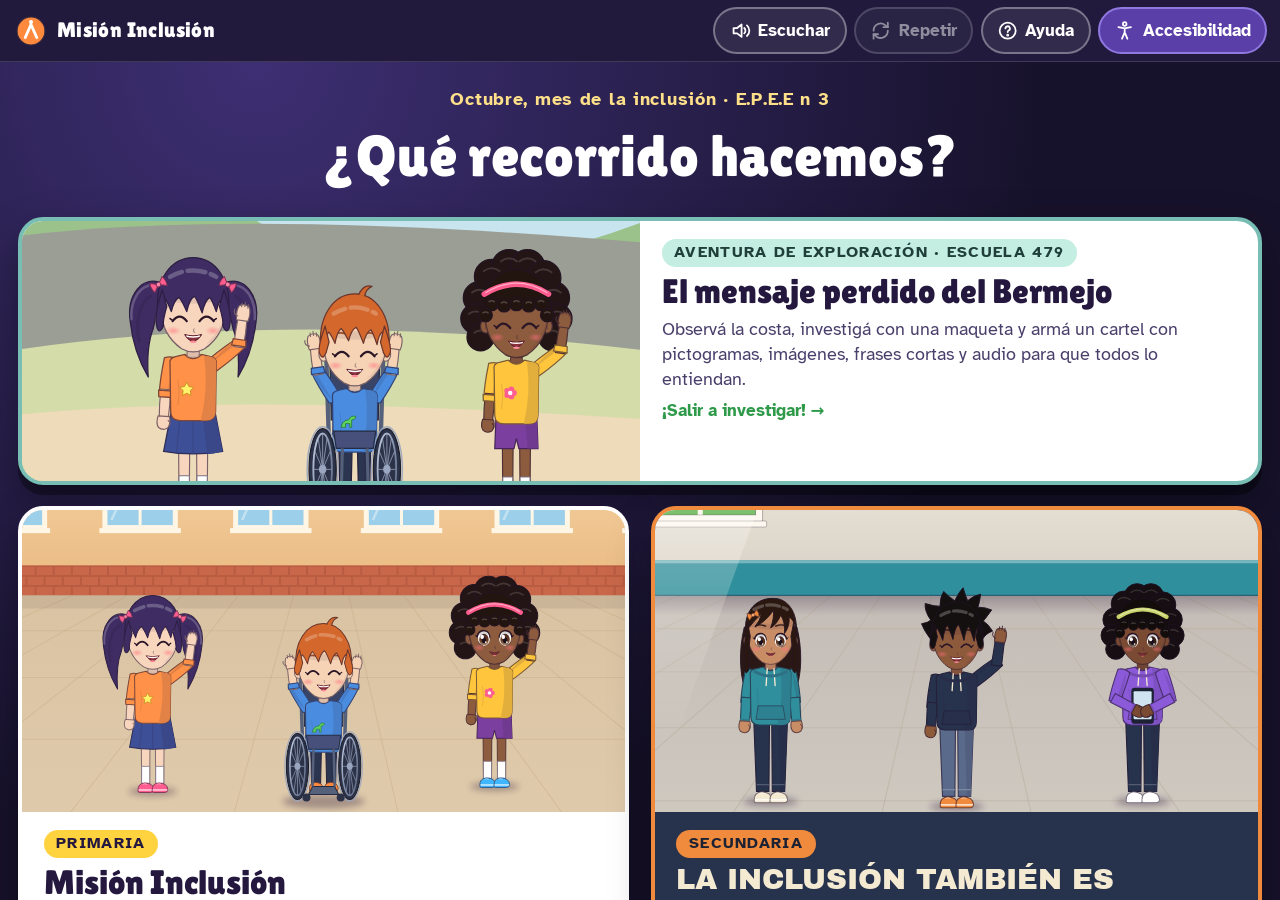
